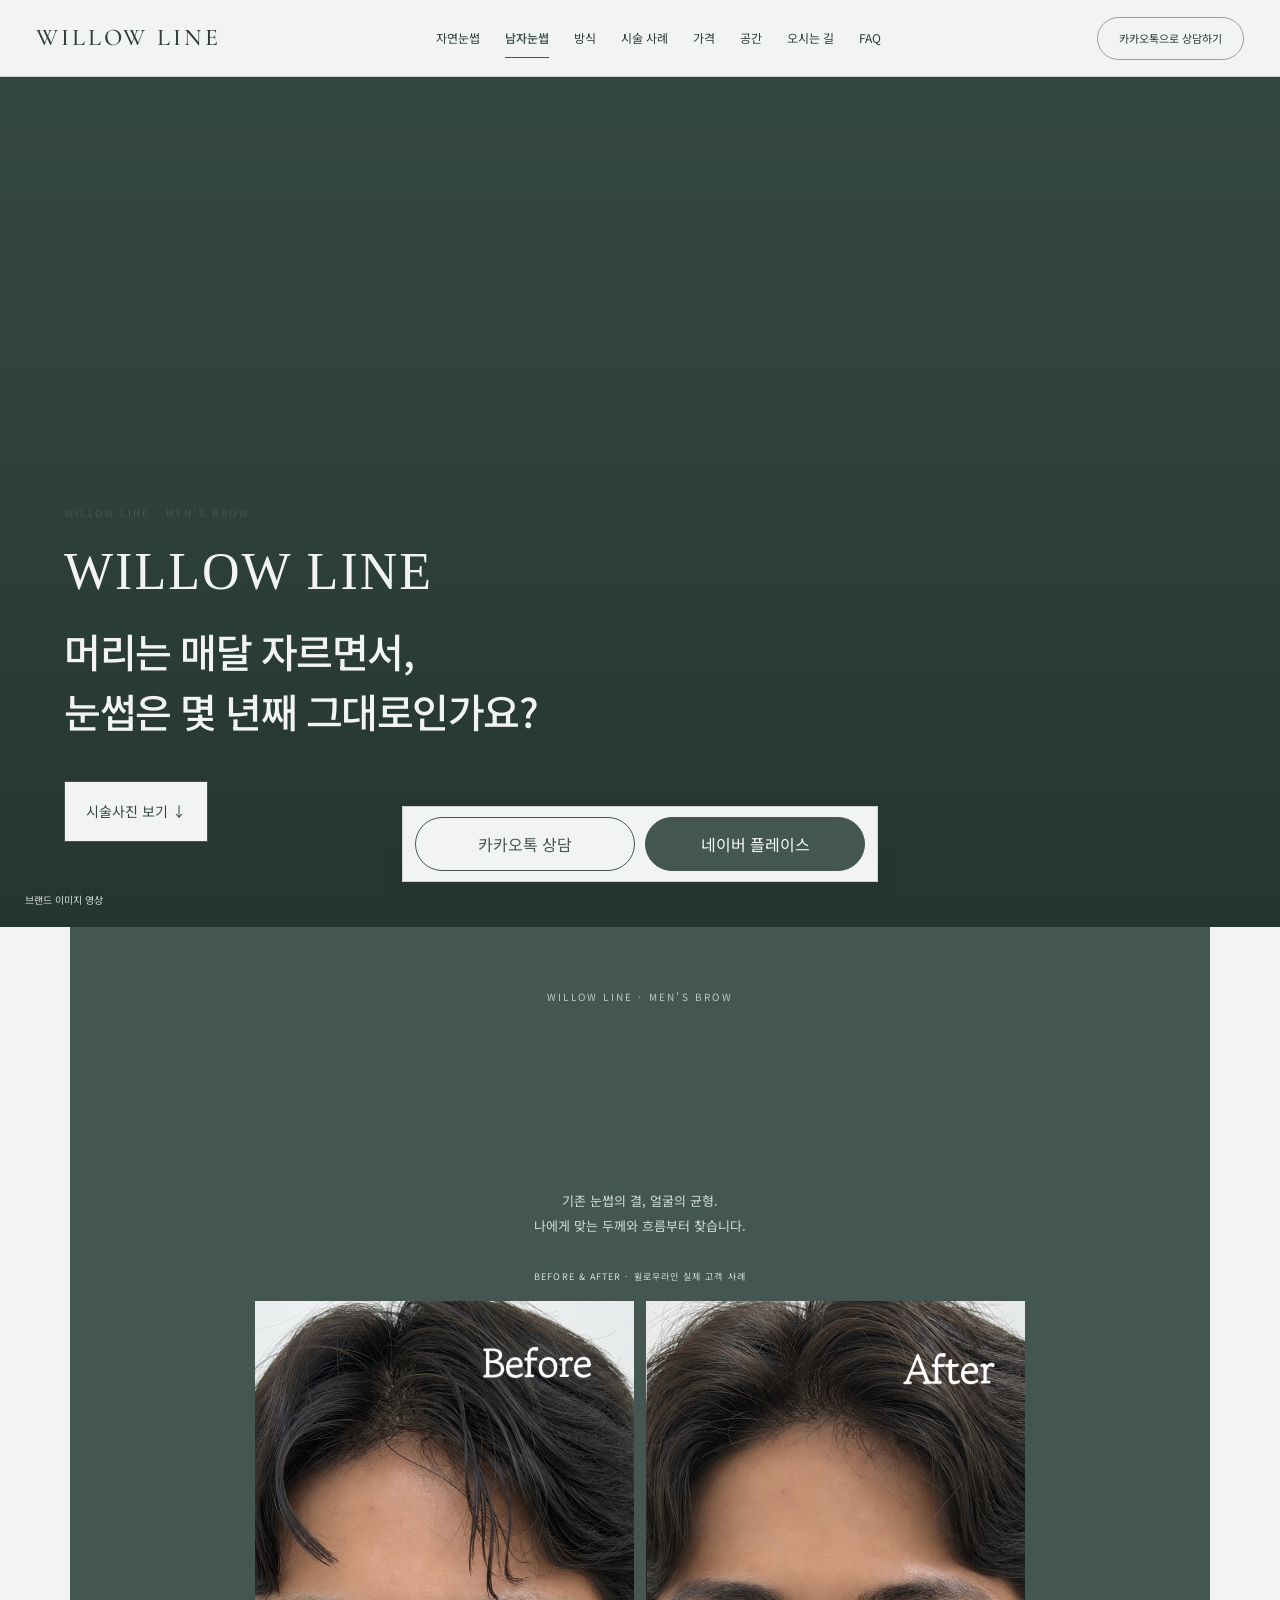
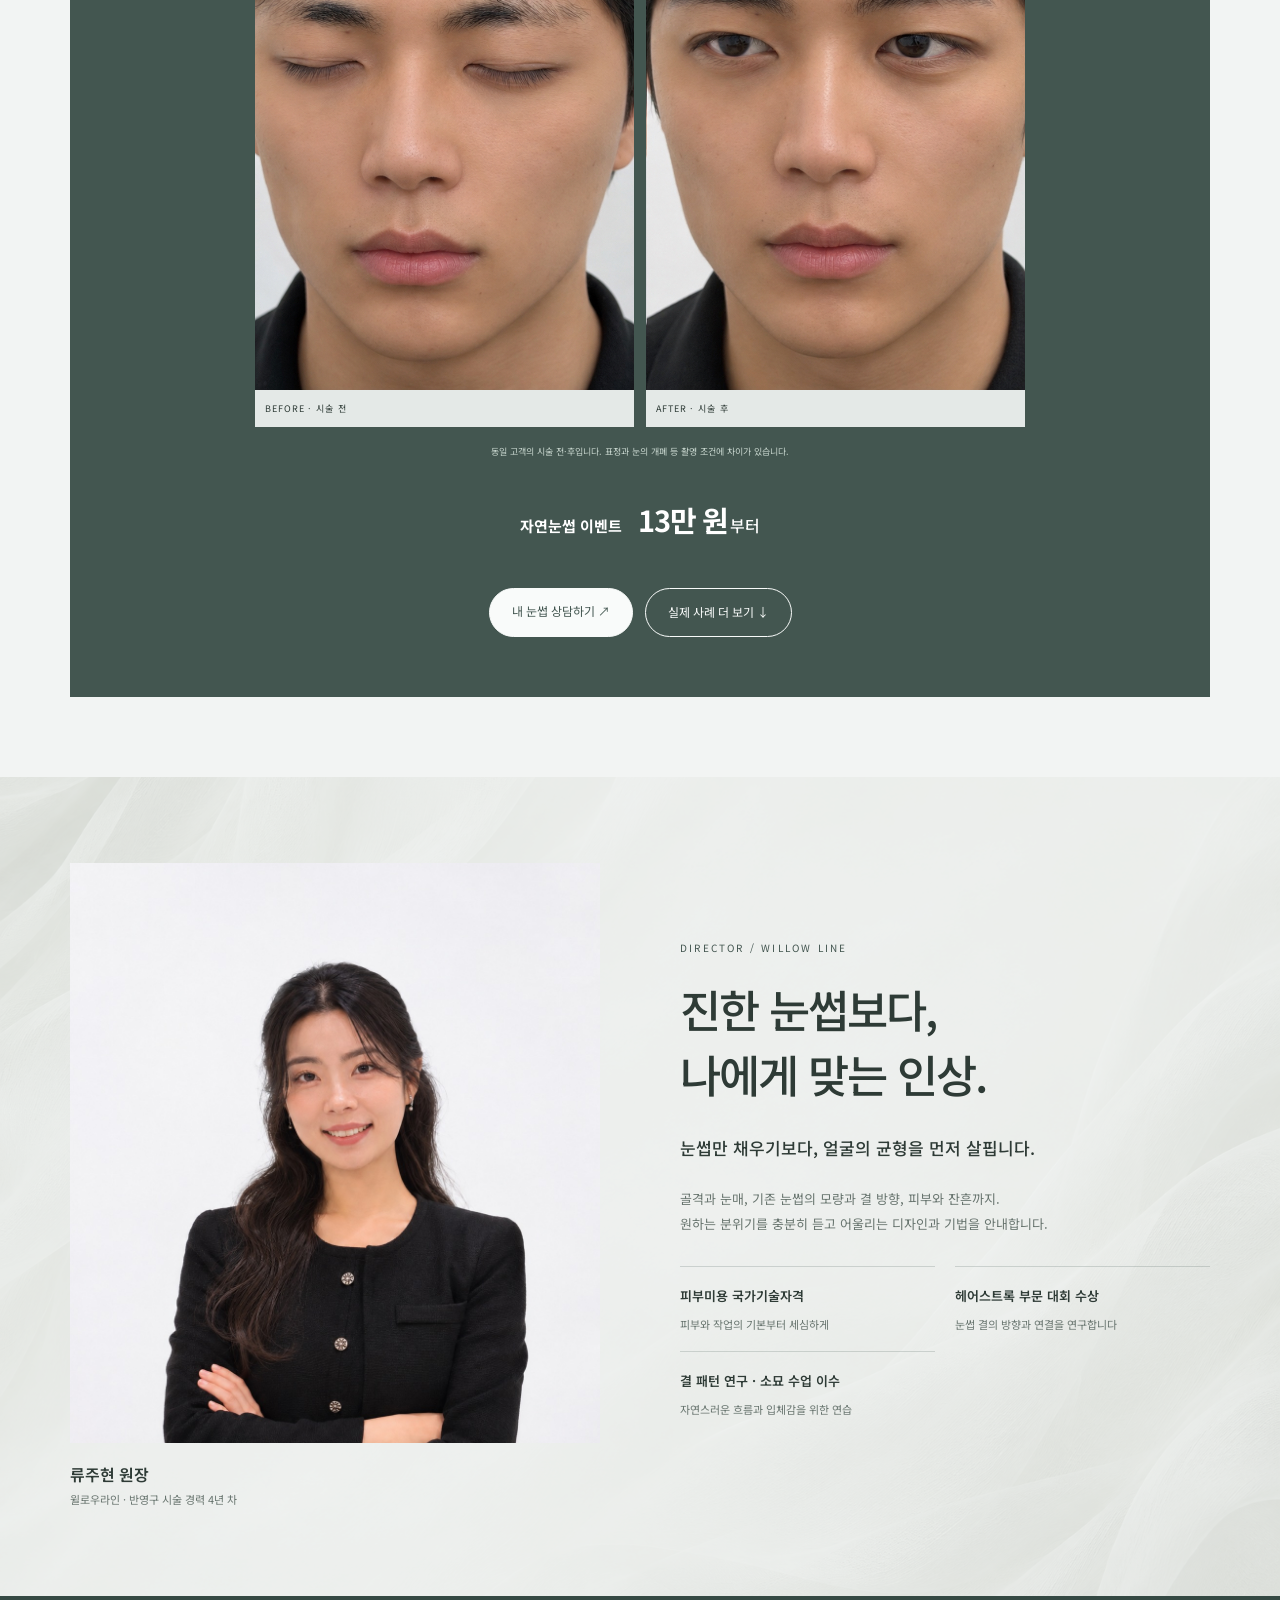
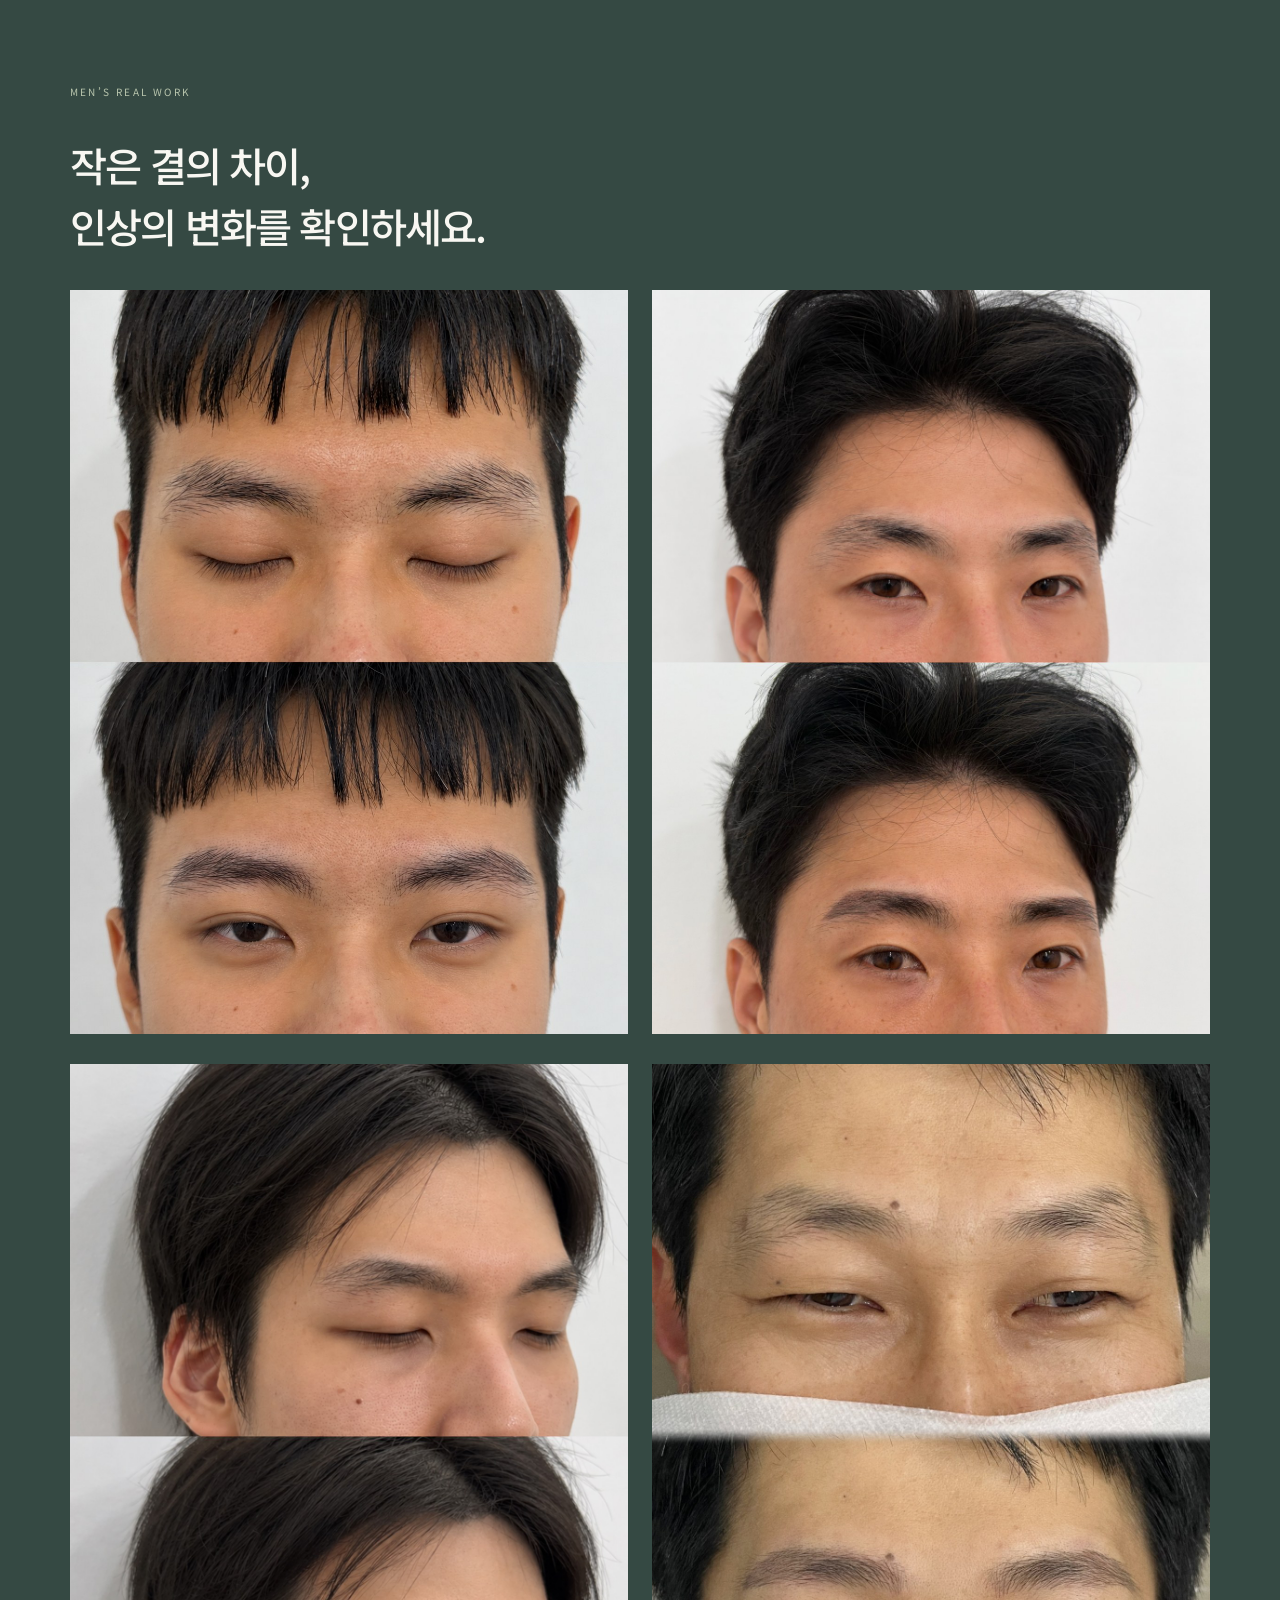
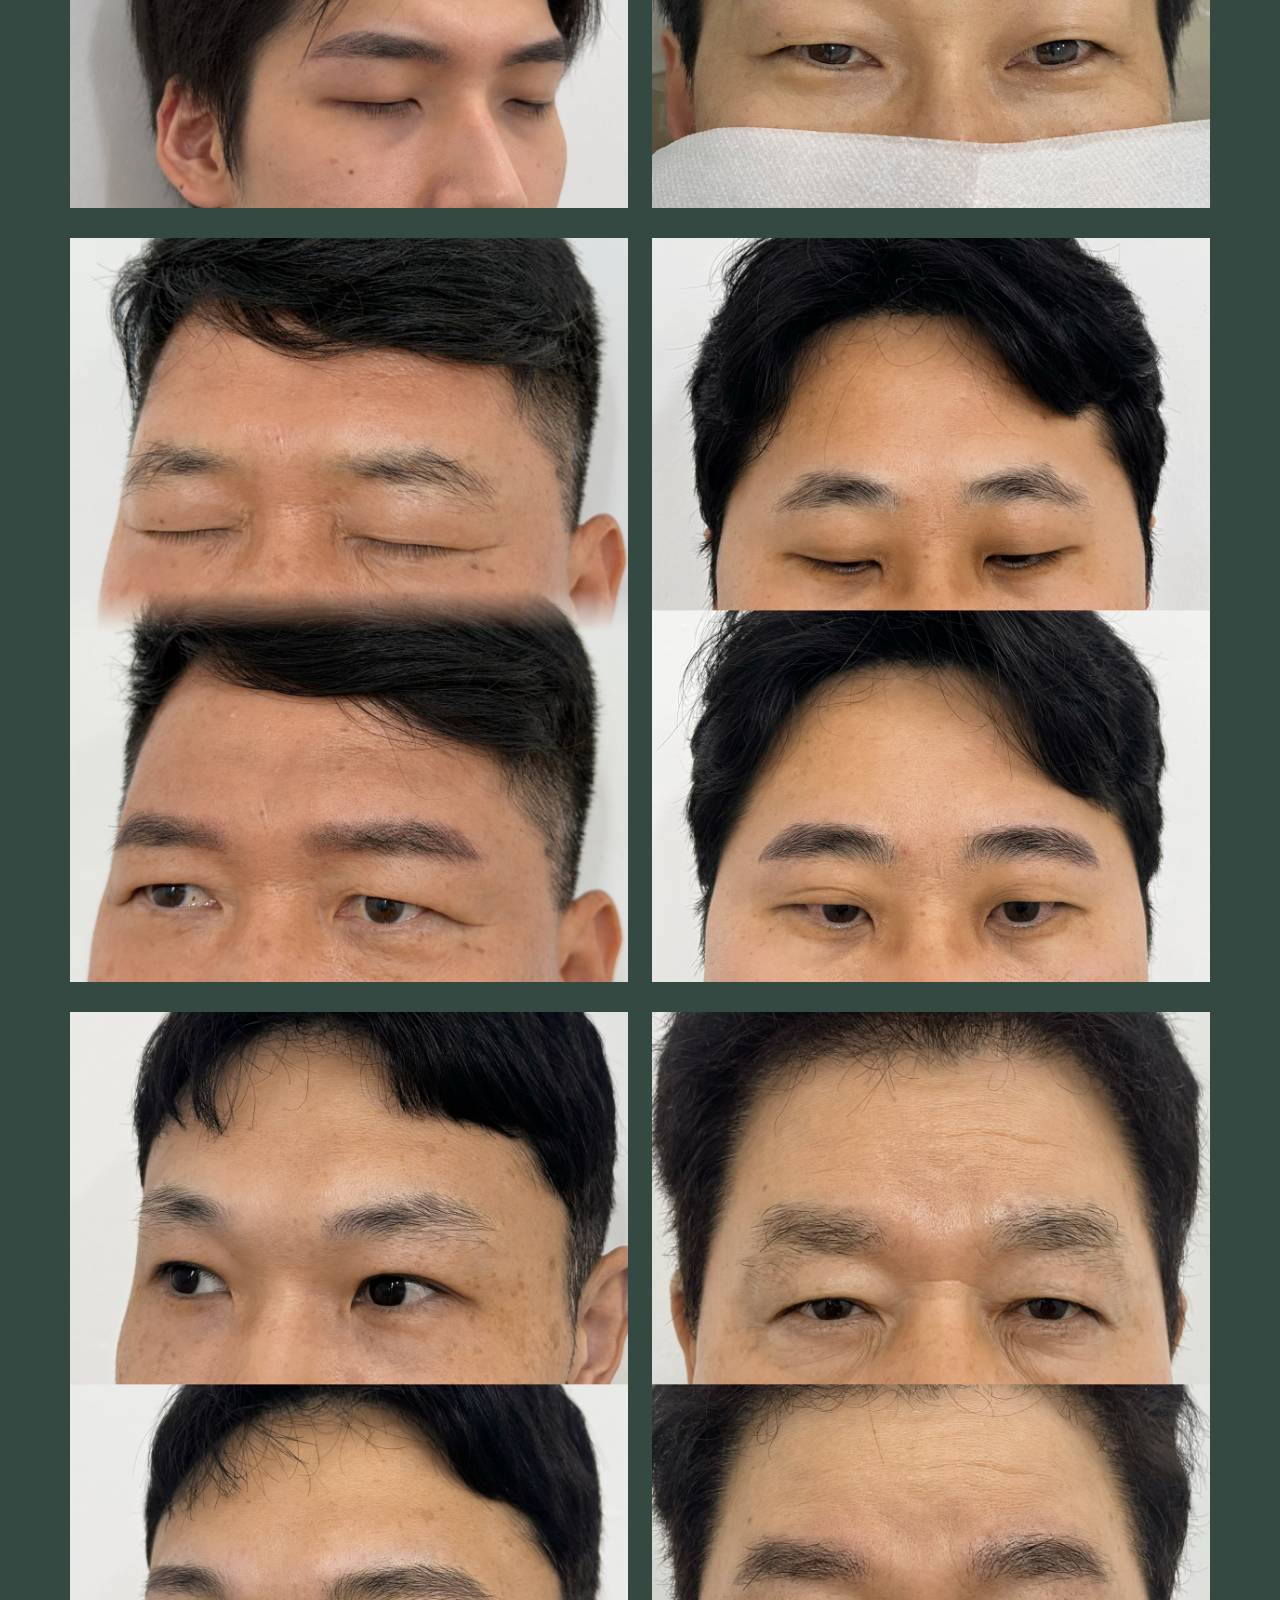
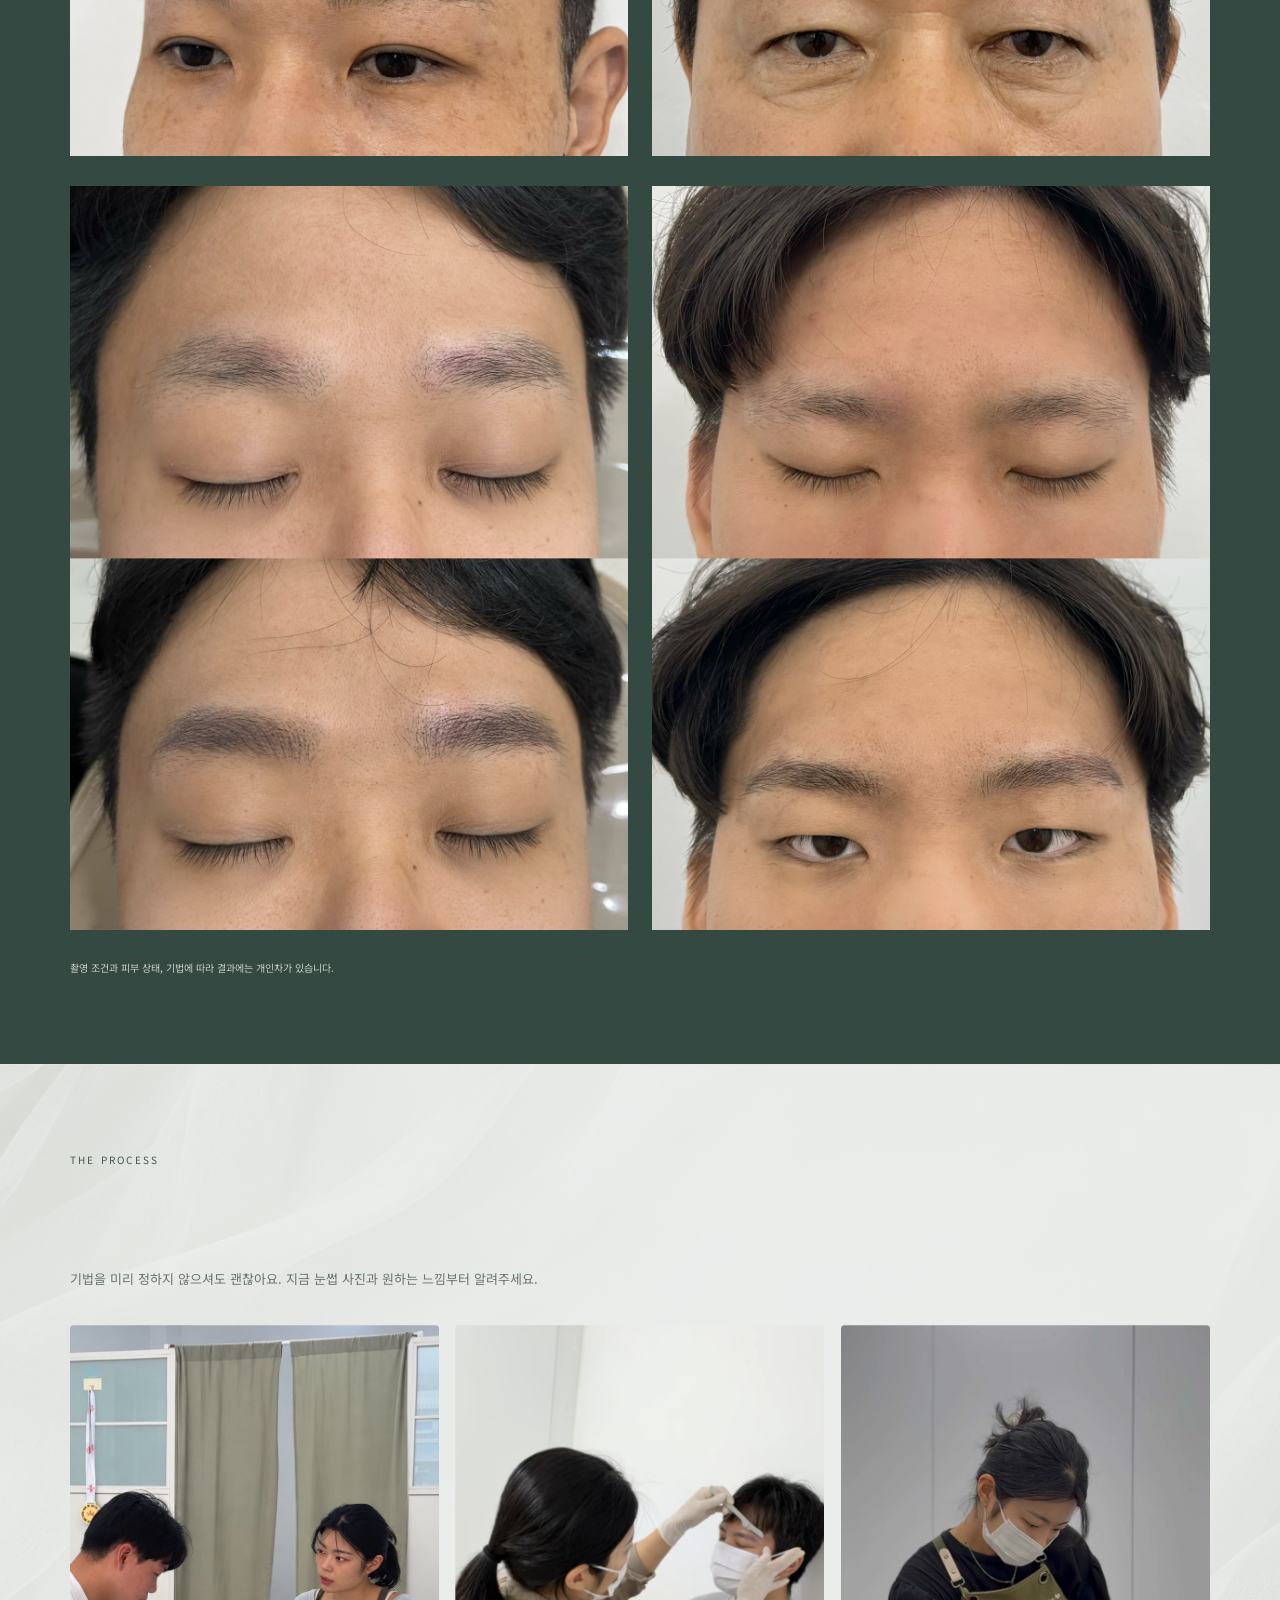
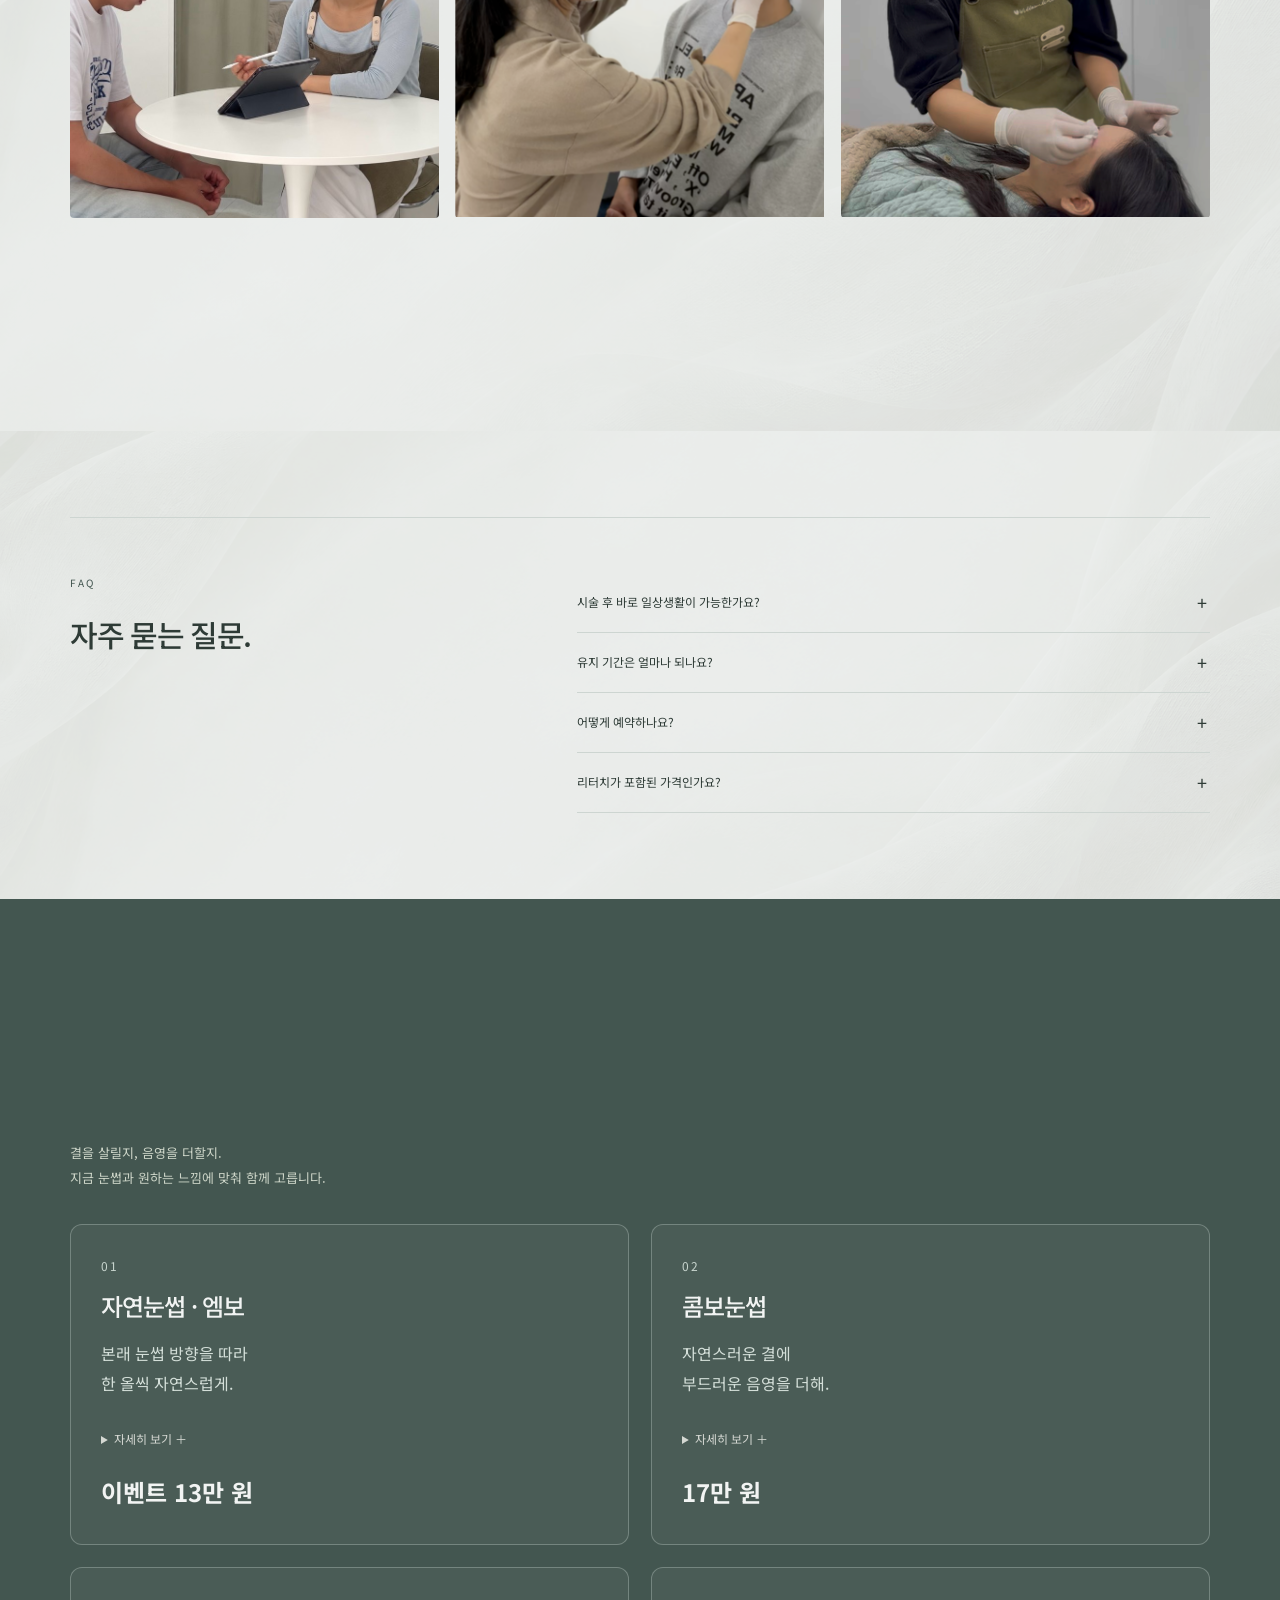
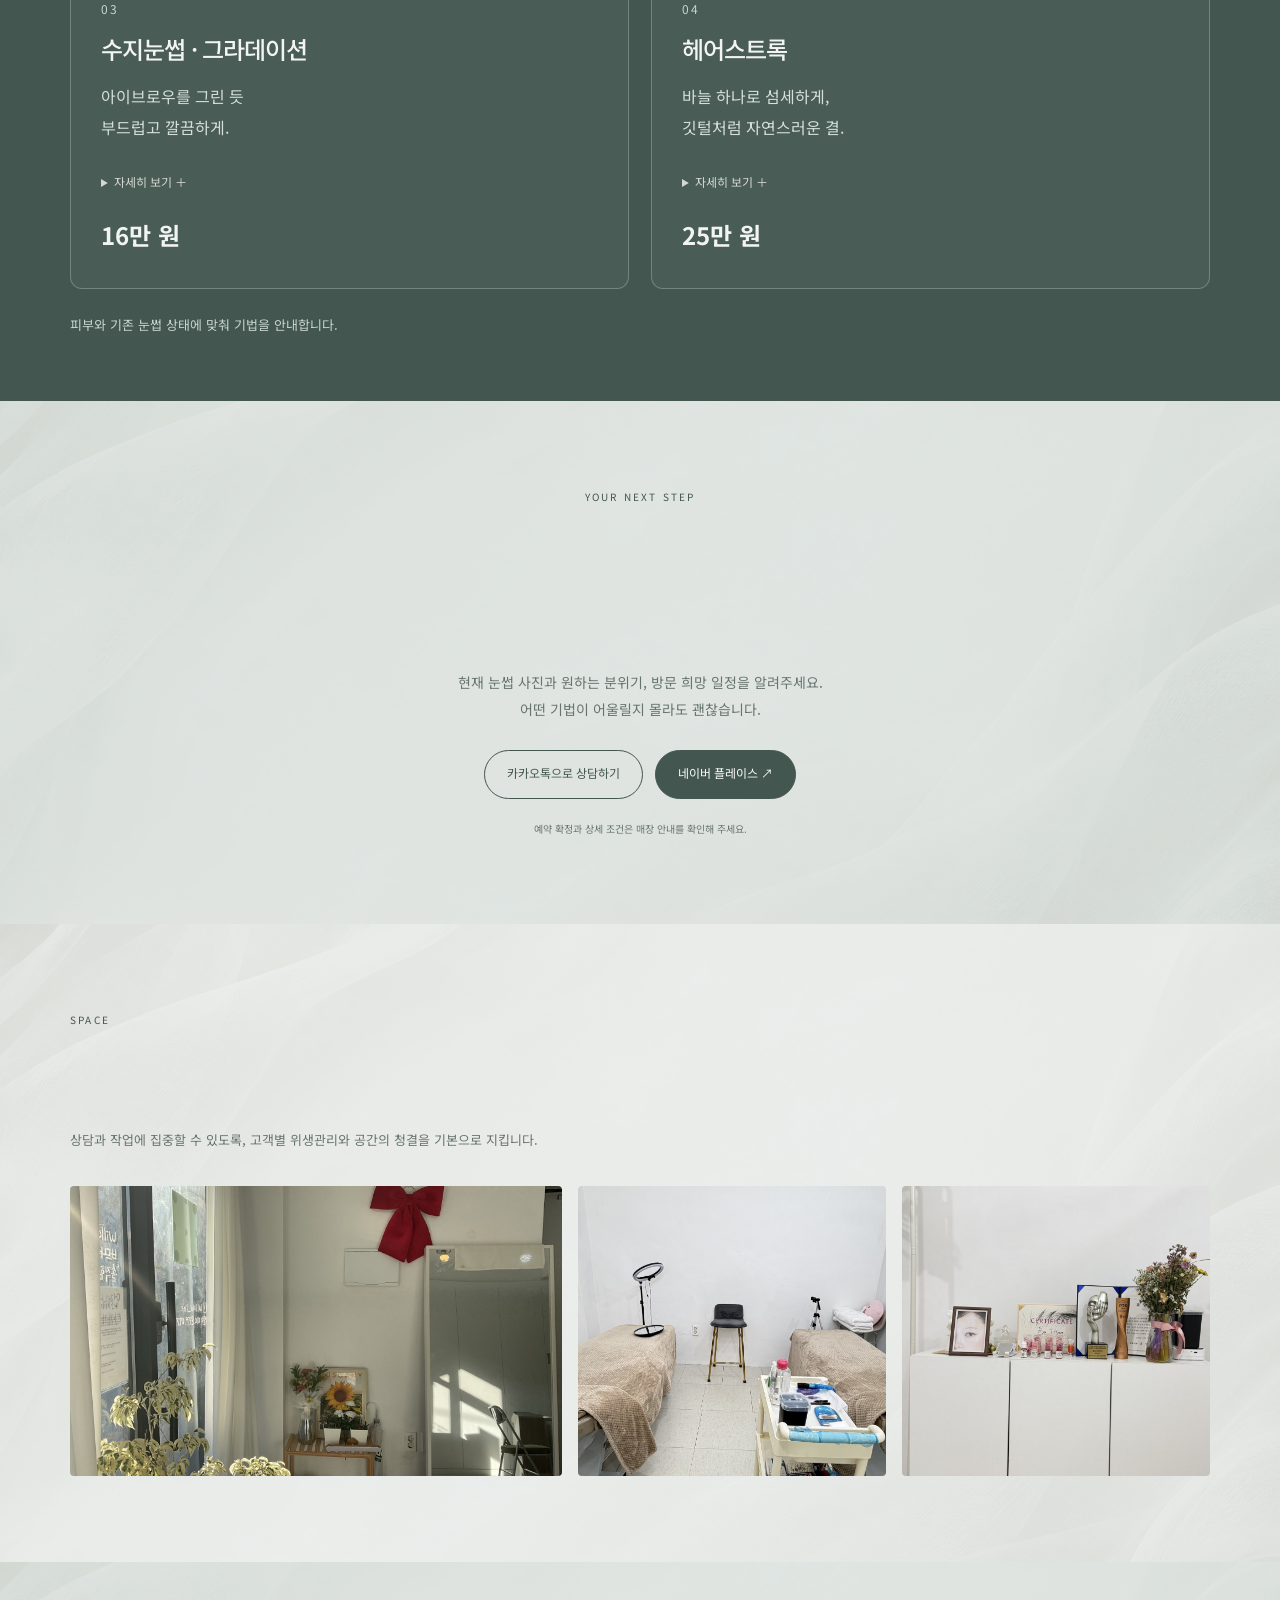
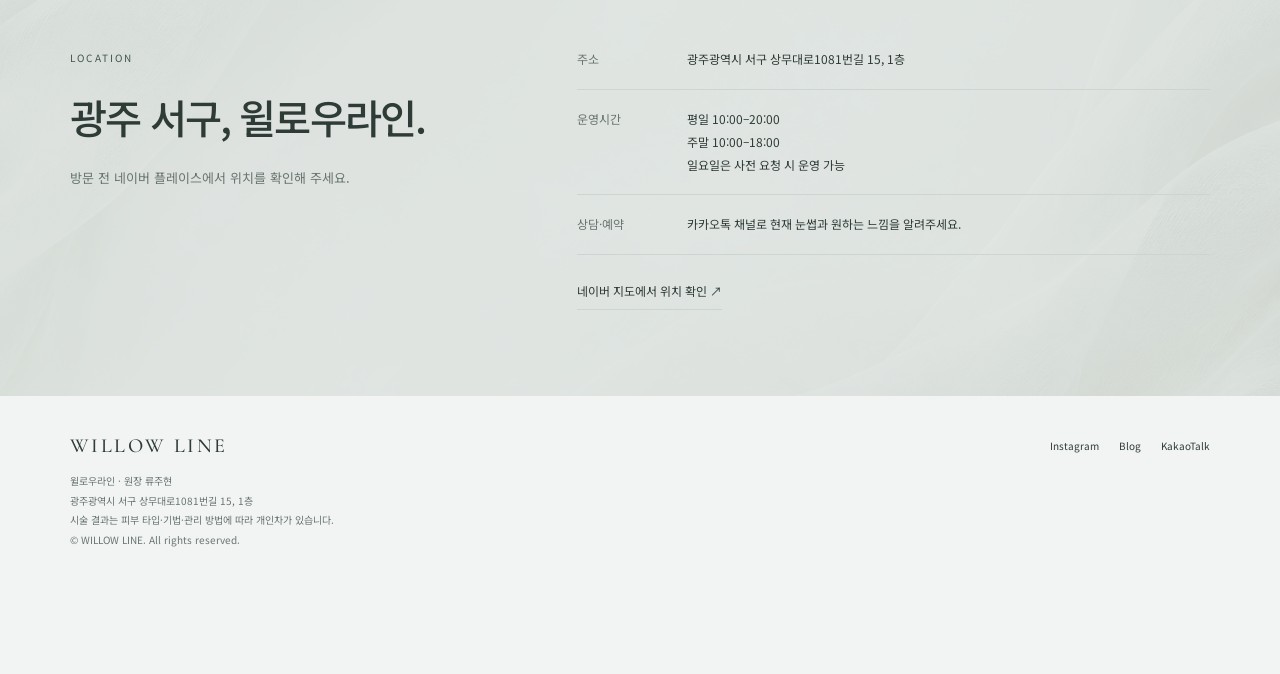
==== men.html @ 6340b177 "Remove four marked descriptions" ====
<!doctype html><html lang="ko"><head><meta charset="utf-8"><meta name="viewport" content="width=device-width,initial-scale=1"><meta name="robots" content="noindex,nofollow"><meta name="theme-color" content="#435650"><title>윌로우라인 | 광주 남자눈썹 · 1:1 맞춤 눈썹 디자인</title><meta name="description" content="광주 서구 윌로우라인 남자눈썹. 실제 시술 사례와 맞춤 상담, 자연눈썹 이벤트 13만 원 안내."><meta property="og:title" content="윌로우라인 · 광주 남자눈썹"><meta property="og:description" content="얼굴과 눈썹의 균형을 살피는 1:1 디자인. 실제 사례와 상담 안내."><meta property="og:type" content="website"><meta property="og:image" content="https://willowline.github.io/director-men.jpg?v=profile67"><meta property="og:url" content="https://willowline.github.io/men.html"><link rel="canonical" href="https://willowline.github.io/men.html"><link rel="icon" href="./favicon.svg"><link rel="preconnect" href="https://fonts.googleapis.com"><link rel="preconnect" href="https://fonts.gstatic.com" crossorigin><link href="https://fonts.googleapis.com/css2?family=Cormorant+Garamond:wght@400;500&family=Noto+Sans+KR:wght@400;500;600;700&display=swap" rel="stylesheet"><link rel="stylesheet" href="./site.css?v=studio-motion49"><script>if('scrollRestoration'in history)history.scrollRestoration='manual';if(performance.getEntriesByType('navigation')[0]?.type==='reload'){if(location.hash)history.replaceState(history.state,'',location.pathname+location.search);addEventListener('pageshow',()=>{scrollTo({top:0,left:0,behavior:'instant'});requestAnimationFrame(()=>scrollTo({top:0,left:0,behavior:'instant'}))})}</script><style>.compare-crop.horizontal{aspect-ratio:658/1195}.compare-crop.horizontal img,.compare-crop.horizontal.after img{top:0;width:200%;height:auto}.compare-crop.horizontal.after img{left:-100%}</style><link rel="stylesheet" href="./studio-layout.css?v=studio-motion49"><style>/* Men gallery55: continuous two-column actual cases, gentle repeat entrances. */
.men.reference-layout #work .gallery-grid{display:grid;grid-template-columns:repeat(2,minmax(0,1fr));gap:30px 24px}
.men.reference-layout #work .case-photo img{width:100%;aspect-ratio:3/4;object-fit:contain}
.men.reference-layout #work .motion-reveal[data-motion]{transform:translateY(18px);clip-path:none;transition:opacity .85s ease var(--motion-delay,0ms),transform 1s cubic-bezier(.2,.65,.3,1) var(--motion-delay,0ms)}
.men.reference-layout #work .motion-reveal.motion-visible,.men.reference-layout #work .motion-reveal:focus-within{transform:none;opacity:1;clip-path:none}
@media(max-width:850px){.men.reference-layout #work .gallery-grid{gap:22px 12px}.men.reference-layout #work .case-meta{padding:10px;font-size:9px}}
@media(prefers-reduced-motion:reduce){.men.reference-layout #work .motion-reveal[data-motion]{transform:none;transition:opacity .8s ease var(--motion-delay,0ms)!important}}
</style><style>/* men61: same price and consultation bounce on desktop and mobile. */
body.men.reference-layout .hero-event strong{display:inline-block;animation:studioPriceBounce 4.6s ease-in-out infinite!important}
body.men.reference-layout #price .offer-price{width:fit-content;transform-origin:left bottom;animation:studioPriceBounce 4.6s .3s ease-in-out infinite!important}
body.men.reference-layout #price .offer-price strong{animation:none!important}
body.men.reference-layout .men-panel .actions a[href*="pf.kakao.com"],body.men.reference-layout #price .actions a[href*="pf.kakao.com"],body.men.reference-layout .reserve .actions a[href*="pf.kakao.com"]{animation:studioLabelBounce 4.8s ease-in-out infinite!important}
body.men.reference-layout .booking .booking-label{animation:studioLabelBounce 5s ease-in-out infinite!important}
body.men.reference-layout .booking .pill:nth-child(2) .booking-label{animation-delay:.4s!important}
</style><style>.men.reference-layout #work .case{border:0;padding:0;background:transparent}.men.reference-layout #work .case-meta{display:none}</style><link rel="stylesheet" href="./light-texture.css?v=light66"><link rel="stylesheet" href="./process-mobile.css?v=process78"><link rel="stylesheet" href="./techniques.css?v=sage85"><link rel="stylesheet" href="./booking-motion.css?v=regular96"><link rel="stylesheet" href="./video-cards.css?v=film-first92"><style>body.men.reference-layout .booking>a.pill,body.men.reference-layout .booking a .booking-label{font-weight:400!important}</style></head><body class="men reference-layout"><a class="skip" href="#main">본문 바로가기</a><header class="top"><div class="wrap top-inner"><a class="brand" href="./index.html" aria-label="윌로우라인 자연눈썹 홈">WILLOW LINE</a><nav class="main-nav" aria-label="주요 메뉴"><div class="category"><a href="./index.html">자연눈썹</a><a href="./men.html" aria-current="page">남자눈썹</a></div><div class="section-nav" id="section-nav"><a href="#method">방식</a><a href="#work">시술 사례</a><a href="#price">가격</a><a href="#space">공간</a><a href="#location">오시는 길</a><a href="#faq">FAQ</a></div></nav><a class="header-cta" href="https://pf.kakao.com/_fxhxkMG" target="_blank" rel="noopener noreferrer">카카오톡으로 상담하기</a><button class="menu-button" type="button" aria-label="페이지 메뉴" aria-controls="section-nav" aria-expanded="false">☰</button></div></header><main id="main"><section class="men-brand91" id="brand-film"><video autoplay muted loop playsinline src="./men-brand.mp4"></video><div class="copy"><span class="eyebrow">WILLOW LINE · MEN’S BROW</span><div class="brand">WILLOW LINE</div><h1>머리는 매달 자르면서,<br>눈썹은 몇 년째 그대로인가요?</h1><a class="pill btn" href="#work">시술사진 보기 ↓</a></div><span class="label">브랜드 이미지 영상</span></section><section class="men-hero" id="top"><div class="wrap"><div class="men-panel"><span class="eyebrow">WILLOW LINE · MEN’S BROW</span><h1>눈썹은 자연스럽게,<br><em>인상은 더 또렷하게.</em></h1><p>기존 눈썹의 결, 얼굴의 균형.<br>나에게 맞는 두께와 흐름부터 찾습니다.</p><div class="compare-label">BEFORE & AFTER · 윌로우라인 실제 고객 사례</div><div class="compare-pair"><figure class="compare-tile"><div class="compare-crop horizontal"><img src="./men-hero-nov06.jpg" alt="남성 눈썹 시술 전" fetchpriority="high"></div><figcaption>BEFORE · 시술 전</figcaption></figure><figure class="compare-tile"><div class="compare-crop horizontal after"><img src="./men-hero-nov06.jpg" alt="남성 눈썹 시술 후"></div><figcaption>AFTER · 시술 후</figcaption></figure></div><p class="note">동일 고객의 시술 전·후입니다. 표정과 눈의 개폐 등 촬영 조건에 차이가 있습니다.</p><div class="hero-event men-event"><span>자연눈썹 이벤트</span><strong>13만 원<small class="price-from">부터</small></strong></div><div class="actions" style="justify-content:center"><a class="pill solid" href="https://pf.kakao.com/_fxhxkMG" target="_blank" rel="noopener noreferrer">내 눈썹 상담하기 ↗</a><a class="pill" href="#work">실제 사례 더 보기 ↓</a></div></div></div></section><section class="section director-section" id="director"><div class="wrap director-grid"><figure class="director-photo"><img src="./director-men.jpg" loading="lazy" alt="윌로우라인 류주현 원장 프로필 사진"><figcaption><strong>류주현 원장</strong><span>윌로우라인 · 반영구 시술 경력 4년 차</span></figcaption></figure><div class="director-content"><span class="eyebrow">DIRECTOR / WILLOW LINE</span><h2 class="statement">진한 눈썹보다,<br>나에게 맞는 인상.</h2><p class="director-lead">눈썹만 채우기보다, 얼굴의 균형을 먼저 살핍니다.</p><p>골격과 눈매, 기존 눈썹의 모량과 결 방향, 피부와 잔흔까지.<br>원하는 분위기를 충분히 듣고 어울리는 디자인과 기법을 안내합니다.</p><dl class="director-facts"><div><dt>피부미용 국가기술자격</dt><dd>피부와 작업의 기본부터 세심하게</dd></div><div><dt>헤어스트록 부문 대회 수상</dt><dd>눈썹 결의 방향과 연결을 연구합니다</dd></div><div><dt>결 패턴 연구 · 소묘 수업 이수</dt><dd>자연스러운 흐름과 입체감을 위한 연습</dd></div></dl></div></div></section><section class="section gallery-section men-gallery" id="work"><div class="wrap"><div class="head"><span class="eyebrow">MEN’S REAL WORK</span><h2 class="title">작은 결의 차이,<br>인상의 변화를 확인하세요.</h2></div><div class="gallery-grid"><button class="case" data-photo="./gallery-men-01.jpg" data-category="men" data-caption="남자눈썹 실제 시술 사례 01 · 촬영 조건과 시술 결과에는 개인차가 있습니다." aria-label="남자눈썹 실제 시술 사례 01 크게 보기"><div class="case-photo"><img src="./gallery-men-01.jpg" loading="lazy" alt="남자눈썹 실제 시술 사례 01"></div></button><button class="case" data-photo="./gallery-men-02.jpg" data-category="men" data-caption="남자눈썹 실제 시술 사례 02 · 촬영 조건과 시술 결과에는 개인차가 있습니다." aria-label="남자눈썹 실제 시술 사례 02 크게 보기"><div class="case-photo"><img src="./gallery-men-02.jpg" loading="lazy" alt="남자눈썹 실제 시술 사례 02"></div></button><button class="case" data-photo="./gallery-men-03.jpg" data-category="men" data-caption="남자눈썹 실제 시술 사례 03 · 촬영 조건과 시술 결과에는 개인차가 있습니다." aria-label="남자눈썹 실제 시술 사례 03 크게 보기"><div class="case-photo"><img src="./gallery-men-03.jpg" loading="lazy" alt="남자눈썹 실제 시술 사례 03"></div></button><button class="case" data-photo="./gallery-men-04.jpg" data-category="men" data-caption="남자눈썹 실제 시술 사례 04 · 촬영 조건과 시술 결과에는 개인차가 있습니다." aria-label="남자눈썹 실제 시술 사례 04 크게 보기"><div class="case-photo"><img src="./gallery-men-04.jpg" loading="lazy" alt="남자눈썹 실제 시술 사례 04"></div></button><button class="case" data-photo="./gallery-men-05.jpg" data-category="men" data-caption="남자눈썹 실제 시술 사례 05 · 촬영 조건과 시술 결과에는 개인차가 있습니다." aria-label="남자눈썹 실제 시술 사례 05 크게 보기"><div class="case-photo"><img src="./gallery-men-05.jpg" loading="lazy" alt="남자눈썹 실제 시술 사례 05"></div></button><button class="case" data-photo="./gallery-men-06.jpg" data-category="men" data-caption="남자눈썹 실제 시술 사례 06 · 촬영 조건과 시술 결과에는 개인차가 있습니다." aria-label="남자눈썹 실제 시술 사례 06 크게 보기"><div class="case-photo"><img src="./gallery-men-06.jpg" loading="lazy" alt="남자눈썹 실제 시술 사례 06"></div></button><button class="case" data-photo="./gallery-men-07.jpg" data-category="men" data-caption="남자눈썹 실제 시술 사례 07 · 촬영 조건과 시술 결과에는 개인차가 있습니다." aria-label="남자눈썹 실제 시술 사례 07 크게 보기"><div class="case-photo"><img src="./gallery-men-07.jpg" loading="lazy" alt="남자눈썹 실제 시술 사례 07"></div></button><button class="case" data-photo="./gallery-men-08.jpg" data-category="men" data-caption="남자눈썹 실제 시술 사례 08 · 촬영 조건과 시술 결과에는 개인차가 있습니다." aria-label="남자눈썹 실제 시술 사례 08 크게 보기"><div class="case-photo"><img src="./gallery-men-08.jpg" loading="lazy" alt="남자눈썹 실제 시술 사례 08"></div></button><button class="case" data-photo="./gallery-men-09.jpg" data-category="men" data-caption="남자눈썹 실제 시술 사례 09 · 촬영 조건과 시술 결과에는 개인차가 있습니다." aria-label="남자눈썹 실제 시술 사례 09 크게 보기"><div class="case-photo"><img src="./gallery-men-09.jpg" loading="lazy" alt="남자눈썹 실제 시술 사례 09"></div></button><button class="case" data-photo="./gallery-men-10.jpg" data-category="men" data-caption="남자눈썹 실제 시술 사례 10 · 촬영 조건과 시술 결과에는 개인차가 있습니다." aria-label="남자눈썹 실제 시술 사례 10 크게 보기"><div class="case-photo"><img src="./gallery-men-10.jpg" loading="lazy" alt="남자눈썹 실제 시술 사례 10"></div></button></div><p class="note">촬영 조건과 피부 상태, 기법에 따라 결과에는 개인차가 있습니다.</p></div></section><section class="section process" id="method"><div class="wrap"><div class="head"><span class="eyebrow">THE PROCESS</span><h2 class="title">상담부터 관리 안내까지.</h2><p class="desc">기법을 미리 정하지 않으셔도 괜찮아요. 지금 눈썹 사진과 원하는 느낌부터 알려주세요.</p></div><div class="process-photos"><figure><img src="./process-talk.jpg" loading="lazy" alt="윌로우라인 실제 01 · 상담 모습"><figcaption><span>01 · 상담</span><p class="process-caption-desc">기존 경험과 원하는 느낌, 걱정되는 부분을 나눕니다.</p></figcaption></figure><figure><video class="process-video" autoplay muted loop playsinline disablepictureinpicture disableremoteplayback preload="metadata" poster="./process-design-poster.png" aria-label="얼굴과 눈썹 디자인 확인 영상"><source src="./process-design.mp4" type="video/mp4"></video><figcaption><span>02 · 디자인 확인</span><p class="process-caption-desc">모량과 결 방향, 골격과 피부·잔흔을 살핍니다.</p></figcaption></figure><figure><video class="process-video" autoplay muted loop playsinline disablepictureinpicture disableremoteplayback preload="metadata" poster="./process-treatment-poster.png" aria-label="섬세한 시술 과정 영상"><source src="./process-treatment.mp4" type="video/mp4"></video><figcaption><span>03 · 디자인 및 섬세한 작업</span><p class="process-caption-desc">어울리는 디자인과 기법을 설명하고 피부 반응을 살피며 진행합니다.</p></figcaption></figure></div></div></section><section class="section faq" id="faq"><div class="wrap faq-grid"><div><div class="head"><span class="eyebrow">FAQ</span><h2 class="title">자주 묻는 질문.</h2></div></div><div><details><summary>시술 후 바로 일상생활이 가능한가요?</summary><p>일상생활이 가능한 경우가 많지만 초기 진한 색감·붉어짐·각질이 있을 수 있습니다. 중요한 일정이 있다면 가능하면 3~4주 여유를 두고 미리 상담해 주세요.</p></details><details><summary>유지 기간은 얼마나 되나요?</summary><p>일반적으로 약 1~2년이나 피부 타입과 생활 습관, 기법에 따라 개인차가 있습니다.</p></details><details><summary>어떻게 예약하나요?</summary><p>카카오톡 채널로 희망 일정과 원하는 느낌을 알려주세요. 기존 반영구 경험이나 잔흔이 있다면 현재 눈썹 사진도 보내주시면 도움이 됩니다.</p></details><details><summary>리터치가 포함된 가격인가요?</summary><p>2차 작업의 포함 여부·일정·비용과 세부 예약 조건은 상담에서 확인해 주세요. 현재 눈썹 상태에 맞는 작업 방향과 함께 안내드립니다.</p></details></div></div></section><section class="section techniques84" id="price"><div class="wrap"><div class="head"><span class="eyebrow">BROW TECHNIQUES</span><h2 class="title">내 눈썹에는<br>어떤 기법이 어울릴까요?</h2><p class="desc">결을 살릴지, 음영을 더할지.<br>지금 눈썹과 원하는 느낌에 맞춰 함께 고릅니다.</p></div><div class="technique-grid84"><article class="technique-card84"><span class="technique-num84">01</span><h3>자연눈썹 · 엠보</h3><p class="technique-short91">본래 눈썹 방향을 따라<br>한 올씩 자연스럽게.</p><details class="technique-more91"><summary>자세히 보기 ＋</summary><p>본래 눈썹의 방향을 따라 한 올씩 결을 표현합니다. 빈 부분을 채우면서 자연스러운 눈썹 모양을 잡아줍니다.</p></details><strong>이벤트 13만 원</strong></article><article class="technique-card84"><span class="technique-num84">02</span><h3>콤보눈썹</h3><p class="technique-short91">자연스러운 결에<br>부드러운 음영을 더해.</p><details class="technique-more91"><summary>자세히 보기 ＋</summary><p>자연스러운 결 표현에 부드러운 음영을 더합니다. 눈썹 뒤쪽이 비어 있거나, 결과 또렷함을 함께 원하는 분께 추천드립니다.</p></details><strong>17만 원</strong></article><article class="technique-card84"><span class="technique-num84">03</span><h3>수지눈썹 · 그라데이션</h3><p class="technique-short91">아이브로우를 그린 듯<br>부드럽고 깔끔하게.</p><details class="technique-more91"><summary>자세히 보기 ＋</summary><p>작은 점을 쌓아 눈썹 전체에 부드러운 음영을 채웁니다. 아이브로우로 정돈한 듯 깔끔한 느낌으로 눈썹을 완성시켜드립니다.</p></details><strong>16만 원</strong></article><article class="technique-card84"><span class="technique-num84">04</span><h3>헤어스트록</h3><p class="technique-short91">바늘 하나로 섬세하게,<br>깃털처럼 자연스러운 결.</p><details class="technique-more91"><summary>자세히 보기 ＋</summary><p>바늘 하나로 결의 굵기와 방향, 간격을 세밀하게 표현합니다. 본연의 눈썹과 같은 털표현으로 가장 자연스럽고 깃털처럼 표현 가능하며, 통증이 매우 적습니다.<br>가장 자연스럽고 잔흔이 심해도 커버 가능합니다.</p></details><strong>25만 원</strong></article></div><p class="technique-note84">피부와 기존 눈썹 상태에 맞춰 기법을 안내합니다.</p></div></section><section class="section reserve" id="reserve"><div class="wrap"><span class="eyebrow">YOUR NEXT STEP</span><h2 class="title">내 눈썹의 고민,<br>상담부터 시작해 보세요.</h2><p class="desc">현재 눈썹 사진과 원하는 분위기, 방문 희망 일정을 알려주세요.<br>어떤 기법이 어울릴지 몰라도 괜찮습니다.</p><div class="actions"><a class="pill" href="https://pf.kakao.com/_fxhxkMG" target="_blank" rel="noopener noreferrer">카카오톡으로 상담하기</a><a class="pill solid" href="https://map.naver.com/p/entry/place/2011356206?placePath=%2Fhome" target="_blank" rel="noopener noreferrer">네이버 플레이스 ↗</a></div><small>예약 확정과 상세 조건은 매장 안내를 확인해 주세요.</small></div></section><section class="section space" id="space"><div class="wrap"><div class="head"><span class="eyebrow">SPACE</span><h2 class="title">윌로우라인의 공간.</h2><p class="desc">상담과 작업에 집중할 수 있도록, 고객별 위생관리와 공간의 청결을 기본으로 지킵니다.</p></div><div class="space-grid"><img src="./studio.jpg" loading="lazy" alt="윌로우라인 매장 전경"><img src="./space-treatment.jpg" loading="lazy" alt="윌로우라인 시술 공간"><img src="./space-detail.jpg" loading="lazy" alt="윌로우라인 매장 내부"></div></div></section><section class="section location" id="location"><div class="wrap location-grid"><div><div class="head"><span class="eyebrow">LOCATION</span><h2 class="title">광주 서구, 윌로우라인.</h2><p class="desc">방문 전 네이버 플레이스에서 위치를 확인해 주세요.</p></div></div><div><dl><div><dt>주소</dt><dd>광주광역시 서구 상무대로1081번길 15, 1층</dd></div><div><dt>운영시간</dt><dd>평일 10:00–20:00<br>주말 10:00–18:00<br>일요일은 사전 요청 시 운영 가능</dd></div><div><dt>상담·예약</dt><dd>카카오톡 채널로 현재 눈썹과 원하는 느낌을 알려주세요.</dd></div></dl><a class="text-link" href="https://map.naver.com/p/entry/place/2011356206?placePath=%2Fhome" target="_blank" rel="noopener noreferrer">네이버 지도에서 위치 확인 ↗</a></div></div></section></main><footer class="footer"><div class="wrap"><div><div class="brand">WILLOW LINE</div><p>윌로우라인 · 원장 류주현<br>광주광역시 서구 상무대로1081번길 15, 1층<br>시술 결과는 피부 타입·기법·관리 방법에 따라 개인차가 있습니다.<br>© WILLOW LINE. All rights reserved.</p></div><div class="social"><a class="" href="https://www.instagram.com/willow__line" target="_blank" rel="noopener noreferrer">Instagram</a><a class="" href="https://blog.naver.com/rjh9609" target="_blank" rel="noopener noreferrer">Blog</a><a class="" href="https://pf.kakao.com/_fxhxkMG" target="_blank" rel="noopener noreferrer">KakaoTalk</a></div></div></footer><div class="booking" aria-label="빠른 상담과 위치 확인"><a class="pill" href="https://pf.kakao.com/_fxhxkMG" target="_blank" rel="noopener noreferrer">카카오톡 상담</a><a class="pill solid" href="https://map.naver.com/p/entry/place/2011356206?placePath=%2Fhome" target="_blank" rel="noopener noreferrer">네이버 플레이스</a></div><dialog aria-label="윌로우라인 실제 시술 사례"><button type="button" aria-label="사진 닫기">×</button><img src="./result-01.jpg" alt=""><p></p></dialog><script src="./site.js?v=studio-motion49" defer></script></body></html>
---- site.css ----
:root{--bg:#f5f2e9;--surface:#ece9df;--ink:#30372d;--muted:#6c6d61;--green:#4d5b46;--line:#d5d5c9;--soft:#dce1d3;--white:#fdfcf8}*{box-sizing:border-box}html{scroll-behavior:smooth;scroll-padding-top:100px}body{margin:0;background:var(--bg);color:var(--ink);font:14px/1.9 'Noto Sans KR',sans-serif;word-break:keep-all}body.men{--bg:#f2f4f3;--surface:#e4e9e7;--ink:#2e3b36;--muted:#68756f;--green:#435650;--line:#cdd5d1;--soft:#d6e1db;--white:#f9fbfa}h1,h2,h3,p,figure{margin:0}h1,h2,h3{font-weight:500;letter-spacing:-.045em;line-height:1.55}p{color:var(--muted)}a{color:inherit;text-decoration:none}img,video{display:block;max-width:100%;height:auto}button{font:inherit;color:inherit;cursor:pointer}button,a,summary{-webkit-tap-highlight-color:transparent}button:focus-visible,a:focus-visible,summary:focus-visible{outline:2px solid var(--green);outline-offset:5px}.wrap{width:min(1140px,calc(100% - 96px));margin:auto}.section{padding:95px 0}.eyebrow{display:block;font-size:10px;letter-spacing:.16em;color:var(--green);margin-bottom:20px}.title{font-size:34px;line-height:1.6}.desc{font-size:13px;line-height:2;max-width:600px;margin-top:17px}.head{margin-bottom:35px}.head.inline{display:flex;justify-content:space-between;align-items:end;gap:35px}.head.inline .desc{max-width:390px;margin:0}.top{position:sticky;top:0;background:var(--bg);z-index:30;border-bottom:1px solid var(--line)}.top-inner{display:flex;align-items:center;justify-content:space-between;gap:28px;min-height:76px}.brand{font:500 22px/1 'Cormorant Garamond',Georgia,serif;letter-spacing:.12em;white-space:nowrap}.main-nav{display:flex;align-items:center;gap:20px;font-size:11px}.category{display:flex;gap:21px;margin-right:8px}.category a{position:relative;padding:24px 0;font-size:12px;white-space:nowrap}.category a[aria-current=page]{font-weight:600;color:var(--green)}.category a[aria-current=page]:after{content:'';position:absolute;bottom:15px;left:0;right:0;height:1px;background:var(--green)}.section-nav{display:flex;gap:17px;white-space:nowrap}.header-cta{font-size:10px;border:1px solid #98a38f;border-radius:30px;padding:9px 17px;white-space:nowrap}.menu-button{display:none;border:0;background:none;width:32px;height:36px;font-size:21px}.pill{display:inline-flex;justify-content:center;align-items:center;gap:15px;min-height:49px;padding:11px 22px;border-radius:40px;font-size:12px;border:1px solid var(--green);background:transparent;color:var(--green);transition:background .2s,color .2s}.pill.solid{background:var(--green);color:var(--white)}.pill:hover{background:var(--soft)}.pill.solid:hover{background:var(--ink)}.actions{display:flex;gap:12px;flex-wrap:wrap;margin-top:27px}.text-link{display:inline-block;font-size:12px;padding-bottom:6px;border-bottom:1px solid var(--line)}.hero{padding:72px 0 85px}.hero-grid{display:grid;grid-template-columns:.85fr 1.15fr;gap:70px;align-items:center}.hero h1{font-size:43px;line-height:1.65;letter-spacing:-.06em}.hero .eyebrow{margin-bottom:27px}.hero p{font-size:14px;line-height:2.15;margin-top:30px}.hero .crosslink{margin-top:24px}.hero .info{font-size:11px;line-height:2;margin-top:24px}.hero-media{position:relative}.hero-media img{width:100%;aspect-ratio:4/3;object-fit:cover;object-position:50% 38%}.hero-media .caption{position:absolute;bottom:18px;left:20px;color:white;text-shadow:0 1px 8px #263125c7;font-size:9px;letter-spacing:.1em}.gallery-section{background:var(--ink);color:var(--white)}.gallery-section .eyebrow{color:#b8c5ad}.gallery-section .desc,.gallery-section .note{color:#c0c9b9}.filters{display:flex;gap:8px;flex-wrap:wrap;margin:0 0 25px}.filter{border:1px solid #9da692;background:none;color:var(--white);border-radius:25px;font-size:10px;padding:7px 17px;min-height:35px}.filter[aria-pressed=true]{background:var(--white);color:var(--green);border-color:var(--white)}.gallery-grid{display:grid;grid-template-columns:repeat(3,minmax(0,1fr));gap:20px}.case{padding:0;background:transparent;border:0;color:inherit;text-align:left}.case[hidden]{display:none}.case-photo{background:var(--surface);position:relative;overflow:hidden}.case img{width:100%;aspect-ratio:3/4;object-fit:contain;transition:transform .4s}.case:hover img{transform:scale(1.025)}.case-meta{display:flex;justify-content:space-between;gap:10px;font-size:10px;padding-top:12px;color:#d4dccd}.case-meta b{font-size:16px;font-weight:400}.more{display:block;width:100%;background:transparent;color:var(--white);border:1px solid #667260;min-height:48px;margin-top:24px;font-size:11px}.more[hidden]{display:none}.note{font-size:10px;line-height:1.9;margin-top:18px;color:var(--muted)}.cta-row{display:flex;justify-content:center;gap:14px;padding:27px 24px;border-bottom:1px solid var(--line)}.director-grid{display:grid;grid-template-columns:.85fr 1.15fr;gap:80px;align-items:center}.director-photo{position:relative}.director-photo img{width:100%;max-height:580px;object-fit:cover}.director-photo figcaption{font-size:11px;padding-top:15px;line-height:1.9;color:var(--muted)}.director-content .statement{font-size:32px;letter-spacing:-.04em;line-height:1.7}.director-content p{font-size:13px;line-height:2.1;margin-top:22px}.credentials{display:flex;gap:10px 18px;flex-wrap:wrap;margin-top:25px;font-size:10px;color:var(--green)}.philosophy{background:var(--surface);text-align:center}.philosophy .wrap{max-width:800px}.philosophy p{font-size:14px;line-height:2.1;margin:24px auto 0;max-width:650px}.concerns-grid{display:grid;grid-template-columns:repeat(4,minmax(0,1fr));gap:28px}.concern{border-top:1px solid var(--line);padding-top:22px}.concern .n{font-size:10px;color:#89977f;letter-spacing:.12em}.concern h3{font-size:16px;margin-top:18px}.concern p{font-size:12px;line-height:2;margin-top:12px}.review{border-top:1px solid var(--line);padding-top:42px;margin-top:50px;display:flex;align-items:center;justify-content:space-between;gap:40px}.review h3{font-size:22px}.review p{font-size:12px;max-width:620px;margin-top:12px}.review .text-link{white-space:nowrap}.process{background:var(--surface)}.process-photos{display:grid;grid-template-columns:repeat(3,minmax(0,1fr));gap:16px;margin-bottom:35px}.process-photos img{width:100%;aspect-ratio:4/3;object-fit:cover}.process-photos figcaption{font-size:10px;margin-top:10px;color:var(--muted)}.steps{display:grid;grid-template-columns:repeat(4,minmax(0,1fr));gap:25px;list-style:none;padding:0;margin:0}.step{border-top:1px solid #b9c4b4;padding-top:18px}.step>span{font-size:10px;letter-spacing:.13em;color:var(--green)}.step h3{font-size:17px;margin:13px 0 10px}.step p{font-size:12px;line-height:1.95}.price-grid{display:grid;grid-template-columns:.8fr 1.2fr;gap:85px}.offer{border:1px solid var(--line);padding:32px}.offer h3{font-size:18px}.offer .offer-type{font-size:11px;margin-top:6px}.offer-label{font-size:10px;margin-top:26px;color:var(--muted)}.offer-price{display:flex;align-items:baseline;gap:16px;margin:7px 0 15px}.offer-price del{font-size:13px;color:var(--muted)}.offer-price strong{font-size:42px;letter-spacing:-.04em;font-weight:500;color:var(--green)}.offer-price strong span{font-size:14px;margin-left:4px}.offer ul{padding:18px 0 0;margin:22px 0 0;border-top:1px solid var(--line);list-style:none;font-size:12px;color:var(--muted)}.offer li{margin:5px 0}.offer .actions{margin-top:25px}.other-prices{margin-top:22px}.other-prices summary{font-size:12px;cursor:pointer;padding:12px 0}.prices{margin:0}.prices div{display:flex;justify-content:space-between;border-top:1px solid var(--line);padding:12px 0;font-size:12px}.prices dd{margin:0}.space-grid{display:grid;grid-template-columns:1.6fr 1fr 1fr;gap:16px;margin-top:30px}.space-grid img{height:290px;object-fit:cover;width:100%}.space{background:var(--surface)}.location-grid{display:grid;grid-template-columns:.8fr 1.2fr;gap:85px}.location dl{margin:0}.location dl div{display:grid;grid-template-columns:90px 1fr;gap:20px;border-bottom:1px solid var(--line);padding:18px 0;font-size:12px}.location dl div:first-child{padding-top:0}.location dt{color:var(--muted)}.location dd{margin:0}.location .text-link{margin-top:25px}.faq{padding-top:0}.faq-grid{display:grid;grid-template-columns:.8fr 1.2fr;gap:85px;border-top:1px solid var(--line);padding-top:55px}.faq details{border-bottom:1px solid var(--line)}.faq summary{position:relative;list-style:none;padding:18px 30px 18px 0;font-size:12px;cursor:pointer}.faq summary::-webkit-details-marker{display:none}.faq summary:after{content:'+';position:absolute;right:3px;font-size:18px;top:12px}.faq details[open] summary:after{content:'−'}.faq details p{padding:0 23px 20px 0;font-size:11px;line-height:2}.reserve{background:var(--surface);text-align:center}.reserve .wrap{max-width:700px}.reserve .desc{margin:22px auto 0}.reserve .actions{justify-content:center}.reserve small{display:block;font-size:10px;color:var(--muted);margin-top:20px}.footer{padding:40px 0 125px}.footer .wrap{display:flex;justify-content:space-between;gap:30px}.footer .brand{font-size:20px}.footer p{font-size:10px;margin-top:15px;line-height:2}.social{display:flex;gap:20px;font-size:10px}.booking{position:fixed;z-index:35;bottom:18px;left:50%;transform:translateX(-50%);display:flex;gap:10px;background:var(--bg);padding:10px 12px;border:1px solid var(--line);box-shadow:0 6px 25px #26312512}.booking .pill{min-width:220px;font-size:11px;min-height:46px}.skip{position:fixed;left:10px;top:-80px;background:var(--green);color:white;padding:10px;z-index:50}.skip:focus{top:10px}dialog{background:var(--bg);border:0;padding:38px 16px 20px;max-width:min(650px,94vw);max-height:93vh;color:var(--ink)}dialog::backdrop{background:#17271ee8}dialog img{max-height:76vh;width:auto;margin:auto;object-fit:contain}dialog p{font-size:10px;text-align:center;margin-top:14px}dialog button{position:absolute;right:7px;top:1px;background:none;border:0;font-size:24px;width:34px;height:32px}.reveal{opacity:0;transform:translateY(16px);transition:opacity .75s,transform .75s}.reveal.visible,.reveal:focus-within{opacity:1;transform:none}.men-hero{padding:0 0 80px}.men-panel{background:var(--green);color:var(--white);padding:60px 65px;text-align:center}.men-panel .eyebrow{color:#b8ccc1}.men-panel h1{font-size:43px;font-weight:600;line-height:1.6;letter-spacing:-.055em}.men-panel h1 em{font-style:normal;color:#c9d8d0}.men-panel>p{color:#d1ddd6;font-size:13px;margin:24px 0 30px;line-height:2}.compare-label{font-size:9px;letter-spacing:.12em;margin-bottom:16px;color:#d5e1da}.compare-pair{display:grid;grid-template-columns:1fr 1fr;gap:12px;max-width:770px;margin:auto}.compare-tile{background:var(--surface);color:var(--ink)}.compare-crop{aspect-ratio:3/2;overflow:hidden;position:relative}.compare-crop img{position:absolute;width:100%;height:200%;max-width:none;object-fit:cover;left:0;top:0}.compare-crop.after img{top:-100%}.compare-tile figcaption{font-size:9px;padding:10px;text-align:left;letter-spacing:.1em}.men-panel .note{color:#cad8d0;font-size:9px;max-width:770px;margin:16px auto 0}.men-panel .event-line{color:#fff;font-size:12px;margin:26px 0 18px}.men-panel .pill{border-color:var(--white);color:var(--white)}.men-panel .pill.solid{background:var(--white);color:var(--green)}.men-gallery .gallery-grid{grid-template-columns:repeat(2,minmax(0,1fr))}.men-gallery .case-photo img{aspect-ratio:3/4}.brand-film{position:relative;margin-top:30px}.brand-film video{width:100%;aspect-ratio:16/9;object-fit:cover;object-position:center 35%}.film-control{position:absolute;right:15px;top:15px;z-index:2;background:#263b307d;color:white;border:1px solid #ffffff7a;min-height:39px;font-size:10px;padding:8px 12px}.brand-film figcaption{font-size:9px;color:var(--muted);padding-top:11px}
@media(max-width:1050px){.wrap{width:calc(100% - 48px)}.section-nav{gap:12px}.main-nav{gap:15px}.category{gap:16px;margin-right:0}.header-cta{padding:8px 13px}.hero-grid{gap:35px}.hero h1{font-size:35px}.director-grid{gap:40px}.title{font-size:30px}.concerns-grid{gap:20px}.price-grid,.location-grid,.faq-grid{gap:45px}.top-inner{gap:20px}}
@media(max-width:850px){.section-nav{display:none}.menu-button{display:block}.top-inner{min-height:68px}.main-nav{margin-left:auto}.header-cta{display:none}.section-nav.open{position:absolute;top:100%;left:0;right:0;background:var(--bg);display:flex;flex-wrap:wrap;gap:15px 24px;padding:20px 24px;border-bottom:1px solid var(--line)}.hero-grid{grid-template-columns:1fr 1fr}.hero h1{font-size:32px}.hero{padding-top:50px}.section{padding:70px 0}.faq{padding-top:0}}
@media(max-width:600px){html{scroll-padding-top:126px}.wrap{width:calc(100% - 44px)}.top-inner{flex-wrap:wrap;gap:0;min-height:0;padding-top:19px}.brand{font-size:21px}.menu-button{margin-left:auto;height:31px}.main-nav{order:3;width:100%;justify-content:center;margin:0}.category{width:100%;justify-content:center;gap:0;margin:0}.category a{width:50%;text-align:center;padding:16px 5px 14px;font-size:12px}.category a[aria-current=page]:after{bottom:7px;left:25%;right:25%}.section-nav.open{top:100%;font-size:11px}.hero{padding:40px 0 50px}.hero-grid{grid-template-columns:1fr;gap:35px}.hero .eyebrow{font-size:9px;letter-spacing:.12em;margin-bottom:25px}.hero h1{font-size:32px;line-height:1.75}.hero p{font-size:12px;line-height:2.15;margin-top:24px}.hero .crosslink{margin-top:23px}.hero .actions{gap:10px;margin-top:25px}.pill{padding:10px 17px;min-height:46px;font-size:10px;gap:10px}.hero .info{font-size:10px;margin-top:22px}.hero-media .caption{font-size:8px;bottom:13px;left:14px}.section{padding:55px 0}.title{font-size:27px;line-height:1.7}.eyebrow{font-size:9px;margin-bottom:15px}.head{margin-bottom:25px}.head.inline{display:block}.head.inline .desc{margin-top:15px}.desc{font-size:12px;line-height:2;margin-top:16px}.gallery-grid{grid-template-columns:repeat(2,minmax(0,1fr));gap:22px 12px}.case-meta{font-size:8px;padding-top:8px}.filter{font-size:9px;padding:6px 13px}.filters{gap:6px;margin-bottom:20px}.more{font-size:10px;min-height:44px}.note{font-size:9px;margin-top:15px}.cta-row{gap:10px;padding:22px}.director-grid{grid-template-columns:1fr;gap:28px}.director-photo img{aspect-ratio:5/4;max-height:340px;object-position:center 36%}.director-photo figcaption{font-size:10px;padding-top:12px}.director-content .statement{font-size:27px}.director-content p{font-size:12px;margin-top:17px}.credentials{font-size:9px;gap:8px 14px;margin-top:20px}.philosophy p{font-size:12px;margin-top:20px}.concerns-grid{grid-template-columns:repeat(2,minmax(0,1fr));gap:27px 20px}.concern{padding-top:16px}.concern h3{font-size:14px;margin-top:12px}.concern p{font-size:11px;margin-top:10px}.concern .n{font-size:9px}.review{display:block;margin-top:35px;padding-top:30px}.review h3{font-size:20px}.review p{font-size:11px}.review .text-link{margin-top:20px;font-size:11px}.process-photos{gap:10px;margin-bottom:28px}.process-photos img{aspect-ratio:3/4}.process-photos figcaption{font-size:8px;margin-top:8px}.steps{grid-template-columns:repeat(2,minmax(0,1fr));gap:25px 20px}.step{padding-top:14px}.step>span{font-size:9px}.step h3{font-size:15px;margin-top:10px}.step p{font-size:11px}.price-grid,.location-grid,.faq-grid{grid-template-columns:1fr;gap:28px}.offer{padding:25px 21px}.offer h3{font-size:17px}.offer-price strong{font-size:39px}.offer .actions{gap:9px}.offer ul{font-size:11px}.space-grid{grid-template-columns:1fr 1fr;gap:10px;margin-top:25px}.space-grid img{height:190px}.space-grid img:first-child{grid-column:1/-1;height:240px}.location dl div{grid-template-columns:62px 1fr;font-size:11px;gap:16px;padding:15px 0}.location .text-link{font-size:11px;margin-top:20px}.faq{padding-top:0}.faq-grid{padding-top:38px;gap:15px}.faq summary{font-size:11px;padding-top:16px;padding-bottom:16px}.faq details p{font-size:10px}.reserve .desc{margin-top:19px}.reserve small{font-size:9px}.footer{padding:30px 0 110px}.footer .wrap{display:block}.footer p{font-size:9px}.social{font-size:10px;margin-top:22px}.booking{left:0;right:0;bottom:0;transform:none;width:100%;gap:8px;padding:10px 14px calc(10px + env(safe-area-inset-bottom));border:0;border-top:1px solid var(--line)}.booking .pill{min-width:0;flex:1;min-height:44px;font-size:10px;padding:9px 11px;gap:8px}.men-hero{padding:0 0 45px}.men-hero>.wrap{width:100%}.men-panel{padding:42px 22px 38px}.men-panel .eyebrow{font-size:9px;margin-bottom:24px}.men-panel h1{font-size:31px;line-height:1.65}.men-panel>p{font-size:12px;margin:23px 0 25px}.compare-label{font-size:8px;line-height:1.8}.compare-pair{gap:8px}.compare-crop{aspect-ratio:3/2}.compare-tile figcaption{font-size:7px;padding:8px}.men-panel .note{font-size:8px;margin-top:13px}.men-panel .event-line{font-size:11px;margin:24px 0 18px}.men-panel .actions{justify-content:center}.men-gallery .gallery-grid{gap:20px 12px}.brand-film video{aspect-ratio:4/3}.film-control{font-size:9px;right:12px;top:12px}.brand-film figcaption{font-size:8px}}
@media(max-width:350px){.hero h1{font-size:28px}.title{font-size:25px}.pill{font-size:9px;padding:9px 13px}.men-panel h1{font-size:28px}}
@media(prefers-reduced-motion:reduce){html{scroll-behavior:auto}.reveal{opacity:1;transform:none;transition:none}}

/* 두 페이지 모두 같은 한 줄 내비게이션 */
.top .top-inner{width:calc(100% - 72px);max-width:none;min-height:76px;padding-top:0;display:flex;flex-wrap:nowrap;gap:28px}.top .brand{flex:0 0 auto;font-size:24px}.main-nav{display:flex;align-items:center;justify-content:center;flex:1;gap:25px;margin:0;white-space:nowrap}.category{display:flex;width:auto;flex:0 0 auto;gap:25px;margin:0;justify-content:initial}.category a{width:auto;padding:24px 0;font-size:12px;text-align:left}.category a[aria-current=page]:after{left:0;right:0;bottom:15px}.section-nav,.section-nav.open{display:flex;position:static;gap:25px;flex-wrap:nowrap;border:0;padding:0;background:none;font-size:12px;white-space:nowrap}.header-cta{display:inline-flex;flex:0 0 auto;font-size:11px;padding:10px 21px;min-height:43px;align-items:center;justify-content:center}.menu-button{display:none!important}
@media(max-width:1150px){.top .top-inner{width:calc(100% - 40px);gap:22px}.main-nav{justify-content:flex-start;overflow-x:auto;scrollbar-width:none;gap:23px;min-width:0}.main-nav::-webkit-scrollbar{display:none}.category,.section-nav,.section-nav.open{gap:23px;flex-shrink:0}.top .brand{font-size:21px}.header-cta{font-size:10px;padding:9px 16px}}
@media(max-width:600px){html{scroll-padding-top:85px}.top .top-inner{width:calc(100% - 28px);min-height:68px;gap:18px}.top .brand{font-size:17px;letter-spacing:.08em}.main-nav{order:initial;width:auto;margin:0;gap:21px;scroll-padding-inline:6px;mask-image:linear-gradient(90deg,#000 0%,#000 91%,transparent 100%)}.category,.section-nav,.section-nav.open{gap:21px;justify-content:initial}.category a{width:auto;text-align:left;font-size:11px;padding:21px 0}.category a[aria-current=page]:after{left:0;right:0;bottom:13px}.section-nav,.section-nav.open{font-size:11px}.header-cta{display:none}.category a,.section-nav a{flex-shrink:0}}

.hero-media video{width:100%;aspect-ratio:4/3;object-fit:cover;object-position:50% 40%}.hero-media .caption{z-index:1;pointer-events:none}.hero-media .film-control{z-index:2}

/* 자연눈썹만의 상담 전환 흐름 */
.natural .natural-problem{background:var(--surface)}.problem-intro{text-align:center}.problem-intro .desc{margin:22px auto 0;max-width:710px}.natural-worries{display:grid;grid-template-columns:repeat(3,minmax(0,1fr));gap:38px;margin-top:45px}.natural-worries article{padding-top:22px;border-top:1px solid #c7cebf}.natural-worries span{font-size:10px;letter-spacing:.1em;color:#86917b}.natural-worries h3{font-size:17px;margin:16px 0 13px}.natural-worries p{font-size:12px;line-height:2}.problem-end{text-align:center;font-size:16px;color:var(--green);margin-top:40px}.solution-points{margin-top:25px}.solution-points>div{display:grid;grid-template-columns:22px 1fr;gap:13px;border-top:1px solid var(--line);padding:15px 0}.solution-points>div>span{font-size:10px;color:#849176}.solution-points p{margin:0;font-size:11px;line-height:1.9}.solution-points strong{display:block;font-size:14px;font-weight:500;color:var(--ink);margin-bottom:5px}.story-more{margin-top:24px;border-top:1px solid var(--line)}.story-more summary{font-size:10px;padding:13px 0;cursor:pointer;list-style:none;color:var(--green)}.story-more p{font-size:11px!important;margin:0!important;line-height:2;padding-bottom:5px}.natural .natural-objections .faq-grid{border:0;padding-top:0}.natural .natural-objections details{border-bottom:1px solid var(--line)}.natural .natural-objections summary{position:relative;list-style:none;padding:18px 30px 18px 0;cursor:pointer;font-size:12px}.natural .natural-objections summary:after{content:'+';position:absolute;right:3px;top:12px;font-size:18px}.natural .natural-objections details[open] summary:after{content:'−'}.natural .natural-objections details p{font-size:11px;line-height:2;padding:0 20px 22px 0}.natural-review{display:flex;align-items:center;justify-content:space-between;gap:35px;border-top:1px solid var(--line);padding-top:32px;margin-top:45px}.natural-review h3{font-size:20px}.natural-review p{font-size:12px;margin-top:12px}.natural-review .text-link{white-space:nowrap}.natural .natural-proof .case img{aspect-ratio:3/4}.natural .natural-solution .director-photo img{aspect-ratio:4/5;object-fit:cover;object-position:center 35%}
@media(max-width:600px){.natural-worries{grid-template-columns:1fr;gap:23px;margin-top:30px}.natural-worries article{padding-top:16px}.natural-worries h3{font-size:15px;margin:10px 0 8px}.natural-worries p{font-size:11px}.problem-intro{text-align:left}.problem-intro .desc{margin-top:19px}.problem-end{text-align:left;font-size:14px;margin-top:28px}.solution-points{margin-top:22px}.solution-points>div{padding:12px 0}.solution-points strong{font-size:13px}.solution-points p{font-size:10px}.story-more{margin-top:20px}.story-more summary{font-size:10px}.natural .natural-objections summary{font-size:11px;padding-top:16px;padding-bottom:16px}.natural .natural-objections details p{font-size:10px}.natural-review{display:block;margin-top:30px;padding-top:25px}.natural-review h3{font-size:18px}.natural-review p{font-size:11px}.natural-review .text-link{font-size:11px;margin-top:18px}.natural .natural-solution .director-photo img{aspect-ratio:5/4}}

/* Updated hero comparison and event emphasis */
.compare-crop.horizontal img{width:200%;height:auto;top:0;left:0;object-fit:initial}.compare-crop.horizontal.after img{top:0;left:-100%}.hero-event{display:flex;flex-wrap:wrap;align-items:baseline;gap:10px 16px;margin:26px 0 20px;padding:20px 0;border-top:1px solid var(--line);border-bottom:1px solid var(--line)}.hero-event>span{font-size:clamp(17px,2vw,22px);font-weight:700}.hero-event>strong{font-size:clamp(38px,4.5vw,58px);font-weight:700;letter-spacing:-.04em;line-height:1.1}.hero-event>del{font-size:13px;opacity:.65}.men-panel .hero-event{justify-content:center;border-color:#ffffff38;color:#fff}.men-panel .hero-event>strong{color:#fff}.offer-label{font-size:20px;font-weight:700}

/* Keep eyebrow and eye area visible in the horizontal comparison. */
.compare-crop.horizontal img,.compare-crop.horizontal.after img{top:-55%}

.natural .hero .hero-experience strong{display:inline-block;font-size:clamp(20px,2.1vw,28px);line-height:1.55;font-weight:700;color:var(--ink);margin-bottom:8px}

/* Main copy slightly larger than the experience subtitle. */
.natural .hero h1{font-size:clamp(23px,2.4vw,32px);line-height:1.55;letter-spacing:-.045em}

/* Preserve the requested sentence-by-sentence line layout. */
.natural .hero-copy-lines span,.natural .hero-experience>span,.natural .hero-experience>strong{display:block;white-space:nowrap}.natural .hero .hero-copy-lines{font-size:clamp(13px,3.65vw,25px);line-height:1.6;letter-spacing:-.045em}.natural .hero .hero-experience{font-size:clamp(12px,3.3vw,19px);line-height:1.7;letter-spacing:-.05em}.natural .hero .hero-experience strong{font-size:clamp(12.5px,3.4vw,20px);line-height:1.7;margin-bottom:0}.natural .hero .hero-experience>span{font-size:inherit}@media(min-width:851px){.natural .hero .hero-copy-lines{font-size:clamp(15px,1.65vw,25px)}.natural .hero .hero-experience{font-size:clamp(13px,1.4vw,19px)}.natural .hero .hero-experience strong{font-size:clamp(14px,1.45vw,20px)}}

.natural .hero .hero-copy-lines{font-weight:700}.natural .hero .hero-experience strong{font-weight:500}

@media(max-width:850px){.natural .hero .hero-copy-lines{font-size:clamp(14px,4.65vw,30px)}.natural .hero .hero-experience{font-size:clamp(12px,3.85vw,24px)}.natural .hero .hero-experience strong{font-size:clamp(13px,4vw,25px)}}

@media(max-width:850px){.natural .hero .hero-copy-lines{font-size:clamp(15px,5.1vw,34px)}}@media(min-width:851px){.natural .hero .hero-copy-lines{font-size:clamp(17px,1.9vw,29px)}}

.hero-event,.men-panel .hero-event{border-top:0;border-bottom:0}
---- studio-layout.css ----
/* Reference-led section rhythm using Willow Line's own assets and content. */
.reference-layout{--studio-dark:#30382e;--studio-soft:#eeece4;--studio-line:rgba(77,91,70,.2)}
.reference-layout.men{--studio-dark:#354943;--studio-soft:#e7ecea;--studio-line:rgba(67,86,80,.2)}
.reference-layout .section{padding:86px 0}
.reference-layout .head{margin-bottom:34px}
.reference-layout .eyebrow{font-size:10px;letter-spacing:.22em}
.reference-layout .title{font-size:clamp(26px,3.15vw,42px);line-height:1.5;font-weight:500;letter-spacing:-.045em}
.reference-layout .statement{font-size:clamp(28px,3.5vw,46px);line-height:1.45;font-weight:500;letter-spacing:-.045em}
.reference-layout .desc,.reference-layout p{line-height:1.95}
.reference-layout .gallery-section{background:var(--studio-dark);color:#f8f7f2}
.reference-layout .gallery-section .head{display:grid;grid-template-columns:1.2fr 1fr;align-items:end;gap:14px 48px}
.reference-layout .gallery-section .head>.eyebrow{grid-column:1/-1}
.reference-layout .gallery-section .desc{color:#d4dbd0;font-size:13px}
.reference-layout .gallery-section .filters{margin:30px 0}
.reference-layout .gallery-section .case{background:transparent;border:1px solid #ffffff26}
.reference-layout .gallery-section .case-meta{padding:13px 14px;color:#e4e9df;font-size:10px}
.reference-layout .gallery-section .case-photo img{aspect-ratio:3/4;object-fit:contain;background:#e5e4de}
.reference-layout .gallery-section .note{color:#c9d1c4;margin-top:28px;font-size:10px}
.reference-layout .more{margin:30px auto 0;display:block}
.reference-layout .director-grid{display:grid;grid-template-columns:minmax(0,.83fr) minmax(0,1.17fr);gap:64px;align-items:center}
.reference-layout .director-photo{margin:0}
.reference-layout .director-photo img{width:100%;height:auto;aspect-ratio:4/5;object-fit:cover;object-position:center 34%;display:block}
.reference-layout .director-photo figcaption{padding-top:16px;font-size:11px;color:var(--muted);line-height:1.9}
.reference-layout .director-photo figcaption strong{display:block;font-size:16px;color:var(--ink);font-weight:600}
.reference-layout .director-photo figcaption span{display:block}
.reference-layout .director-content .eyebrow{display:block;margin-bottom:20px}
.reference-layout .director-content .statement{margin:0 0 24px}
.reference-layout .director-content p{font-size:13px;color:var(--muted)}
.reference-layout .director-content .director-lead{font-size:17px;color:var(--ink);font-weight:500}
.reference-layout .director-facts{margin:30px 0 0;display:grid;grid-template-columns:1fr 1fr;gap:0 20px}
.reference-layout .director-facts>div{padding:17px 0;border-top:1px solid var(--studio-line)}
.reference-layout .director-facts dt{font-size:13px;font-weight:600}
.reference-layout .director-facts dd{font-size:11px;color:var(--muted);margin:6px 0 0;line-height:1.7}
.reference-layout .story-more{margin-top:12px;font-size:12px;border-top:1px solid var(--studio-line);padding-top:14px}
.reference-layout .story-more summary{cursor:pointer;font-size:12px}
.reference-layout .philosophy{background:var(--studio-dark);color:#f8f7f2}
.reference-layout .philosophy-layout{display:grid;grid-template-columns:1fr 1.85fr;gap:45px}
.reference-layout .philosophy-layout p{font-size:14px;color:#d7ded2;max-width:620px}
.reference-layout .philosophy .statement{margin:0 0 30px}
.reference-layout .concerns-grid{display:grid;grid-template-columns:1fr 1fr;gap:0 30px}
.reference-layout .concern{border-top:1px solid var(--studio-line);padding:24px 0 26px}
.reference-layout .concern>span{font-size:10px;color:var(--muted)}
.reference-layout .concern h3{font-size:18px;font-weight:500;margin:12px 0}
.reference-layout .concern p{font-size:12px;color:var(--muted);margin:0}
.reference-layout .reviews{background:var(--studio-soft);padding:58px 0}
.reference-layout .review-layout{display:grid;grid-template-columns:1fr 1fr;gap:50px;align-items:center}
.reference-layout .review-layout p{font-size:13px;color:var(--muted)}
.reference-layout .process{background:var(--bg)}
.reference-layout .process-photos{display:grid;grid-template-columns:repeat(3,minmax(0,1fr));gap:16px;margin:0 0 32px}
.reference-layout .process-photos figure{margin:0;min-width:0}
.reference-layout .process-photos figure>img,.reference-layout .process-photos figure>video.process-video{display:block;width:100%;height:auto;aspect-ratio:3/4;object-fit:cover;border-radius:4px}
.reference-layout .process-photos figcaption{margin-top:10px;font-size:10px;color:var(--muted)}
.reference-layout .steps{gap:24px}
.reference-layout .step h3{font-size:16px;font-weight:500}
.reference-layout .step p{font-size:12px}
.reference-layout #price{background:var(--studio-dark);color:#f8f7f2}
.reference-layout #price .price-grid{gap:48px;align-items:start}
.reference-layout #price .desc,.reference-layout #price .note{color:#cdd5c8}
.reference-layout #price .offer{padding:30px;border:1px solid #ffffff4a;border-radius:12px;background:#ffffff06;color:#f8f7f2}
.reference-layout #price .offer h3{font-size:22px;font-weight:500}
.reference-layout #price .offer-type,.reference-layout #price .offer-label{color:#d1d8cc;font-size:12px}
.reference-layout #price .offer-price strong{font-size:40px;color:#fff}
.reference-layout #price .pill{color:#f8f7f2;border-color:#c7cfc0}
.reference-layout #price .prices,.reference-layout #price summary{color:#f8f7f2}
.reference-layout .space{background:var(--bg)}
.reference-layout .space-grid{gap:16px}
.reference-layout .space-grid img{aspect-ratio:4/3;object-fit:cover;border-radius:4px}
.reference-layout .location{background:var(--studio-soft)}
.reference-layout .faq,.reference-layout .natural-objections{background:var(--bg)}
.reference-layout .faq .title,.reference-layout .natural-objections .title{font-size:30px}
.reference-layout .reserve{background:var(--studio-soft)}
.reference-layout .reserve .title{font-weight:500}
.reference-layout .reserve .desc{font-size:14px}
.reference-layout .natural-objections .review-panel{display:none}
.reference-layout .mobile-only{display:none}
.reference-layout.men .director-section .director-grid{grid-template-columns:1fr 1fr;gap:80px}
.reference-layout.men .men-event{margin:24px 0;font-size:15px}
.reference-layout.men .men-event>span{font-size:15px}
.reference-layout.men .men-event>strong{font-size:29px}
@media(min-width:851px){.reference-layout.natural .hero{padding:55px 0 65px}.reference-layout.natural .hero-grid{align-items:center}.reference-layout.natural .hero-media{aspect-ratio:4/3}.reference-layout.natural .hero-media video{width:100%;height:100%;object-fit:cover}.reference-layout.natural .hero-copy-lines{letter-spacing:-.055em}}
@media(max-width:850px){.reference-layout .section{padding:52px 0}.reference-layout .head{margin-bottom:25px}.reference-layout .gallery-section .head{display:block}.reference-layout .gallery-section .head .title{margin:15px 0}.reference-layout .gallery-section .desc{font-size:12px}.reference-layout .director-grid,.reference-layout.men .director-section .director-grid{grid-template-columns:1fr;gap:30px}.reference-layout .director-photo{max-width:440px;width:100%;margin:auto}.reference-layout .director-content .statement{font-size:30px}.reference-layout .director-facts{margin-top:24px}.reference-layout .philosophy-layout,.reference-layout .review-layout{grid-template-columns:1fr;gap:22px}.reference-layout .philosophy .statement{font-size:29px}.reference-layout .concerns-grid{gap:0 20px}.reference-layout .concern h3{font-size:16px}.reference-layout .concern p{font-size:11px}.reference-layout .reviews{padding:38px 0}.reference-layout .process-photos{gap:10px}.reference-layout .process-photos figcaption{font-size:9px;line-height:1.7}.reference-layout #price .price-grid{gap:24px}.reference-layout #price .offer{padding:24px}.reference-layout .space-grid{gap:10px}.reference-layout .mobile-only{display:block}}
@media(max-width:420px){.reference-layout .concerns-grid{grid-template-columns:1fr}.reference-layout .director-facts{grid-template-columns:1fr}.reference-layout .gallery-grid{gap:12px}.reference-layout .process-photos{gap:8px}}
.reference-layout .gallery-section .more{width:fit-content;min-width:180px;border-radius:999px;padding:13px 25px;border:1px solid #ffffff55;color:#f7f7f0;background:transparent}
.reference-layout #price .eyebrow,.reference-layout #price .offer ul,.reference-layout #price .offer ul li{color:#d8dfd2}

.reference-layout .hero-event strong .price-from{font-size:.55em;font-weight:500;letter-spacing:0;margin-left:.12em;display:inline;white-space:nowrap}.reference-layout .motion-reveal{opacity:0;transform:translateY(22px);transition:opacity .75s ease var(--motion-delay,0ms),transform .75s cubic-bezier(.2,.7,.3,1) var(--motion-delay,0ms)}.reference-layout .motion-reveal.motion-visible,.reference-layout .motion-reveal:focus-within{opacity:1;transform:none}.reference-layout .process-photos figure:nth-child(3) video{filter:brightness(.82)}@media(prefers-reduced-motion:reduce){.reference-layout .motion-reveal{transform:none;transition:opacity .35s ease}.reference-layout .hero-copy-lines,.reference-layout .hero-experience,.reference-layout .hero .actions,.reference-layout .hero .crosslink{animation:none!important}}

/* Unified studio motion. No blanket transition cancellation. */
.reference-layout .motion-reveal{transition:opacity .9s ease var(--motion-delay,0ms),transform .9s cubic-bezier(.2,.65,.3,1) var(--motion-delay,0ms);transform:translateY(28px)}
.reference-layout .motion-reveal.motion-visible,.reference-layout .motion-reveal:focus-within{opacity:1;transform:translateY(0)}
.reference-layout .hero-copy-lines,.reference-layout .hero-experience,.reference-layout .hero .crosslink,.reference-layout .hero .actions{animation:none!important}
.reference-layout .pill{transition:background-color .3s ease,color .3s ease,box-shadow .3s ease,translate .3s ease}
@media(hover:hover) and (prefers-reduced-motion:no-preference){.reference-layout .pill:hover{translate:0 -2px;box-shadow:0 6px 18px #24342812}.reference-layout .case-photo img,.reference-layout .space-grid img,.reference-layout .director-photo img{transition:scale 1.1s cubic-bezier(.2,.65,.3,1)}.reference-layout .case:hover .case-photo img{scale:1.025}.reference-layout .director-photo,.reference-layout .case-photo{overflow:hidden}}
@media(prefers-reduced-motion:reduce){.reference-layout .motion-reveal{transform:none;transition:opacity .65s ease var(--motion-delay,0ms)!important}.reference-layout .motion-reveal.motion-visible{transform:none}.reference-layout .pill{transition:background-color .25s ease,color .25s ease}}

/* Varied, repeatable studio entrances. */
.reference-layout .motion-reveal{transform:translateY(42px);transition:opacity .85s ease var(--motion-delay,0ms),transform 1.05s cubic-bezier(.16,1,.3,1) var(--motion-delay,0ms)}
.reference-layout .motion-reveal[data-motion="left"]{transform:translateX(-42px)}
.reference-layout .motion-reveal[data-motion="right"]{transform:translateX(42px)}
.reference-layout .motion-reveal[data-motion="zoom"]{transform:translateY(24px) scale(.94);transform-origin:center}
.reference-layout .motion-reveal.motion-visible,.reference-layout .motion-reveal:focus-within{opacity:1;transform:translate(0,0) scale(1)}
.reference-layout main{overflow-x:clip}
@media(prefers-reduced-motion:reduce){.reference-layout .motion-reveal[data-motion]{transform:none;transition:opacity .8s ease var(--motion-delay,0ms)!important}.reference-layout .motion-reveal.motion-visible{transform:none}}

/* motion49: distinct editorial entrances and gentle attention cues. */
.reference-layout .motion-reveal[data-motion="picture"]{transform:translateY(28px) rotate(-1deg) scale(.96);clip-path:inset(0 0 14% 0);transition:opacity .8s ease var(--motion-delay),transform 1s cubic-bezier(.16,1,.3,1) var(--motion-delay),clip-path 1.1s cubic-bezier(.16,1,.3,1) var(--motion-delay)}
.reference-layout .motion-reveal[data-motion="title"]{transform:translateY(32px);clip-path:inset(0 0 100% 0);transition:opacity .6s ease var(--motion-delay),transform 1s ease var(--motion-delay),clip-path 1s cubic-bezier(.16,1,.3,1) var(--motion-delay)}
.reference-layout .motion-reveal[data-motion="lift"]{transform:translateY(38px) scale(.97)}
.reference-layout .motion-reveal[data-motion="soft"]{transform:translateY(12px);transition-duration:1.2s}
.reference-layout .motion-reveal.motion-visible,.reference-layout .motion-reveal:focus-within{transform:none;clip-path:inset(0)}
@keyframes studioPriceBounce{0%,68%,100%{translate:0 0;scale:1}74%{translate:0 -8px;scale:1.035}80%{translate:0 0;scale:1}85%{translate:0 -3px;scale:1.015}90%{translate:0 0;scale:1}}
@keyframes studioLabelBounce{0%,72%,100%{translate:0 0}78%{translate:0 -4px}84%{translate:0 0}89%{translate:0 -2px}94%{translate:0 0}}
.reference-layout .event-bounce{display:inline-block;animation:studioPriceBounce 4.6s ease-in-out infinite!important;transform-origin:center bottom}
.reference-layout .booking-label{display:inline-block;animation:studioLabelBounce 5s ease-in-out infinite}
.reference-layout .booking .pill:nth-child(2) .booking-label{animation-delay:.4s}
.reference-layout .booking .pill:hover .booking-label,.reference-layout .booking .pill:focus-visible .booking-label{animation-play-state:paused}
@media(prefers-reduced-motion:reduce){.reference-layout .motion-reveal[data-motion]{transform:none;clip-path:none;transition:opacity .8s ease var(--motion-delay)!important}.reference-layout .event-bounce,.reference-layout .booking-label{animation:none!important}}
---- light-texture.css ----
.men .director-section,.men .process,.men .faq,.men .reserve,.men .space,.men .location,.natural .director-section,.natural .concerns,.natural .reviews,.natural .process,.natural .space,.natural .natural-objections{position:relative;isolation:isolate}
.men .director-section::before,.men .process::before,.men .faq::before,.men .reserve::before,.men .space::before,.men .location::before,.natural .director-section::before,.natural .concerns::before,.natural .reviews::before,.natural .process::before,.natural .space::before,.natural .natural-objections::before{content:"";position:absolute;inset:0;z-index:-1;background-image:url("./chiffon-texture.png");background-size:cover;background-position:center;opacity:.28;mix-blend-mode:multiply;pointer-events:none}
---- process-mobile.css ----
/* Mobile process rows; desktop layout is unchanged. */
@media(max-width:850px){
body.reference-layout .process-photos{display:grid!important;grid-template-columns:minmax(0,1fr)!important;gap:24px!important}
body.reference-layout .process-photos figure{display:grid!important;grid-template-columns:minmax(0,1fr) minmax(0,1fr);align-items:start;gap:18px;margin:0;min-width:0}
body.reference-layout .process-photos figure>img,body.reference-layout .process-photos figure>video{width:100%!important;height:auto!important;aspect-ratio:3/4!important;object-fit:cover;display:block;border-radius:3px}
body.reference-layout .process-photos figcaption{margin:12px 0 0!important;padding:20px 0 0!important;border-top:1px solid #82907c55;font-size:16px!important;line-height:1.6!important;font-weight:600;color:inherit}
}

.process-caption-desc{font-weight:400;font-size:14px;line-height:1.8;margin:12px 0 0;color:inherit;opacity:.78}
---- techniques.css ----
body.natural.reference-layout #price.techniques84{position:relative;isolation:isolate;background:#f5f2e9;color:#30372d;padding:64px 0}body.natural.reference-layout #price.techniques84:before{content:"";position:absolute;inset:0;z-index:-1;background:url('./techniques-beige.jpg') center/cover;opacity:.25;pointer-events:none}.technique-grid84{display:grid;grid-template-columns:repeat(2,minmax(0,1fr));gap:22px}.technique-card84{display:flex;flex-direction:column;padding:30px;border:1px solid #4d5b4633;border-radius:12px;background:#fff9}.technique-num84{font-size:12px;letter-spacing:2px;color:#6c795f}.technique-card84 h3{font-size:24px;line-height:1.5;margin:10px 0 14px}.technique-card84 p{font-size:16px;line-height:1.9;color:#606958;margin:0 0 22px;word-break:keep-all}.technique-card84 strong{margin-top:auto;font-size:24px;color:#4d5b46}.technique-note84{font-size:13px;color:#6c7563;margin-top:23px}@media(max-width:850px){body.natural.reference-layout #price.techniques84{padding:44px 0}.technique-grid84{gap:10px}.technique-card84{padding:17px 13px}.technique-card84 h3{font-size:17px;margin:8px 0 12px;letter-spacing:-.7px}.technique-card84 p{font-size:13px;line-height:1.85;word-break:normal;margin-bottom:18px}.technique-card84 strong{font-size:18px}.technique-num84{font-size:10px}.technique-note84{font-size:11px}}
/* Sage tint on the natural texture; men's existing palette retained. */
body.natural.reference-layout #price.techniques84{background:#dce0d2}
body.natural.reference-layout #price.techniques84:before{background-image:linear-gradient(#b7bda76b,#b7bda76b),url('./techniques-beige.jpg');opacity:.35;mix-blend-mode:multiply}
body.men.reference-layout #price.techniques84{background:#435650;color:#f2f4f3;padding:64px 0}
body.men.reference-layout .technique-card84{background:#f2f4f30a;border-color:#c8d5ce55}
body.men.reference-layout .technique-num84,body.men.reference-layout .technique-note84{color:#c8d5ce}
body.men.reference-layout .technique-card84 p{color:#d4dfd9}
body.men.reference-layout .technique-card84 strong{color:#f2f4f3}
@media(max-width:850px){body.men.reference-layout #price.techniques84{padding:44px 0}}
---- booking-motion.css ----
@keyframes willowQuickBounce86{0%,42%,100%{transform:translateY(0)}54%{transform:translateY(-7px)}65%{transform:translateY(0)}75%{transform:translateY(-3px)}86%{transform:translateY(0)}}
body.reference-layout a.pill[href*="pf.kakao.com"],body.reference-layout a.pill[href*="naver.com"],body.reference-layout .technique-card84 strong,body.reference-layout .hero-event strong{display:inline-block;animation:willowQuickBounce86 2.2s ease-in-out infinite!important}
body.reference-layout .technique-card84:nth-child(2) strong{animation-delay:.18s!important}body.reference-layout .technique-card84:nth-child(3) strong{animation-delay:.36s!important}body.reference-layout .technique-card84:nth-child(4) strong{animation-delay:.54s!important}
body.reference-layout .booking>a.pill{animation:none!important;transform:none!important}
body.reference-layout .booking .booking-label{display:inline-block;animation:willowQuickBounce86 1.6s ease-in-out infinite!important}
body.reference-layout .booking>a:nth-child(2) .booking-label{animation-delay:.2s!important}
body.natural.reference-layout .booking a .booking-label,body.men.reference-layout .booking a .booking-label{animation:willowQuickBounce86 1.6s ease-in-out infinite!important}
body.natural.reference-layout .booking a:nth-child(2) .booking-label,body.men.reference-layout .booking a:nth-child(2) .booking-label{animation-delay:.2s!important}
body.natural.reference-layout .hero .actions a.pill,body.men.reference-layout .men-panel .actions a.pill,body.natural.reference-layout .reserve .actions a.pill,body.men.reference-layout .reserve .actions a.pill{animation:willowQuickBounce86 2.2s ease-in-out infinite!important}

body.natural.reference-layout .booking>a.pill,body.men.reference-layout .booking>a.pill{display:flex!important;align-items:center;justify-content:center;text-align:center;font-size:16px!important;font-weight:700!important;padding-left:8px;padding-right:8px}body.reference-layout .booking .booking-label{width:auto;text-align:center;font-weight:700}

body.natural.reference-layout .booking>a.pill,body.men.reference-layout .booking>a.pill,body.natural.reference-layout .booking .booking-label,body.men.reference-layout .booking .booking-label{font-weight:400!important}
---- video-cards.css ----
.men-brand91{position:relative;isolation:isolate;min-height:850px;display:flex;align-items:flex-end;background:#354943;overflow:hidden;color:#f2f4f3}.men-brand91 video{position:absolute;inset:0;width:100%;height:100%;object-fit:cover;object-position:50% 35%;z-index:-2}.men-brand91:before{content:'';position:absolute;inset:0;background:linear-gradient(180deg,#17241e12,#17241e38 45%,#17241e8c);z-index:-1}.men-brand91 .copy{padding:380px 5vw 85px;max-width:800px}.men-brand91 .brand{font:52px Georgia;letter-spacing:2px;margin:14px 0 20px}.men-brand91 h1{font-size:40px;line-height:1.5;letter-spacing:-1.5px;margin:16px 0}.men-brand91 h2{font-size:20px;line-height:1.8;margin:20px 0}.men-brand91 .btn{display:inline-block;margin-top:24px;background:#f2f4f3;color:#354943;padding:16px 21px;font-size:14px;text-decoration:none;border-radius:0}.men-brand91 .label{position:absolute;bottom:18px;left:25px;font-size:10px;color:#d4dfd9}.technique-more91{margin:0 0 18px}.technique-more91 summary{font-size:12px;cursor:pointer;opacity:.8}.technique-more91 p{margin-top:12px!important}.technique-short91{min-height:68px}.technique-card84 strong{margin-top:auto}@media(max-width:850px){.men-brand91{min-height:1000px}.men-brand91 .copy{padding:420px 25px 80px}.men-brand91 .brand{font-size:39px}.men-brand91 h1{font-size:30px}.men-brand91 h2{font-size:16px}.men-brand91 .eyebrow{font-size:10px;letter-spacing:3px}.technique-more91 summary{font-size:11px}}

/* Keep the face wider in frame on phones, with copy below the eyes. */
@media(max-width:850px){body.men .men-brand91{min-height:800px}body.men .men-brand91 video{height:75%;object-fit:cover;object-position:50% 30%}body.men .men-brand91{background:#354943}body.men .men-brand91:before{background:linear-gradient(180deg,#17241e08,#17241e18 40%,#354943 76%)}body.men .men-brand91 .copy{padding:380px 25px 65px}body.men .men-brand91 .brand{font-size:34px}body.men .men-brand91 h1{font-size:28px}}
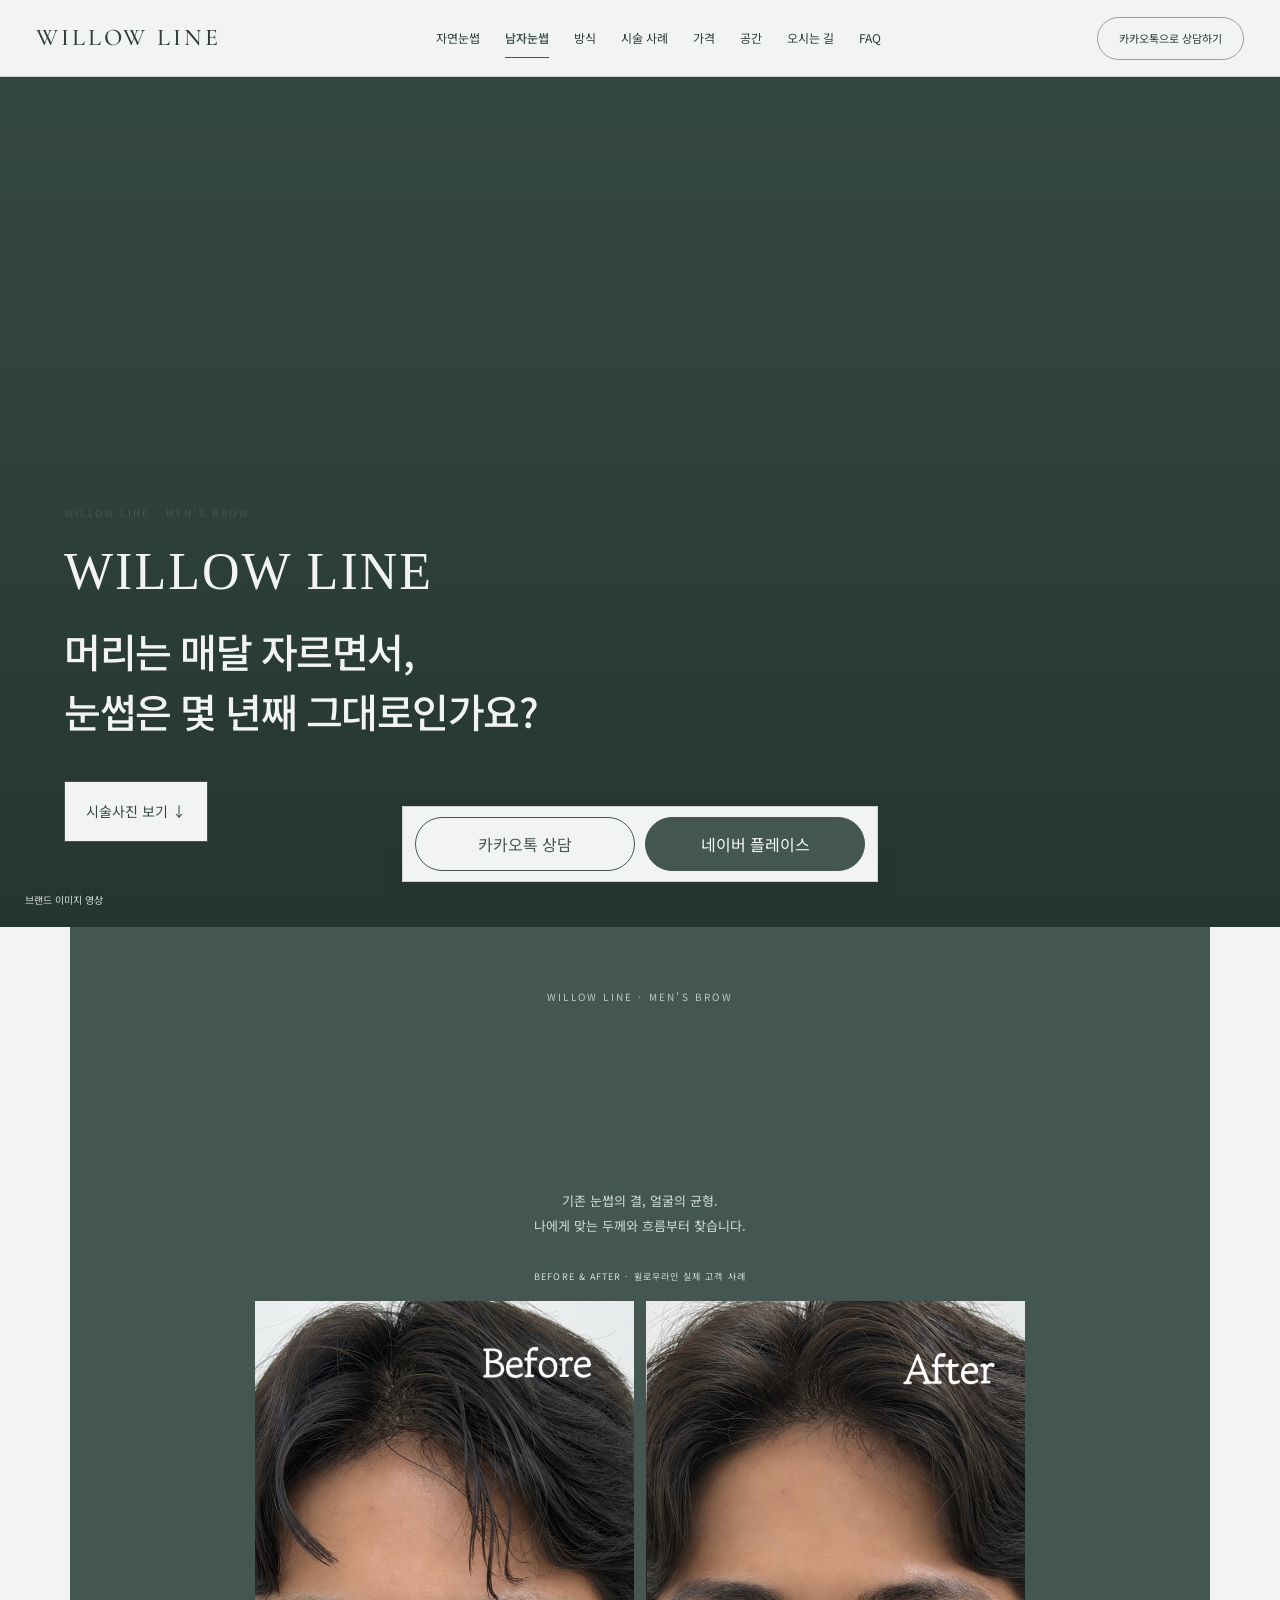
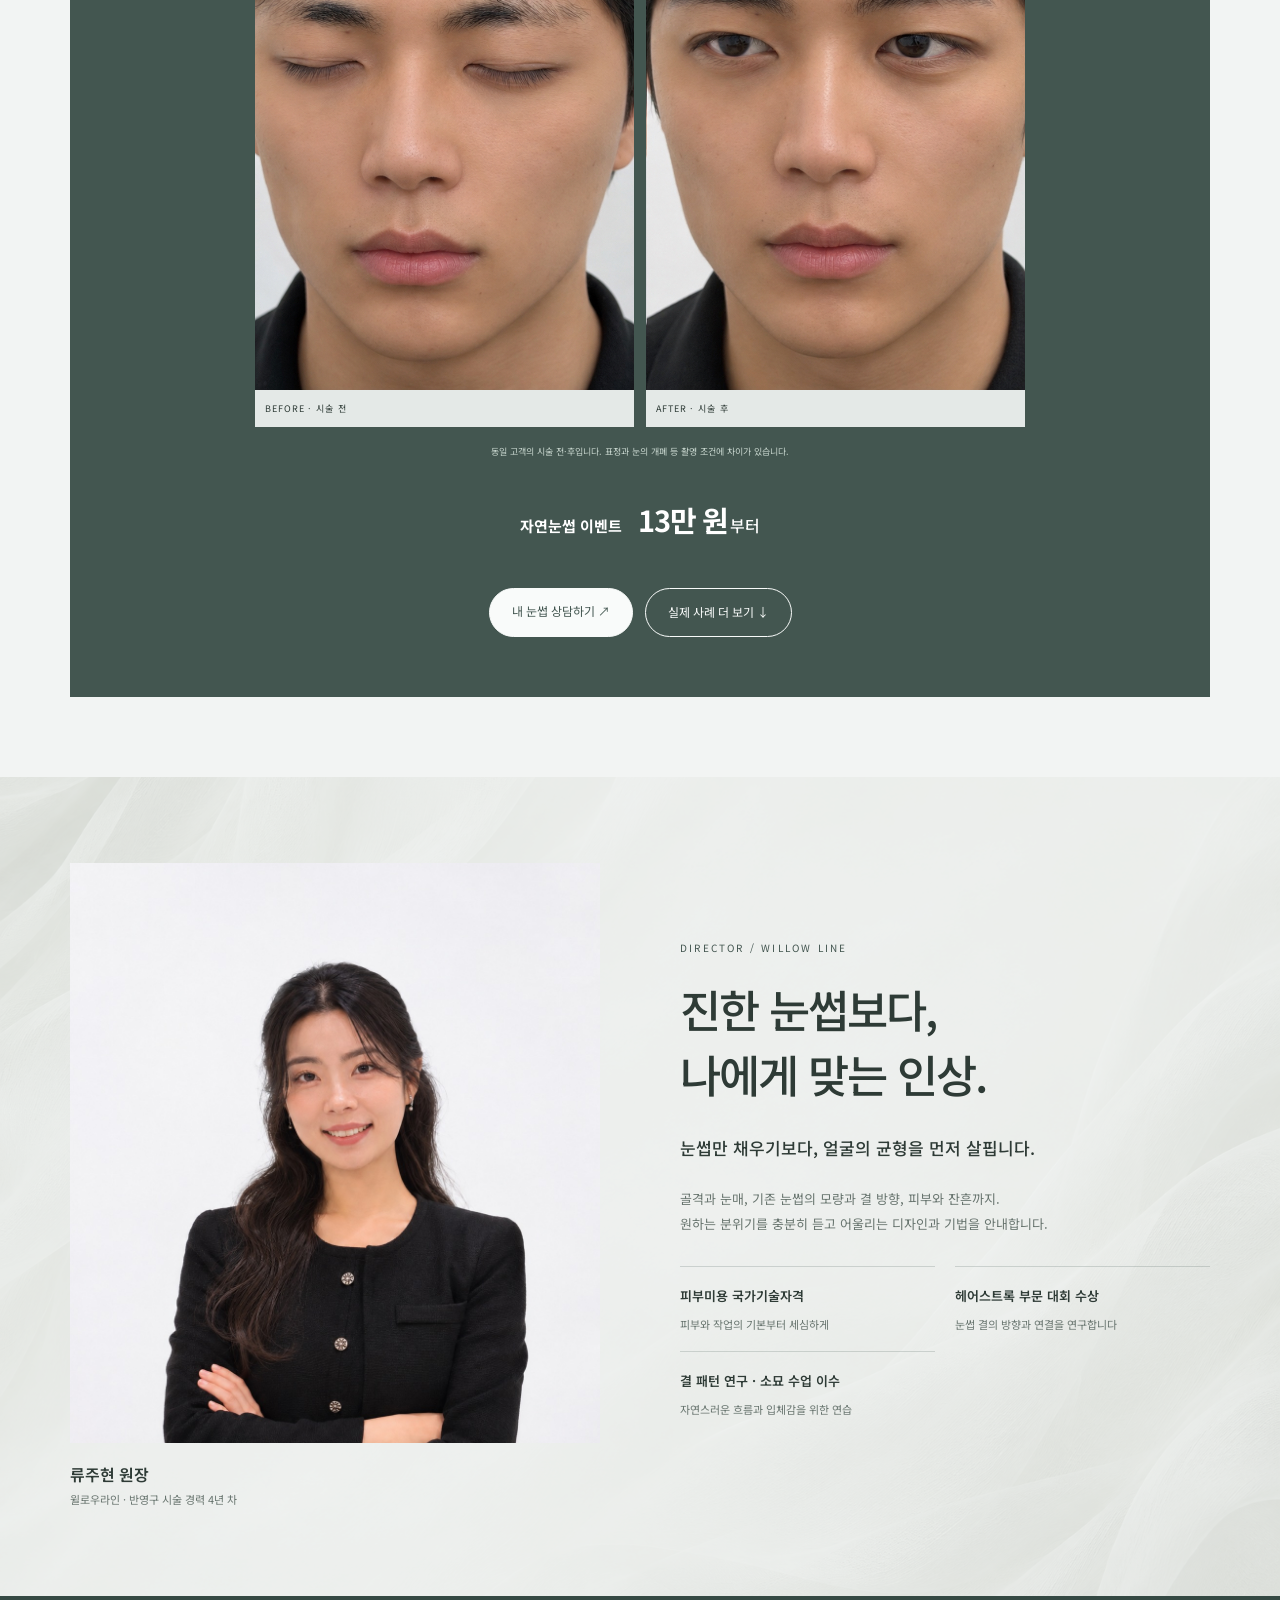
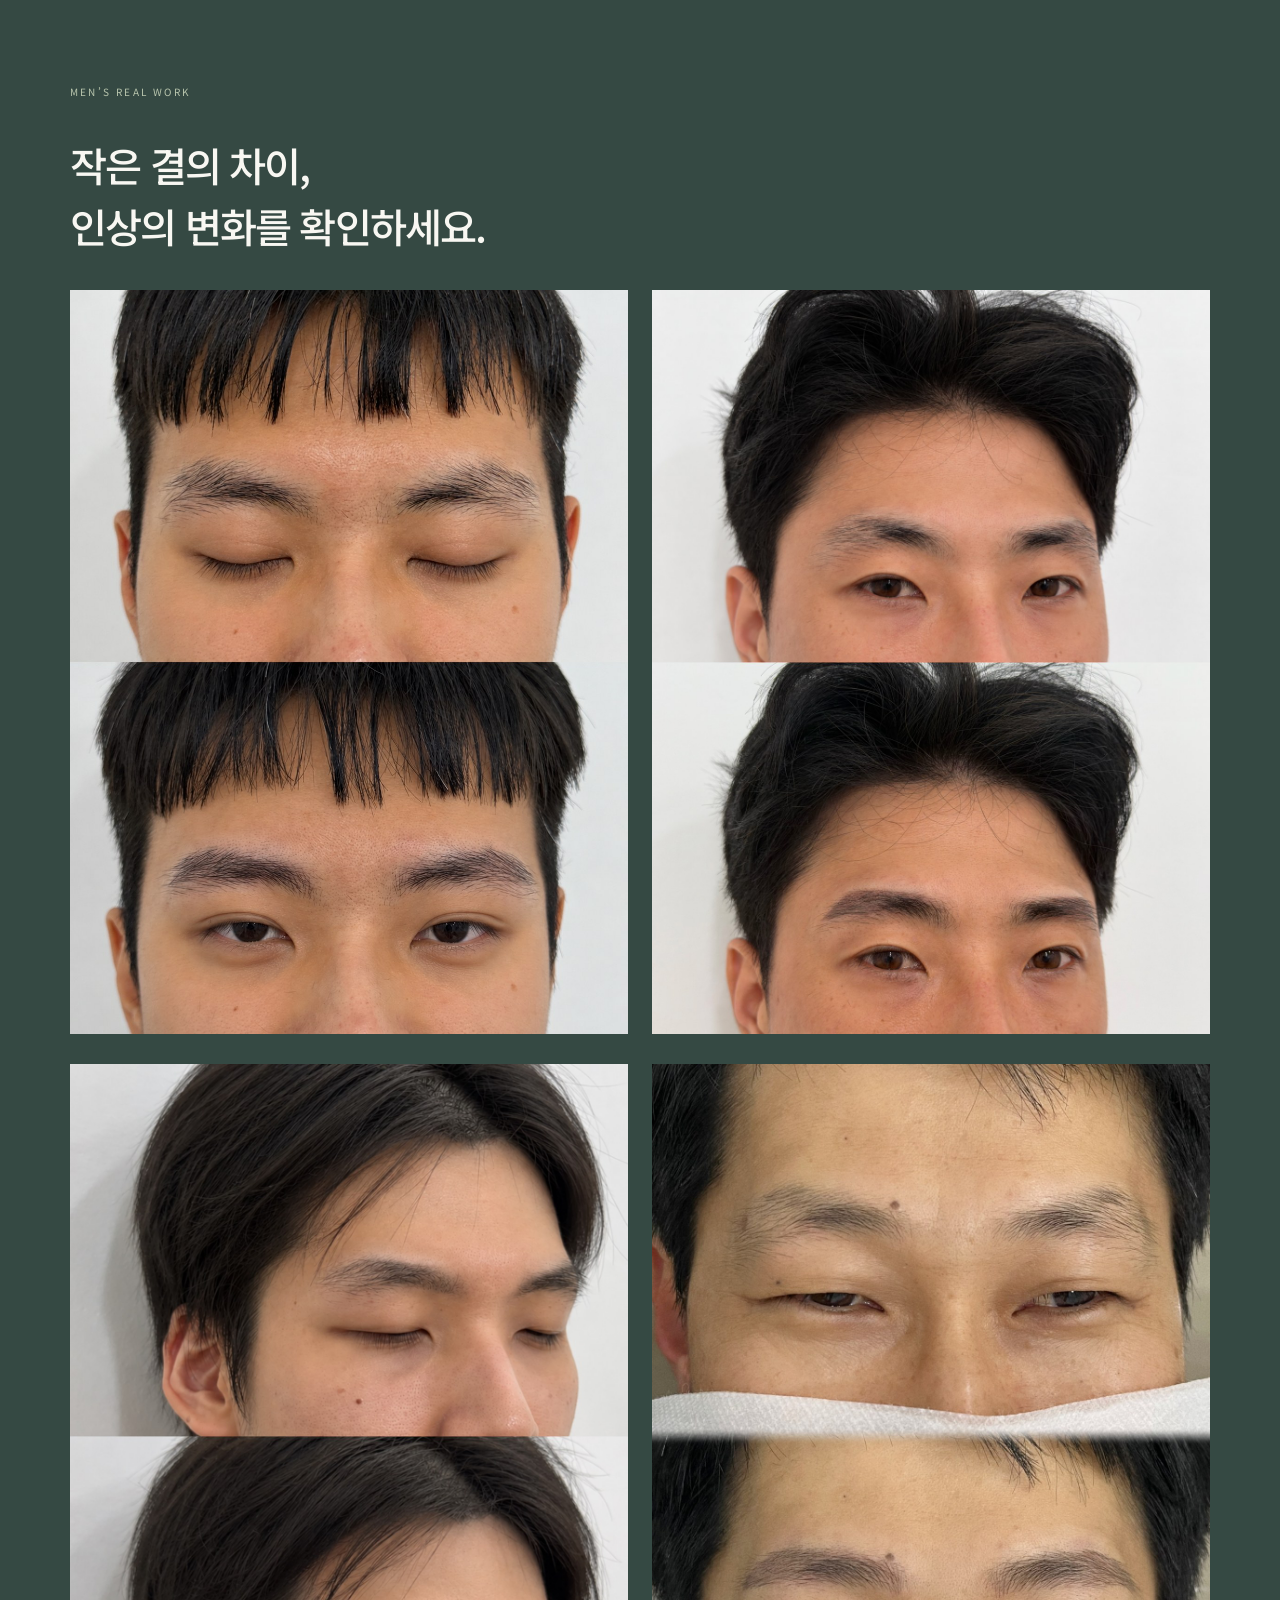
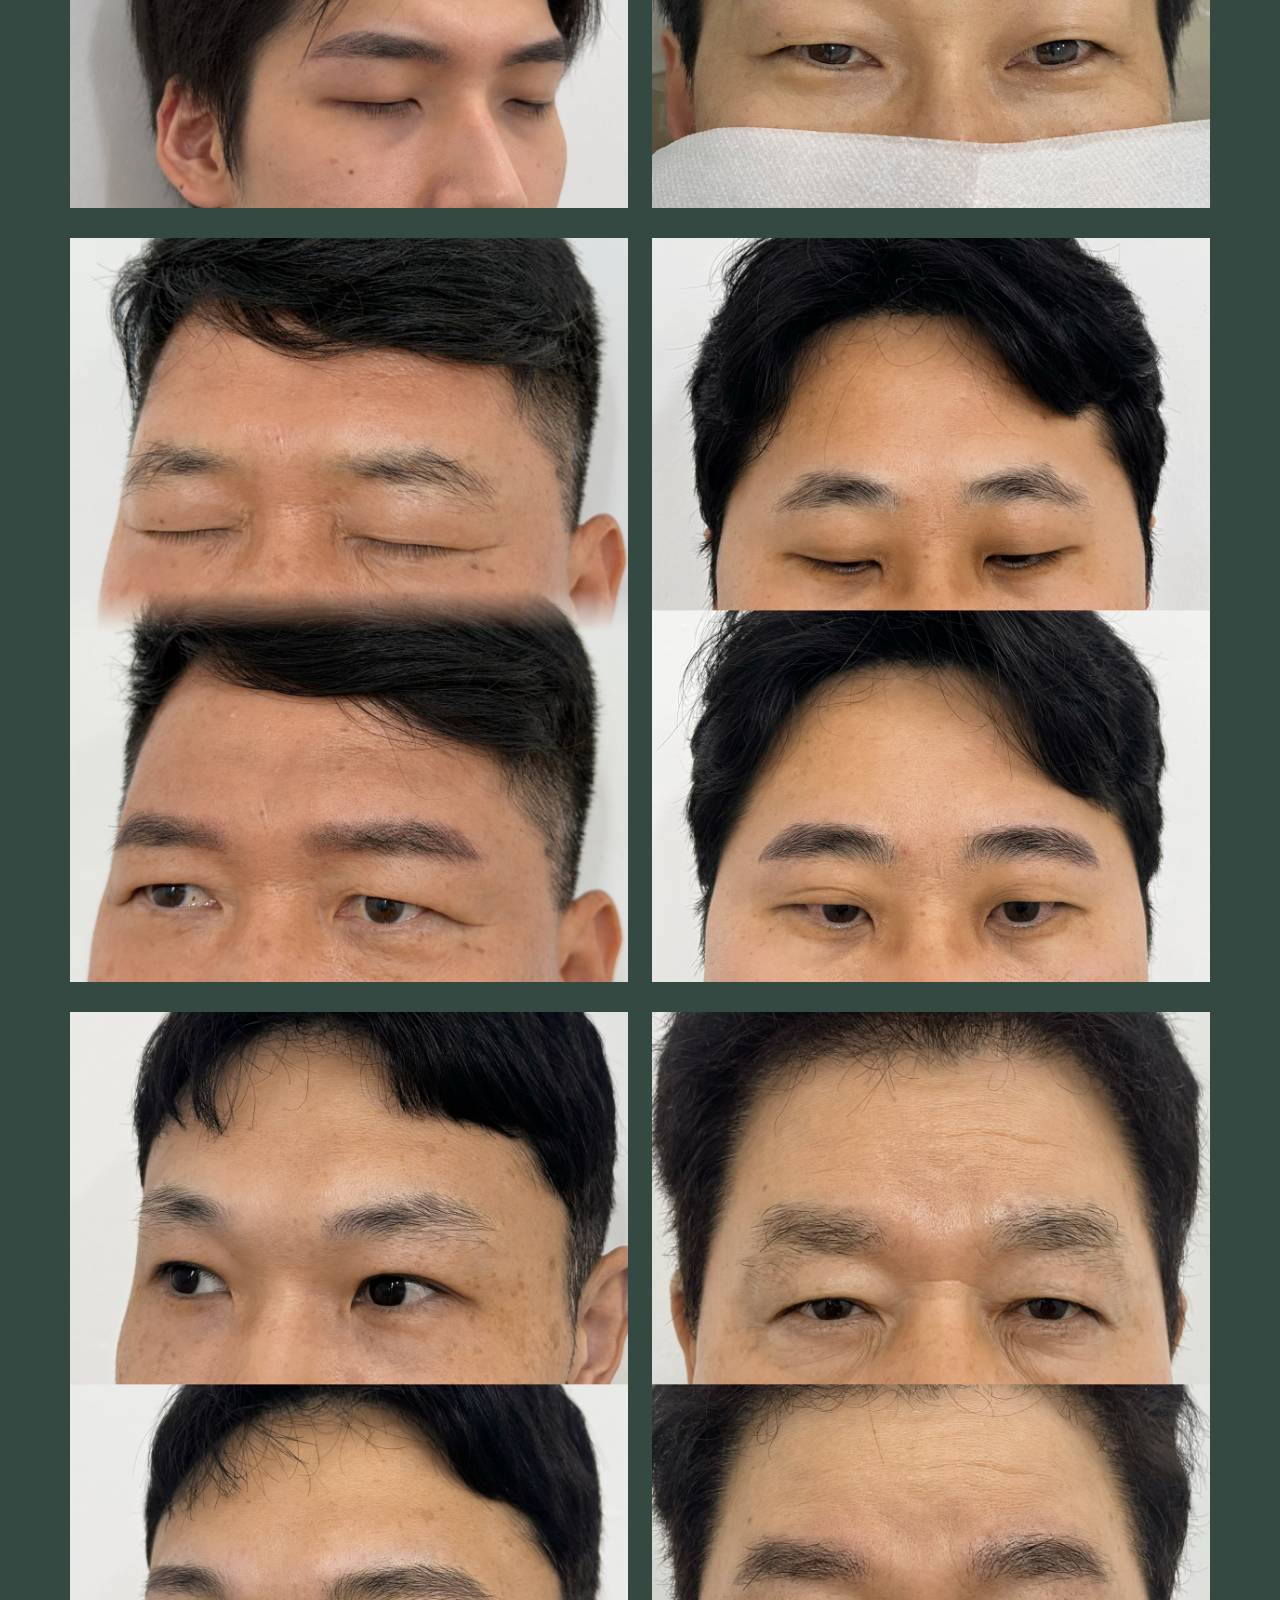
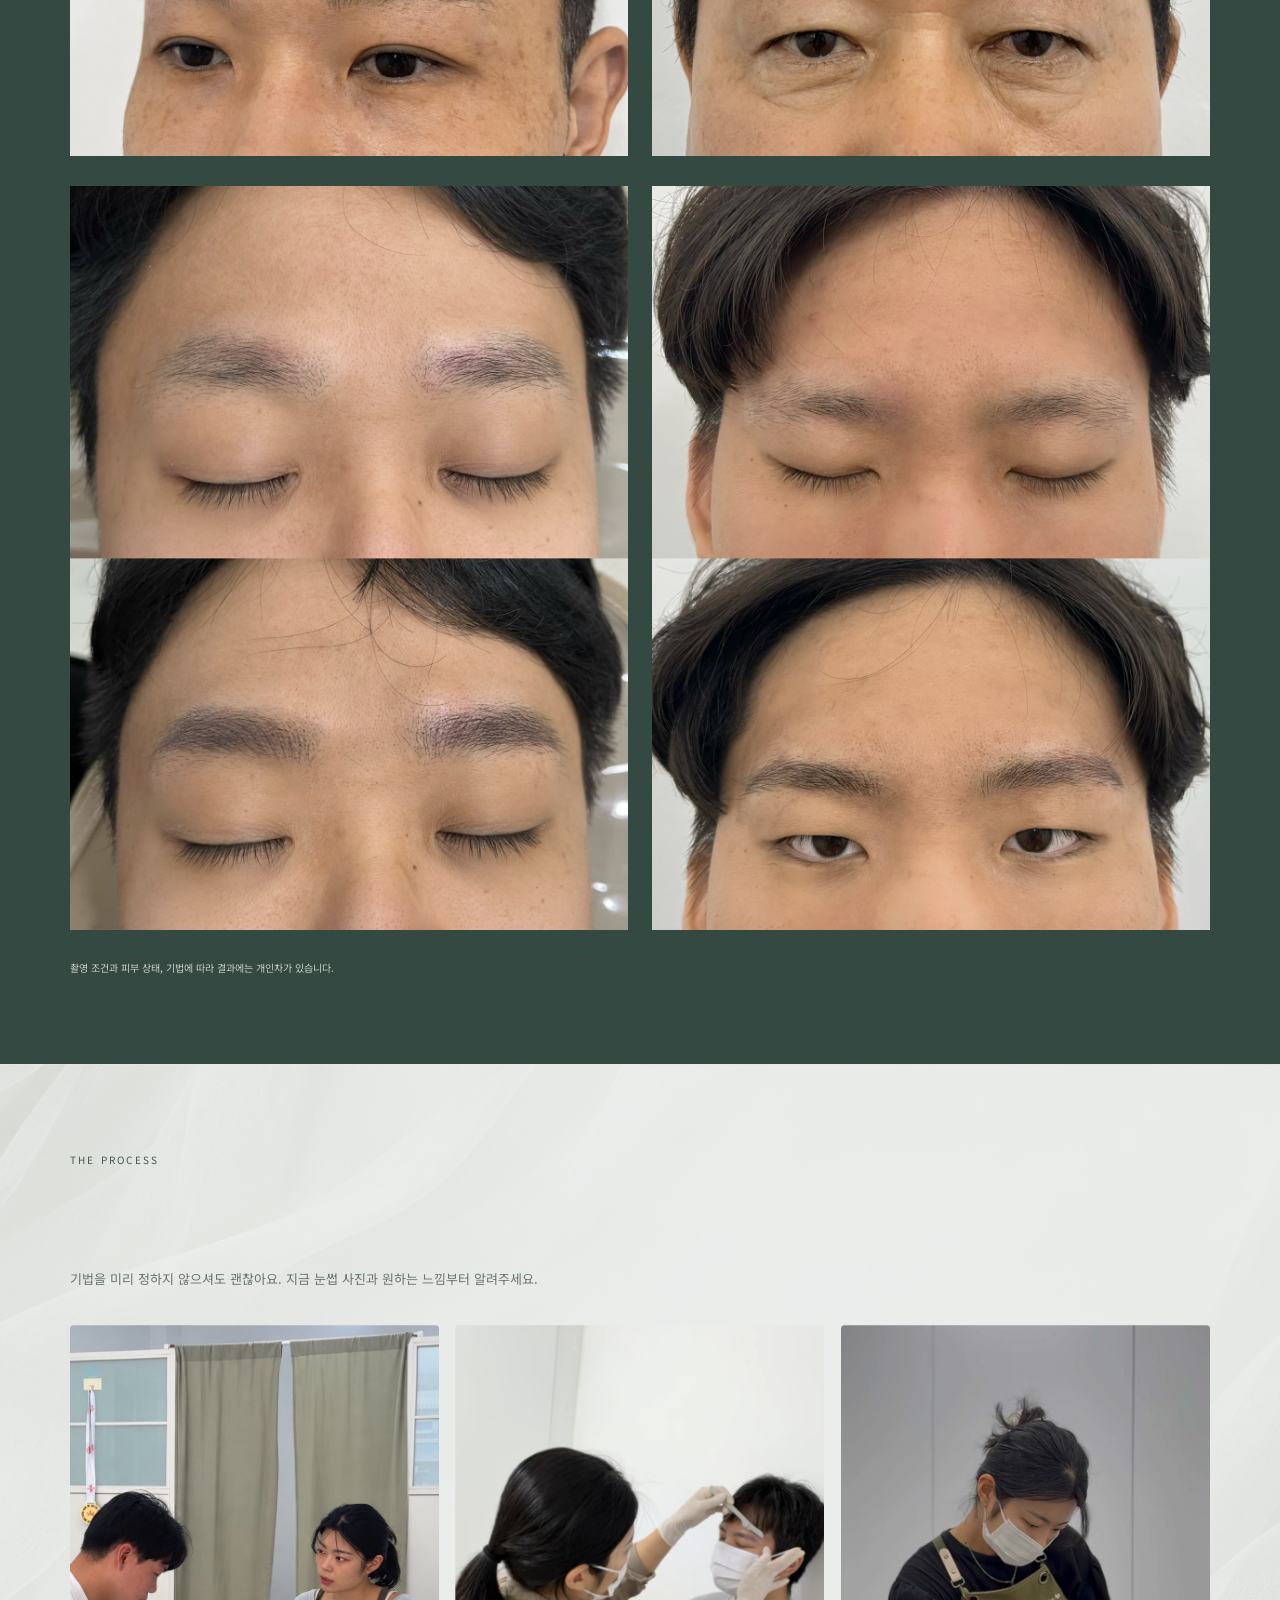
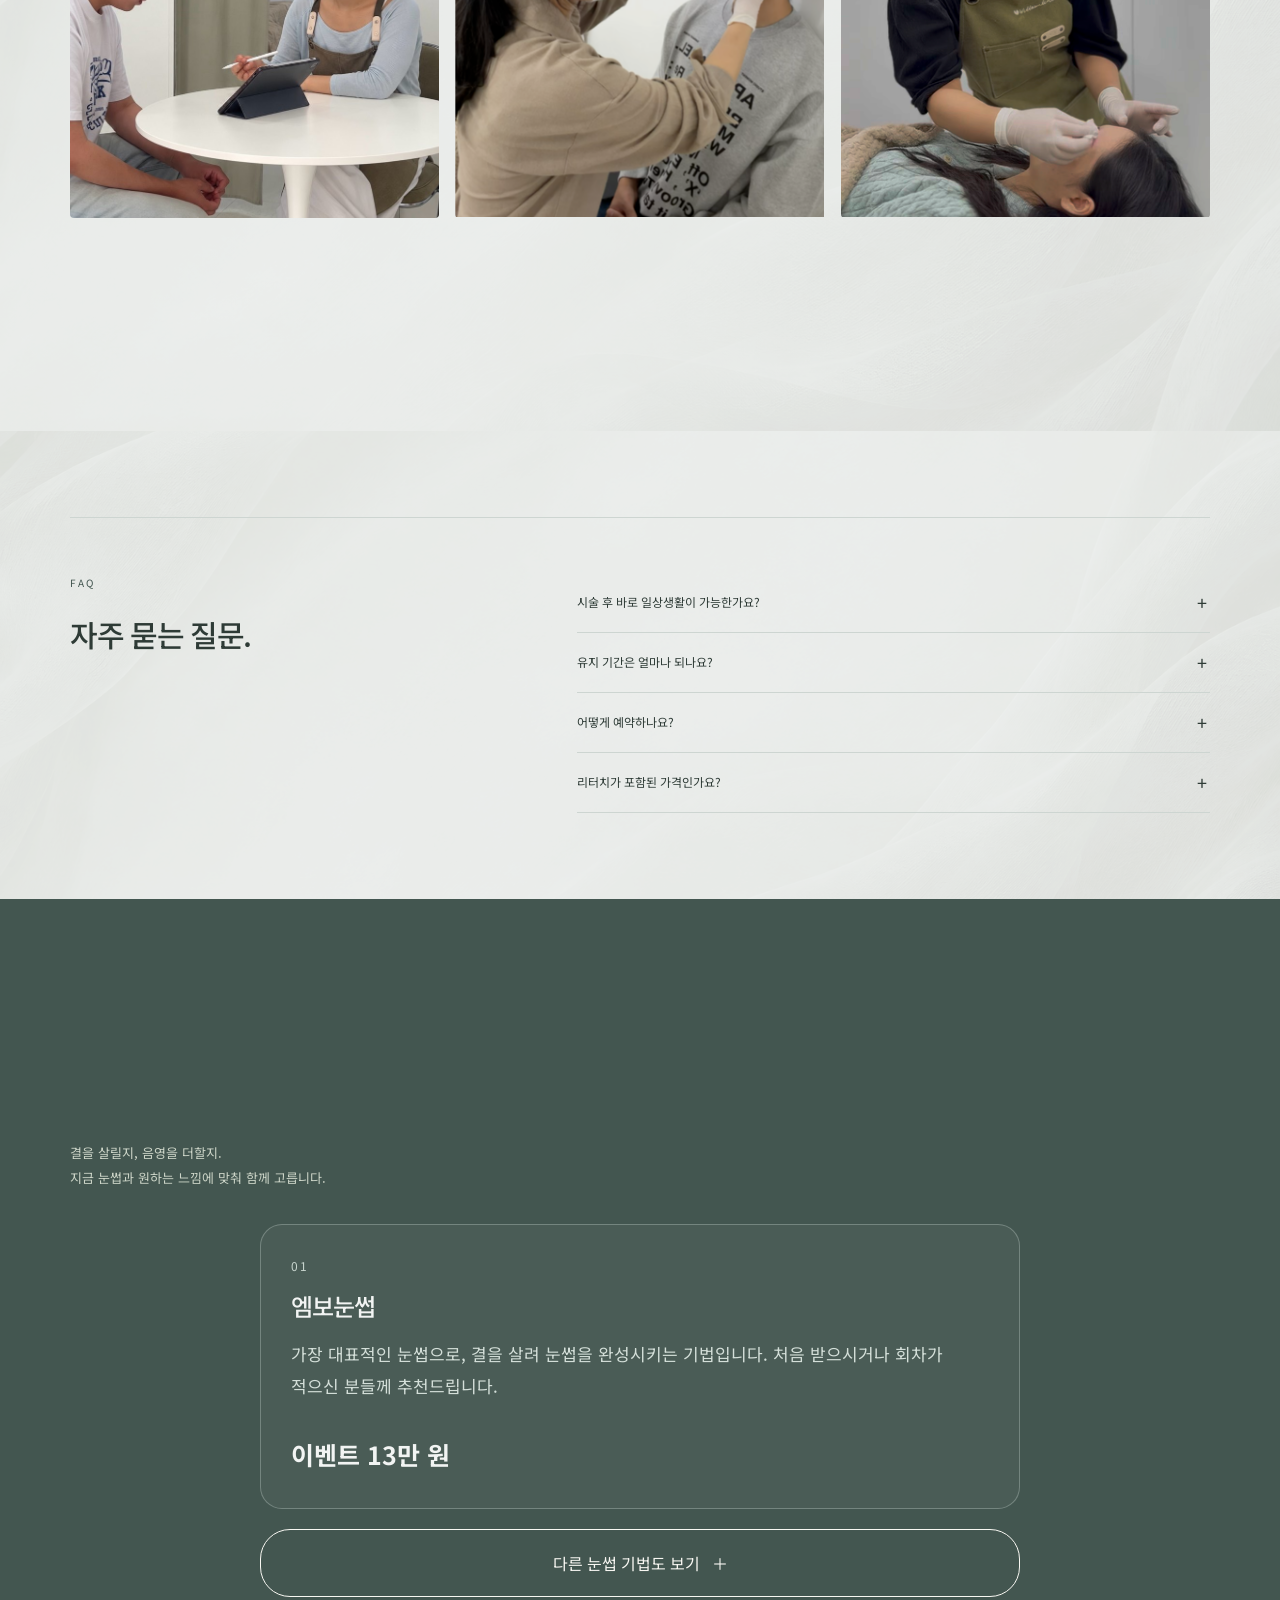
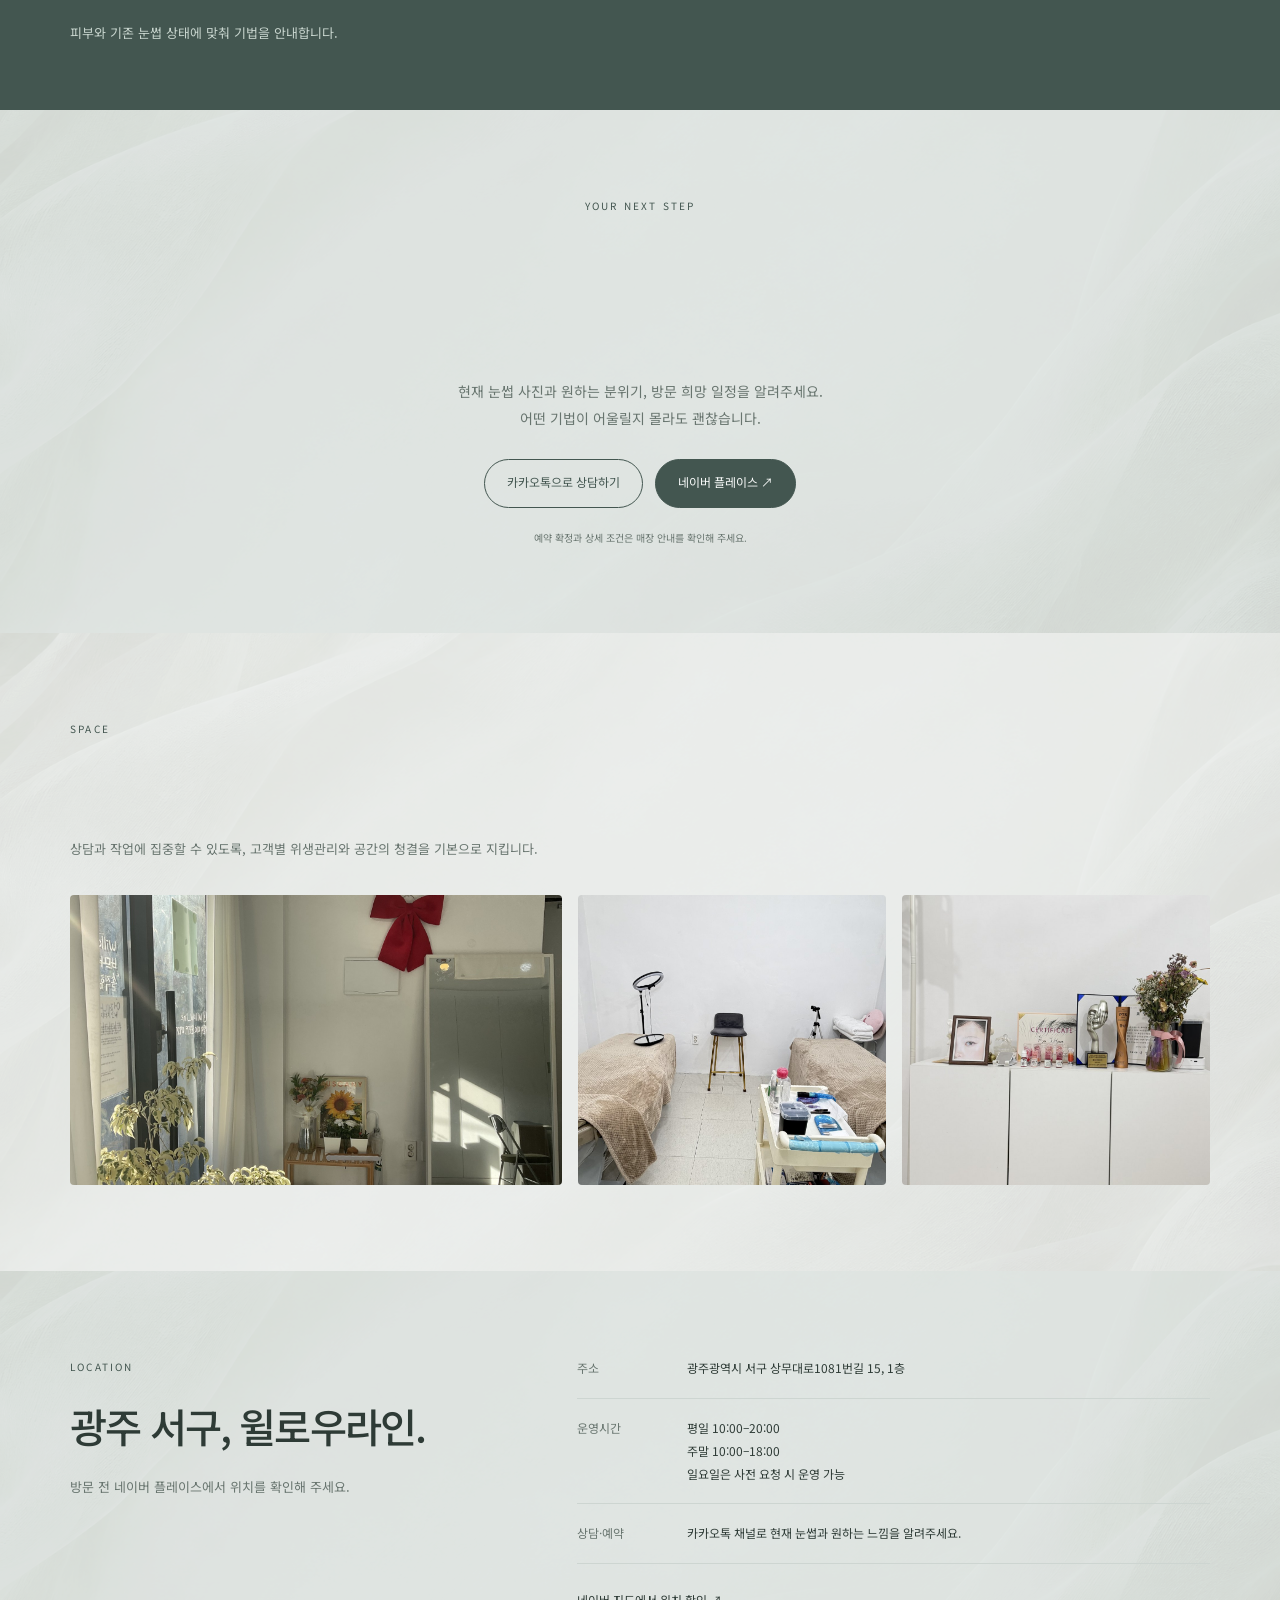
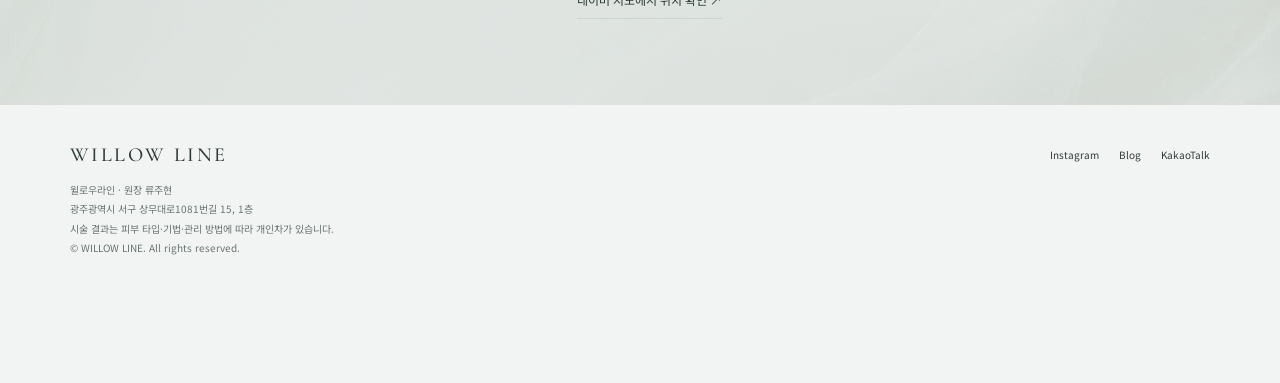
==== commit 0519644c: "Update techniques and expand other cards below embo" ====
--- a/men.html
+++ b/men.html
@@ -12,4 +12,4 @@
 body.men.reference-layout .men-panel .actions a[href*="pf.kakao.com"],body.men.reference-layout #price .actions a[href*="pf.kakao.com"],body.men.reference-layout .reserve .actions a[href*="pf.kakao.com"]{animation:studioLabelBounce 4.8s ease-in-out infinite!important}
 body.men.reference-layout .booking .booking-label{animation:studioLabelBounce 5s ease-in-out infinite!important}
 body.men.reference-layout .booking .pill:nth-child(2) .booking-label{animation-delay:.4s!important}
-</style><style>.men.reference-layout #work .case{border:0;padding:0;background:transparent}.men.reference-layout #work .case-meta{display:none}</style><link rel="stylesheet" href="./light-texture.css?v=light66"><link rel="stylesheet" href="./process-mobile.css?v=process78"><link rel="stylesheet" href="./techniques.css?v=sage85"><link rel="stylesheet" href="./booking-motion.css?v=regular96"><link rel="stylesheet" href="./video-cards.css?v=film-first92"><style>body.men.reference-layout .booking>a.pill,body.men.reference-layout .booking a .booking-label{font-weight:400!important}</style></head><body class="men reference-layout"><a class="skip" href="#main">본문 바로가기</a><header class="top"><div class="wrap top-inner"><a class="brand" href="./index.html" aria-label="윌로우라인 자연눈썹 홈">WILLOW LINE</a><nav class="main-nav" aria-label="주요 메뉴"><div class="category"><a href="./index.html">자연눈썹</a><a href="./men.html" aria-current="page">남자눈썹</a></div><div class="section-nav" id="section-nav"><a href="#method">방식</a><a href="#work">시술 사례</a><a href="#price">가격</a><a href="#space">공간</a><a href="#location">오시는 길</a><a href="#faq">FAQ</a></div></nav><a class="header-cta" href="https://pf.kakao.com/_fxhxkMG" target="_blank" rel="noopener noreferrer">카카오톡으로 상담하기</a><button class="menu-button" type="button" aria-label="페이지 메뉴" aria-controls="section-nav" aria-expanded="false">☰</button></div></header><main id="main"><section class="men-brand91" id="brand-film"><video autoplay muted loop playsinline src="./men-brand.mp4"></video><div class="copy"><span class="eyebrow">WILLOW LINE · MEN’S BROW</span><div class="brand">WILLOW LINE</div><h1>머리는 매달 자르면서,<br>눈썹은 몇 년째 그대로인가요?</h1><a class="pill btn" href="#work">시술사진 보기 ↓</a></div><span class="label">브랜드 이미지 영상</span></section><section class="men-hero" id="top"><div class="wrap"><div class="men-panel"><span class="eyebrow">WILLOW LINE · MEN’S BROW</span><h1>눈썹은 자연스럽게,<br><em>인상은 더 또렷하게.</em></h1><p>기존 눈썹의 결, 얼굴의 균형.<br>나에게 맞는 두께와 흐름부터 찾습니다.</p><div class="compare-label">BEFORE & AFTER · 윌로우라인 실제 고객 사례</div><div class="compare-pair"><figure class="compare-tile"><div class="compare-crop horizontal"><img src="./men-hero-nov06.jpg" alt="남성 눈썹 시술 전" fetchpriority="high"></div><figcaption>BEFORE · 시술 전</figcaption></figure><figure class="compare-tile"><div class="compare-crop horizontal after"><img src="./men-hero-nov06.jpg" alt="남성 눈썹 시술 후"></div><figcaption>AFTER · 시술 후</figcaption></figure></div><p class="note">동일 고객의 시술 전·후입니다. 표정과 눈의 개폐 등 촬영 조건에 차이가 있습니다.</p><div class="hero-event men-event"><span>자연눈썹 이벤트</span><strong>13만 원<small class="price-from">부터</small></strong></div><div class="actions" style="justify-content:center"><a class="pill solid" href="https://pf.kakao.com/_fxhxkMG" target="_blank" rel="noopener noreferrer">내 눈썹 상담하기 ↗</a><a class="pill" href="#work">실제 사례 더 보기 ↓</a></div></div></div></section><section class="section director-section" id="director"><div class="wrap director-grid"><figure class="director-photo"><img src="./director-men.jpg" loading="lazy" alt="윌로우라인 류주현 원장 프로필 사진"><figcaption><strong>류주현 원장</strong><span>윌로우라인 · 반영구 시술 경력 4년 차</span></figcaption></figure><div class="director-content"><span class="eyebrow">DIRECTOR / WILLOW LINE</span><h2 class="statement">진한 눈썹보다,<br>나에게 맞는 인상.</h2><p class="director-lead">눈썹만 채우기보다, 얼굴의 균형을 먼저 살핍니다.</p><p>골격과 눈매, 기존 눈썹의 모량과 결 방향, 피부와 잔흔까지.<br>원하는 분위기를 충분히 듣고 어울리는 디자인과 기법을 안내합니다.</p><dl class="director-facts"><div><dt>피부미용 국가기술자격</dt><dd>피부와 작업의 기본부터 세심하게</dd></div><div><dt>헤어스트록 부문 대회 수상</dt><dd>눈썹 결의 방향과 연결을 연구합니다</dd></div><div><dt>결 패턴 연구 · 소묘 수업 이수</dt><dd>자연스러운 흐름과 입체감을 위한 연습</dd></div></dl></div></div></section><section class="section gallery-section men-gallery" id="work"><div class="wrap"><div class="head"><span class="eyebrow">MEN’S REAL WORK</span><h2 class="title">작은 결의 차이,<br>인상의 변화를 확인하세요.</h2></div><div class="gallery-grid"><button class="case" data-photo="./gallery-men-01.jpg" data-category="men" data-caption="남자눈썹 실제 시술 사례 01 · 촬영 조건과 시술 결과에는 개인차가 있습니다." aria-label="남자눈썹 실제 시술 사례 01 크게 보기"><div class="case-photo"><img src="./gallery-men-01.jpg" loading="lazy" alt="남자눈썹 실제 시술 사례 01"></div></button><button class="case" data-photo="./gallery-men-02.jpg" data-category="men" data-caption="남자눈썹 실제 시술 사례 02 · 촬영 조건과 시술 결과에는 개인차가 있습니다." aria-label="남자눈썹 실제 시술 사례 02 크게 보기"><div class="case-photo"><img src="./gallery-men-02.jpg" loading="lazy" alt="남자눈썹 실제 시술 사례 02"></div></button><button class="case" data-photo="./gallery-men-03.jpg" data-category="men" data-caption="남자눈썹 실제 시술 사례 03 · 촬영 조건과 시술 결과에는 개인차가 있습니다." aria-label="남자눈썹 실제 시술 사례 03 크게 보기"><div class="case-photo"><img src="./gallery-men-03.jpg" loading="lazy" alt="남자눈썹 실제 시술 사례 03"></div></button><button class="case" data-photo="./gallery-men-04.jpg" data-category="men" data-caption="남자눈썹 실제 시술 사례 04 · 촬영 조건과 시술 결과에는 개인차가 있습니다." aria-label="남자눈썹 실제 시술 사례 04 크게 보기"><div class="case-photo"><img src="./gallery-men-04.jpg" loading="lazy" alt="남자눈썹 실제 시술 사례 04"></div></button><button class="case" data-photo="./gallery-men-05.jpg" data-category="men" data-caption="남자눈썹 실제 시술 사례 05 · 촬영 조건과 시술 결과에는 개인차가 있습니다." aria-label="남자눈썹 실제 시술 사례 05 크게 보기"><div class="case-photo"><img src="./gallery-men-05.jpg" loading="lazy" alt="남자눈썹 실제 시술 사례 05"></div></button><button class="case" data-photo="./gallery-men-06.jpg" data-category="men" data-caption="남자눈썹 실제 시술 사례 06 · 촬영 조건과 시술 결과에는 개인차가 있습니다." aria-label="남자눈썹 실제 시술 사례 06 크게 보기"><div class="case-photo"><img src="./gallery-men-06.jpg" loading="lazy" alt="남자눈썹 실제 시술 사례 06"></div></button><button class="case" data-photo="./gallery-men-07.jpg" data-category="men" data-caption="남자눈썹 실제 시술 사례 07 · 촬영 조건과 시술 결과에는 개인차가 있습니다." aria-label="남자눈썹 실제 시술 사례 07 크게 보기"><div class="case-photo"><img src="./gallery-men-07.jpg" loading="lazy" alt="남자눈썹 실제 시술 사례 07"></div></button><button class="case" data-photo="./gallery-men-08.jpg" data-category="men" data-caption="남자눈썹 실제 시술 사례 08 · 촬영 조건과 시술 결과에는 개인차가 있습니다." aria-label="남자눈썹 실제 시술 사례 08 크게 보기"><div class="case-photo"><img src="./gallery-men-08.jpg" loading="lazy" alt="남자눈썹 실제 시술 사례 08"></div></button><button class="case" data-photo="./gallery-men-09.jpg" data-category="men" data-caption="남자눈썹 실제 시술 사례 09 · 촬영 조건과 시술 결과에는 개인차가 있습니다." aria-label="남자눈썹 실제 시술 사례 09 크게 보기"><div class="case-photo"><img src="./gallery-men-09.jpg" loading="lazy" alt="남자눈썹 실제 시술 사례 09"></div></button><button class="case" data-photo="./gallery-men-10.jpg" data-category="men" data-caption="남자눈썹 실제 시술 사례 10 · 촬영 조건과 시술 결과에는 개인차가 있습니다." aria-label="남자눈썹 실제 시술 사례 10 크게 보기"><div class="case-photo"><img src="./gallery-men-10.jpg" loading="lazy" alt="남자눈썹 실제 시술 사례 10"></div></button></div><p class="note">촬영 조건과 피부 상태, 기법에 따라 결과에는 개인차가 있습니다.</p></div></section><section class="section process" id="method"><div class="wrap"><div class="head"><span class="eyebrow">THE PROCESS</span><h2 class="title">상담부터 관리 안내까지.</h2><p class="desc">기법을 미리 정하지 않으셔도 괜찮아요. 지금 눈썹 사진과 원하는 느낌부터 알려주세요.</p></div><div class="process-photos"><figure><img src="./process-talk.jpg" loading="lazy" alt="윌로우라인 실제 01 · 상담 모습"><figcaption><span>01 · 상담</span><p class="process-caption-desc">기존 경험과 원하는 느낌, 걱정되는 부분을 나눕니다.</p></figcaption></figure><figure><video class="process-video" autoplay muted loop playsinline disablepictureinpicture disableremoteplayback preload="metadata" poster="./process-design-poster.png" aria-label="얼굴과 눈썹 디자인 확인 영상"><source src="./process-design.mp4" type="video/mp4"></video><figcaption><span>02 · 디자인 확인</span><p class="process-caption-desc">모량과 결 방향, 골격과 피부·잔흔을 살핍니다.</p></figcaption></figure><figure><video class="process-video" autoplay muted loop playsinline disablepictureinpicture disableremoteplayback preload="metadata" poster="./process-treatment-poster.png" aria-label="섬세한 시술 과정 영상"><source src="./process-treatment.mp4" type="video/mp4"></video><figcaption><span>03 · 디자인 및 섬세한 작업</span><p class="process-caption-desc">어울리는 디자인과 기법을 설명하고 피부 반응을 살피며 진행합니다.</p></figcaption></figure></div></div></section><section class="section faq" id="faq"><div class="wrap faq-grid"><div><div class="head"><span class="eyebrow">FAQ</span><h2 class="title">자주 묻는 질문.</h2></div></div><div><details><summary>시술 후 바로 일상생활이 가능한가요?</summary><p>일상생활이 가능한 경우가 많지만 초기 진한 색감·붉어짐·각질이 있을 수 있습니다. 중요한 일정이 있다면 가능하면 3~4주 여유를 두고 미리 상담해 주세요.</p></details><details><summary>유지 기간은 얼마나 되나요?</summary><p>일반적으로 약 1~2년이나 피부 타입과 생활 습관, 기법에 따라 개인차가 있습니다.</p></details><details><summary>어떻게 예약하나요?</summary><p>카카오톡 채널로 희망 일정과 원하는 느낌을 알려주세요. 기존 반영구 경험이나 잔흔이 있다면 현재 눈썹 사진도 보내주시면 도움이 됩니다.</p></details><details><summary>리터치가 포함된 가격인가요?</summary><p>2차 작업의 포함 여부·일정·비용과 세부 예약 조건은 상담에서 확인해 주세요. 현재 눈썹 상태에 맞는 작업 방향과 함께 안내드립니다.</p></details></div></div></section><section class="section techniques84" id="price"><div class="wrap"><div class="head"><span class="eyebrow">BROW TECHNIQUES</span><h2 class="title">내 눈썹에는<br>어떤 기법이 어울릴까요?</h2><p class="desc">결을 살릴지, 음영을 더할지.<br>지금 눈썹과 원하는 느낌에 맞춰 함께 고릅니다.</p></div><div class="technique-grid84"><article class="technique-card84"><span class="technique-num84">01</span><h3>자연눈썹 · 엠보</h3><p class="technique-short91">본래 눈썹 방향을 따라<br>한 올씩 자연스럽게.</p><details class="technique-more91"><summary>자세히 보기 ＋</summary><p>본래 눈썹의 방향을 따라 한 올씩 결을 표현합니다. 빈 부분을 채우면서 자연스러운 눈썹 모양을 잡아줍니다.</p></details><strong>이벤트 13만 원</strong></article><article class="technique-card84"><span class="technique-num84">02</span><h3>콤보눈썹</h3><p class="technique-short91">자연스러운 결에<br>부드러운 음영을 더해.</p><details class="technique-more91"><summary>자세히 보기 ＋</summary><p>자연스러운 결 표현에 부드러운 음영을 더합니다. 눈썹 뒤쪽이 비어 있거나, 결과 또렷함을 함께 원하는 분께 추천드립니다.</p></details><strong>17만 원</strong></article><article class="technique-card84"><span class="technique-num84">03</span><h3>수지눈썹 · 그라데이션</h3><p class="technique-short91">아이브로우를 그린 듯<br>부드럽고 깔끔하게.</p><details class="technique-more91"><summary>자세히 보기 ＋</summary><p>작은 점을 쌓아 눈썹 전체에 부드러운 음영을 채웁니다. 아이브로우로 정돈한 듯 깔끔한 느낌으로 눈썹을 완성시켜드립니다.</p></details><strong>16만 원</strong></article><article class="technique-card84"><span class="technique-num84">04</span><h3>헤어스트록</h3><p class="technique-short91">바늘 하나로 섬세하게,<br>깃털처럼 자연스러운 결.</p><details class="technique-more91"><summary>자세히 보기 ＋</summary><p>바늘 하나로 결의 굵기와 방향, 간격을 세밀하게 표현합니다. 본연의 눈썹과 같은 털표현으로 가장 자연스럽고 깃털처럼 표현 가능하며, 통증이 매우 적습니다.<br>가장 자연스럽고 잔흔이 심해도 커버 가능합니다.</p></details><strong>25만 원</strong></article></div><p class="technique-note84">피부와 기존 눈썹 상태에 맞춰 기법을 안내합니다.</p></div></section><section class="section reserve" id="reserve"><div class="wrap"><span class="eyebrow">YOUR NEXT STEP</span><h2 class="title">내 눈썹의 고민,<br>상담부터 시작해 보세요.</h2><p class="desc">현재 눈썹 사진과 원하는 분위기, 방문 희망 일정을 알려주세요.<br>어떤 기법이 어울릴지 몰라도 괜찮습니다.</p><div class="actions"><a class="pill" href="https://pf.kakao.com/_fxhxkMG" target="_blank" rel="noopener noreferrer">카카오톡으로 상담하기</a><a class="pill solid" href="https://map.naver.com/p/entry/place/2011356206?placePath=%2Fhome" target="_blank" rel="noopener noreferrer">네이버 플레이스 ↗</a></div><small>예약 확정과 상세 조건은 매장 안내를 확인해 주세요.</small></div></section><section class="section space" id="space"><div class="wrap"><div class="head"><span class="eyebrow">SPACE</span><h2 class="title">윌로우라인의 공간.</h2><p class="desc">상담과 작업에 집중할 수 있도록, 고객별 위생관리와 공간의 청결을 기본으로 지킵니다.</p></div><div class="space-grid"><img src="./studio.jpg" loading="lazy" alt="윌로우라인 매장 전경"><img src="./space-treatment.jpg" loading="lazy" alt="윌로우라인 시술 공간"><img src="./space-detail.jpg" loading="lazy" alt="윌로우라인 매장 내부"></div></div></section><section class="section location" id="location"><div class="wrap location-grid"><div><div class="head"><span class="eyebrow">LOCATION</span><h2 class="title">광주 서구, 윌로우라인.</h2><p class="desc">방문 전 네이버 플레이스에서 위치를 확인해 주세요.</p></div></div><div><dl><div><dt>주소</dt><dd>광주광역시 서구 상무대로1081번길 15, 1층</dd></div><div><dt>운영시간</dt><dd>평일 10:00–20:00<br>주말 10:00–18:00<br>일요일은 사전 요청 시 운영 가능</dd></div><div><dt>상담·예약</dt><dd>카카오톡 채널로 현재 눈썹과 원하는 느낌을 알려주세요.</dd></div></dl><a class="text-link" href="https://map.naver.com/p/entry/place/2011356206?placePath=%2Fhome" target="_blank" rel="noopener noreferrer">네이버 지도에서 위치 확인 ↗</a></div></div></section></main><footer class="footer"><div class="wrap"><div><div class="brand">WILLOW LINE</div><p>윌로우라인 · 원장 류주현<br>광주광역시 서구 상무대로1081번길 15, 1층<br>시술 결과는 피부 타입·기법·관리 방법에 따라 개인차가 있습니다.<br>© WILLOW LINE. All rights reserved.</p></div><div class="social"><a class="" href="https://www.instagram.com/willow__line" target="_blank" rel="noopener noreferrer">Instagram</a><a class="" href="https://blog.naver.com/rjh9609" target="_blank" rel="noopener noreferrer">Blog</a><a class="" href="https://pf.kakao.com/_fxhxkMG" target="_blank" rel="noopener noreferrer">KakaoTalk</a></div></div></footer><div class="booking" aria-label="빠른 상담과 위치 확인"><a class="pill" href="https://pf.kakao.com/_fxhxkMG" target="_blank" rel="noopener noreferrer">카카오톡 상담</a><a class="pill solid" href="https://map.naver.com/p/entry/place/2011356206?placePath=%2Fhome" target="_blank" rel="noopener noreferrer">네이버 플레이스</a></div><dialog aria-label="윌로우라인 실제 시술 사례"><button type="button" aria-label="사진 닫기">×</button><img src="./result-01.jpg" alt=""><p></p></dialog><script src="./site.js?v=studio-motion49" defer></script></body></html>+</style><style>.men.reference-layout #work .case{border:0;padding:0;background:transparent}.men.reference-layout #work .case-meta{display:none}</style><link rel="stylesheet" href="./light-texture.css?v=light66"><link rel="stylesheet" href="./process-mobile.css?v=process78"><link rel="stylesheet" href="./techniques.css?v=sage85"><link rel="stylesheet" href="./booking-motion.css?v=regular96"><link rel="stylesheet" href="./video-cards.css?v=film-first92"><style>body.men.reference-layout .booking>a.pill,body.men.reference-layout .booking a .booking-label{font-weight:400!important}</style><link rel="stylesheet" href="./technique-expand.css?v=103"></head><body class="men reference-layout"><a class="skip" href="#main">본문 바로가기</a><header class="top"><div class="wrap top-inner"><a class="brand" href="./index.html" aria-label="윌로우라인 자연눈썹 홈">WILLOW LINE</a><nav class="main-nav" aria-label="주요 메뉴"><div class="category"><a href="./index.html">자연눈썹</a><a href="./men.html" aria-current="page">남자눈썹</a></div><div class="section-nav" id="section-nav"><a href="#method">방식</a><a href="#work">시술 사례</a><a href="#price">가격</a><a href="#space">공간</a><a href="#location">오시는 길</a><a href="#faq">FAQ</a></div></nav><a class="header-cta" href="https://pf.kakao.com/_fxhxkMG" target="_blank" rel="noopener noreferrer">카카오톡으로 상담하기</a><button class="menu-button" type="button" aria-label="페이지 메뉴" aria-controls="section-nav" aria-expanded="false">☰</button></div></header><main id="main"><section class="men-brand91" id="brand-film"><video autoplay muted loop playsinline src="./men-brand.mp4"></video><div class="copy"><span class="eyebrow">WILLOW LINE · MEN’S BROW</span><div class="brand">WILLOW LINE</div><h1>머리는 매달 자르면서,<br>눈썹은 몇 년째 그대로인가요?</h1><a class="pill btn" href="#work">시술사진 보기 ↓</a></div><span class="label">브랜드 이미지 영상</span></section><section class="men-hero" id="top"><div class="wrap"><div class="men-panel"><span class="eyebrow">WILLOW LINE · MEN’S BROW</span><h1>눈썹은 자연스럽게,<br><em>인상은 더 또렷하게.</em></h1><p>기존 눈썹의 결, 얼굴의 균형.<br>나에게 맞는 두께와 흐름부터 찾습니다.</p><div class="compare-label">BEFORE & AFTER · 윌로우라인 실제 고객 사례</div><div class="compare-pair"><figure class="compare-tile"><div class="compare-crop horizontal"><img src="./men-hero-nov06.jpg" alt="남성 눈썹 시술 전" fetchpriority="high"></div><figcaption>BEFORE · 시술 전</figcaption></figure><figure class="compare-tile"><div class="compare-crop horizontal after"><img src="./men-hero-nov06.jpg" alt="남성 눈썹 시술 후"></div><figcaption>AFTER · 시술 후</figcaption></figure></div><p class="note">동일 고객의 시술 전·후입니다. 표정과 눈의 개폐 등 촬영 조건에 차이가 있습니다.</p><div class="hero-event men-event"><span>자연눈썹 이벤트</span><strong>13만 원<small class="price-from">부터</small></strong></div><div class="actions" style="justify-content:center"><a class="pill solid" href="https://pf.kakao.com/_fxhxkMG" target="_blank" rel="noopener noreferrer">내 눈썹 상담하기 ↗</a><a class="pill" href="#work">실제 사례 더 보기 ↓</a></div></div></div></section><section class="section director-section" id="director"><div class="wrap director-grid"><figure class="director-photo"><img src="./director-men.jpg" loading="lazy" alt="윌로우라인 류주현 원장 프로필 사진"><figcaption><strong>류주현 원장</strong><span>윌로우라인 · 반영구 시술 경력 4년 차</span></figcaption></figure><div class="director-content"><span class="eyebrow">DIRECTOR / WILLOW LINE</span><h2 class="statement">진한 눈썹보다,<br>나에게 맞는 인상.</h2><p class="director-lead">눈썹만 채우기보다, 얼굴의 균형을 먼저 살핍니다.</p><p>골격과 눈매, 기존 눈썹의 모량과 결 방향, 피부와 잔흔까지.<br>원하는 분위기를 충분히 듣고 어울리는 디자인과 기법을 안내합니다.</p><dl class="director-facts"><div><dt>피부미용 국가기술자격</dt><dd>피부와 작업의 기본부터 세심하게</dd></div><div><dt>헤어스트록 부문 대회 수상</dt><dd>눈썹 결의 방향과 연결을 연구합니다</dd></div><div><dt>결 패턴 연구 · 소묘 수업 이수</dt><dd>자연스러운 흐름과 입체감을 위한 연습</dd></div></dl></div></div></section><section class="section gallery-section men-gallery" id="work"><div class="wrap"><div class="head"><span class="eyebrow">MEN’S REAL WORK</span><h2 class="title">작은 결의 차이,<br>인상의 변화를 확인하세요.</h2></div><div class="gallery-grid"><button class="case" data-photo="./gallery-men-01.jpg" data-category="men" data-caption="남자눈썹 실제 시술 사례 01 · 촬영 조건과 시술 결과에는 개인차가 있습니다." aria-label="남자눈썹 실제 시술 사례 01 크게 보기"><div class="case-photo"><img src="./gallery-men-01.jpg" loading="lazy" alt="남자눈썹 실제 시술 사례 01"></div></button><button class="case" data-photo="./gallery-men-02.jpg" data-category="men" data-caption="남자눈썹 실제 시술 사례 02 · 촬영 조건과 시술 결과에는 개인차가 있습니다." aria-label="남자눈썹 실제 시술 사례 02 크게 보기"><div class="case-photo"><img src="./gallery-men-02.jpg" loading="lazy" alt="남자눈썹 실제 시술 사례 02"></div></button><button class="case" data-photo="./gallery-men-03.jpg" data-category="men" data-caption="남자눈썹 실제 시술 사례 03 · 촬영 조건과 시술 결과에는 개인차가 있습니다." aria-label="남자눈썹 실제 시술 사례 03 크게 보기"><div class="case-photo"><img src="./gallery-men-03.jpg" loading="lazy" alt="남자눈썹 실제 시술 사례 03"></div></button><button class="case" data-photo="./gallery-men-04.jpg" data-category="men" data-caption="남자눈썹 실제 시술 사례 04 · 촬영 조건과 시술 결과에는 개인차가 있습니다." aria-label="남자눈썹 실제 시술 사례 04 크게 보기"><div class="case-photo"><img src="./gallery-men-04.jpg" loading="lazy" alt="남자눈썹 실제 시술 사례 04"></div></button><button class="case" data-photo="./gallery-men-05.jpg" data-category="men" data-caption="남자눈썹 실제 시술 사례 05 · 촬영 조건과 시술 결과에는 개인차가 있습니다." aria-label="남자눈썹 실제 시술 사례 05 크게 보기"><div class="case-photo"><img src="./gallery-men-05.jpg" loading="lazy" alt="남자눈썹 실제 시술 사례 05"></div></button><button class="case" data-photo="./gallery-men-06.jpg" data-category="men" data-caption="남자눈썹 실제 시술 사례 06 · 촬영 조건과 시술 결과에는 개인차가 있습니다." aria-label="남자눈썹 실제 시술 사례 06 크게 보기"><div class="case-photo"><img src="./gallery-men-06.jpg" loading="lazy" alt="남자눈썹 실제 시술 사례 06"></div></button><button class="case" data-photo="./gallery-men-07.jpg" data-category="men" data-caption="남자눈썹 실제 시술 사례 07 · 촬영 조건과 시술 결과에는 개인차가 있습니다." aria-label="남자눈썹 실제 시술 사례 07 크게 보기"><div class="case-photo"><img src="./gallery-men-07.jpg" loading="lazy" alt="남자눈썹 실제 시술 사례 07"></div></button><button class="case" data-photo="./gallery-men-08.jpg" data-category="men" data-caption="남자눈썹 실제 시술 사례 08 · 촬영 조건과 시술 결과에는 개인차가 있습니다." aria-label="남자눈썹 실제 시술 사례 08 크게 보기"><div class="case-photo"><img src="./gallery-men-08.jpg" loading="lazy" alt="남자눈썹 실제 시술 사례 08"></div></button><button class="case" data-photo="./gallery-men-09.jpg" data-category="men" data-caption="남자눈썹 실제 시술 사례 09 · 촬영 조건과 시술 결과에는 개인차가 있습니다." aria-label="남자눈썹 실제 시술 사례 09 크게 보기"><div class="case-photo"><img src="./gallery-men-09.jpg" loading="lazy" alt="남자눈썹 실제 시술 사례 09"></div></button><button class="case" data-photo="./gallery-men-10.jpg" data-category="men" data-caption="남자눈썹 실제 시술 사례 10 · 촬영 조건과 시술 결과에는 개인차가 있습니다." aria-label="남자눈썹 실제 시술 사례 10 크게 보기"><div class="case-photo"><img src="./gallery-men-10.jpg" loading="lazy" alt="남자눈썹 실제 시술 사례 10"></div></button></div><p class="note">촬영 조건과 피부 상태, 기법에 따라 결과에는 개인차가 있습니다.</p></div></section><section class="section process" id="method"><div class="wrap"><div class="head"><span class="eyebrow">THE PROCESS</span><h2 class="title">상담부터 관리 안내까지.</h2><p class="desc">기법을 미리 정하지 않으셔도 괜찮아요. 지금 눈썹 사진과 원하는 느낌부터 알려주세요.</p></div><div class="process-photos"><figure><img src="./process-talk.jpg" loading="lazy" alt="윌로우라인 실제 01 · 상담 모습"><figcaption><span>01 · 상담</span><p class="process-caption-desc">기존 경험과 원하는 느낌, 걱정되는 부분을 나눕니다.</p></figcaption></figure><figure><video class="process-video" autoplay muted loop playsinline disablepictureinpicture disableremoteplayback preload="metadata" poster="./process-design-poster.png" aria-label="얼굴과 눈썹 디자인 확인 영상"><source src="./process-design.mp4" type="video/mp4"></video><figcaption><span>02 · 디자인 확인</span><p class="process-caption-desc">모량과 결 방향, 골격과 피부·잔흔을 살핍니다.</p></figcaption></figure><figure><video class="process-video" autoplay muted loop playsinline disablepictureinpicture disableremoteplayback preload="metadata" poster="./process-treatment-poster.png" aria-label="섬세한 시술 과정 영상"><source src="./process-treatment.mp4" type="video/mp4"></video><figcaption><span>03 · 디자인 및 섬세한 작업</span><p class="process-caption-desc">어울리는 디자인과 기법을 설명하고 피부 반응을 살피며 진행합니다.</p></figcaption></figure></div></div></section><section class="section faq" id="faq"><div class="wrap faq-grid"><div><div class="head"><span class="eyebrow">FAQ</span><h2 class="title">자주 묻는 질문.</h2></div></div><div><details><summary>시술 후 바로 일상생활이 가능한가요?</summary><p>일상생활이 가능한 경우가 많지만 초기 진한 색감·붉어짐·각질이 있을 수 있습니다. 중요한 일정이 있다면 가능하면 3~4주 여유를 두고 미리 상담해 주세요.</p></details><details><summary>유지 기간은 얼마나 되나요?</summary><p>일반적으로 약 1~2년이나 피부 타입과 생활 습관, 기법에 따라 개인차가 있습니다.</p></details><details><summary>어떻게 예약하나요?</summary><p>카카오톡 채널로 희망 일정과 원하는 느낌을 알려주세요. 기존 반영구 경험이나 잔흔이 있다면 현재 눈썹 사진도 보내주시면 도움이 됩니다.</p></details><details><summary>리터치가 포함된 가격인가요?</summary><p>2차 작업의 포함 여부·일정·비용과 세부 예약 조건은 상담에서 확인해 주세요. 현재 눈썹 상태에 맞는 작업 방향과 함께 안내드립니다.</p></details></div></div></section><section class="section techniques84" id="price"><div class="wrap"><div class="head"><span class="eyebrow">BROW TECHNIQUES</span><h2 class="title">내 눈썹에는<br>어떤 기법이 어울릴까요?</h2><p class="desc">결을 살릴지, 음영을 더할지.<br>지금 눈썹과 원하는 느낌에 맞춰 함께 고릅니다.</p></div><div class="technique-stack103"><article class="technique-card84"><span class="technique-num84">01</span><h3>엠보눈썹</h3><p>가장 대표적인 눈썹으로, 결을 살려 눈썹을 완성시키는 기법입니다. 처음 받으시거나 회차가 적으신 분들께 추천드립니다.</p><strong>이벤트 13만 원</strong></article><details class="technique-expand103"><summary>다른 눈썹 기법도 보기 <span class="plus103">＋</span></summary><div class="technique-rest103"><article class="technique-card84"><span class="technique-num84">02</span><h3>섀도우눈썹</h3><p>점으로 채우는 기법으로 아이브로우로 그린 듯 부드럽지만 자연눈썹(엠보)보다 또렷한 눈썹으로 완성됩니다. 모량이 많으신 분들께 추천드립니다.</p><strong>16만 원</strong></article><article class="technique-card84"><span class="technique-num84">03</span><h3>콤보눈썹</h3><p>결표현과 점이 동시에 들어가는 기법으로, 뒷쪽 모량이 적으신 분들께 추천드립니다.</p><strong>17만 원</strong></article><article class="technique-card84"><span class="technique-num84">04</span><h3>헤어스트록눈썹</h3><p>바늘 하나로 눈썹결을 그리는 방식으로, 깃털처럼 표현하여 가장 자연스러운 눈썹을 연출해드립니다. 통증에 예민하시거나 회차가 많으신 분들께는 필수입니다.</p><strong>25만 원</strong></article></div></details></div><p class="technique-note84">피부와 기존 눈썹 상태에 맞춰 기법을 안내합니다.</p></div></section><section class="section reserve" id="reserve"><div class="wrap"><span class="eyebrow">YOUR NEXT STEP</span><h2 class="title">내 눈썹의 고민,<br>상담부터 시작해 보세요.</h2><p class="desc">현재 눈썹 사진과 원하는 분위기, 방문 희망 일정을 알려주세요.<br>어떤 기법이 어울릴지 몰라도 괜찮습니다.</p><div class="actions"><a class="pill" href="https://pf.kakao.com/_fxhxkMG" target="_blank" rel="noopener noreferrer">카카오톡으로 상담하기</a><a class="pill solid" href="https://map.naver.com/p/entry/place/2011356206?placePath=%2Fhome" target="_blank" rel="noopener noreferrer">네이버 플레이스 ↗</a></div><small>예약 확정과 상세 조건은 매장 안내를 확인해 주세요.</small></div></section><section class="section space" id="space"><div class="wrap"><div class="head"><span class="eyebrow">SPACE</span><h2 class="title">윌로우라인의 공간.</h2><p class="desc">상담과 작업에 집중할 수 있도록, 고객별 위생관리와 공간의 청결을 기본으로 지킵니다.</p></div><div class="space-grid"><img src="./studio.jpg" loading="lazy" alt="윌로우라인 매장 전경"><img src="./space-treatment.jpg" loading="lazy" alt="윌로우라인 시술 공간"><img src="./space-detail.jpg" loading="lazy" alt="윌로우라인 매장 내부"></div></div></section><section class="section location" id="location"><div class="wrap location-grid"><div><div class="head"><span class="eyebrow">LOCATION</span><h2 class="title">광주 서구, 윌로우라인.</h2><p class="desc">방문 전 네이버 플레이스에서 위치를 확인해 주세요.</p></div></div><div><dl><div><dt>주소</dt><dd>광주광역시 서구 상무대로1081번길 15, 1층</dd></div><div><dt>운영시간</dt><dd>평일 10:00–20:00<br>주말 10:00–18:00<br>일요일은 사전 요청 시 운영 가능</dd></div><div><dt>상담·예약</dt><dd>카카오톡 채널로 현재 눈썹과 원하는 느낌을 알려주세요.</dd></div></dl><a class="text-link" href="https://map.naver.com/p/entry/place/2011356206?placePath=%2Fhome" target="_blank" rel="noopener noreferrer">네이버 지도에서 위치 확인 ↗</a></div></div></section></main><footer class="footer"><div class="wrap"><div><div class="brand">WILLOW LINE</div><p>윌로우라인 · 원장 류주현<br>광주광역시 서구 상무대로1081번길 15, 1층<br>시술 결과는 피부 타입·기법·관리 방법에 따라 개인차가 있습니다.<br>© WILLOW LINE. All rights reserved.</p></div><div class="social"><a class="" href="https://www.instagram.com/willow__line" target="_blank" rel="noopener noreferrer">Instagram</a><a class="" href="https://blog.naver.com/rjh9609" target="_blank" rel="noopener noreferrer">Blog</a><a class="" href="https://pf.kakao.com/_fxhxkMG" target="_blank" rel="noopener noreferrer">KakaoTalk</a></div></div></footer><div class="booking" aria-label="빠른 상담과 위치 확인"><a class="pill" href="https://pf.kakao.com/_fxhxkMG" target="_blank" rel="noopener noreferrer">카카오톡 상담</a><a class="pill solid" href="https://map.naver.com/p/entry/place/2011356206?placePath=%2Fhome" target="_blank" rel="noopener noreferrer">네이버 플레이스</a></div><dialog aria-label="윌로우라인 실제 시술 사례"><button type="button" aria-label="사진 닫기">×</button><img src="./result-01.jpg" alt=""><p></p></dialog><script src="./site.js?v=studio-motion49" defer></script></body></html>
--- a/technique-expand.css
+++ b/technique-expand.css
@@ -0,0 +1 @@
+.technique-stack103{max-width:760px;margin:0 auto}.technique-stack103 .technique-card84{padding:30px;border-radius:22px}.technique-stack103 .technique-card84 h3{font-size:24px}.technique-stack103 .technique-card84 p{font-size:17px;line-height:1.9;margin-bottom:28px}.technique-stack103 .technique-card84 strong{font-size:25px}.technique-expand103{margin-top:20px}.technique-expand103>summary{list-style:none;cursor:pointer;padding:18px 24px;border:1px solid currentColor;border-radius:30px;text-align:center;font-size:16px}.technique-expand103>summary::-webkit-details-marker{display:none}.plus103{display:inline-block;margin-left:8px}.technique-expand103[open] .plus103{transform:rotate(45deg)}.technique-rest103{display:grid;gap:18px;margin-top:20px}@media(max-width:850px){.technique-stack103 .technique-card84{padding:25px 22px}.technique-stack103 .technique-card84 h3{font-size:23px}.technique-stack103 .technique-card84 p{font-size:16px}}
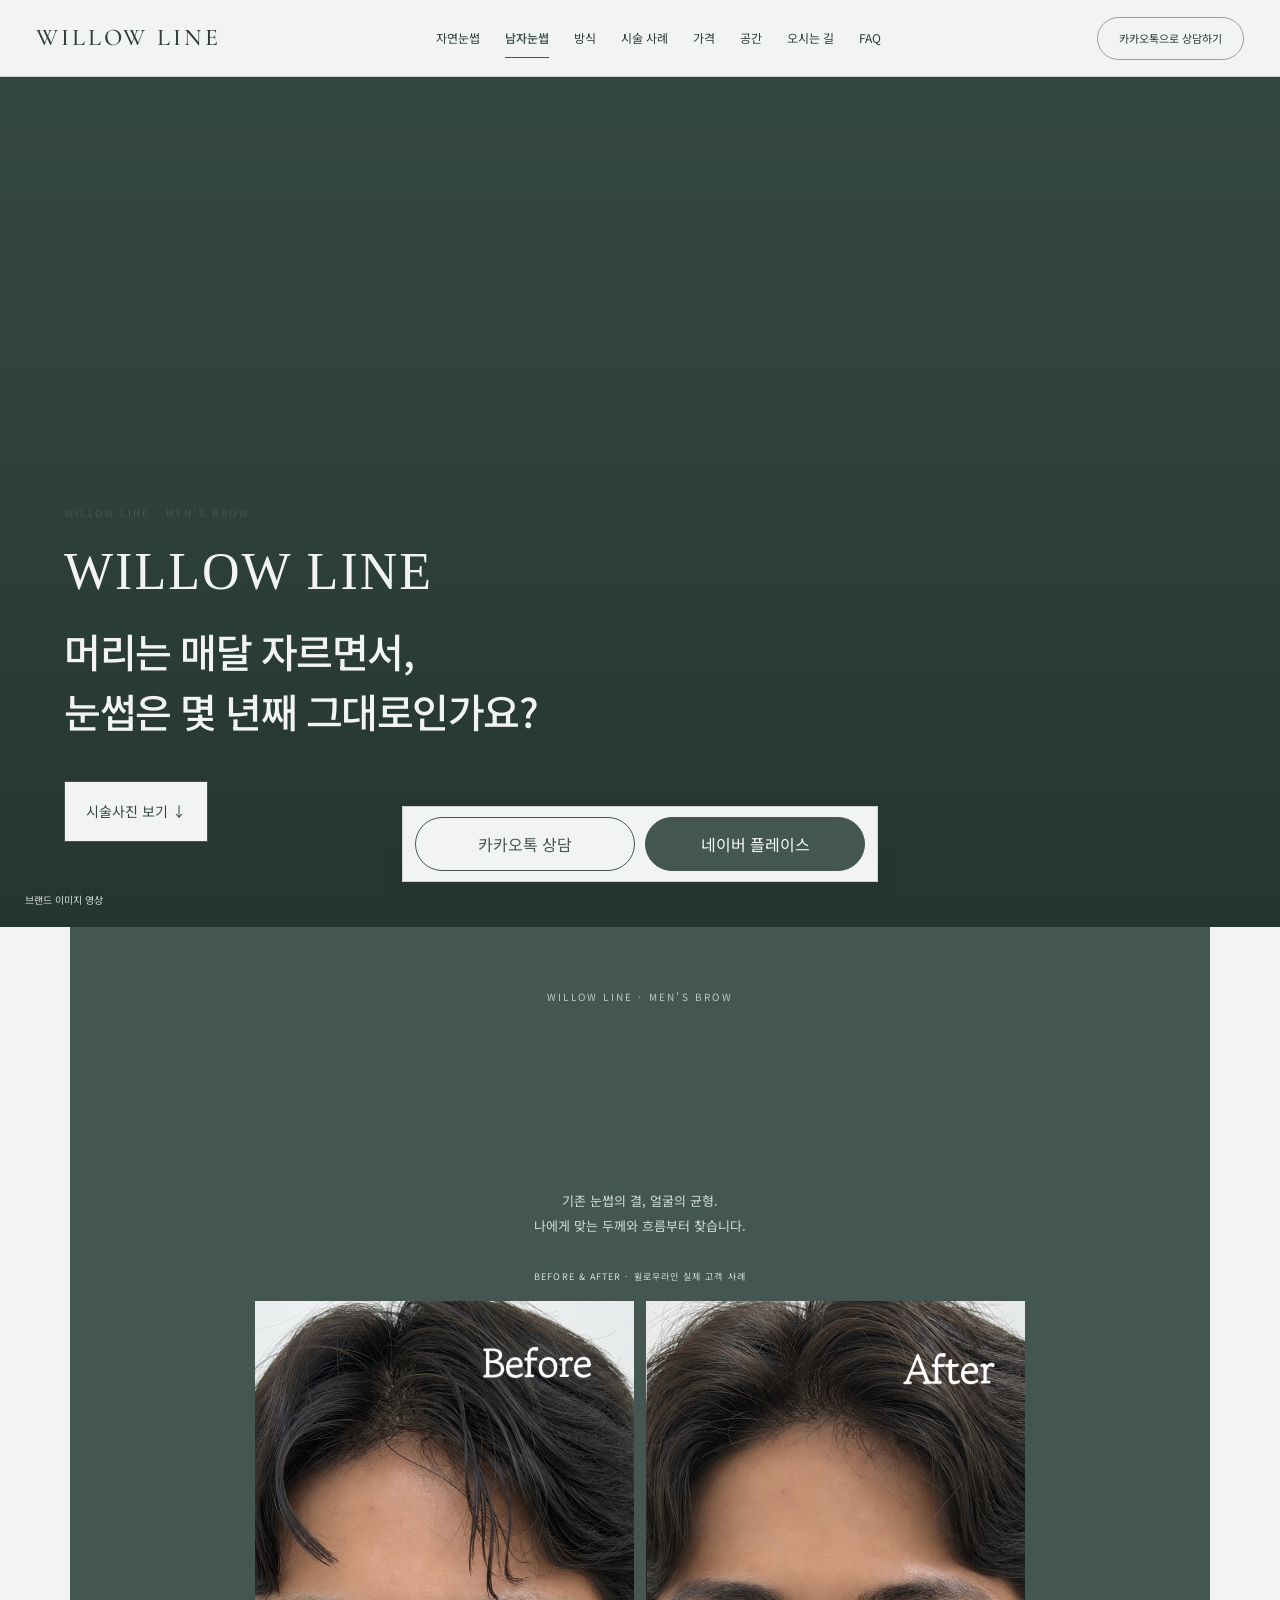
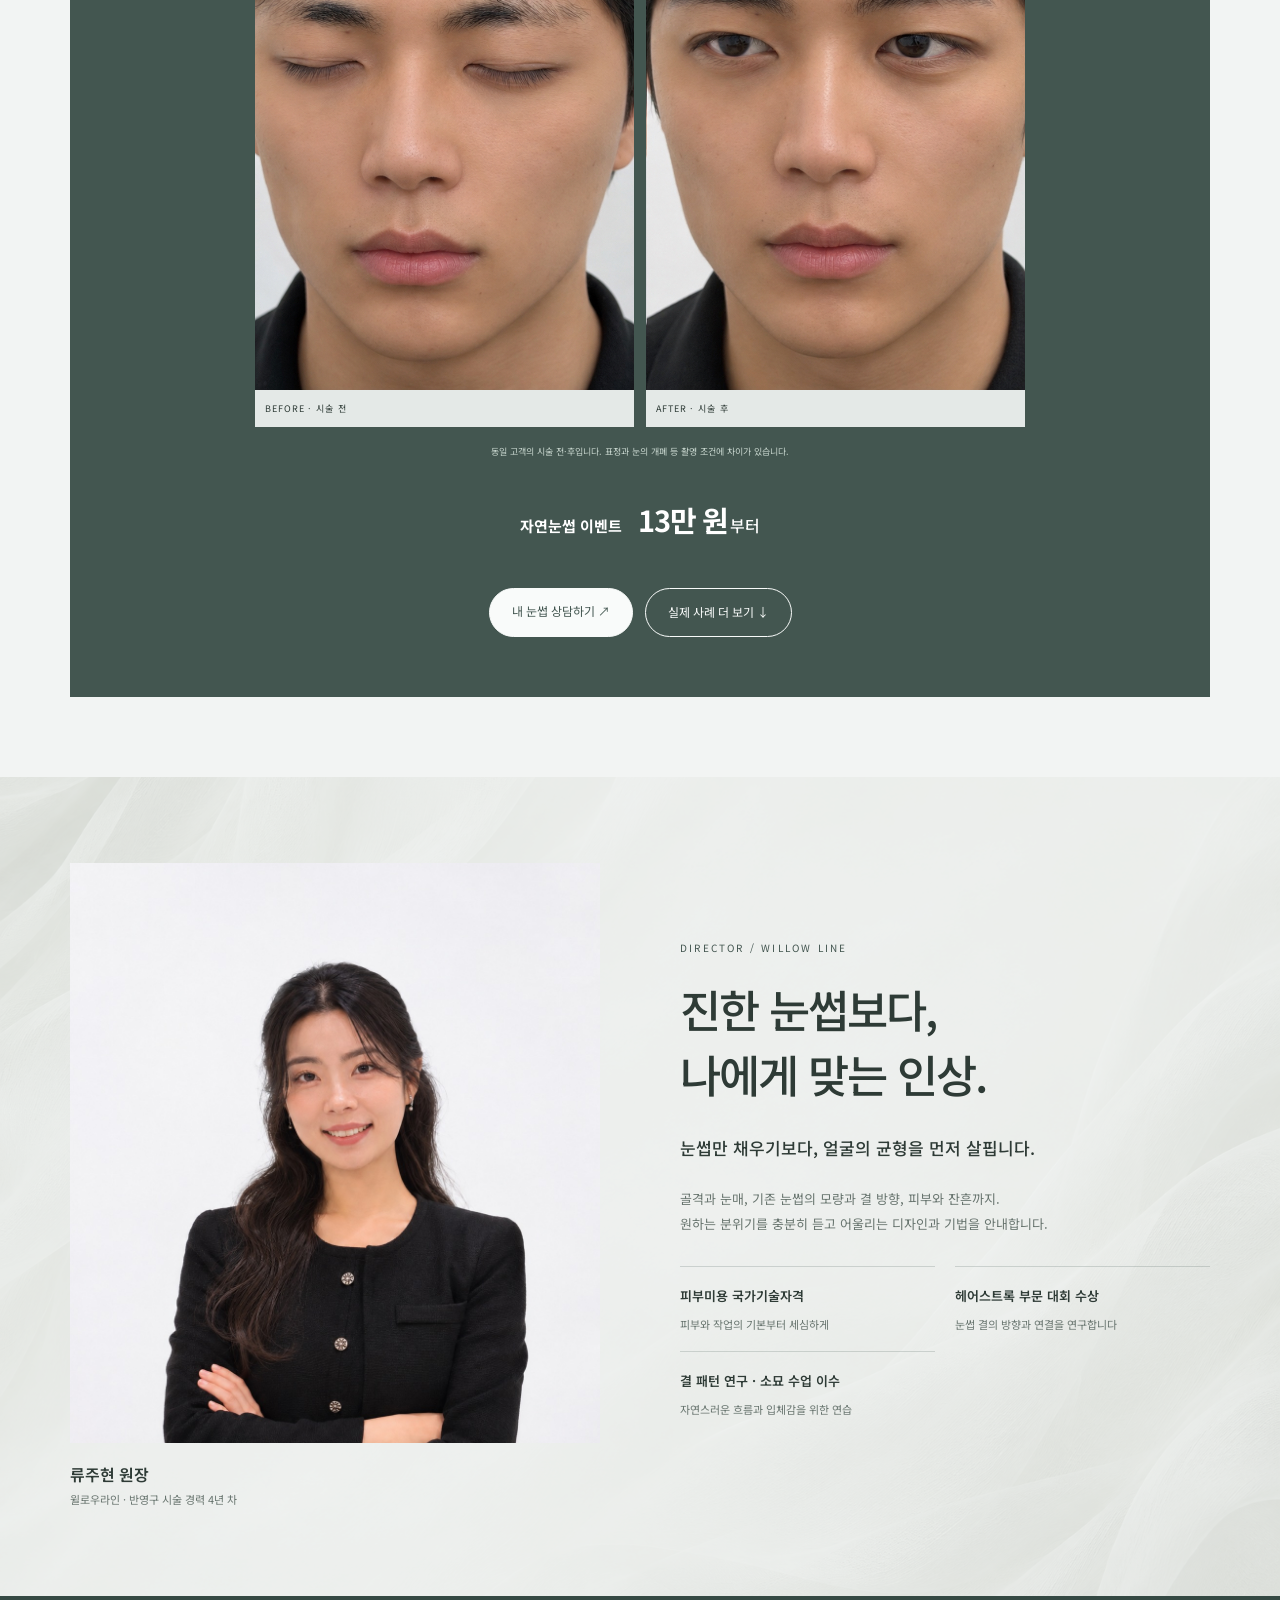
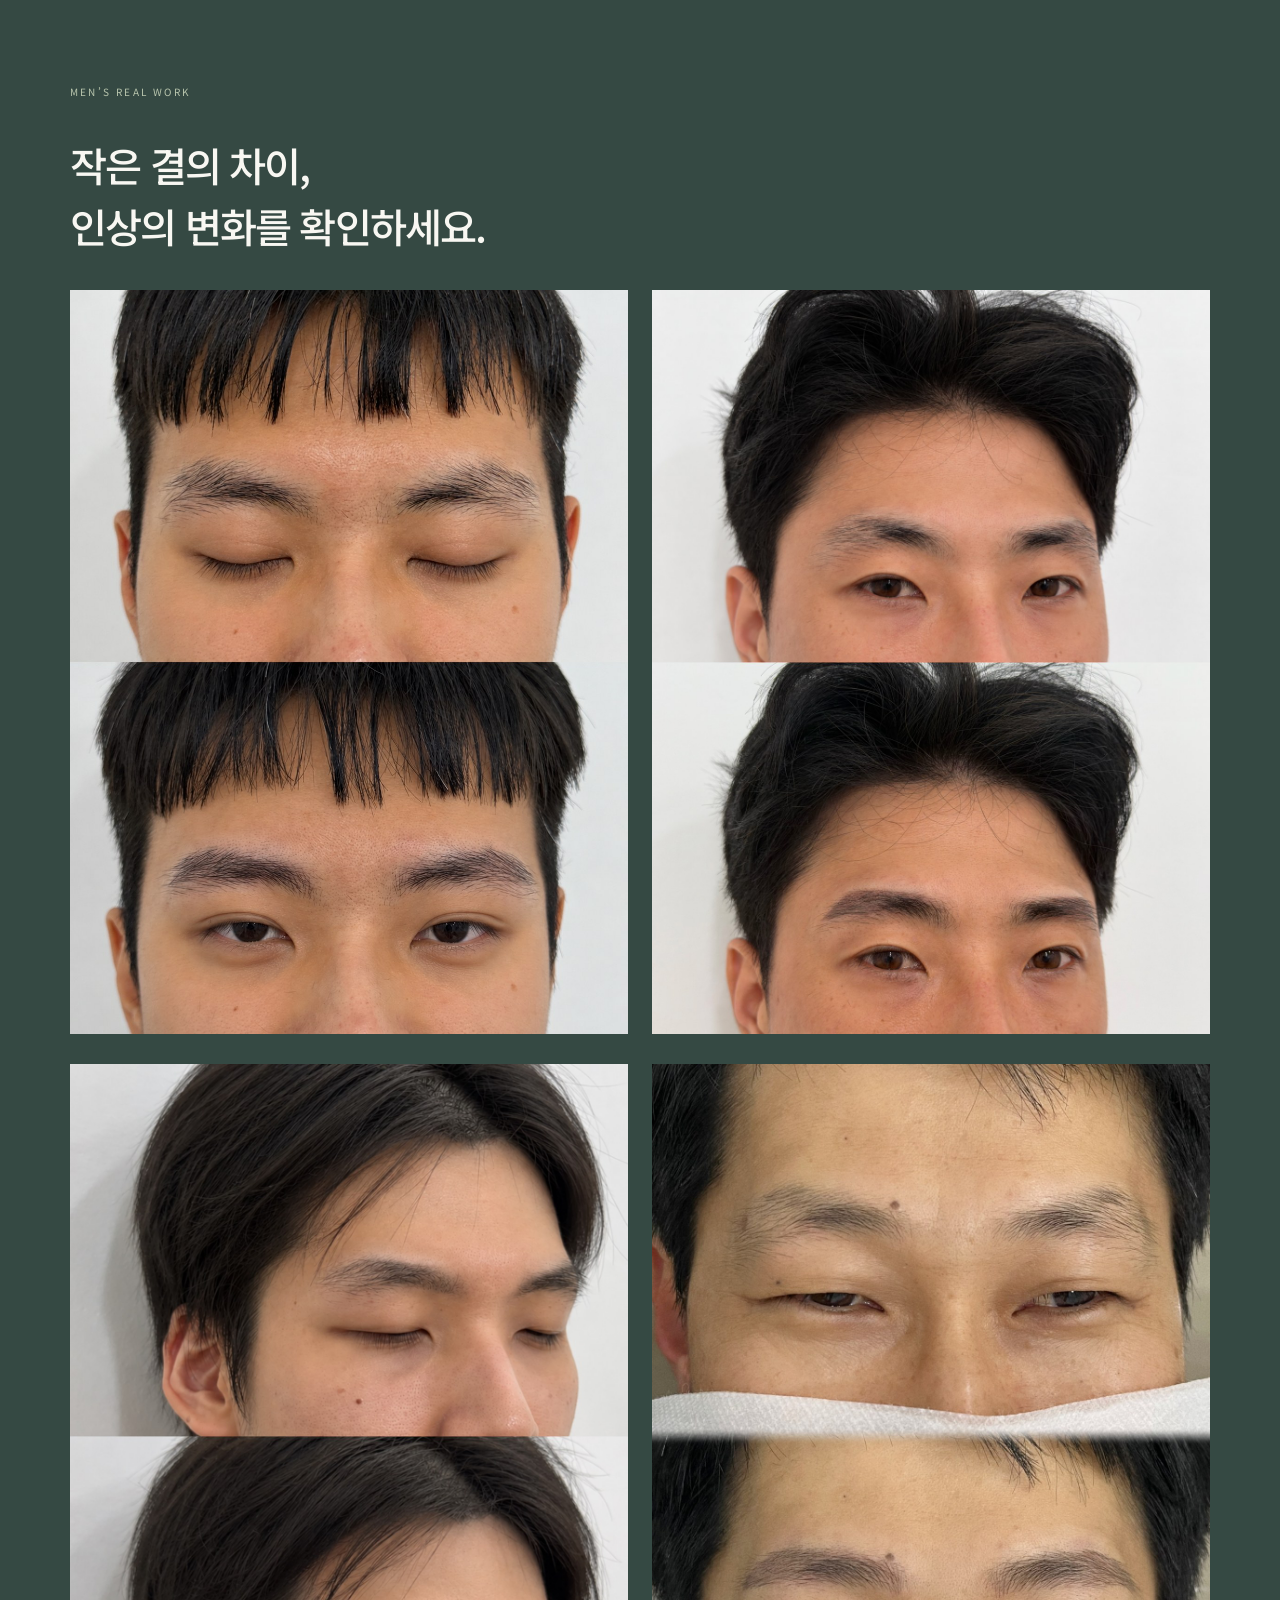
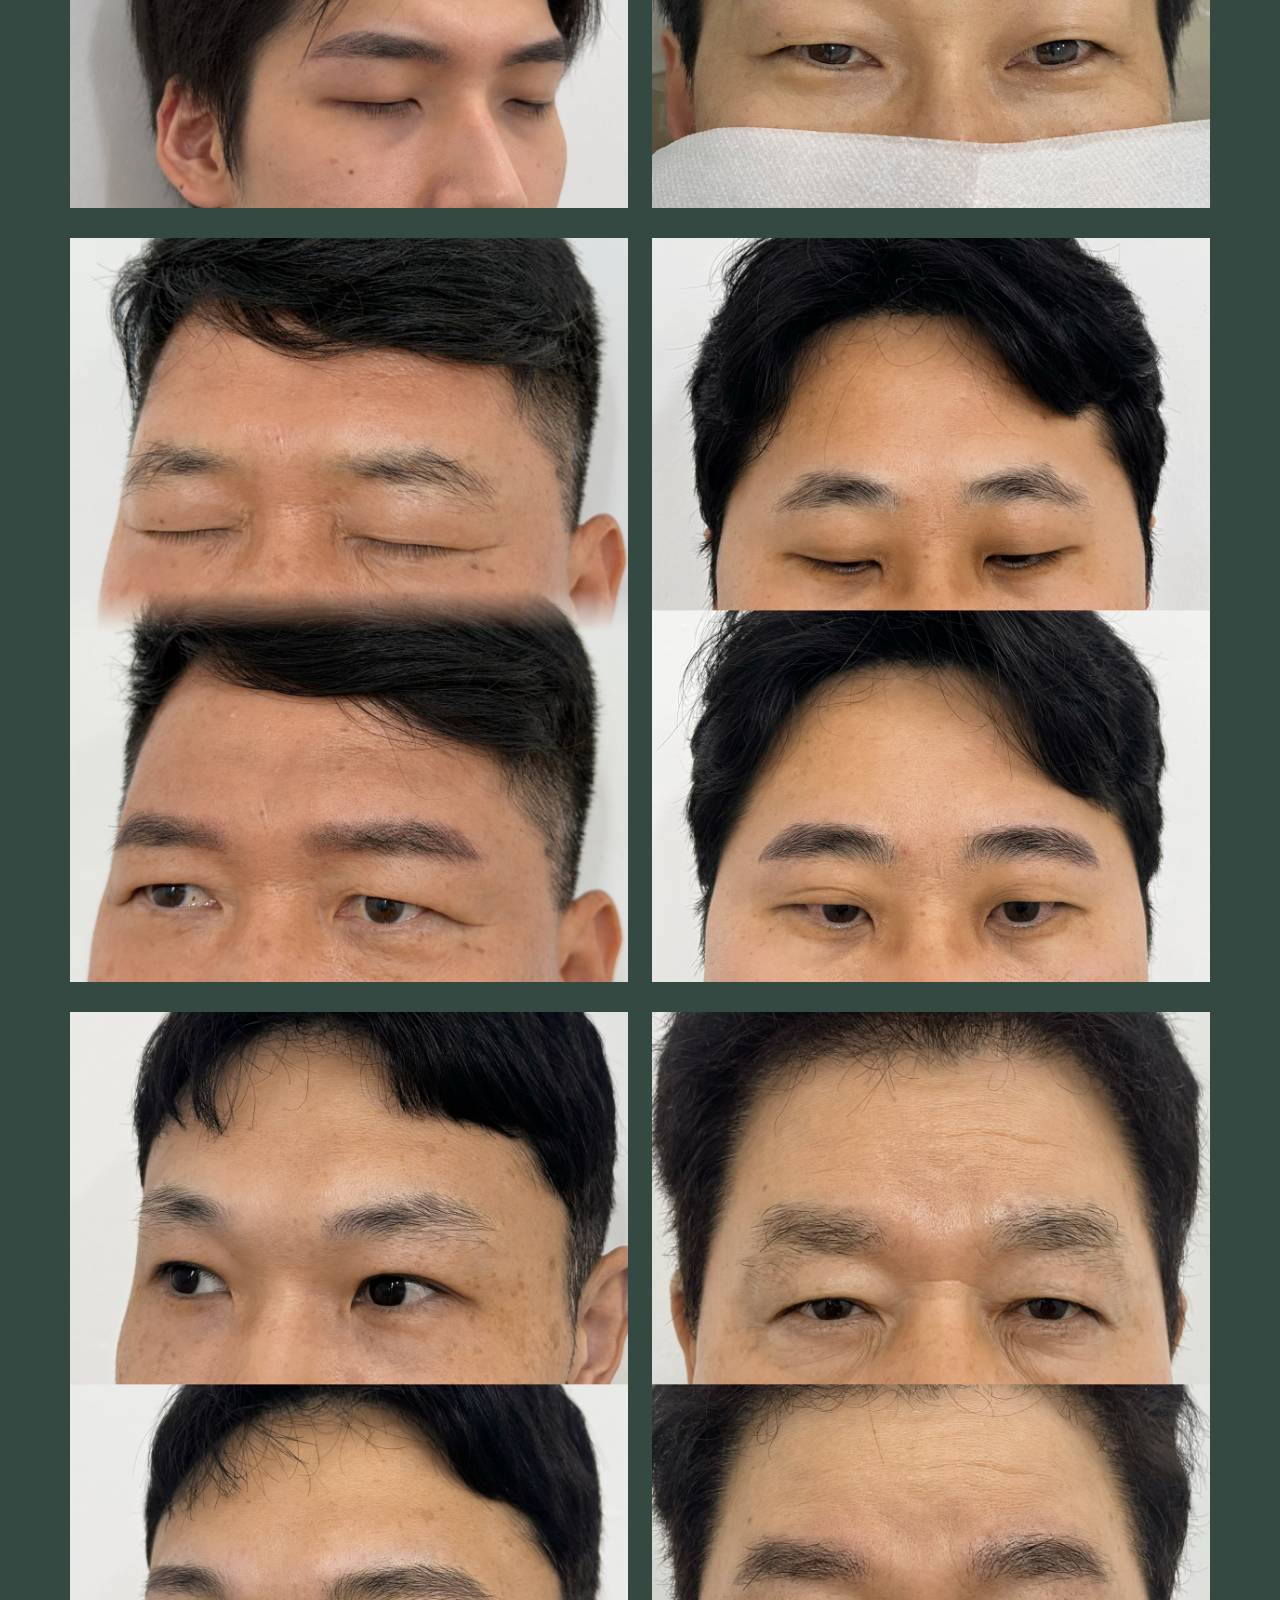
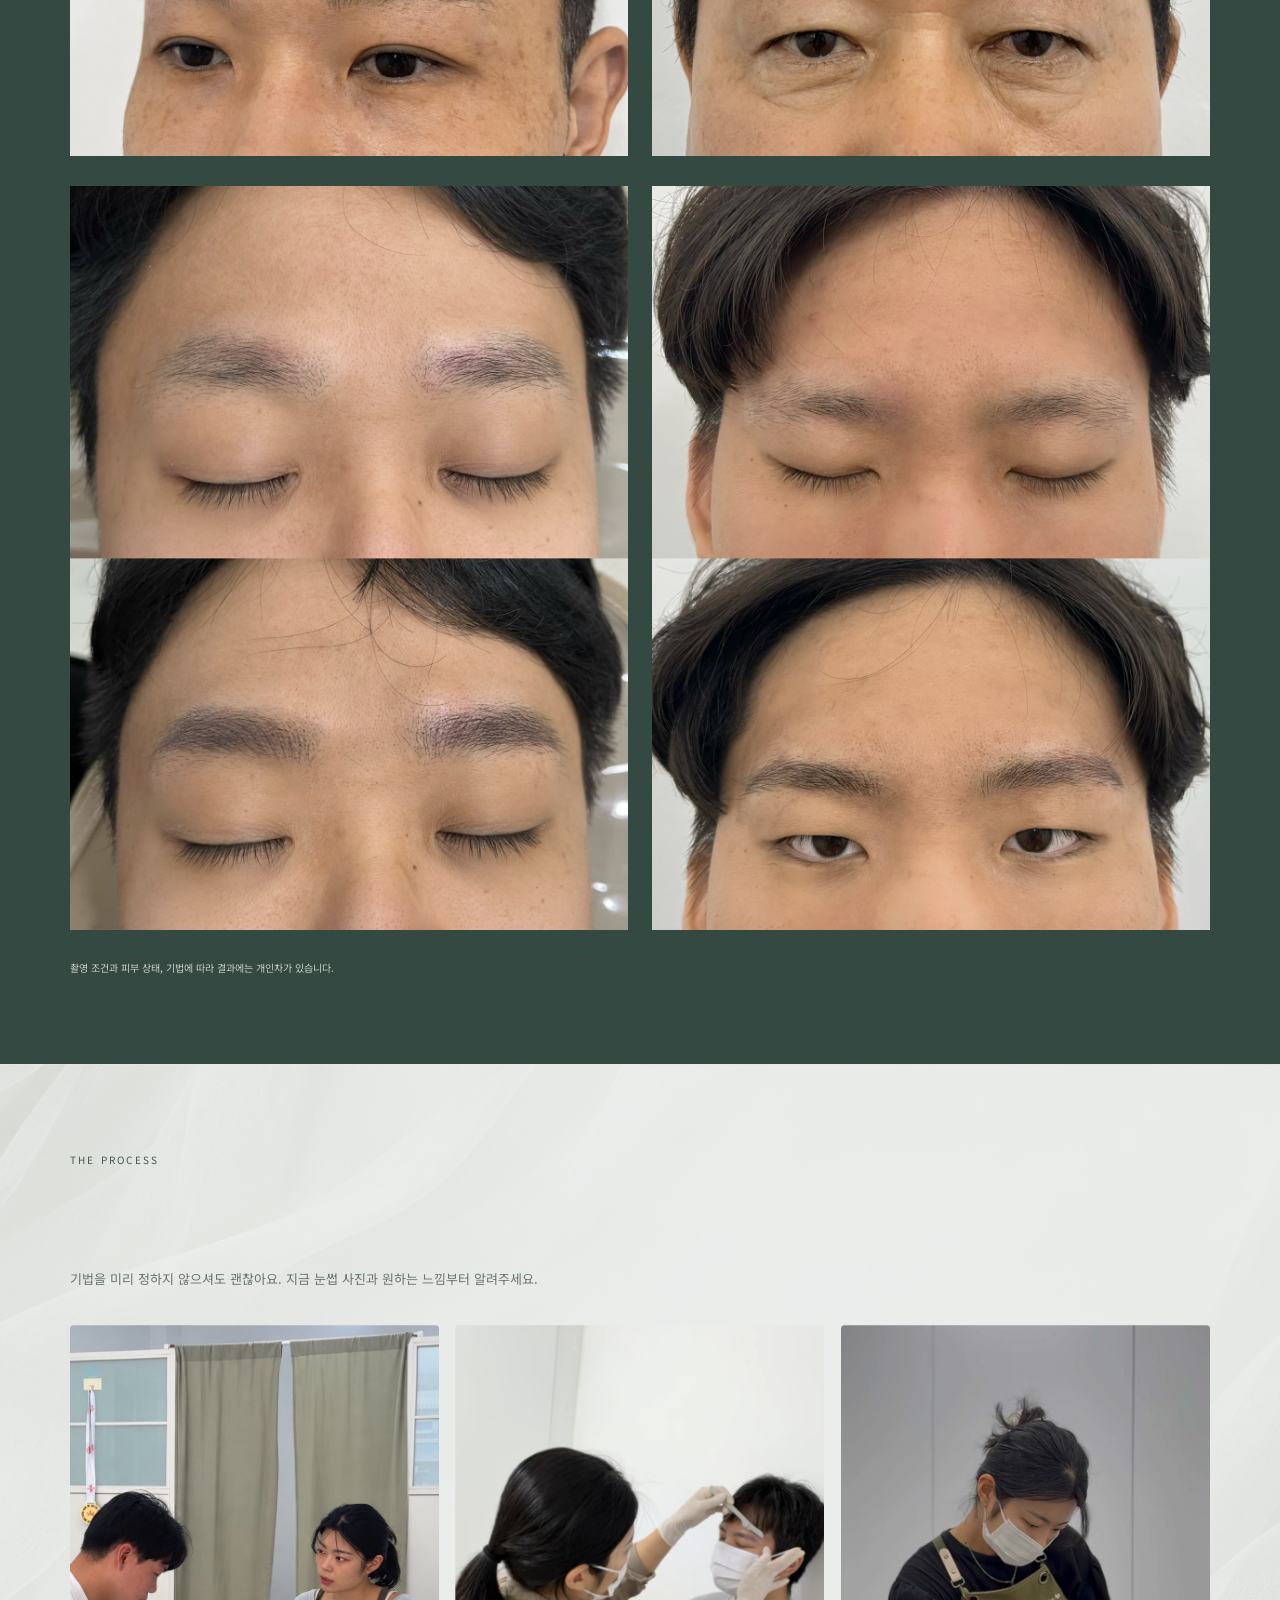
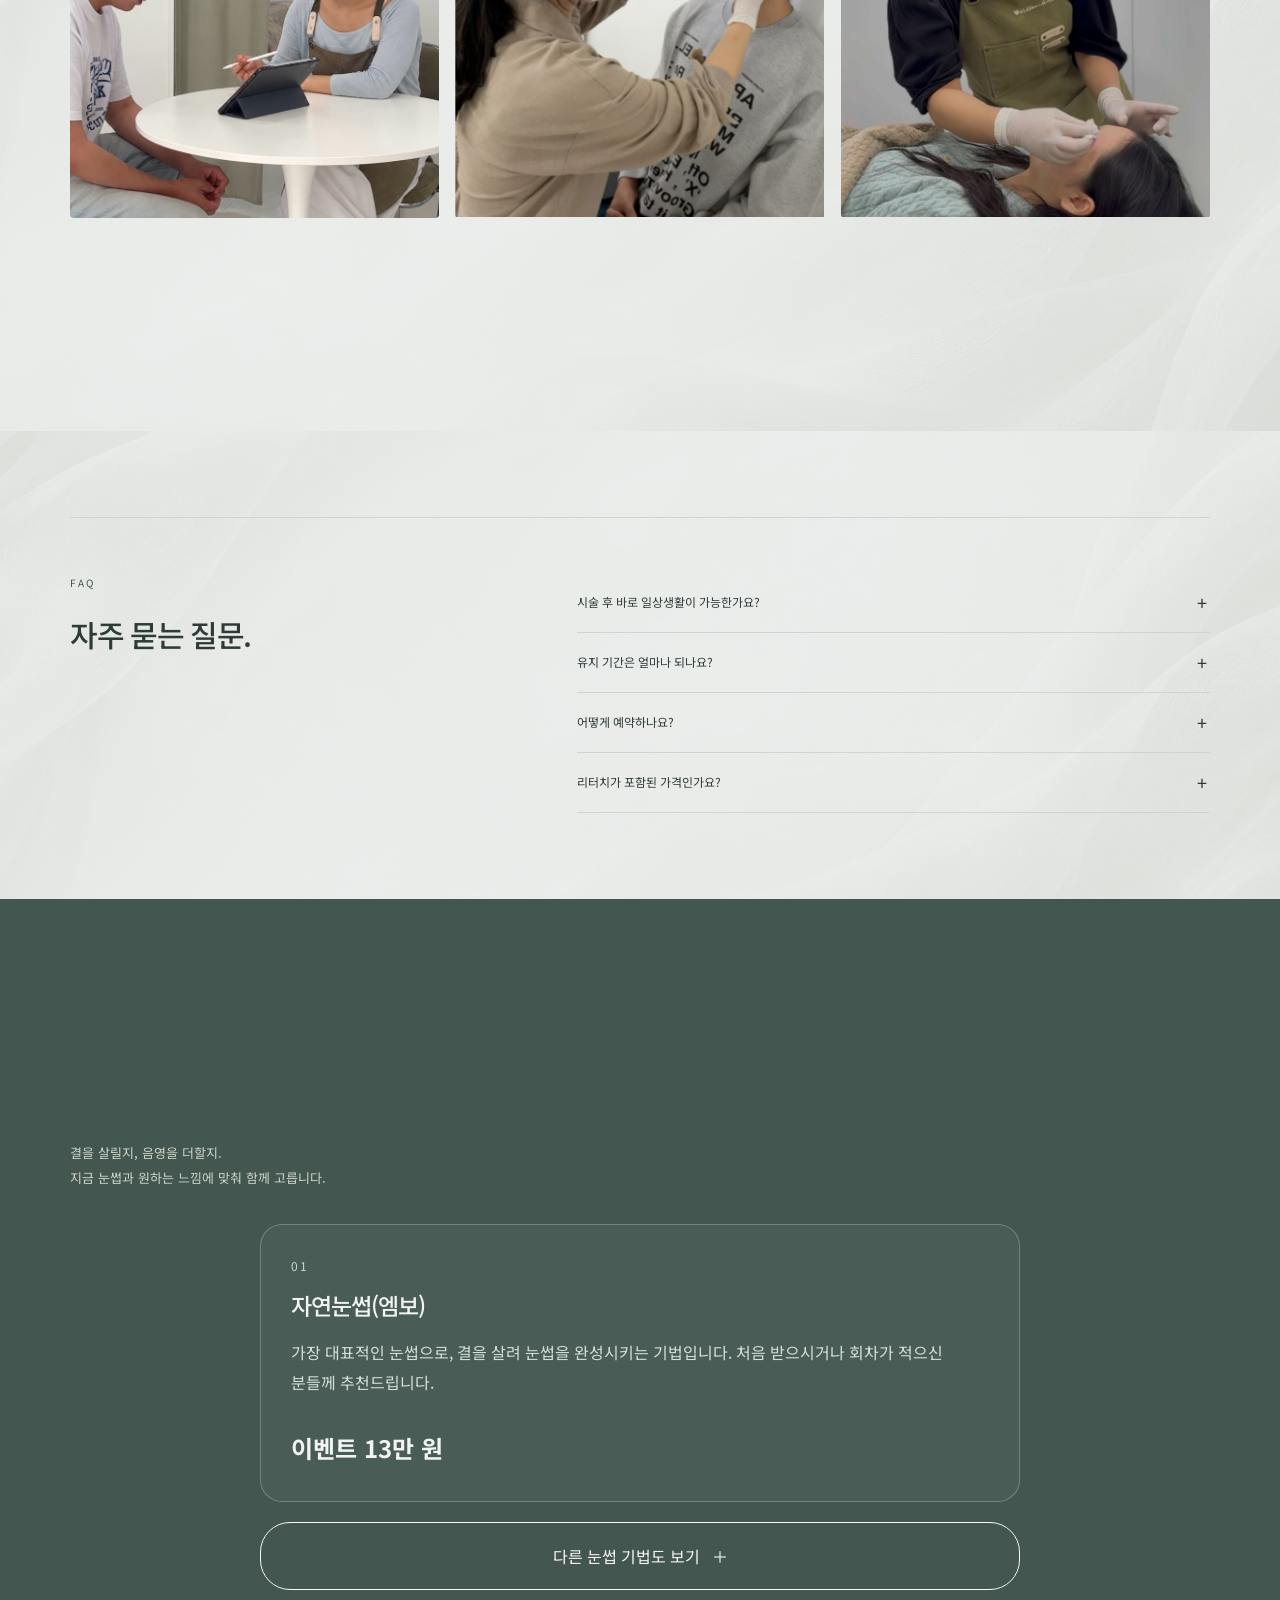
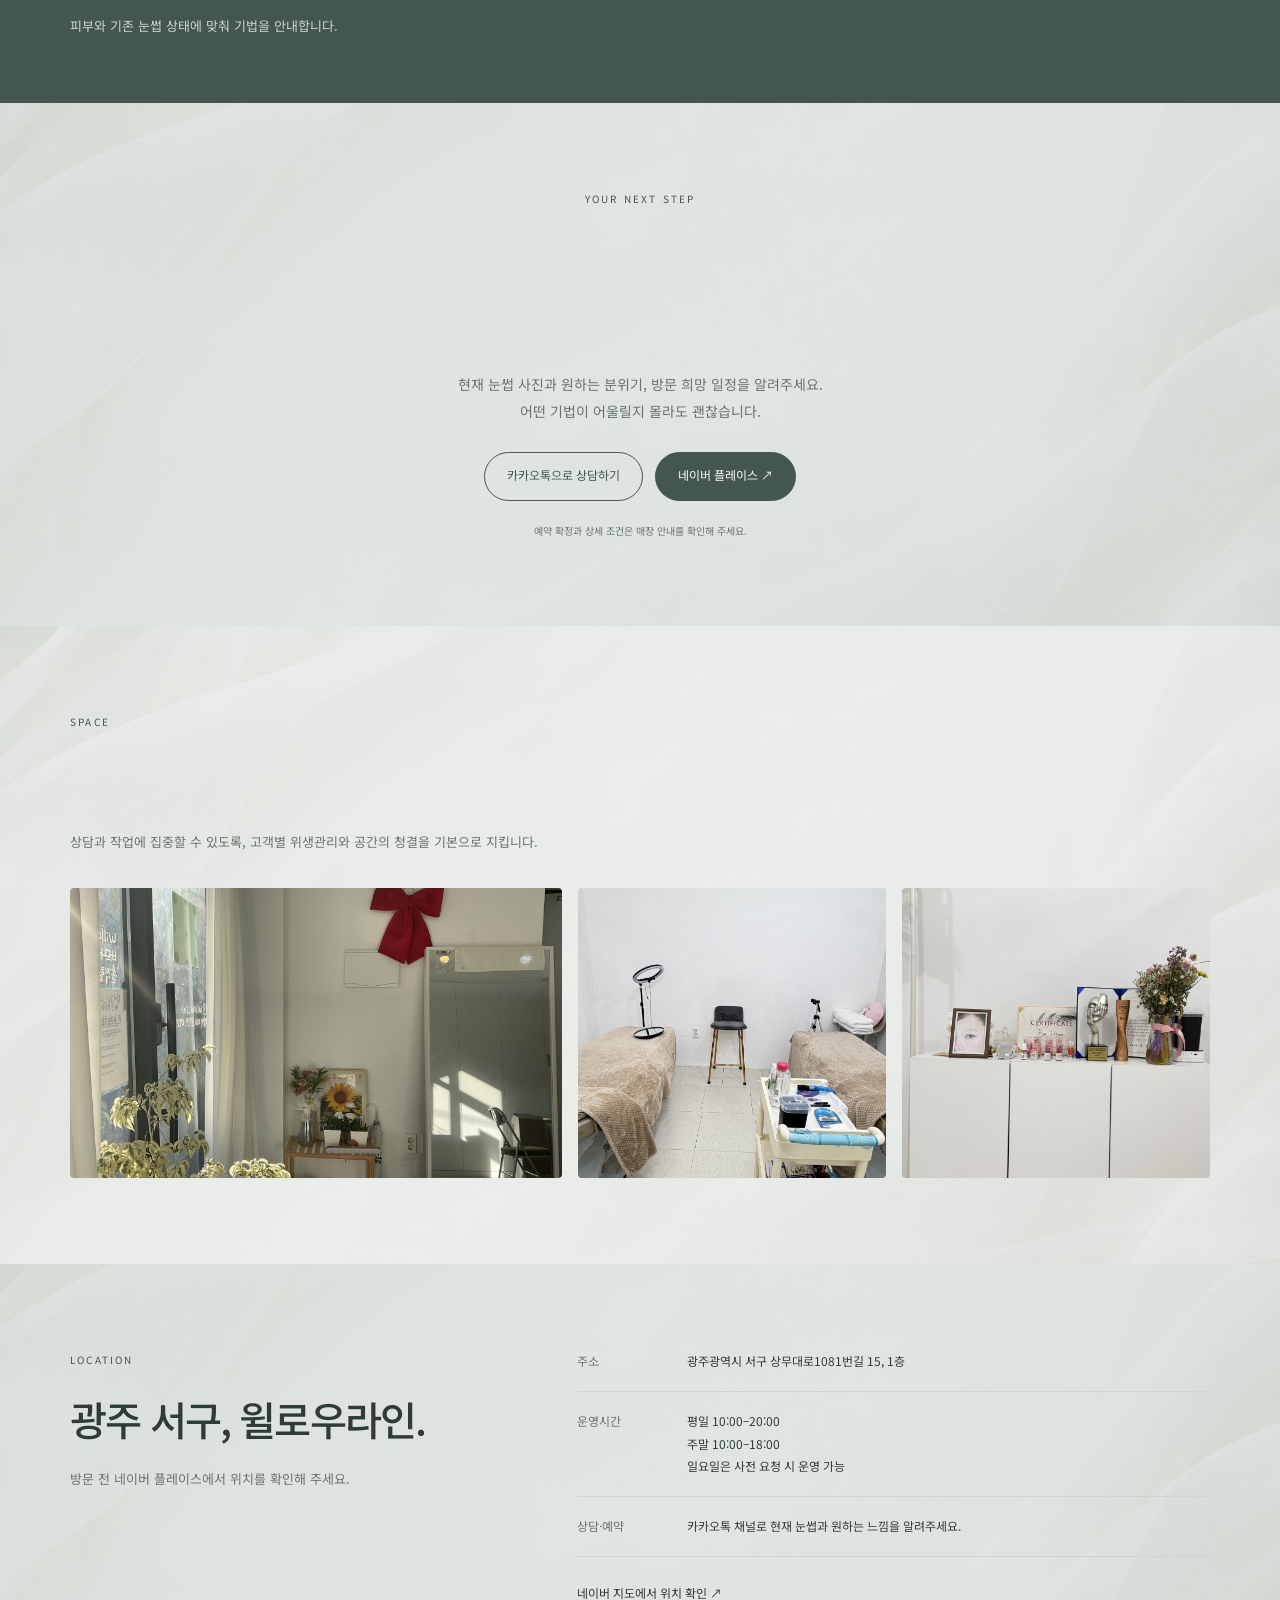
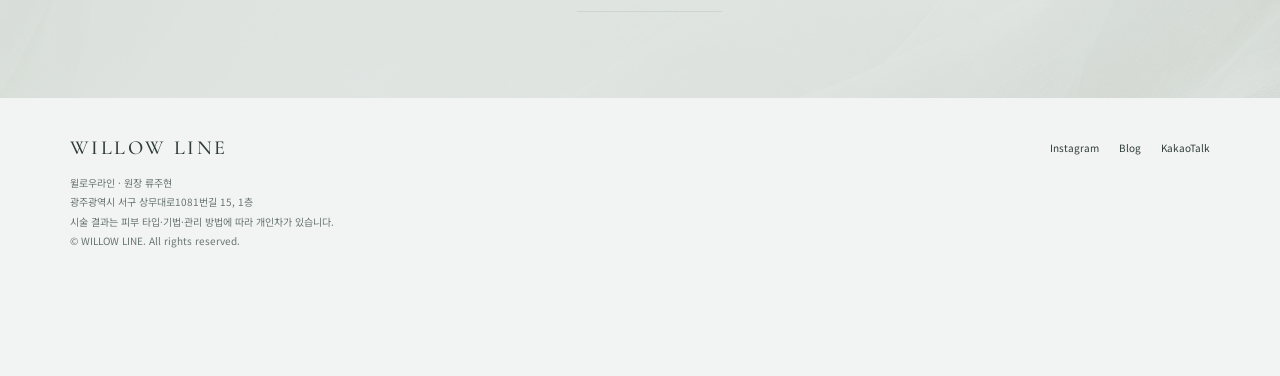
==== commit 600981e8: "Rename embo card and reduce technique typography" ====
--- a/men.html
+++ b/men.html
@@ -12,4 +12,4 @@
 body.men.reference-layout .men-panel .actions a[href*="pf.kakao.com"],body.men.reference-layout #price .actions a[href*="pf.kakao.com"],body.men.reference-layout .reserve .actions a[href*="pf.kakao.com"]{animation:studioLabelBounce 4.8s ease-in-out infinite!important}
 body.men.reference-layout .booking .booking-label{animation:studioLabelBounce 5s ease-in-out infinite!important}
 body.men.reference-layout .booking .pill:nth-child(2) .booking-label{animation-delay:.4s!important}
-</style><style>.men.reference-layout #work .case{border:0;padding:0;background:transparent}.men.reference-layout #work .case-meta{display:none}</style><link rel="stylesheet" href="./light-texture.css?v=light66"><link rel="stylesheet" href="./process-mobile.css?v=process78"><link rel="stylesheet" href="./techniques.css?v=sage85"><link rel="stylesheet" href="./booking-motion.css?v=regular96"><link rel="stylesheet" href="./video-cards.css?v=film-first92"><style>body.men.reference-layout .booking>a.pill,body.men.reference-layout .booking a .booking-label{font-weight:400!important}</style><link rel="stylesheet" href="./technique-expand.css?v=103"></head><body class="men reference-layout"><a class="skip" href="#main">본문 바로가기</a><header class="top"><div class="wrap top-inner"><a class="brand" href="./index.html" aria-label="윌로우라인 자연눈썹 홈">WILLOW LINE</a><nav class="main-nav" aria-label="주요 메뉴"><div class="category"><a href="./index.html">자연눈썹</a><a href="./men.html" aria-current="page">남자눈썹</a></div><div class="section-nav" id="section-nav"><a href="#method">방식</a><a href="#work">시술 사례</a><a href="#price">가격</a><a href="#space">공간</a><a href="#location">오시는 길</a><a href="#faq">FAQ</a></div></nav><a class="header-cta" href="https://pf.kakao.com/_fxhxkMG" target="_blank" rel="noopener noreferrer">카카오톡으로 상담하기</a><button class="menu-button" type="button" aria-label="페이지 메뉴" aria-controls="section-nav" aria-expanded="false">☰</button></div></header><main id="main"><section class="men-brand91" id="brand-film"><video autoplay muted loop playsinline src="./men-brand.mp4"></video><div class="copy"><span class="eyebrow">WILLOW LINE · MEN’S BROW</span><div class="brand">WILLOW LINE</div><h1>머리는 매달 자르면서,<br>눈썹은 몇 년째 그대로인가요?</h1><a class="pill btn" href="#work">시술사진 보기 ↓</a></div><span class="label">브랜드 이미지 영상</span></section><section class="men-hero" id="top"><div class="wrap"><div class="men-panel"><span class="eyebrow">WILLOW LINE · MEN’S BROW</span><h1>눈썹은 자연스럽게,<br><em>인상은 더 또렷하게.</em></h1><p>기존 눈썹의 결, 얼굴의 균형.<br>나에게 맞는 두께와 흐름부터 찾습니다.</p><div class="compare-label">BEFORE & AFTER · 윌로우라인 실제 고객 사례</div><div class="compare-pair"><figure class="compare-tile"><div class="compare-crop horizontal"><img src="./men-hero-nov06.jpg" alt="남성 눈썹 시술 전" fetchpriority="high"></div><figcaption>BEFORE · 시술 전</figcaption></figure><figure class="compare-tile"><div class="compare-crop horizontal after"><img src="./men-hero-nov06.jpg" alt="남성 눈썹 시술 후"></div><figcaption>AFTER · 시술 후</figcaption></figure></div><p class="note">동일 고객의 시술 전·후입니다. 표정과 눈의 개폐 등 촬영 조건에 차이가 있습니다.</p><div class="hero-event men-event"><span>자연눈썹 이벤트</span><strong>13만 원<small class="price-from">부터</small></strong></div><div class="actions" style="justify-content:center"><a class="pill solid" href="https://pf.kakao.com/_fxhxkMG" target="_blank" rel="noopener noreferrer">내 눈썹 상담하기 ↗</a><a class="pill" href="#work">실제 사례 더 보기 ↓</a></div></div></div></section><section class="section director-section" id="director"><div class="wrap director-grid"><figure class="director-photo"><img src="./director-men.jpg" loading="lazy" alt="윌로우라인 류주현 원장 프로필 사진"><figcaption><strong>류주현 원장</strong><span>윌로우라인 · 반영구 시술 경력 4년 차</span></figcaption></figure><div class="director-content"><span class="eyebrow">DIRECTOR / WILLOW LINE</span><h2 class="statement">진한 눈썹보다,<br>나에게 맞는 인상.</h2><p class="director-lead">눈썹만 채우기보다, 얼굴의 균형을 먼저 살핍니다.</p><p>골격과 눈매, 기존 눈썹의 모량과 결 방향, 피부와 잔흔까지.<br>원하는 분위기를 충분히 듣고 어울리는 디자인과 기법을 안내합니다.</p><dl class="director-facts"><div><dt>피부미용 국가기술자격</dt><dd>피부와 작업의 기본부터 세심하게</dd></div><div><dt>헤어스트록 부문 대회 수상</dt><dd>눈썹 결의 방향과 연결을 연구합니다</dd></div><div><dt>결 패턴 연구 · 소묘 수업 이수</dt><dd>자연스러운 흐름과 입체감을 위한 연습</dd></div></dl></div></div></section><section class="section gallery-section men-gallery" id="work"><div class="wrap"><div class="head"><span class="eyebrow">MEN’S REAL WORK</span><h2 class="title">작은 결의 차이,<br>인상의 변화를 확인하세요.</h2></div><div class="gallery-grid"><button class="case" data-photo="./gallery-men-01.jpg" data-category="men" data-caption="남자눈썹 실제 시술 사례 01 · 촬영 조건과 시술 결과에는 개인차가 있습니다." aria-label="남자눈썹 실제 시술 사례 01 크게 보기"><div class="case-photo"><img src="./gallery-men-01.jpg" loading="lazy" alt="남자눈썹 실제 시술 사례 01"></div></button><button class="case" data-photo="./gallery-men-02.jpg" data-category="men" data-caption="남자눈썹 실제 시술 사례 02 · 촬영 조건과 시술 결과에는 개인차가 있습니다." aria-label="남자눈썹 실제 시술 사례 02 크게 보기"><div class="case-photo"><img src="./gallery-men-02.jpg" loading="lazy" alt="남자눈썹 실제 시술 사례 02"></div></button><button class="case" data-photo="./gallery-men-03.jpg" data-category="men" data-caption="남자눈썹 실제 시술 사례 03 · 촬영 조건과 시술 결과에는 개인차가 있습니다." aria-label="남자눈썹 실제 시술 사례 03 크게 보기"><div class="case-photo"><img src="./gallery-men-03.jpg" loading="lazy" alt="남자눈썹 실제 시술 사례 03"></div></button><button class="case" data-photo="./gallery-men-04.jpg" data-category="men" data-caption="남자눈썹 실제 시술 사례 04 · 촬영 조건과 시술 결과에는 개인차가 있습니다." aria-label="남자눈썹 실제 시술 사례 04 크게 보기"><div class="case-photo"><img src="./gallery-men-04.jpg" loading="lazy" alt="남자눈썹 실제 시술 사례 04"></div></button><button class="case" data-photo="./gallery-men-05.jpg" data-category="men" data-caption="남자눈썹 실제 시술 사례 05 · 촬영 조건과 시술 결과에는 개인차가 있습니다." aria-label="남자눈썹 실제 시술 사례 05 크게 보기"><div class="case-photo"><img src="./gallery-men-05.jpg" loading="lazy" alt="남자눈썹 실제 시술 사례 05"></div></button><button class="case" data-photo="./gallery-men-06.jpg" data-category="men" data-caption="남자눈썹 실제 시술 사례 06 · 촬영 조건과 시술 결과에는 개인차가 있습니다." aria-label="남자눈썹 실제 시술 사례 06 크게 보기"><div class="case-photo"><img src="./gallery-men-06.jpg" loading="lazy" alt="남자눈썹 실제 시술 사례 06"></div></button><button class="case" data-photo="./gallery-men-07.jpg" data-category="men" data-caption="남자눈썹 실제 시술 사례 07 · 촬영 조건과 시술 결과에는 개인차가 있습니다." aria-label="남자눈썹 실제 시술 사례 07 크게 보기"><div class="case-photo"><img src="./gallery-men-07.jpg" loading="lazy" alt="남자눈썹 실제 시술 사례 07"></div></button><button class="case" data-photo="./gallery-men-08.jpg" data-category="men" data-caption="남자눈썹 실제 시술 사례 08 · 촬영 조건과 시술 결과에는 개인차가 있습니다." aria-label="남자눈썹 실제 시술 사례 08 크게 보기"><div class="case-photo"><img src="./gallery-men-08.jpg" loading="lazy" alt="남자눈썹 실제 시술 사례 08"></div></button><button class="case" data-photo="./gallery-men-09.jpg" data-category="men" data-caption="남자눈썹 실제 시술 사례 09 · 촬영 조건과 시술 결과에는 개인차가 있습니다." aria-label="남자눈썹 실제 시술 사례 09 크게 보기"><div class="case-photo"><img src="./gallery-men-09.jpg" loading="lazy" alt="남자눈썹 실제 시술 사례 09"></div></button><button class="case" data-photo="./gallery-men-10.jpg" data-category="men" data-caption="남자눈썹 실제 시술 사례 10 · 촬영 조건과 시술 결과에는 개인차가 있습니다." aria-label="남자눈썹 실제 시술 사례 10 크게 보기"><div class="case-photo"><img src="./gallery-men-10.jpg" loading="lazy" alt="남자눈썹 실제 시술 사례 10"></div></button></div><p class="note">촬영 조건과 피부 상태, 기법에 따라 결과에는 개인차가 있습니다.</p></div></section><section class="section process" id="method"><div class="wrap"><div class="head"><span class="eyebrow">THE PROCESS</span><h2 class="title">상담부터 관리 안내까지.</h2><p class="desc">기법을 미리 정하지 않으셔도 괜찮아요. 지금 눈썹 사진과 원하는 느낌부터 알려주세요.</p></div><div class="process-photos"><figure><img src="./process-talk.jpg" loading="lazy" alt="윌로우라인 실제 01 · 상담 모습"><figcaption><span>01 · 상담</span><p class="process-caption-desc">기존 경험과 원하는 느낌, 걱정되는 부분을 나눕니다.</p></figcaption></figure><figure><video class="process-video" autoplay muted loop playsinline disablepictureinpicture disableremoteplayback preload="metadata" poster="./process-design-poster.png" aria-label="얼굴과 눈썹 디자인 확인 영상"><source src="./process-design.mp4" type="video/mp4"></video><figcaption><span>02 · 디자인 확인</span><p class="process-caption-desc">모량과 결 방향, 골격과 피부·잔흔을 살핍니다.</p></figcaption></figure><figure><video class="process-video" autoplay muted loop playsinline disablepictureinpicture disableremoteplayback preload="metadata" poster="./process-treatment-poster.png" aria-label="섬세한 시술 과정 영상"><source src="./process-treatment.mp4" type="video/mp4"></video><figcaption><span>03 · 디자인 및 섬세한 작업</span><p class="process-caption-desc">어울리는 디자인과 기법을 설명하고 피부 반응을 살피며 진행합니다.</p></figcaption></figure></div></div></section><section class="section faq" id="faq"><div class="wrap faq-grid"><div><div class="head"><span class="eyebrow">FAQ</span><h2 class="title">자주 묻는 질문.</h2></div></div><div><details><summary>시술 후 바로 일상생활이 가능한가요?</summary><p>일상생활이 가능한 경우가 많지만 초기 진한 색감·붉어짐·각질이 있을 수 있습니다. 중요한 일정이 있다면 가능하면 3~4주 여유를 두고 미리 상담해 주세요.</p></details><details><summary>유지 기간은 얼마나 되나요?</summary><p>일반적으로 약 1~2년이나 피부 타입과 생활 습관, 기법에 따라 개인차가 있습니다.</p></details><details><summary>어떻게 예약하나요?</summary><p>카카오톡 채널로 희망 일정과 원하는 느낌을 알려주세요. 기존 반영구 경험이나 잔흔이 있다면 현재 눈썹 사진도 보내주시면 도움이 됩니다.</p></details><details><summary>리터치가 포함된 가격인가요?</summary><p>2차 작업의 포함 여부·일정·비용과 세부 예약 조건은 상담에서 확인해 주세요. 현재 눈썹 상태에 맞는 작업 방향과 함께 안내드립니다.</p></details></div></div></section><section class="section techniques84" id="price"><div class="wrap"><div class="head"><span class="eyebrow">BROW TECHNIQUES</span><h2 class="title">내 눈썹에는<br>어떤 기법이 어울릴까요?</h2><p class="desc">결을 살릴지, 음영을 더할지.<br>지금 눈썹과 원하는 느낌에 맞춰 함께 고릅니다.</p></div><div class="technique-stack103"><article class="technique-card84"><span class="technique-num84">01</span><h3>엠보눈썹</h3><p>가장 대표적인 눈썹으로, 결을 살려 눈썹을 완성시키는 기법입니다. 처음 받으시거나 회차가 적으신 분들께 추천드립니다.</p><strong>이벤트 13만 원</strong></article><details class="technique-expand103"><summary>다른 눈썹 기법도 보기 <span class="plus103">＋</span></summary><div class="technique-rest103"><article class="technique-card84"><span class="technique-num84">02</span><h3>섀도우눈썹</h3><p>점으로 채우는 기법으로 아이브로우로 그린 듯 부드럽지만 자연눈썹(엠보)보다 또렷한 눈썹으로 완성됩니다. 모량이 많으신 분들께 추천드립니다.</p><strong>16만 원</strong></article><article class="technique-card84"><span class="technique-num84">03</span><h3>콤보눈썹</h3><p>결표현과 점이 동시에 들어가는 기법으로, 뒷쪽 모량이 적으신 분들께 추천드립니다.</p><strong>17만 원</strong></article><article class="technique-card84"><span class="technique-num84">04</span><h3>헤어스트록눈썹</h3><p>바늘 하나로 눈썹결을 그리는 방식으로, 깃털처럼 표현하여 가장 자연스러운 눈썹을 연출해드립니다. 통증에 예민하시거나 회차가 많으신 분들께는 필수입니다.</p><strong>25만 원</strong></article></div></details></div><p class="technique-note84">피부와 기존 눈썹 상태에 맞춰 기법을 안내합니다.</p></div></section><section class="section reserve" id="reserve"><div class="wrap"><span class="eyebrow">YOUR NEXT STEP</span><h2 class="title">내 눈썹의 고민,<br>상담부터 시작해 보세요.</h2><p class="desc">현재 눈썹 사진과 원하는 분위기, 방문 희망 일정을 알려주세요.<br>어떤 기법이 어울릴지 몰라도 괜찮습니다.</p><div class="actions"><a class="pill" href="https://pf.kakao.com/_fxhxkMG" target="_blank" rel="noopener noreferrer">카카오톡으로 상담하기</a><a class="pill solid" href="https://map.naver.com/p/entry/place/2011356206?placePath=%2Fhome" target="_blank" rel="noopener noreferrer">네이버 플레이스 ↗</a></div><small>예약 확정과 상세 조건은 매장 안내를 확인해 주세요.</small></div></section><section class="section space" id="space"><div class="wrap"><div class="head"><span class="eyebrow">SPACE</span><h2 class="title">윌로우라인의 공간.</h2><p class="desc">상담과 작업에 집중할 수 있도록, 고객별 위생관리와 공간의 청결을 기본으로 지킵니다.</p></div><div class="space-grid"><img src="./studio.jpg" loading="lazy" alt="윌로우라인 매장 전경"><img src="./space-treatment.jpg" loading="lazy" alt="윌로우라인 시술 공간"><img src="./space-detail.jpg" loading="lazy" alt="윌로우라인 매장 내부"></div></div></section><section class="section location" id="location"><div class="wrap location-grid"><div><div class="head"><span class="eyebrow">LOCATION</span><h2 class="title">광주 서구, 윌로우라인.</h2><p class="desc">방문 전 네이버 플레이스에서 위치를 확인해 주세요.</p></div></div><div><dl><div><dt>주소</dt><dd>광주광역시 서구 상무대로1081번길 15, 1층</dd></div><div><dt>운영시간</dt><dd>평일 10:00–20:00<br>주말 10:00–18:00<br>일요일은 사전 요청 시 운영 가능</dd></div><div><dt>상담·예약</dt><dd>카카오톡 채널로 현재 눈썹과 원하는 느낌을 알려주세요.</dd></div></dl><a class="text-link" href="https://map.naver.com/p/entry/place/2011356206?placePath=%2Fhome" target="_blank" rel="noopener noreferrer">네이버 지도에서 위치 확인 ↗</a></div></div></section></main><footer class="footer"><div class="wrap"><div><div class="brand">WILLOW LINE</div><p>윌로우라인 · 원장 류주현<br>광주광역시 서구 상무대로1081번길 15, 1층<br>시술 결과는 피부 타입·기법·관리 방법에 따라 개인차가 있습니다.<br>© WILLOW LINE. All rights reserved.</p></div><div class="social"><a class="" href="https://www.instagram.com/willow__line" target="_blank" rel="noopener noreferrer">Instagram</a><a class="" href="https://blog.naver.com/rjh9609" target="_blank" rel="noopener noreferrer">Blog</a><a class="" href="https://pf.kakao.com/_fxhxkMG" target="_blank" rel="noopener noreferrer">KakaoTalk</a></div></div></footer><div class="booking" aria-label="빠른 상담과 위치 확인"><a class="pill" href="https://pf.kakao.com/_fxhxkMG" target="_blank" rel="noopener noreferrer">카카오톡 상담</a><a class="pill solid" href="https://map.naver.com/p/entry/place/2011356206?placePath=%2Fhome" target="_blank" rel="noopener noreferrer">네이버 플레이스</a></div><dialog aria-label="윌로우라인 실제 시술 사례"><button type="button" aria-label="사진 닫기">×</button><img src="./result-01.jpg" alt=""><p></p></dialog><script src="./site.js?v=studio-motion49" defer></script></body></html>+</style><style>.men.reference-layout #work .case{border:0;padding:0;background:transparent}.men.reference-layout #work .case-meta{display:none}</style><link rel="stylesheet" href="./light-texture.css?v=light66"><link rel="stylesheet" href="./process-mobile.css?v=process78"><link rel="stylesheet" href="./techniques.css?v=sage85"><link rel="stylesheet" href="./booking-motion.css?v=regular96"><link rel="stylesheet" href="./video-cards.css?v=film-first92"><style>body.men.reference-layout .booking>a.pill,body.men.reference-layout .booking a .booking-label{font-weight:400!important}</style><link rel="stylesheet" href="./technique-expand.css?v=104"></head><body class="men reference-layout"><a class="skip" href="#main">본문 바로가기</a><header class="top"><div class="wrap top-inner"><a class="brand" href="./index.html" aria-label="윌로우라인 자연눈썹 홈">WILLOW LINE</a><nav class="main-nav" aria-label="주요 메뉴"><div class="category"><a href="./index.html">자연눈썹</a><a href="./men.html" aria-current="page">남자눈썹</a></div><div class="section-nav" id="section-nav"><a href="#method">방식</a><a href="#work">시술 사례</a><a href="#price">가격</a><a href="#space">공간</a><a href="#location">오시는 길</a><a href="#faq">FAQ</a></div></nav><a class="header-cta" href="https://pf.kakao.com/_fxhxkMG" target="_blank" rel="noopener noreferrer">카카오톡으로 상담하기</a><button class="menu-button" type="button" aria-label="페이지 메뉴" aria-controls="section-nav" aria-expanded="false">☰</button></div></header><main id="main"><section class="men-brand91" id="brand-film"><video autoplay muted loop playsinline src="./men-brand.mp4"></video><div class="copy"><span class="eyebrow">WILLOW LINE · MEN’S BROW</span><div class="brand">WILLOW LINE</div><h1>머리는 매달 자르면서,<br>눈썹은 몇 년째 그대로인가요?</h1><a class="pill btn" href="#work">시술사진 보기 ↓</a></div><span class="label">브랜드 이미지 영상</span></section><section class="men-hero" id="top"><div class="wrap"><div class="men-panel"><span class="eyebrow">WILLOW LINE · MEN’S BROW</span><h1>눈썹은 자연스럽게,<br><em>인상은 더 또렷하게.</em></h1><p>기존 눈썹의 결, 얼굴의 균형.<br>나에게 맞는 두께와 흐름부터 찾습니다.</p><div class="compare-label">BEFORE & AFTER · 윌로우라인 실제 고객 사례</div><div class="compare-pair"><figure class="compare-tile"><div class="compare-crop horizontal"><img src="./men-hero-nov06.jpg" alt="남성 눈썹 시술 전" fetchpriority="high"></div><figcaption>BEFORE · 시술 전</figcaption></figure><figure class="compare-tile"><div class="compare-crop horizontal after"><img src="./men-hero-nov06.jpg" alt="남성 눈썹 시술 후"></div><figcaption>AFTER · 시술 후</figcaption></figure></div><p class="note">동일 고객의 시술 전·후입니다. 표정과 눈의 개폐 등 촬영 조건에 차이가 있습니다.</p><div class="hero-event men-event"><span>자연눈썹 이벤트</span><strong>13만 원<small class="price-from">부터</small></strong></div><div class="actions" style="justify-content:center"><a class="pill solid" href="https://pf.kakao.com/_fxhxkMG" target="_blank" rel="noopener noreferrer">내 눈썹 상담하기 ↗</a><a class="pill" href="#work">실제 사례 더 보기 ↓</a></div></div></div></section><section class="section director-section" id="director"><div class="wrap director-grid"><figure class="director-photo"><img src="./director-men.jpg" loading="lazy" alt="윌로우라인 류주현 원장 프로필 사진"><figcaption><strong>류주현 원장</strong><span>윌로우라인 · 반영구 시술 경력 4년 차</span></figcaption></figure><div class="director-content"><span class="eyebrow">DIRECTOR / WILLOW LINE</span><h2 class="statement">진한 눈썹보다,<br>나에게 맞는 인상.</h2><p class="director-lead">눈썹만 채우기보다, 얼굴의 균형을 먼저 살핍니다.</p><p>골격과 눈매, 기존 눈썹의 모량과 결 방향, 피부와 잔흔까지.<br>원하는 분위기를 충분히 듣고 어울리는 디자인과 기법을 안내합니다.</p><dl class="director-facts"><div><dt>피부미용 국가기술자격</dt><dd>피부와 작업의 기본부터 세심하게</dd></div><div><dt>헤어스트록 부문 대회 수상</dt><dd>눈썹 결의 방향과 연결을 연구합니다</dd></div><div><dt>결 패턴 연구 · 소묘 수업 이수</dt><dd>자연스러운 흐름과 입체감을 위한 연습</dd></div></dl></div></div></section><section class="section gallery-section men-gallery" id="work"><div class="wrap"><div class="head"><span class="eyebrow">MEN’S REAL WORK</span><h2 class="title">작은 결의 차이,<br>인상의 변화를 확인하세요.</h2></div><div class="gallery-grid"><button class="case" data-photo="./gallery-men-01.jpg" data-category="men" data-caption="남자눈썹 실제 시술 사례 01 · 촬영 조건과 시술 결과에는 개인차가 있습니다." aria-label="남자눈썹 실제 시술 사례 01 크게 보기"><div class="case-photo"><img src="./gallery-men-01.jpg" loading="lazy" alt="남자눈썹 실제 시술 사례 01"></div></button><button class="case" data-photo="./gallery-men-02.jpg" data-category="men" data-caption="남자눈썹 실제 시술 사례 02 · 촬영 조건과 시술 결과에는 개인차가 있습니다." aria-label="남자눈썹 실제 시술 사례 02 크게 보기"><div class="case-photo"><img src="./gallery-men-02.jpg" loading="lazy" alt="남자눈썹 실제 시술 사례 02"></div></button><button class="case" data-photo="./gallery-men-03.jpg" data-category="men" data-caption="남자눈썹 실제 시술 사례 03 · 촬영 조건과 시술 결과에는 개인차가 있습니다." aria-label="남자눈썹 실제 시술 사례 03 크게 보기"><div class="case-photo"><img src="./gallery-men-03.jpg" loading="lazy" alt="남자눈썹 실제 시술 사례 03"></div></button><button class="case" data-photo="./gallery-men-04.jpg" data-category="men" data-caption="남자눈썹 실제 시술 사례 04 · 촬영 조건과 시술 결과에는 개인차가 있습니다." aria-label="남자눈썹 실제 시술 사례 04 크게 보기"><div class="case-photo"><img src="./gallery-men-04.jpg" loading="lazy" alt="남자눈썹 실제 시술 사례 04"></div></button><button class="case" data-photo="./gallery-men-05.jpg" data-category="men" data-caption="남자눈썹 실제 시술 사례 05 · 촬영 조건과 시술 결과에는 개인차가 있습니다." aria-label="남자눈썹 실제 시술 사례 05 크게 보기"><div class="case-photo"><img src="./gallery-men-05.jpg" loading="lazy" alt="남자눈썹 실제 시술 사례 05"></div></button><button class="case" data-photo="./gallery-men-06.jpg" data-category="men" data-caption="남자눈썹 실제 시술 사례 06 · 촬영 조건과 시술 결과에는 개인차가 있습니다." aria-label="남자눈썹 실제 시술 사례 06 크게 보기"><div class="case-photo"><img src="./gallery-men-06.jpg" loading="lazy" alt="남자눈썹 실제 시술 사례 06"></div></button><button class="case" data-photo="./gallery-men-07.jpg" data-category="men" data-caption="남자눈썹 실제 시술 사례 07 · 촬영 조건과 시술 결과에는 개인차가 있습니다." aria-label="남자눈썹 실제 시술 사례 07 크게 보기"><div class="case-photo"><img src="./gallery-men-07.jpg" loading="lazy" alt="남자눈썹 실제 시술 사례 07"></div></button><button class="case" data-photo="./gallery-men-08.jpg" data-category="men" data-caption="남자눈썹 실제 시술 사례 08 · 촬영 조건과 시술 결과에는 개인차가 있습니다." aria-label="남자눈썹 실제 시술 사례 08 크게 보기"><div class="case-photo"><img src="./gallery-men-08.jpg" loading="lazy" alt="남자눈썹 실제 시술 사례 08"></div></button><button class="case" data-photo="./gallery-men-09.jpg" data-category="men" data-caption="남자눈썹 실제 시술 사례 09 · 촬영 조건과 시술 결과에는 개인차가 있습니다." aria-label="남자눈썹 실제 시술 사례 09 크게 보기"><div class="case-photo"><img src="./gallery-men-09.jpg" loading="lazy" alt="남자눈썹 실제 시술 사례 09"></div></button><button class="case" data-photo="./gallery-men-10.jpg" data-category="men" data-caption="남자눈썹 실제 시술 사례 10 · 촬영 조건과 시술 결과에는 개인차가 있습니다." aria-label="남자눈썹 실제 시술 사례 10 크게 보기"><div class="case-photo"><img src="./gallery-men-10.jpg" loading="lazy" alt="남자눈썹 실제 시술 사례 10"></div></button></div><p class="note">촬영 조건과 피부 상태, 기법에 따라 결과에는 개인차가 있습니다.</p></div></section><section class="section process" id="method"><div class="wrap"><div class="head"><span class="eyebrow">THE PROCESS</span><h2 class="title">상담부터 관리 안내까지.</h2><p class="desc">기법을 미리 정하지 않으셔도 괜찮아요. 지금 눈썹 사진과 원하는 느낌부터 알려주세요.</p></div><div class="process-photos"><figure><img src="./process-talk.jpg" loading="lazy" alt="윌로우라인 실제 01 · 상담 모습"><figcaption><span>01 · 상담</span><p class="process-caption-desc">기존 경험과 원하는 느낌, 걱정되는 부분을 나눕니다.</p></figcaption></figure><figure><video class="process-video" autoplay muted loop playsinline disablepictureinpicture disableremoteplayback preload="metadata" poster="./process-design-poster.png" aria-label="얼굴과 눈썹 디자인 확인 영상"><source src="./process-design.mp4" type="video/mp4"></video><figcaption><span>02 · 디자인 확인</span><p class="process-caption-desc">모량과 결 방향, 골격과 피부·잔흔을 살핍니다.</p></figcaption></figure><figure><video class="process-video" autoplay muted loop playsinline disablepictureinpicture disableremoteplayback preload="metadata" poster="./process-treatment-poster.png" aria-label="섬세한 시술 과정 영상"><source src="./process-treatment.mp4" type="video/mp4"></video><figcaption><span>03 · 디자인 및 섬세한 작업</span><p class="process-caption-desc">어울리는 디자인과 기법을 설명하고 피부 반응을 살피며 진행합니다.</p></figcaption></figure></div></div></section><section class="section faq" id="faq"><div class="wrap faq-grid"><div><div class="head"><span class="eyebrow">FAQ</span><h2 class="title">자주 묻는 질문.</h2></div></div><div><details><summary>시술 후 바로 일상생활이 가능한가요?</summary><p>일상생활이 가능한 경우가 많지만 초기 진한 색감·붉어짐·각질이 있을 수 있습니다. 중요한 일정이 있다면 가능하면 3~4주 여유를 두고 미리 상담해 주세요.</p></details><details><summary>유지 기간은 얼마나 되나요?</summary><p>일반적으로 약 1~2년이나 피부 타입과 생활 습관, 기법에 따라 개인차가 있습니다.</p></details><details><summary>어떻게 예약하나요?</summary><p>카카오톡 채널로 희망 일정과 원하는 느낌을 알려주세요. 기존 반영구 경험이나 잔흔이 있다면 현재 눈썹 사진도 보내주시면 도움이 됩니다.</p></details><details><summary>리터치가 포함된 가격인가요?</summary><p>2차 작업의 포함 여부·일정·비용과 세부 예약 조건은 상담에서 확인해 주세요. 현재 눈썹 상태에 맞는 작업 방향과 함께 안내드립니다.</p></details></div></div></section><section class="section techniques84" id="price"><div class="wrap"><div class="head"><span class="eyebrow">BROW TECHNIQUES</span><h2 class="title">내 눈썹에는<br>어떤 기법이 어울릴까요?</h2><p class="desc">결을 살릴지, 음영을 더할지.<br>지금 눈썹과 원하는 느낌에 맞춰 함께 고릅니다.</p></div><div class="technique-stack103"><article class="technique-card84"><span class="technique-num84">01</span><h3>자연눈썹(엠보)</h3><p>가장 대표적인 눈썹으로, 결을 살려 눈썹을 완성시키는 기법입니다. 처음 받으시거나 회차가 적으신 분들께 추천드립니다.</p><strong>이벤트 13만 원</strong></article><details class="technique-expand103"><summary>다른 눈썹 기법도 보기 <span class="plus103">＋</span></summary><div class="technique-rest103"><article class="technique-card84"><span class="technique-num84">02</span><h3>섀도우눈썹</h3><p>점으로 채우는 기법으로 아이브로우로 그린 듯 부드럽지만 자연눈썹(엠보)보다 또렷한 눈썹으로 완성됩니다. 모량이 많으신 분들께 추천드립니다.</p><strong>16만 원</strong></article><article class="technique-card84"><span class="technique-num84">03</span><h3>콤보눈썹</h3><p>결표현과 점이 동시에 들어가는 기법으로, 뒷쪽 모량이 적으신 분들께 추천드립니다.</p><strong>17만 원</strong></article><article class="technique-card84"><span class="technique-num84">04</span><h3>헤어스트록눈썹</h3><p>바늘 하나로 눈썹결을 그리는 방식으로, 깃털처럼 표현하여 가장 자연스러운 눈썹을 연출해드립니다. 통증에 예민하시거나 회차가 많으신 분들께는 필수입니다.</p><strong>25만 원</strong></article></div></details></div><p class="technique-note84">피부와 기존 눈썹 상태에 맞춰 기법을 안내합니다.</p></div></section><section class="section reserve" id="reserve"><div class="wrap"><span class="eyebrow">YOUR NEXT STEP</span><h2 class="title">내 눈썹의 고민,<br>상담부터 시작해 보세요.</h2><p class="desc">현재 눈썹 사진과 원하는 분위기, 방문 희망 일정을 알려주세요.<br>어떤 기법이 어울릴지 몰라도 괜찮습니다.</p><div class="actions"><a class="pill" href="https://pf.kakao.com/_fxhxkMG" target="_blank" rel="noopener noreferrer">카카오톡으로 상담하기</a><a class="pill solid" href="https://map.naver.com/p/entry/place/2011356206?placePath=%2Fhome" target="_blank" rel="noopener noreferrer">네이버 플레이스 ↗</a></div><small>예약 확정과 상세 조건은 매장 안내를 확인해 주세요.</small></div></section><section class="section space" id="space"><div class="wrap"><div class="head"><span class="eyebrow">SPACE</span><h2 class="title">윌로우라인의 공간.</h2><p class="desc">상담과 작업에 집중할 수 있도록, 고객별 위생관리와 공간의 청결을 기본으로 지킵니다.</p></div><div class="space-grid"><img src="./studio.jpg" loading="lazy" alt="윌로우라인 매장 전경"><img src="./space-treatment.jpg" loading="lazy" alt="윌로우라인 시술 공간"><img src="./space-detail.jpg" loading="lazy" alt="윌로우라인 매장 내부"></div></div></section><section class="section location" id="location"><div class="wrap location-grid"><div><div class="head"><span class="eyebrow">LOCATION</span><h2 class="title">광주 서구, 윌로우라인.</h2><p class="desc">방문 전 네이버 플레이스에서 위치를 확인해 주세요.</p></div></div><div><dl><div><dt>주소</dt><dd>광주광역시 서구 상무대로1081번길 15, 1층</dd></div><div><dt>운영시간</dt><dd>평일 10:00–20:00<br>주말 10:00–18:00<br>일요일은 사전 요청 시 운영 가능</dd></div><div><dt>상담·예약</dt><dd>카카오톡 채널로 현재 눈썹과 원하는 느낌을 알려주세요.</dd></div></dl><a class="text-link" href="https://map.naver.com/p/entry/place/2011356206?placePath=%2Fhome" target="_blank" rel="noopener noreferrer">네이버 지도에서 위치 확인 ↗</a></div></div></section></main><footer class="footer"><div class="wrap"><div><div class="brand">WILLOW LINE</div><p>윌로우라인 · 원장 류주현<br>광주광역시 서구 상무대로1081번길 15, 1층<br>시술 결과는 피부 타입·기법·관리 방법에 따라 개인차가 있습니다.<br>© WILLOW LINE. All rights reserved.</p></div><div class="social"><a class="" href="https://www.instagram.com/willow__line" target="_blank" rel="noopener noreferrer">Instagram</a><a class="" href="https://blog.naver.com/rjh9609" target="_blank" rel="noopener noreferrer">Blog</a><a class="" href="https://pf.kakao.com/_fxhxkMG" target="_blank" rel="noopener noreferrer">KakaoTalk</a></div></div></footer><div class="booking" aria-label="빠른 상담과 위치 확인"><a class="pill" href="https://pf.kakao.com/_fxhxkMG" target="_blank" rel="noopener noreferrer">카카오톡 상담</a><a class="pill solid" href="https://map.naver.com/p/entry/place/2011356206?placePath=%2Fhome" target="_blank" rel="noopener noreferrer">네이버 플레이스</a></div><dialog aria-label="윌로우라인 실제 시술 사례"><button type="button" aria-label="사진 닫기">×</button><img src="./result-01.jpg" alt=""><p></p></dialog><script src="./site.js?v=studio-motion49" defer></script></body></html>
--- a/technique-expand.css
+++ b/technique-expand.css
@@ -1 +1,2 @@
-.technique-stack103{max-width:760px;margin:0 auto}.technique-stack103 .technique-card84{padding:30px;border-radius:22px}.technique-stack103 .technique-card84 h3{font-size:24px}.technique-stack103 .technique-card84 p{font-size:17px;line-height:1.9;margin-bottom:28px}.technique-stack103 .technique-card84 strong{font-size:25px}.technique-expand103{margin-top:20px}.technique-expand103>summary{list-style:none;cursor:pointer;padding:18px 24px;border:1px solid currentColor;border-radius:30px;text-align:center;font-size:16px}.technique-expand103>summary::-webkit-details-marker{display:none}.plus103{display:inline-block;margin-left:8px}.technique-expand103[open] .plus103{transform:rotate(45deg)}.technique-rest103{display:grid;gap:18px;margin-top:20px}@media(max-width:850px){.technique-stack103 .technique-card84{padding:25px 22px}.technique-stack103 .technique-card84 h3{font-size:23px}.technique-stack103 .technique-card84 p{font-size:16px}}+.technique-stack103{max-width:760px;margin:0 auto}.technique-stack103 .technique-card84{padding:30px;border-radius:22px}.technique-stack103 .technique-card84 h3{font-size:23px}.technique-stack103 .technique-card84 p{font-size:16px;line-height:1.9;margin-bottom:28px}.technique-stack103 .technique-card84 strong{font-size:24px}.technique-expand103{margin-top:20px}.technique-expand103>summary{list-style:none;cursor:pointer;padding:18px 24px;border:1px solid currentColor;border-radius:30px;text-align:center;font-size:16px}.technique-expand103>summary::-webkit-details-marker{display:none}.plus103{display:inline-block;margin-left:8px}.technique-expand103[open] .plus103{transform:rotate(45deg)}.technique-rest103{display:grid;gap:18px;margin-top:20px}@media(max-width:850px){.technique-stack103 .technique-card84{padding:25px 22px}.technique-stack103 .technique-card84 h3{font-size:23px}.technique-stack103 .technique-card84 p{font-size:16px}}
+@media(max-width:850px){.technique-stack103 .technique-card84 h3{font-size:22px}.technique-stack103 .technique-card84 p{font-size:15px}}
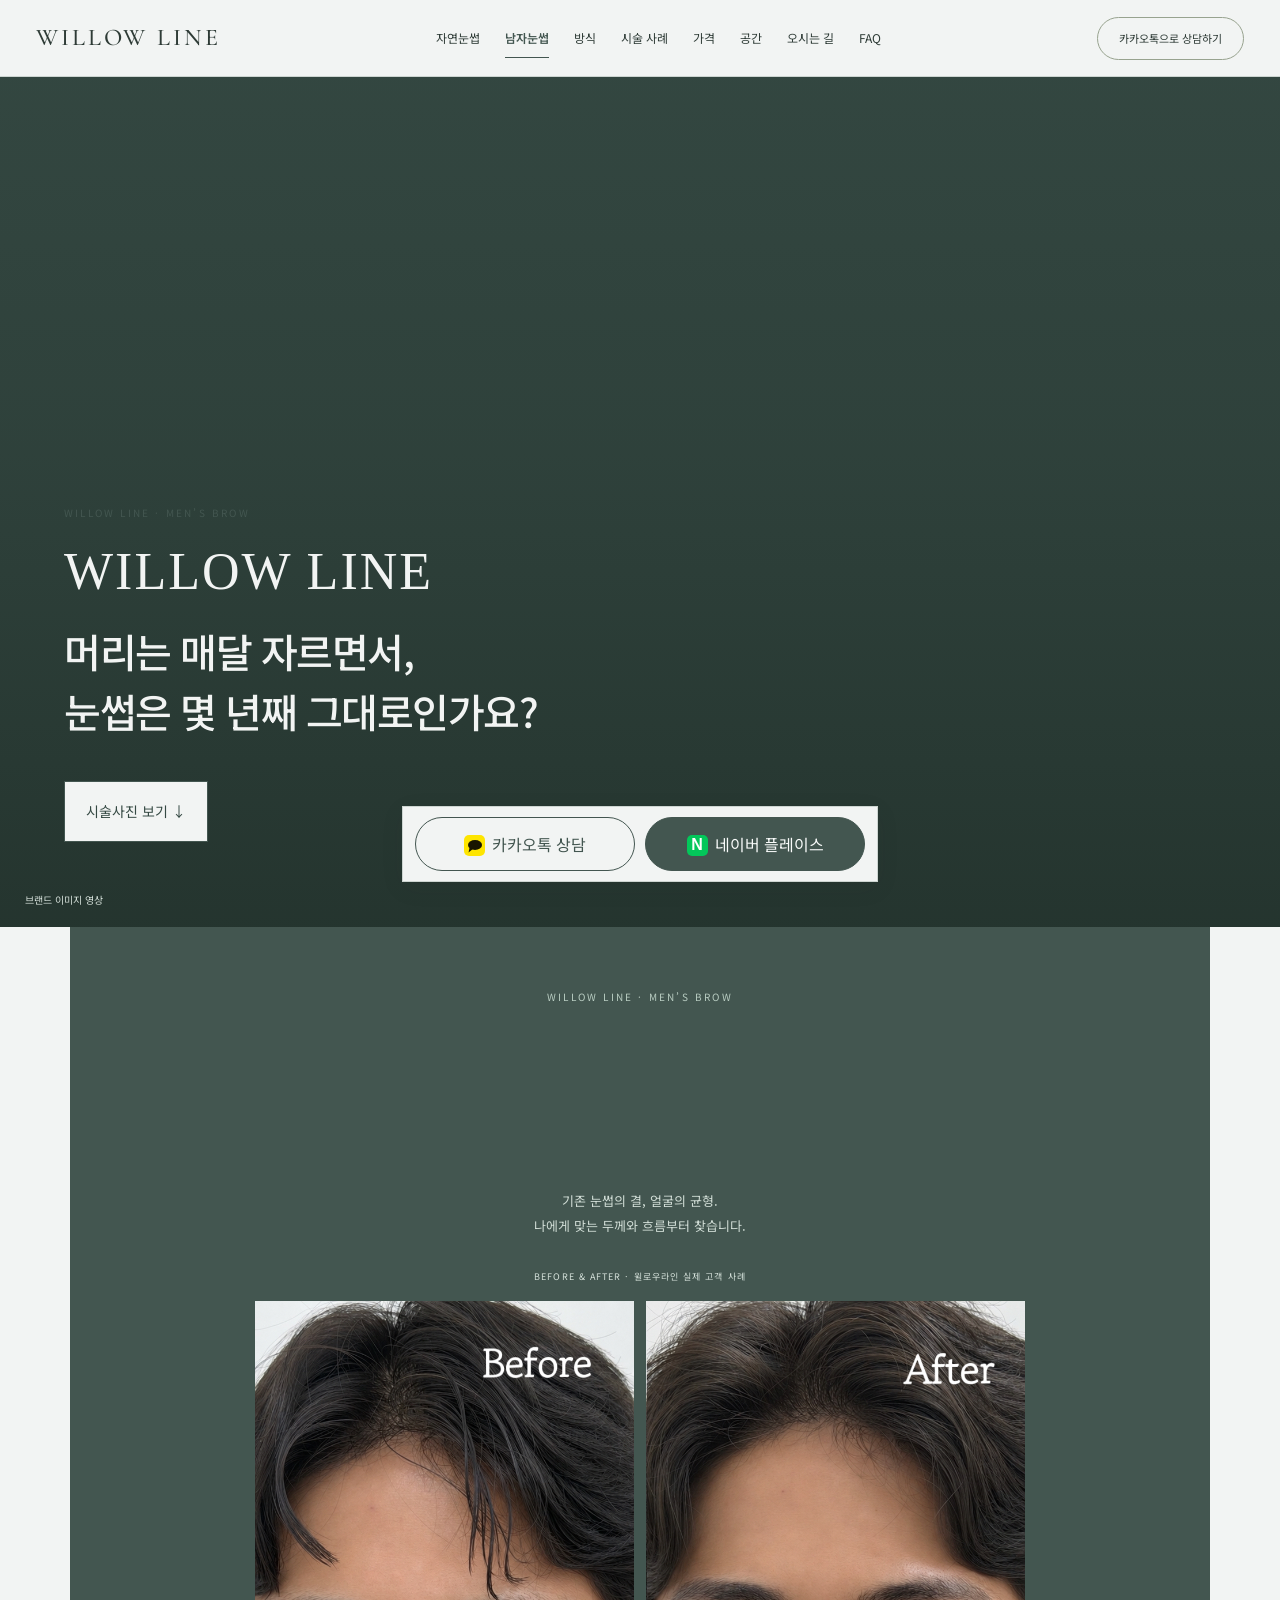
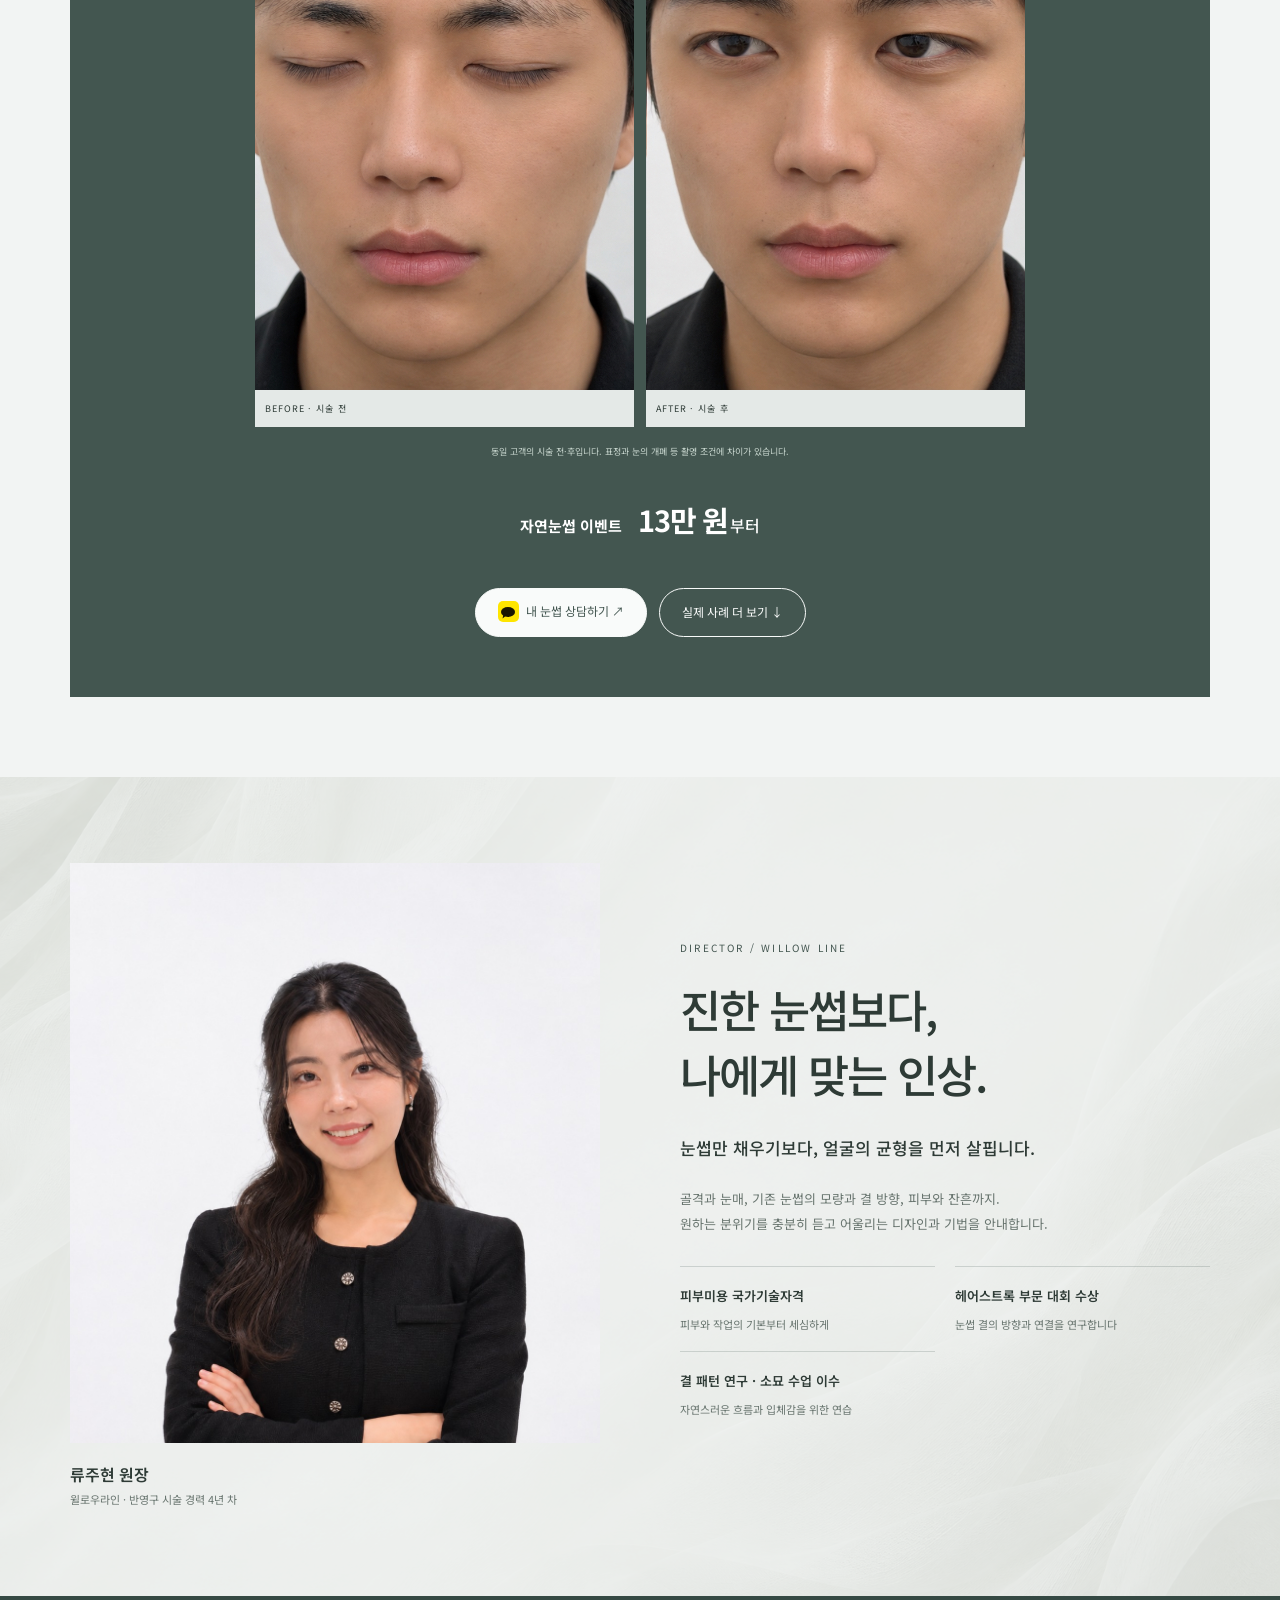
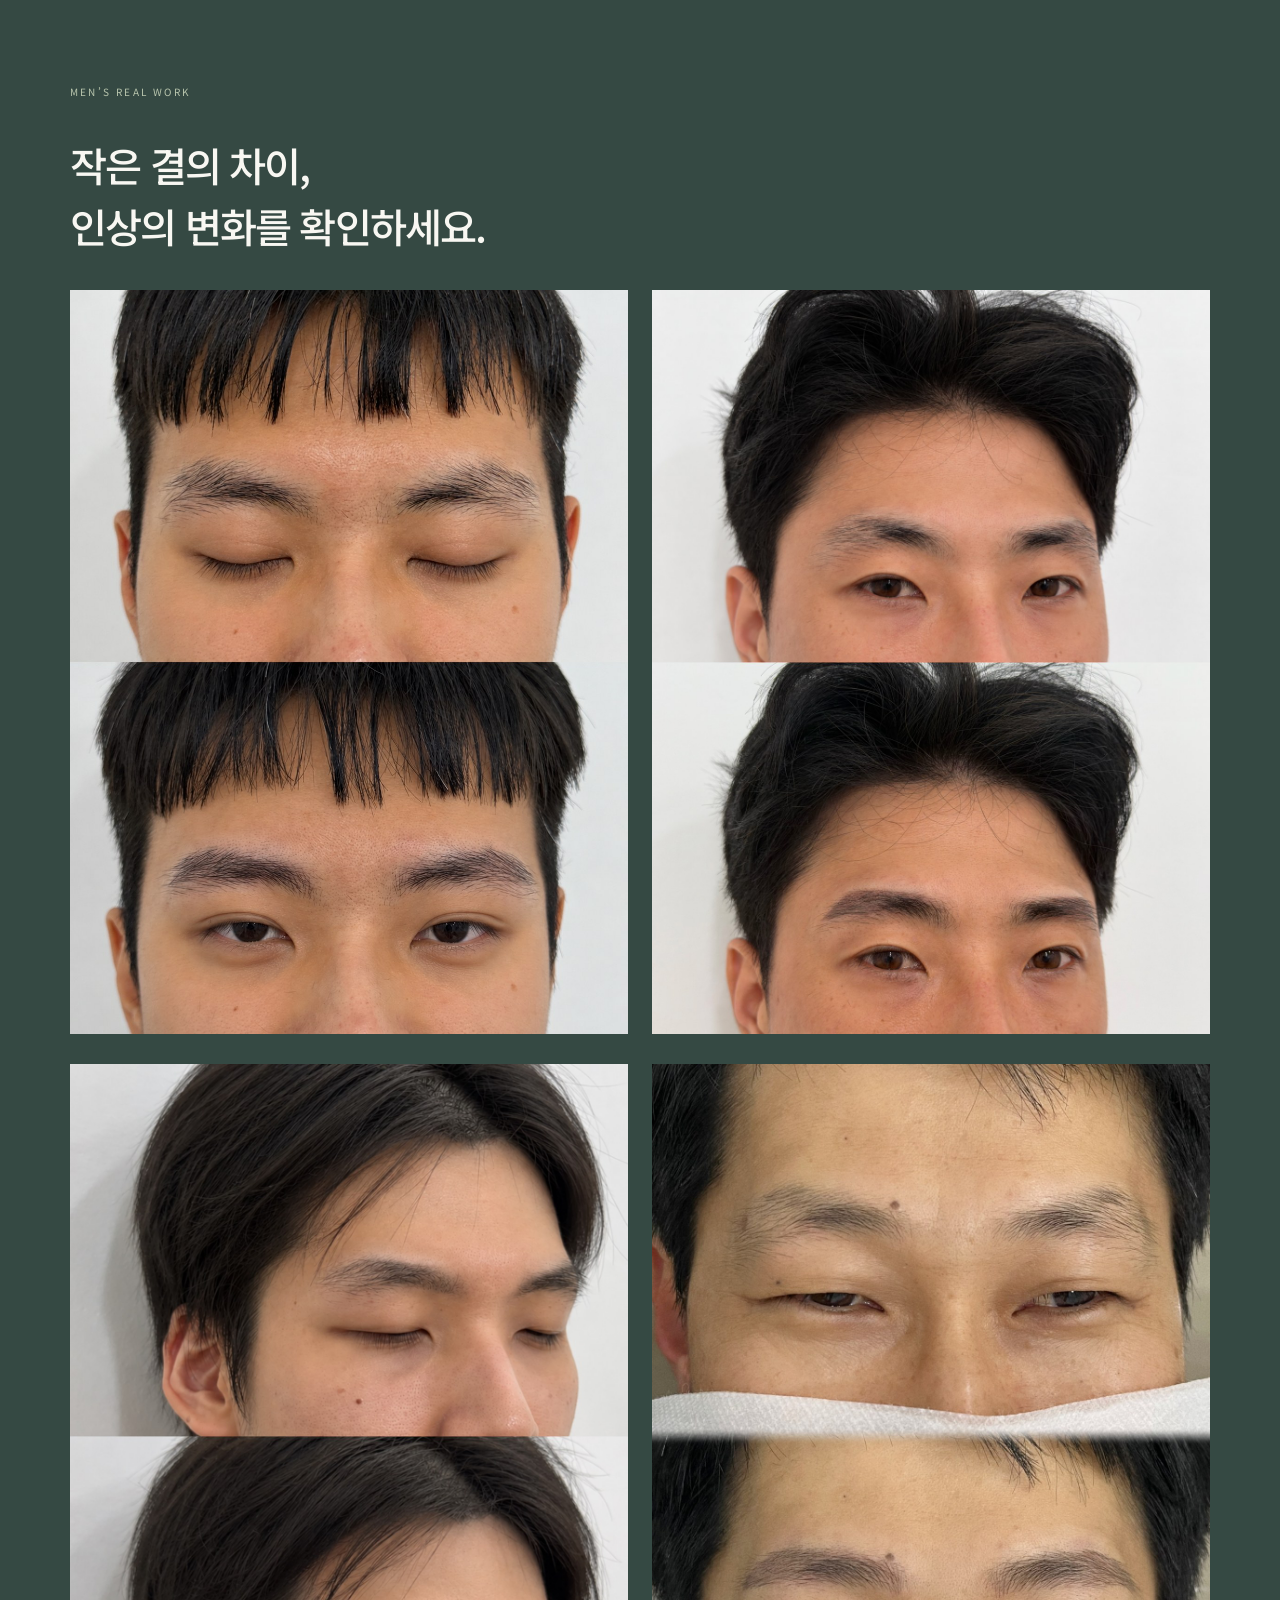
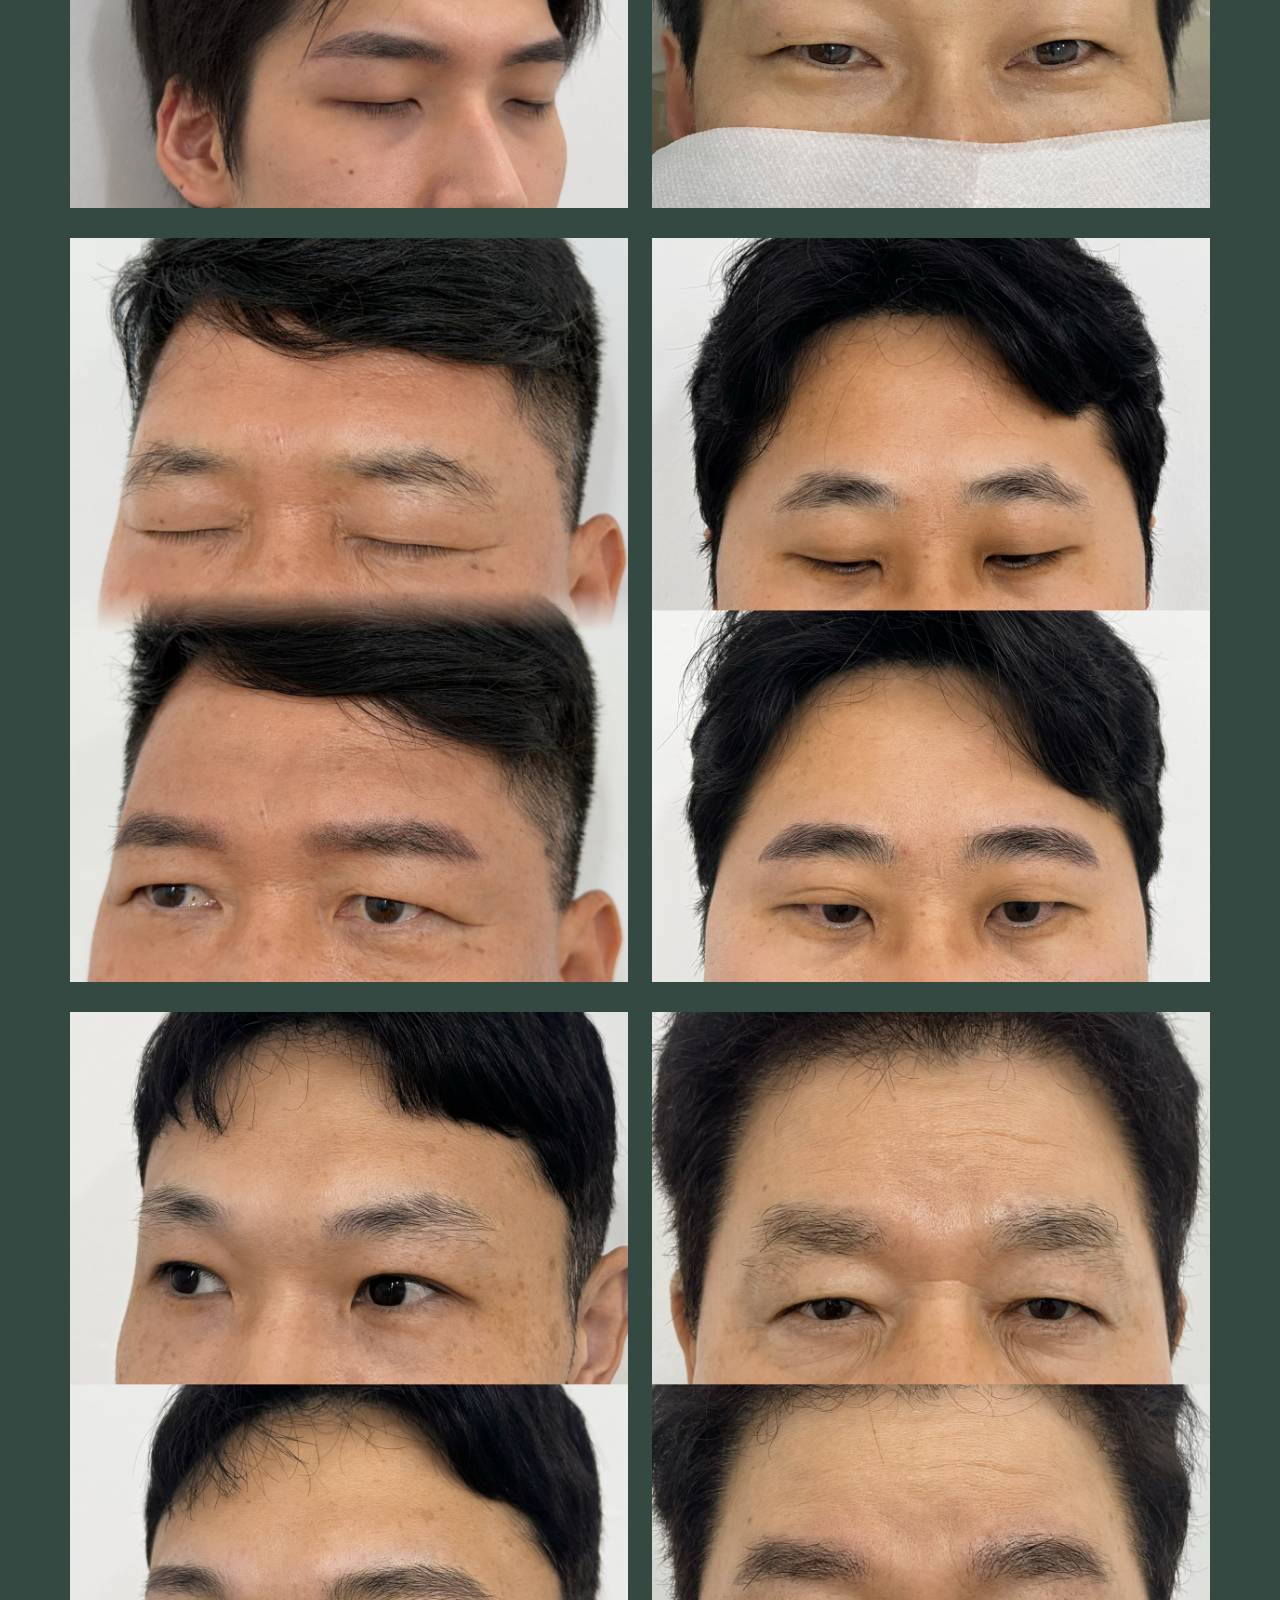
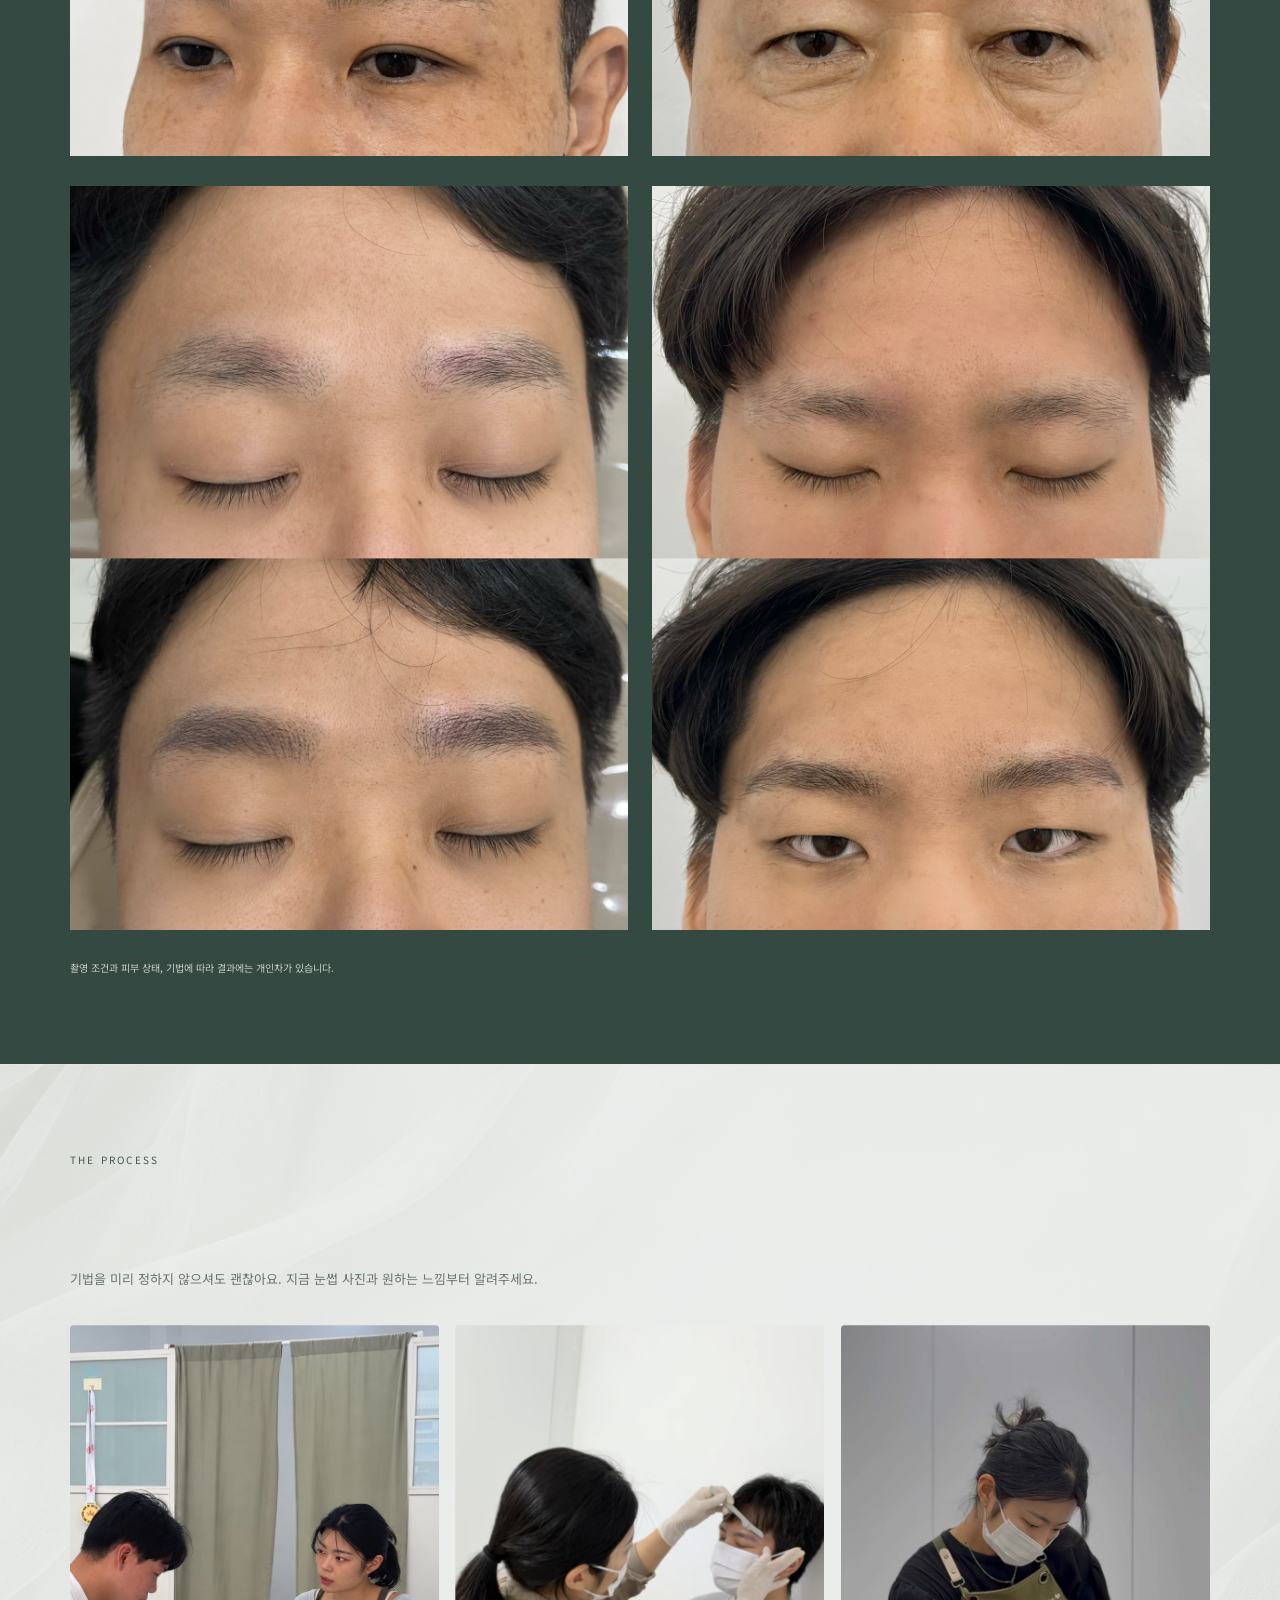
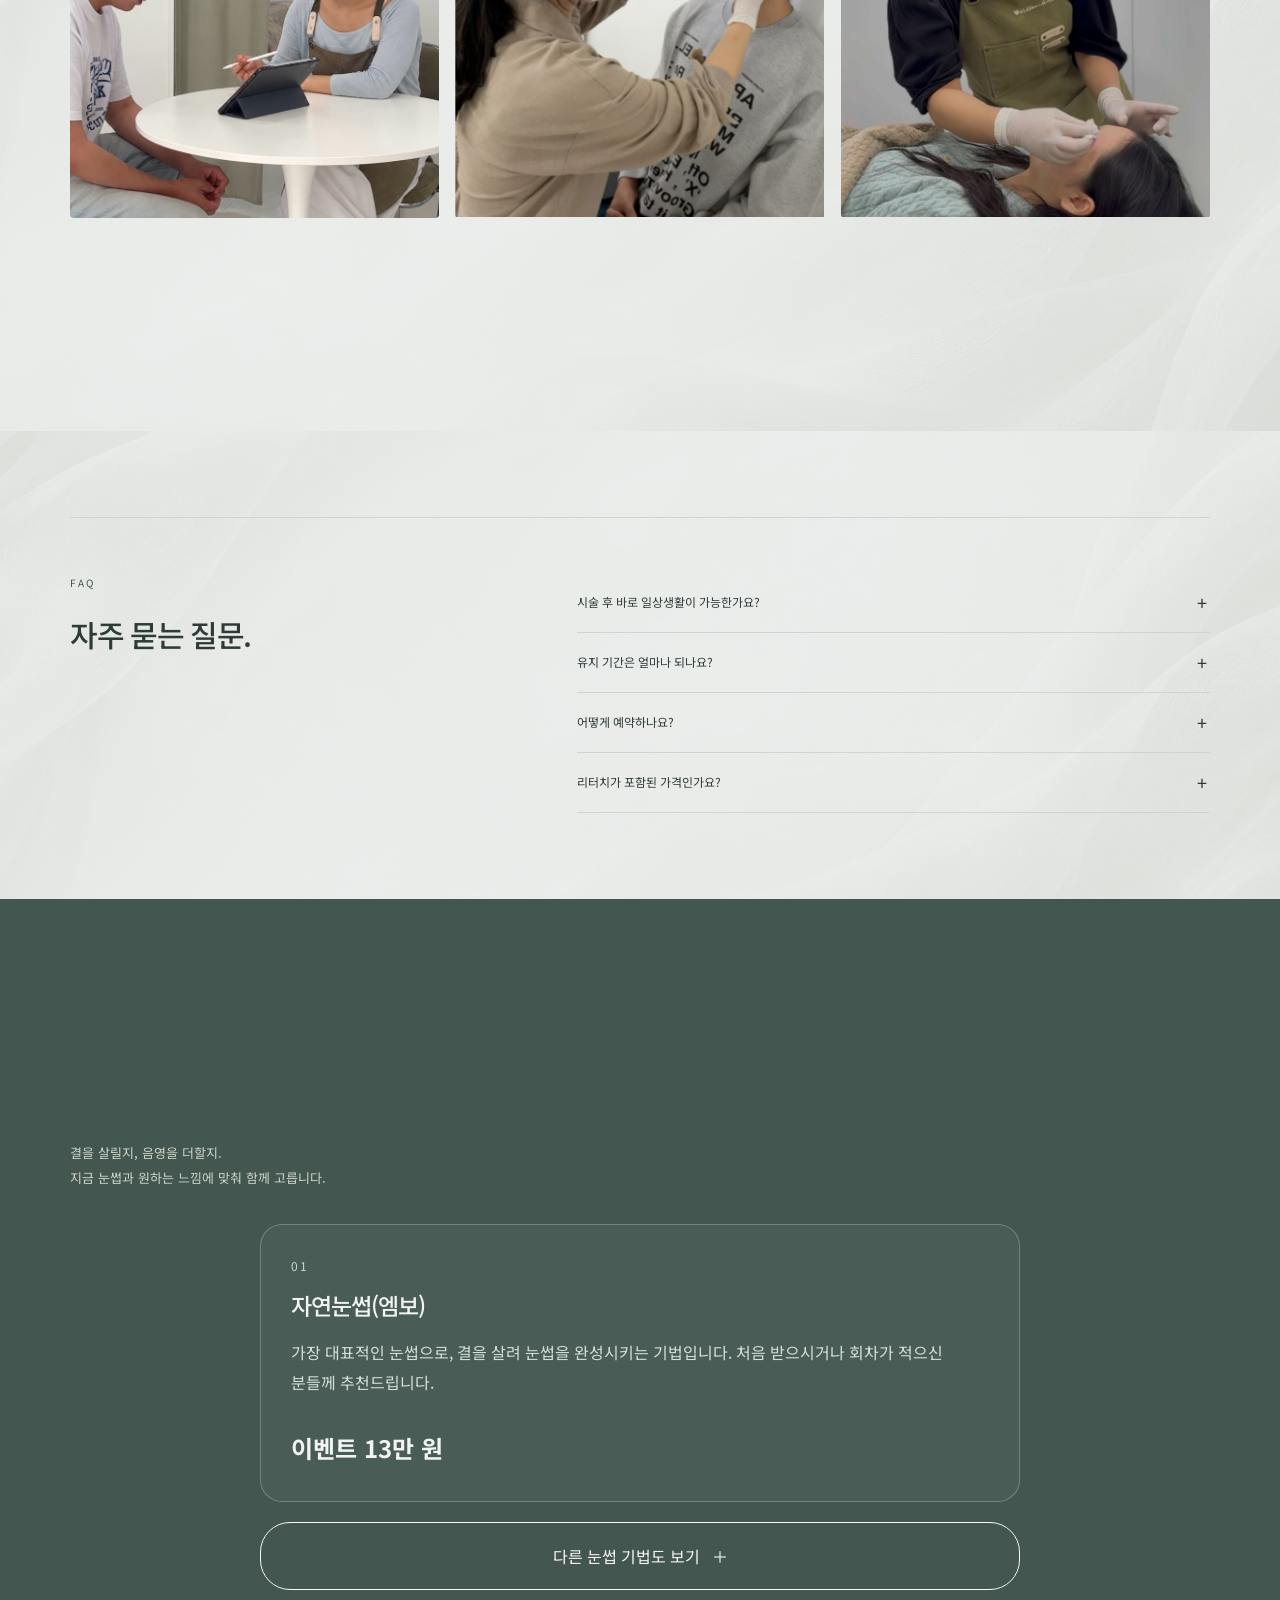
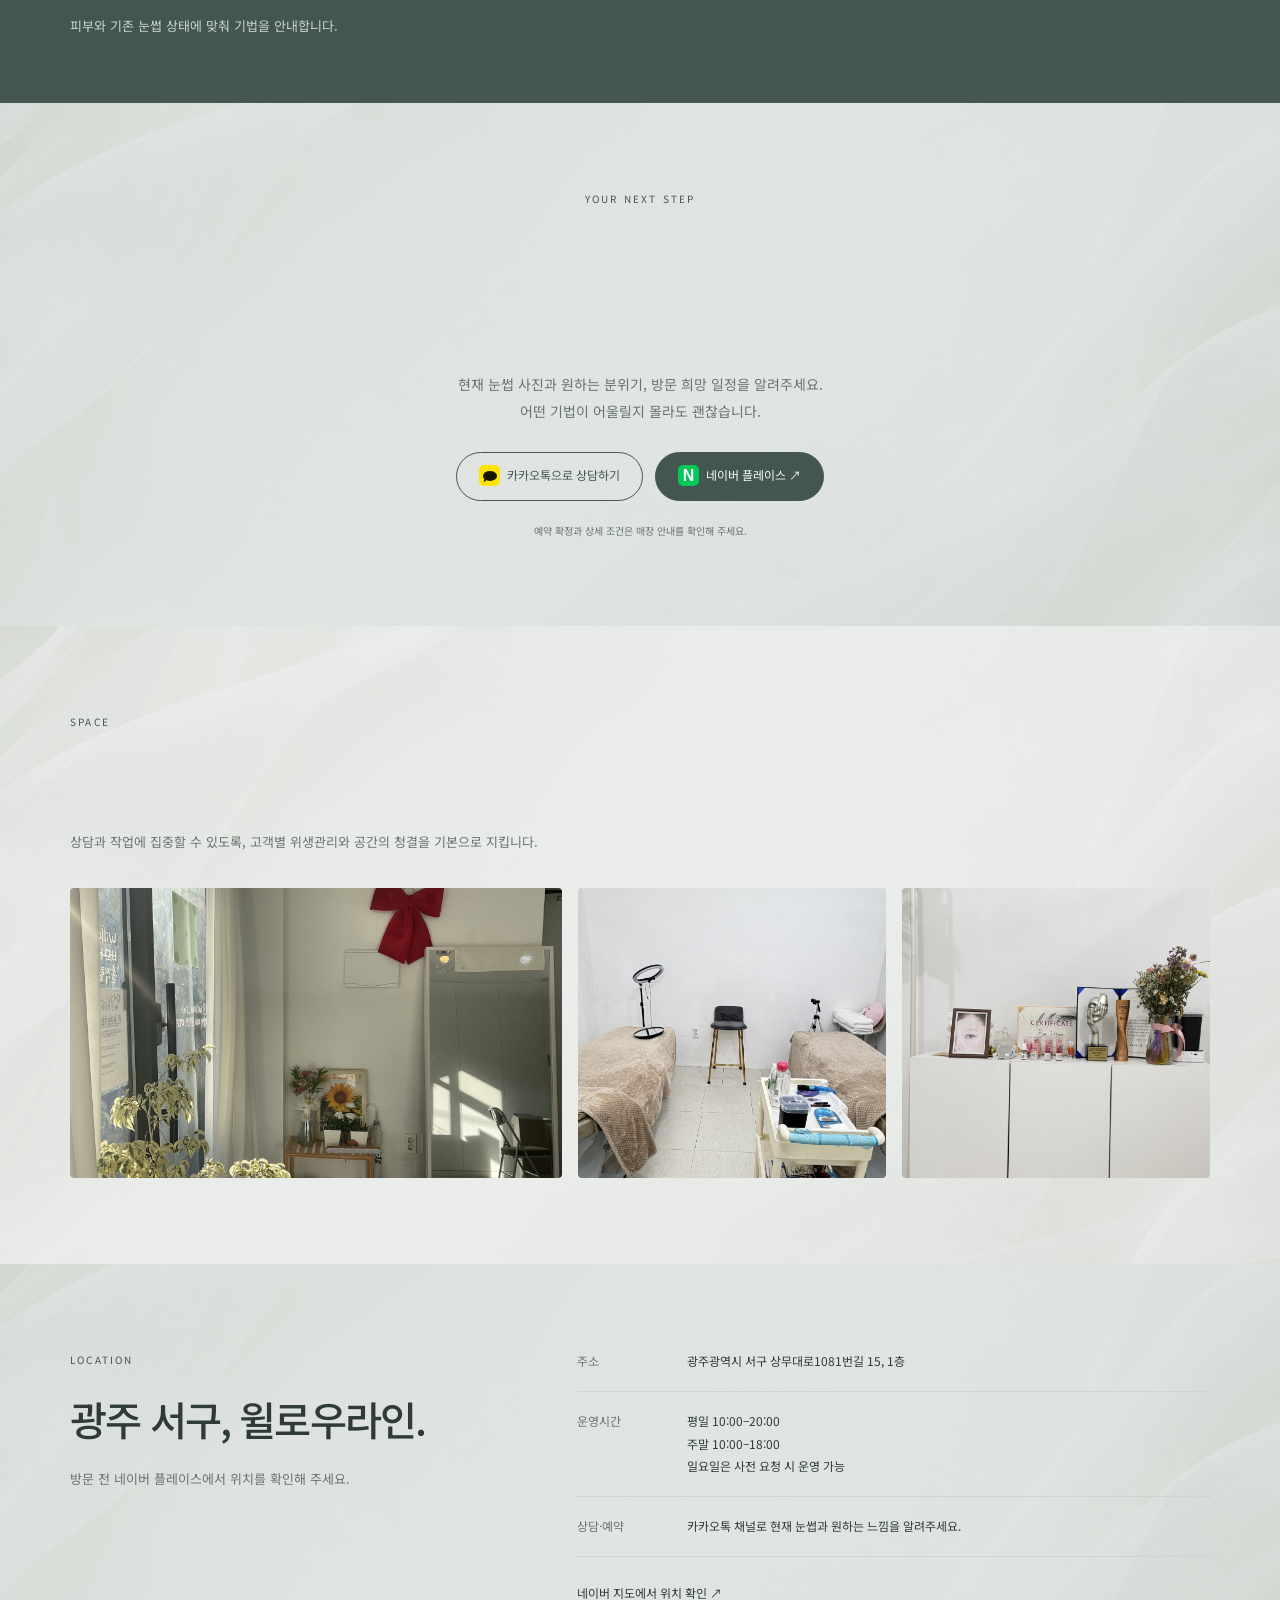
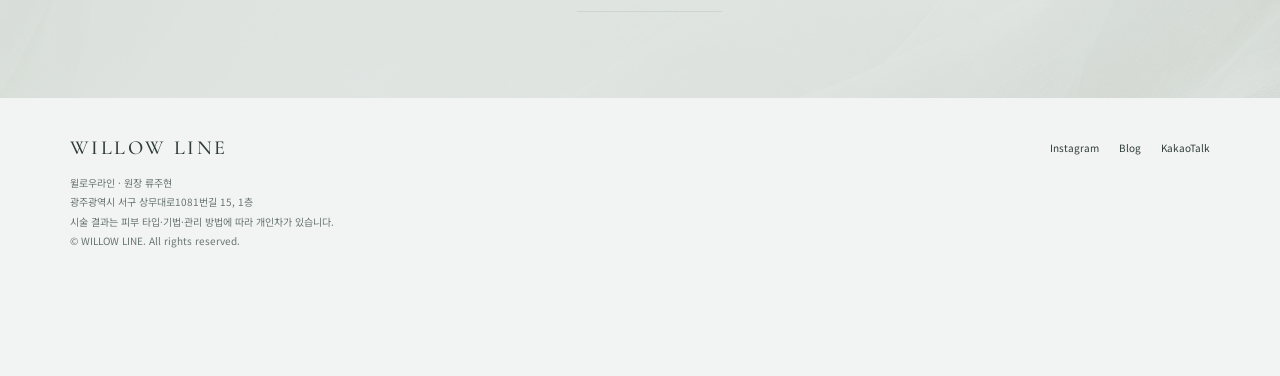
==== commit 1ed9796a: "Add Naver and Kakao icons to booking buttons" ====
--- a/men.html
+++ b/men.html
@@ -12,4 +12,4 @@
 body.men.reference-layout .men-panel .actions a[href*="pf.kakao.com"],body.men.reference-layout #price .actions a[href*="pf.kakao.com"],body.men.reference-layout .reserve .actions a[href*="pf.kakao.com"]{animation:studioLabelBounce 4.8s ease-in-out infinite!important}
 body.men.reference-layout .booking .booking-label{animation:studioLabelBounce 5s ease-in-out infinite!important}
 body.men.reference-layout .booking .pill:nth-child(2) .booking-label{animation-delay:.4s!important}
-</style><style>.men.reference-layout #work .case{border:0;padding:0;background:transparent}.men.reference-layout #work .case-meta{display:none}</style><link rel="stylesheet" href="./light-texture.css?v=light66"><link rel="stylesheet" href="./process-mobile.css?v=process78"><link rel="stylesheet" href="./techniques.css?v=sage85"><link rel="stylesheet" href="./booking-motion.css?v=regular96"><link rel="stylesheet" href="./video-cards.css?v=film-first92"><style>body.men.reference-layout .booking>a.pill,body.men.reference-layout .booking a .booking-label{font-weight:400!important}</style><link rel="stylesheet" href="./technique-expand.css?v=104"></head><body class="men reference-layout"><a class="skip" href="#main">본문 바로가기</a><header class="top"><div class="wrap top-inner"><a class="brand" href="./index.html" aria-label="윌로우라인 자연눈썹 홈">WILLOW LINE</a><nav class="main-nav" aria-label="주요 메뉴"><div class="category"><a href="./index.html">자연눈썹</a><a href="./men.html" aria-current="page">남자눈썹</a></div><div class="section-nav" id="section-nav"><a href="#method">방식</a><a href="#work">시술 사례</a><a href="#price">가격</a><a href="#space">공간</a><a href="#location">오시는 길</a><a href="#faq">FAQ</a></div></nav><a class="header-cta" href="https://pf.kakao.com/_fxhxkMG" target="_blank" rel="noopener noreferrer">카카오톡으로 상담하기</a><button class="menu-button" type="button" aria-label="페이지 메뉴" aria-controls="section-nav" aria-expanded="false">☰</button></div></header><main id="main"><section class="men-brand91" id="brand-film"><video autoplay muted loop playsinline src="./men-brand.mp4"></video><div class="copy"><span class="eyebrow">WILLOW LINE · MEN’S BROW</span><div class="brand">WILLOW LINE</div><h1>머리는 매달 자르면서,<br>눈썹은 몇 년째 그대로인가요?</h1><a class="pill btn" href="#work">시술사진 보기 ↓</a></div><span class="label">브랜드 이미지 영상</span></section><section class="men-hero" id="top"><div class="wrap"><div class="men-panel"><span class="eyebrow">WILLOW LINE · MEN’S BROW</span><h1>눈썹은 자연스럽게,<br><em>인상은 더 또렷하게.</em></h1><p>기존 눈썹의 결, 얼굴의 균형.<br>나에게 맞는 두께와 흐름부터 찾습니다.</p><div class="compare-label">BEFORE & AFTER · 윌로우라인 실제 고객 사례</div><div class="compare-pair"><figure class="compare-tile"><div class="compare-crop horizontal"><img src="./men-hero-nov06.jpg" alt="남성 눈썹 시술 전" fetchpriority="high"></div><figcaption>BEFORE · 시술 전</figcaption></figure><figure class="compare-tile"><div class="compare-crop horizontal after"><img src="./men-hero-nov06.jpg" alt="남성 눈썹 시술 후"></div><figcaption>AFTER · 시술 후</figcaption></figure></div><p class="note">동일 고객의 시술 전·후입니다. 표정과 눈의 개폐 등 촬영 조건에 차이가 있습니다.</p><div class="hero-event men-event"><span>자연눈썹 이벤트</span><strong>13만 원<small class="price-from">부터</small></strong></div><div class="actions" style="justify-content:center"><a class="pill solid" href="https://pf.kakao.com/_fxhxkMG" target="_blank" rel="noopener noreferrer">내 눈썹 상담하기 ↗</a><a class="pill" href="#work">실제 사례 더 보기 ↓</a></div></div></div></section><section class="section director-section" id="director"><div class="wrap director-grid"><figure class="director-photo"><img src="./director-men.jpg" loading="lazy" alt="윌로우라인 류주현 원장 프로필 사진"><figcaption><strong>류주현 원장</strong><span>윌로우라인 · 반영구 시술 경력 4년 차</span></figcaption></figure><div class="director-content"><span class="eyebrow">DIRECTOR / WILLOW LINE</span><h2 class="statement">진한 눈썹보다,<br>나에게 맞는 인상.</h2><p class="director-lead">눈썹만 채우기보다, 얼굴의 균형을 먼저 살핍니다.</p><p>골격과 눈매, 기존 눈썹의 모량과 결 방향, 피부와 잔흔까지.<br>원하는 분위기를 충분히 듣고 어울리는 디자인과 기법을 안내합니다.</p><dl class="director-facts"><div><dt>피부미용 국가기술자격</dt><dd>피부와 작업의 기본부터 세심하게</dd></div><div><dt>헤어스트록 부문 대회 수상</dt><dd>눈썹 결의 방향과 연결을 연구합니다</dd></div><div><dt>결 패턴 연구 · 소묘 수업 이수</dt><dd>자연스러운 흐름과 입체감을 위한 연습</dd></div></dl></div></div></section><section class="section gallery-section men-gallery" id="work"><div class="wrap"><div class="head"><span class="eyebrow">MEN’S REAL WORK</span><h2 class="title">작은 결의 차이,<br>인상의 변화를 확인하세요.</h2></div><div class="gallery-grid"><button class="case" data-photo="./gallery-men-01.jpg" data-category="men" data-caption="남자눈썹 실제 시술 사례 01 · 촬영 조건과 시술 결과에는 개인차가 있습니다." aria-label="남자눈썹 실제 시술 사례 01 크게 보기"><div class="case-photo"><img src="./gallery-men-01.jpg" loading="lazy" alt="남자눈썹 실제 시술 사례 01"></div></button><button class="case" data-photo="./gallery-men-02.jpg" data-category="men" data-caption="남자눈썹 실제 시술 사례 02 · 촬영 조건과 시술 결과에는 개인차가 있습니다." aria-label="남자눈썹 실제 시술 사례 02 크게 보기"><div class="case-photo"><img src="./gallery-men-02.jpg" loading="lazy" alt="남자눈썹 실제 시술 사례 02"></div></button><button class="case" data-photo="./gallery-men-03.jpg" data-category="men" data-caption="남자눈썹 실제 시술 사례 03 · 촬영 조건과 시술 결과에는 개인차가 있습니다." aria-label="남자눈썹 실제 시술 사례 03 크게 보기"><div class="case-photo"><img src="./gallery-men-03.jpg" loading="lazy" alt="남자눈썹 실제 시술 사례 03"></div></button><button class="case" data-photo="./gallery-men-04.jpg" data-category="men" data-caption="남자눈썹 실제 시술 사례 04 · 촬영 조건과 시술 결과에는 개인차가 있습니다." aria-label="남자눈썹 실제 시술 사례 04 크게 보기"><div class="case-photo"><img src="./gallery-men-04.jpg" loading="lazy" alt="남자눈썹 실제 시술 사례 04"></div></button><button class="case" data-photo="./gallery-men-05.jpg" data-category="men" data-caption="남자눈썹 실제 시술 사례 05 · 촬영 조건과 시술 결과에는 개인차가 있습니다." aria-label="남자눈썹 실제 시술 사례 05 크게 보기"><div class="case-photo"><img src="./gallery-men-05.jpg" loading="lazy" alt="남자눈썹 실제 시술 사례 05"></div></button><button class="case" data-photo="./gallery-men-06.jpg" data-category="men" data-caption="남자눈썹 실제 시술 사례 06 · 촬영 조건과 시술 결과에는 개인차가 있습니다." aria-label="남자눈썹 실제 시술 사례 06 크게 보기"><div class="case-photo"><img src="./gallery-men-06.jpg" loading="lazy" alt="남자눈썹 실제 시술 사례 06"></div></button><button class="case" data-photo="./gallery-men-07.jpg" data-category="men" data-caption="남자눈썹 실제 시술 사례 07 · 촬영 조건과 시술 결과에는 개인차가 있습니다." aria-label="남자눈썹 실제 시술 사례 07 크게 보기"><div class="case-photo"><img src="./gallery-men-07.jpg" loading="lazy" alt="남자눈썹 실제 시술 사례 07"></div></button><button class="case" data-photo="./gallery-men-08.jpg" data-category="men" data-caption="남자눈썹 실제 시술 사례 08 · 촬영 조건과 시술 결과에는 개인차가 있습니다." aria-label="남자눈썹 실제 시술 사례 08 크게 보기"><div class="case-photo"><img src="./gallery-men-08.jpg" loading="lazy" alt="남자눈썹 실제 시술 사례 08"></div></button><button class="case" data-photo="./gallery-men-09.jpg" data-category="men" data-caption="남자눈썹 실제 시술 사례 09 · 촬영 조건과 시술 결과에는 개인차가 있습니다." aria-label="남자눈썹 실제 시술 사례 09 크게 보기"><div class="case-photo"><img src="./gallery-men-09.jpg" loading="lazy" alt="남자눈썹 실제 시술 사례 09"></div></button><button class="case" data-photo="./gallery-men-10.jpg" data-category="men" data-caption="남자눈썹 실제 시술 사례 10 · 촬영 조건과 시술 결과에는 개인차가 있습니다." aria-label="남자눈썹 실제 시술 사례 10 크게 보기"><div class="case-photo"><img src="./gallery-men-10.jpg" loading="lazy" alt="남자눈썹 실제 시술 사례 10"></div></button></div><p class="note">촬영 조건과 피부 상태, 기법에 따라 결과에는 개인차가 있습니다.</p></div></section><section class="section process" id="method"><div class="wrap"><div class="head"><span class="eyebrow">THE PROCESS</span><h2 class="title">상담부터 관리 안내까지.</h2><p class="desc">기법을 미리 정하지 않으셔도 괜찮아요. 지금 눈썹 사진과 원하는 느낌부터 알려주세요.</p></div><div class="process-photos"><figure><img src="./process-talk.jpg" loading="lazy" alt="윌로우라인 실제 01 · 상담 모습"><figcaption><span>01 · 상담</span><p class="process-caption-desc">기존 경험과 원하는 느낌, 걱정되는 부분을 나눕니다.</p></figcaption></figure><figure><video class="process-video" autoplay muted loop playsinline disablepictureinpicture disableremoteplayback preload="metadata" poster="./process-design-poster.png" aria-label="얼굴과 눈썹 디자인 확인 영상"><source src="./process-design.mp4" type="video/mp4"></video><figcaption><span>02 · 디자인 확인</span><p class="process-caption-desc">모량과 결 방향, 골격과 피부·잔흔을 살핍니다.</p></figcaption></figure><figure><video class="process-video" autoplay muted loop playsinline disablepictureinpicture disableremoteplayback preload="metadata" poster="./process-treatment-poster.png" aria-label="섬세한 시술 과정 영상"><source src="./process-treatment.mp4" type="video/mp4"></video><figcaption><span>03 · 디자인 및 섬세한 작업</span><p class="process-caption-desc">어울리는 디자인과 기법을 설명하고 피부 반응을 살피며 진행합니다.</p></figcaption></figure></div></div></section><section class="section faq" id="faq"><div class="wrap faq-grid"><div><div class="head"><span class="eyebrow">FAQ</span><h2 class="title">자주 묻는 질문.</h2></div></div><div><details><summary>시술 후 바로 일상생활이 가능한가요?</summary><p>일상생활이 가능한 경우가 많지만 초기 진한 색감·붉어짐·각질이 있을 수 있습니다. 중요한 일정이 있다면 가능하면 3~4주 여유를 두고 미리 상담해 주세요.</p></details><details><summary>유지 기간은 얼마나 되나요?</summary><p>일반적으로 약 1~2년이나 피부 타입과 생활 습관, 기법에 따라 개인차가 있습니다.</p></details><details><summary>어떻게 예약하나요?</summary><p>카카오톡 채널로 희망 일정과 원하는 느낌을 알려주세요. 기존 반영구 경험이나 잔흔이 있다면 현재 눈썹 사진도 보내주시면 도움이 됩니다.</p></details><details><summary>리터치가 포함된 가격인가요?</summary><p>2차 작업의 포함 여부·일정·비용과 세부 예약 조건은 상담에서 확인해 주세요. 현재 눈썹 상태에 맞는 작업 방향과 함께 안내드립니다.</p></details></div></div></section><section class="section techniques84" id="price"><div class="wrap"><div class="head"><span class="eyebrow">BROW TECHNIQUES</span><h2 class="title">내 눈썹에는<br>어떤 기법이 어울릴까요?</h2><p class="desc">결을 살릴지, 음영을 더할지.<br>지금 눈썹과 원하는 느낌에 맞춰 함께 고릅니다.</p></div><div class="technique-stack103"><article class="technique-card84"><span class="technique-num84">01</span><h3>자연눈썹(엠보)</h3><p>가장 대표적인 눈썹으로, 결을 살려 눈썹을 완성시키는 기법입니다. 처음 받으시거나 회차가 적으신 분들께 추천드립니다.</p><strong>이벤트 13만 원</strong></article><details class="technique-expand103"><summary>다른 눈썹 기법도 보기 <span class="plus103">＋</span></summary><div class="technique-rest103"><article class="technique-card84"><span class="technique-num84">02</span><h3>섀도우눈썹</h3><p>점으로 채우는 기법으로 아이브로우로 그린 듯 부드럽지만 자연눈썹(엠보)보다 또렷한 눈썹으로 완성됩니다. 모량이 많으신 분들께 추천드립니다.</p><strong>16만 원</strong></article><article class="technique-card84"><span class="technique-num84">03</span><h3>콤보눈썹</h3><p>결표현과 점이 동시에 들어가는 기법으로, 뒷쪽 모량이 적으신 분들께 추천드립니다.</p><strong>17만 원</strong></article><article class="technique-card84"><span class="technique-num84">04</span><h3>헤어스트록눈썹</h3><p>바늘 하나로 눈썹결을 그리는 방식으로, 깃털처럼 표현하여 가장 자연스러운 눈썹을 연출해드립니다. 통증에 예민하시거나 회차가 많으신 분들께는 필수입니다.</p><strong>25만 원</strong></article></div></details></div><p class="technique-note84">피부와 기존 눈썹 상태에 맞춰 기법을 안내합니다.</p></div></section><section class="section reserve" id="reserve"><div class="wrap"><span class="eyebrow">YOUR NEXT STEP</span><h2 class="title">내 눈썹의 고민,<br>상담부터 시작해 보세요.</h2><p class="desc">현재 눈썹 사진과 원하는 분위기, 방문 희망 일정을 알려주세요.<br>어떤 기법이 어울릴지 몰라도 괜찮습니다.</p><div class="actions"><a class="pill" href="https://pf.kakao.com/_fxhxkMG" target="_blank" rel="noopener noreferrer">카카오톡으로 상담하기</a><a class="pill solid" href="https://map.naver.com/p/entry/place/2011356206?placePath=%2Fhome" target="_blank" rel="noopener noreferrer">네이버 플레이스 ↗</a></div><small>예약 확정과 상세 조건은 매장 안내를 확인해 주세요.</small></div></section><section class="section space" id="space"><div class="wrap"><div class="head"><span class="eyebrow">SPACE</span><h2 class="title">윌로우라인의 공간.</h2><p class="desc">상담과 작업에 집중할 수 있도록, 고객별 위생관리와 공간의 청결을 기본으로 지킵니다.</p></div><div class="space-grid"><img src="./studio.jpg" loading="lazy" alt="윌로우라인 매장 전경"><img src="./space-treatment.jpg" loading="lazy" alt="윌로우라인 시술 공간"><img src="./space-detail.jpg" loading="lazy" alt="윌로우라인 매장 내부"></div></div></section><section class="section location" id="location"><div class="wrap location-grid"><div><div class="head"><span class="eyebrow">LOCATION</span><h2 class="title">광주 서구, 윌로우라인.</h2><p class="desc">방문 전 네이버 플레이스에서 위치를 확인해 주세요.</p></div></div><div><dl><div><dt>주소</dt><dd>광주광역시 서구 상무대로1081번길 15, 1층</dd></div><div><dt>운영시간</dt><dd>평일 10:00–20:00<br>주말 10:00–18:00<br>일요일은 사전 요청 시 운영 가능</dd></div><div><dt>상담·예약</dt><dd>카카오톡 채널로 현재 눈썹과 원하는 느낌을 알려주세요.</dd></div></dl><a class="text-link" href="https://map.naver.com/p/entry/place/2011356206?placePath=%2Fhome" target="_blank" rel="noopener noreferrer">네이버 지도에서 위치 확인 ↗</a></div></div></section></main><footer class="footer"><div class="wrap"><div><div class="brand">WILLOW LINE</div><p>윌로우라인 · 원장 류주현<br>광주광역시 서구 상무대로1081번길 15, 1층<br>시술 결과는 피부 타입·기법·관리 방법에 따라 개인차가 있습니다.<br>© WILLOW LINE. All rights reserved.</p></div><div class="social"><a class="" href="https://www.instagram.com/willow__line" target="_blank" rel="noopener noreferrer">Instagram</a><a class="" href="https://blog.naver.com/rjh9609" target="_blank" rel="noopener noreferrer">Blog</a><a class="" href="https://pf.kakao.com/_fxhxkMG" target="_blank" rel="noopener noreferrer">KakaoTalk</a></div></div></footer><div class="booking" aria-label="빠른 상담과 위치 확인"><a class="pill" href="https://pf.kakao.com/_fxhxkMG" target="_blank" rel="noopener noreferrer">카카오톡 상담</a><a class="pill solid" href="https://map.naver.com/p/entry/place/2011356206?placePath=%2Fhome" target="_blank" rel="noopener noreferrer">네이버 플레이스</a></div><dialog aria-label="윌로우라인 실제 시술 사례"><button type="button" aria-label="사진 닫기">×</button><img src="./result-01.jpg" alt=""><p></p></dialog><script src="./site.js?v=studio-motion49" defer></script></body></html>+</style><style>.men.reference-layout #work .case{border:0;padding:0;background:transparent}.men.reference-layout #work .case-meta{display:none}</style><link rel="stylesheet" href="./light-texture.css?v=light66"><link rel="stylesheet" href="./process-mobile.css?v=process78"><link rel="stylesheet" href="./techniques.css?v=sage85"><link rel="stylesheet" href="./booking-motion.css?v=regular96"><link rel="stylesheet" href="./video-cards.css?v=film-first92"><style>body.men.reference-layout .booking>a.pill,body.men.reference-layout .booking a .booking-label{font-weight:400!important}</style><link rel="stylesheet" href="./technique-expand.css?v=104"><link rel="stylesheet" href="./service-icons.css?v=106"></head><body class="men reference-layout"><a class="skip" href="#main">본문 바로가기</a><header class="top"><div class="wrap top-inner"><a class="brand" href="./index.html" aria-label="윌로우라인 자연눈썹 홈">WILLOW LINE</a><nav class="main-nav" aria-label="주요 메뉴"><div class="category"><a href="./index.html">자연눈썹</a><a href="./men.html" aria-current="page">남자눈썹</a></div><div class="section-nav" id="section-nav"><a href="#method">방식</a><a href="#work">시술 사례</a><a href="#price">가격</a><a href="#space">공간</a><a href="#location">오시는 길</a><a href="#faq">FAQ</a></div></nav><a class="header-cta" href="https://pf.kakao.com/_fxhxkMG" target="_blank" rel="noopener noreferrer">카카오톡으로 상담하기</a><button class="menu-button" type="button" aria-label="페이지 메뉴" aria-controls="section-nav" aria-expanded="false">☰</button></div></header><main id="main"><section class="men-brand91" id="brand-film"><video autoplay muted loop playsinline src="./men-brand.mp4"></video><div class="copy"><span class="eyebrow">WILLOW LINE · MEN’S BROW</span><div class="brand">WILLOW LINE</div><h1>머리는 매달 자르면서,<br>눈썹은 몇 년째 그대로인가요?</h1><a class="pill btn" href="#work">시술사진 보기 ↓</a></div><span class="label">브랜드 이미지 영상</span></section><section class="men-hero" id="top"><div class="wrap"><div class="men-panel"><span class="eyebrow">WILLOW LINE · MEN’S BROW</span><h1>눈썹은 자연스럽게,<br><em>인상은 더 또렷하게.</em></h1><p>기존 눈썹의 결, 얼굴의 균형.<br>나에게 맞는 두께와 흐름부터 찾습니다.</p><div class="compare-label">BEFORE & AFTER · 윌로우라인 실제 고객 사례</div><div class="compare-pair"><figure class="compare-tile"><div class="compare-crop horizontal"><img src="./men-hero-nov06.jpg" alt="남성 눈썹 시술 전" fetchpriority="high"></div><figcaption>BEFORE · 시술 전</figcaption></figure><figure class="compare-tile"><div class="compare-crop horizontal after"><img src="./men-hero-nov06.jpg" alt="남성 눈썹 시술 후"></div><figcaption>AFTER · 시술 후</figcaption></figure></div><p class="note">동일 고객의 시술 전·후입니다. 표정과 눈의 개폐 등 촬영 조건에 차이가 있습니다.</p><div class="hero-event men-event"><span>자연눈썹 이벤트</span><strong>13만 원<small class="price-from">부터</small></strong></div><div class="actions" style="justify-content:center"><a class="pill solid" href="https://pf.kakao.com/_fxhxkMG" target="_blank" rel="noopener noreferrer"><span class="service-icon106 kakao" aria-hidden="true"></span>내 눈썹 상담하기 ↗</a><a class="pill" href="#work">실제 사례 더 보기 ↓</a></div></div></div></section><section class="section director-section" id="director"><div class="wrap director-grid"><figure class="director-photo"><img src="./director-men.jpg" loading="lazy" alt="윌로우라인 류주현 원장 프로필 사진"><figcaption><strong>류주현 원장</strong><span>윌로우라인 · 반영구 시술 경력 4년 차</span></figcaption></figure><div class="director-content"><span class="eyebrow">DIRECTOR / WILLOW LINE</span><h2 class="statement">진한 눈썹보다,<br>나에게 맞는 인상.</h2><p class="director-lead">눈썹만 채우기보다, 얼굴의 균형을 먼저 살핍니다.</p><p>골격과 눈매, 기존 눈썹의 모량과 결 방향, 피부와 잔흔까지.<br>원하는 분위기를 충분히 듣고 어울리는 디자인과 기법을 안내합니다.</p><dl class="director-facts"><div><dt>피부미용 국가기술자격</dt><dd>피부와 작업의 기본부터 세심하게</dd></div><div><dt>헤어스트록 부문 대회 수상</dt><dd>눈썹 결의 방향과 연결을 연구합니다</dd></div><div><dt>결 패턴 연구 · 소묘 수업 이수</dt><dd>자연스러운 흐름과 입체감을 위한 연습</dd></div></dl></div></div></section><section class="section gallery-section men-gallery" id="work"><div class="wrap"><div class="head"><span class="eyebrow">MEN’S REAL WORK</span><h2 class="title">작은 결의 차이,<br>인상의 변화를 확인하세요.</h2></div><div class="gallery-grid"><button class="case" data-photo="./gallery-men-01.jpg" data-category="men" data-caption="남자눈썹 실제 시술 사례 01 · 촬영 조건과 시술 결과에는 개인차가 있습니다." aria-label="남자눈썹 실제 시술 사례 01 크게 보기"><div class="case-photo"><img src="./gallery-men-01.jpg" loading="lazy" alt="남자눈썹 실제 시술 사례 01"></div></button><button class="case" data-photo="./gallery-men-02.jpg" data-category="men" data-caption="남자눈썹 실제 시술 사례 02 · 촬영 조건과 시술 결과에는 개인차가 있습니다." aria-label="남자눈썹 실제 시술 사례 02 크게 보기"><div class="case-photo"><img src="./gallery-men-02.jpg" loading="lazy" alt="남자눈썹 실제 시술 사례 02"></div></button><button class="case" data-photo="./gallery-men-03.jpg" data-category="men" data-caption="남자눈썹 실제 시술 사례 03 · 촬영 조건과 시술 결과에는 개인차가 있습니다." aria-label="남자눈썹 실제 시술 사례 03 크게 보기"><div class="case-photo"><img src="./gallery-men-03.jpg" loading="lazy" alt="남자눈썹 실제 시술 사례 03"></div></button><button class="case" data-photo="./gallery-men-04.jpg" data-category="men" data-caption="남자눈썹 실제 시술 사례 04 · 촬영 조건과 시술 결과에는 개인차가 있습니다." aria-label="남자눈썹 실제 시술 사례 04 크게 보기"><div class="case-photo"><img src="./gallery-men-04.jpg" loading="lazy" alt="남자눈썹 실제 시술 사례 04"></div></button><button class="case" data-photo="./gallery-men-05.jpg" data-category="men" data-caption="남자눈썹 실제 시술 사례 05 · 촬영 조건과 시술 결과에는 개인차가 있습니다." aria-label="남자눈썹 실제 시술 사례 05 크게 보기"><div class="case-photo"><img src="./gallery-men-05.jpg" loading="lazy" alt="남자눈썹 실제 시술 사례 05"></div></button><button class="case" data-photo="./gallery-men-06.jpg" data-category="men" data-caption="남자눈썹 실제 시술 사례 06 · 촬영 조건과 시술 결과에는 개인차가 있습니다." aria-label="남자눈썹 실제 시술 사례 06 크게 보기"><div class="case-photo"><img src="./gallery-men-06.jpg" loading="lazy" alt="남자눈썹 실제 시술 사례 06"></div></button><button class="case" data-photo="./gallery-men-07.jpg" data-category="men" data-caption="남자눈썹 실제 시술 사례 07 · 촬영 조건과 시술 결과에는 개인차가 있습니다." aria-label="남자눈썹 실제 시술 사례 07 크게 보기"><div class="case-photo"><img src="./gallery-men-07.jpg" loading="lazy" alt="남자눈썹 실제 시술 사례 07"></div></button><button class="case" data-photo="./gallery-men-08.jpg" data-category="men" data-caption="남자눈썹 실제 시술 사례 08 · 촬영 조건과 시술 결과에는 개인차가 있습니다." aria-label="남자눈썹 실제 시술 사례 08 크게 보기"><div class="case-photo"><img src="./gallery-men-08.jpg" loading="lazy" alt="남자눈썹 실제 시술 사례 08"></div></button><button class="case" data-photo="./gallery-men-09.jpg" data-category="men" data-caption="남자눈썹 실제 시술 사례 09 · 촬영 조건과 시술 결과에는 개인차가 있습니다." aria-label="남자눈썹 실제 시술 사례 09 크게 보기"><div class="case-photo"><img src="./gallery-men-09.jpg" loading="lazy" alt="남자눈썹 실제 시술 사례 09"></div></button><button class="case" data-photo="./gallery-men-10.jpg" data-category="men" data-caption="남자눈썹 실제 시술 사례 10 · 촬영 조건과 시술 결과에는 개인차가 있습니다." aria-label="남자눈썹 실제 시술 사례 10 크게 보기"><div class="case-photo"><img src="./gallery-men-10.jpg" loading="lazy" alt="남자눈썹 실제 시술 사례 10"></div></button></div><p class="note">촬영 조건과 피부 상태, 기법에 따라 결과에는 개인차가 있습니다.</p></div></section><section class="section process" id="method"><div class="wrap"><div class="head"><span class="eyebrow">THE PROCESS</span><h2 class="title">상담부터 관리 안내까지.</h2><p class="desc">기법을 미리 정하지 않으셔도 괜찮아요. 지금 눈썹 사진과 원하는 느낌부터 알려주세요.</p></div><div class="process-photos"><figure><img src="./process-talk.jpg" loading="lazy" alt="윌로우라인 실제 01 · 상담 모습"><figcaption><span>01 · 상담</span><p class="process-caption-desc">기존 경험과 원하는 느낌, 걱정되는 부분을 나눕니다.</p></figcaption></figure><figure><video class="process-video" autoplay muted loop playsinline disablepictureinpicture disableremoteplayback preload="metadata" poster="./process-design-poster.png" aria-label="얼굴과 눈썹 디자인 확인 영상"><source src="./process-design.mp4" type="video/mp4"></video><figcaption><span>02 · 디자인 확인</span><p class="process-caption-desc">모량과 결 방향, 골격과 피부·잔흔을 살핍니다.</p></figcaption></figure><figure><video class="process-video" autoplay muted loop playsinline disablepictureinpicture disableremoteplayback preload="metadata" poster="./process-treatment-poster.png" aria-label="섬세한 시술 과정 영상"><source src="./process-treatment.mp4" type="video/mp4"></video><figcaption><span>03 · 디자인 및 섬세한 작업</span><p class="process-caption-desc">어울리는 디자인과 기법을 설명하고 피부 반응을 살피며 진행합니다.</p></figcaption></figure></div></div></section><section class="section faq" id="faq"><div class="wrap faq-grid"><div><div class="head"><span class="eyebrow">FAQ</span><h2 class="title">자주 묻는 질문.</h2></div></div><div><details><summary>시술 후 바로 일상생활이 가능한가요?</summary><p>일상생활이 가능한 경우가 많지만 초기 진한 색감·붉어짐·각질이 있을 수 있습니다. 중요한 일정이 있다면 가능하면 3~4주 여유를 두고 미리 상담해 주세요.</p></details><details><summary>유지 기간은 얼마나 되나요?</summary><p>일반적으로 약 1~2년이나 피부 타입과 생활 습관, 기법에 따라 개인차가 있습니다.</p></details><details><summary>어떻게 예약하나요?</summary><p>카카오톡 채널로 희망 일정과 원하는 느낌을 알려주세요. 기존 반영구 경험이나 잔흔이 있다면 현재 눈썹 사진도 보내주시면 도움이 됩니다.</p></details><details><summary>리터치가 포함된 가격인가요?</summary><p>2차 작업의 포함 여부·일정·비용과 세부 예약 조건은 상담에서 확인해 주세요. 현재 눈썹 상태에 맞는 작업 방향과 함께 안내드립니다.</p></details></div></div></section><section class="section techniques84" id="price"><div class="wrap"><div class="head"><span class="eyebrow">BROW TECHNIQUES</span><h2 class="title">내 눈썹에는<br>어떤 기법이 어울릴까요?</h2><p class="desc">결을 살릴지, 음영을 더할지.<br>지금 눈썹과 원하는 느낌에 맞춰 함께 고릅니다.</p></div><div class="technique-stack103"><article class="technique-card84"><span class="technique-num84">01</span><h3>자연눈썹(엠보)</h3><p>가장 대표적인 눈썹으로, 결을 살려 눈썹을 완성시키는 기법입니다. 처음 받으시거나 회차가 적으신 분들께 추천드립니다.</p><strong>이벤트 13만 원</strong></article><details class="technique-expand103"><summary>다른 눈썹 기법도 보기 <span class="plus103">＋</span></summary><div class="technique-rest103"><article class="technique-card84"><span class="technique-num84">02</span><h3>섀도우눈썹</h3><p>점으로 채우는 기법으로 아이브로우로 그린 듯 부드럽지만 자연눈썹(엠보)보다 또렷한 눈썹으로 완성됩니다. 모량이 많으신 분들께 추천드립니다.</p><strong>16만 원</strong></article><article class="technique-card84"><span class="technique-num84">03</span><h3>콤보눈썹</h3><p>결표현과 점이 동시에 들어가는 기법으로, 뒷쪽 모량이 적으신 분들께 추천드립니다.</p><strong>17만 원</strong></article><article class="technique-card84"><span class="technique-num84">04</span><h3>헤어스트록눈썹</h3><p>바늘 하나로 눈썹결을 그리는 방식으로, 깃털처럼 표현하여 가장 자연스러운 눈썹을 연출해드립니다. 통증에 예민하시거나 회차가 많으신 분들께는 필수입니다.</p><strong>25만 원</strong></article></div></details></div><p class="technique-note84">피부와 기존 눈썹 상태에 맞춰 기법을 안내합니다.</p></div></section><section class="section reserve" id="reserve"><div class="wrap"><span class="eyebrow">YOUR NEXT STEP</span><h2 class="title">내 눈썹의 고민,<br>상담부터 시작해 보세요.</h2><p class="desc">현재 눈썹 사진과 원하는 분위기, 방문 희망 일정을 알려주세요.<br>어떤 기법이 어울릴지 몰라도 괜찮습니다.</p><div class="actions"><a class="pill" href="https://pf.kakao.com/_fxhxkMG" target="_blank" rel="noopener noreferrer"><span class="service-icon106 kakao" aria-hidden="true"></span>카카오톡으로 상담하기</a><a class="pill solid" href="https://map.naver.com/p/entry/place/2011356206?placePath=%2Fhome" target="_blank" rel="noopener noreferrer"><span class="service-icon106 naver" aria-hidden="true">N</span>네이버 플레이스 ↗</a></div><small>예약 확정과 상세 조건은 매장 안내를 확인해 주세요.</small></div></section><section class="section space" id="space"><div class="wrap"><div class="head"><span class="eyebrow">SPACE</span><h2 class="title">윌로우라인의 공간.</h2><p class="desc">상담과 작업에 집중할 수 있도록, 고객별 위생관리와 공간의 청결을 기본으로 지킵니다.</p></div><div class="space-grid"><img src="./studio.jpg" loading="lazy" alt="윌로우라인 매장 전경"><img src="./space-treatment.jpg" loading="lazy" alt="윌로우라인 시술 공간"><img src="./space-detail.jpg" loading="lazy" alt="윌로우라인 매장 내부"></div></div></section><section class="section location" id="location"><div class="wrap location-grid"><div><div class="head"><span class="eyebrow">LOCATION</span><h2 class="title">광주 서구, 윌로우라인.</h2><p class="desc">방문 전 네이버 플레이스에서 위치를 확인해 주세요.</p></div></div><div><dl><div><dt>주소</dt><dd>광주광역시 서구 상무대로1081번길 15, 1층</dd></div><div><dt>운영시간</dt><dd>평일 10:00–20:00<br>주말 10:00–18:00<br>일요일은 사전 요청 시 운영 가능</dd></div><div><dt>상담·예약</dt><dd>카카오톡 채널로 현재 눈썹과 원하는 느낌을 알려주세요.</dd></div></dl><a class="text-link" href="https://map.naver.com/p/entry/place/2011356206?placePath=%2Fhome" target="_blank" rel="noopener noreferrer">네이버 지도에서 위치 확인 ↗</a></div></div></section></main><footer class="footer"><div class="wrap"><div><div class="brand">WILLOW LINE</div><p>윌로우라인 · 원장 류주현<br>광주광역시 서구 상무대로1081번길 15, 1층<br>시술 결과는 피부 타입·기법·관리 방법에 따라 개인차가 있습니다.<br>© WILLOW LINE. All rights reserved.</p></div><div class="social"><a class="" href="https://www.instagram.com/willow__line" target="_blank" rel="noopener noreferrer">Instagram</a><a class="" href="https://blog.naver.com/rjh9609" target="_blank" rel="noopener noreferrer">Blog</a><a class="" href="https://pf.kakao.com/_fxhxkMG" target="_blank" rel="noopener noreferrer">KakaoTalk</a></div></div></footer><div class="booking" aria-label="빠른 상담과 위치 확인"><a class="pill" href="https://pf.kakao.com/_fxhxkMG" target="_blank" rel="noopener noreferrer"><span class="service-icon106 kakao" aria-hidden="true"></span>카카오톡 상담</a><a class="pill solid" href="https://map.naver.com/p/entry/place/2011356206?placePath=%2Fhome" target="_blank" rel="noopener noreferrer"><span class="service-icon106 naver" aria-hidden="true">N</span>네이버 플레이스</a></div><dialog aria-label="윌로우라인 실제 시술 사례"><button type="button" aria-label="사진 닫기">×</button><img src="./result-01.jpg" alt=""><p></p></dialog><script src="./site.js?v=studio-motion49" defer></script></body></html>
--- a/service-icons.css
+++ b/service-icons.css
@@ -0,0 +1 @@
+.service-icon106{display:inline-flex;vertical-align:middle;align-items:center;justify-content:center;width:21px;height:21px;margin-right:7px;flex-shrink:0;position:relative;top:-1px}.service-icon106.naver{background:#03c75a;color:#fff;border-radius:5px;font:bold 16px Arial,sans-serif}.service-icon106.kakao{background:#fee500;border-radius:5px}.service-icon106.kakao:before{content:'';width:14px;height:10px;background:#191600;border-radius:50%}.service-icon106.kakao:after{content:'';position:absolute;left:5px;bottom:3px;border-top:5px solid #191600;border-right:4px solid transparent;transform:rotate(12deg)}
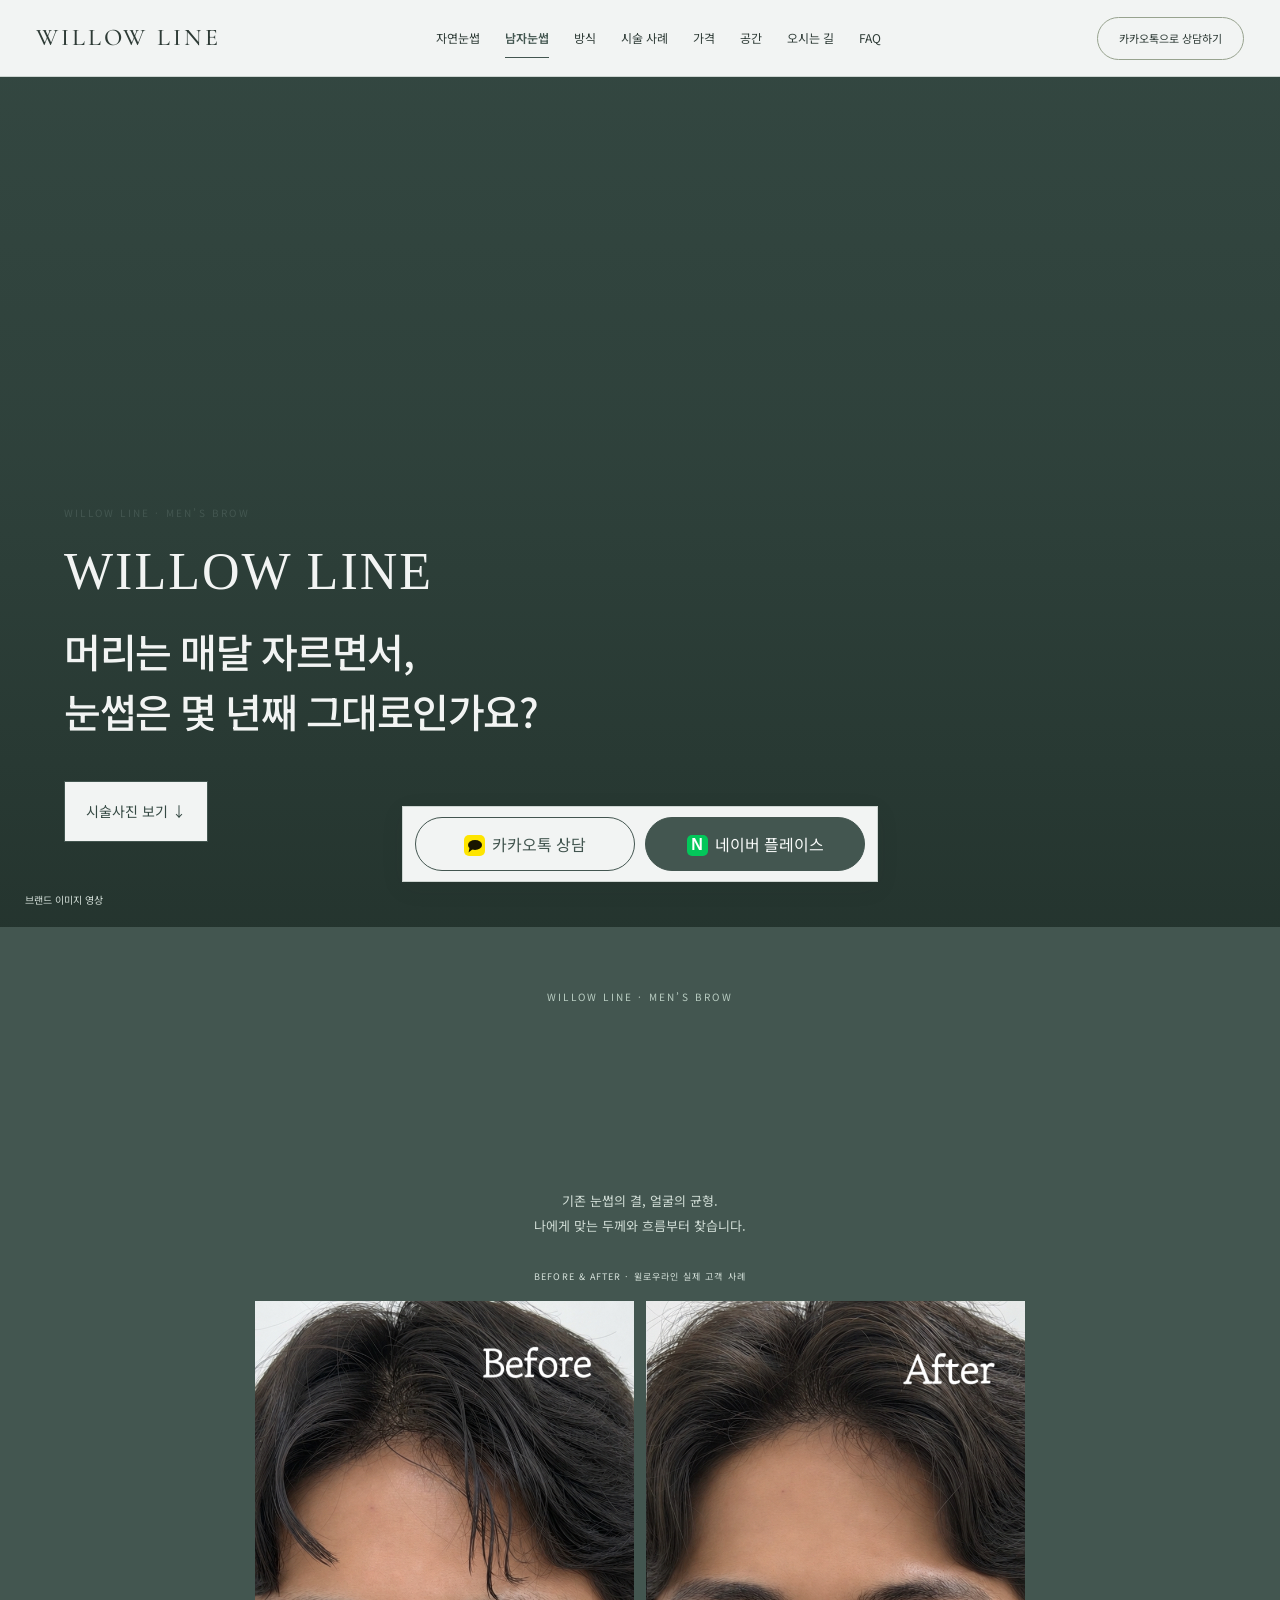
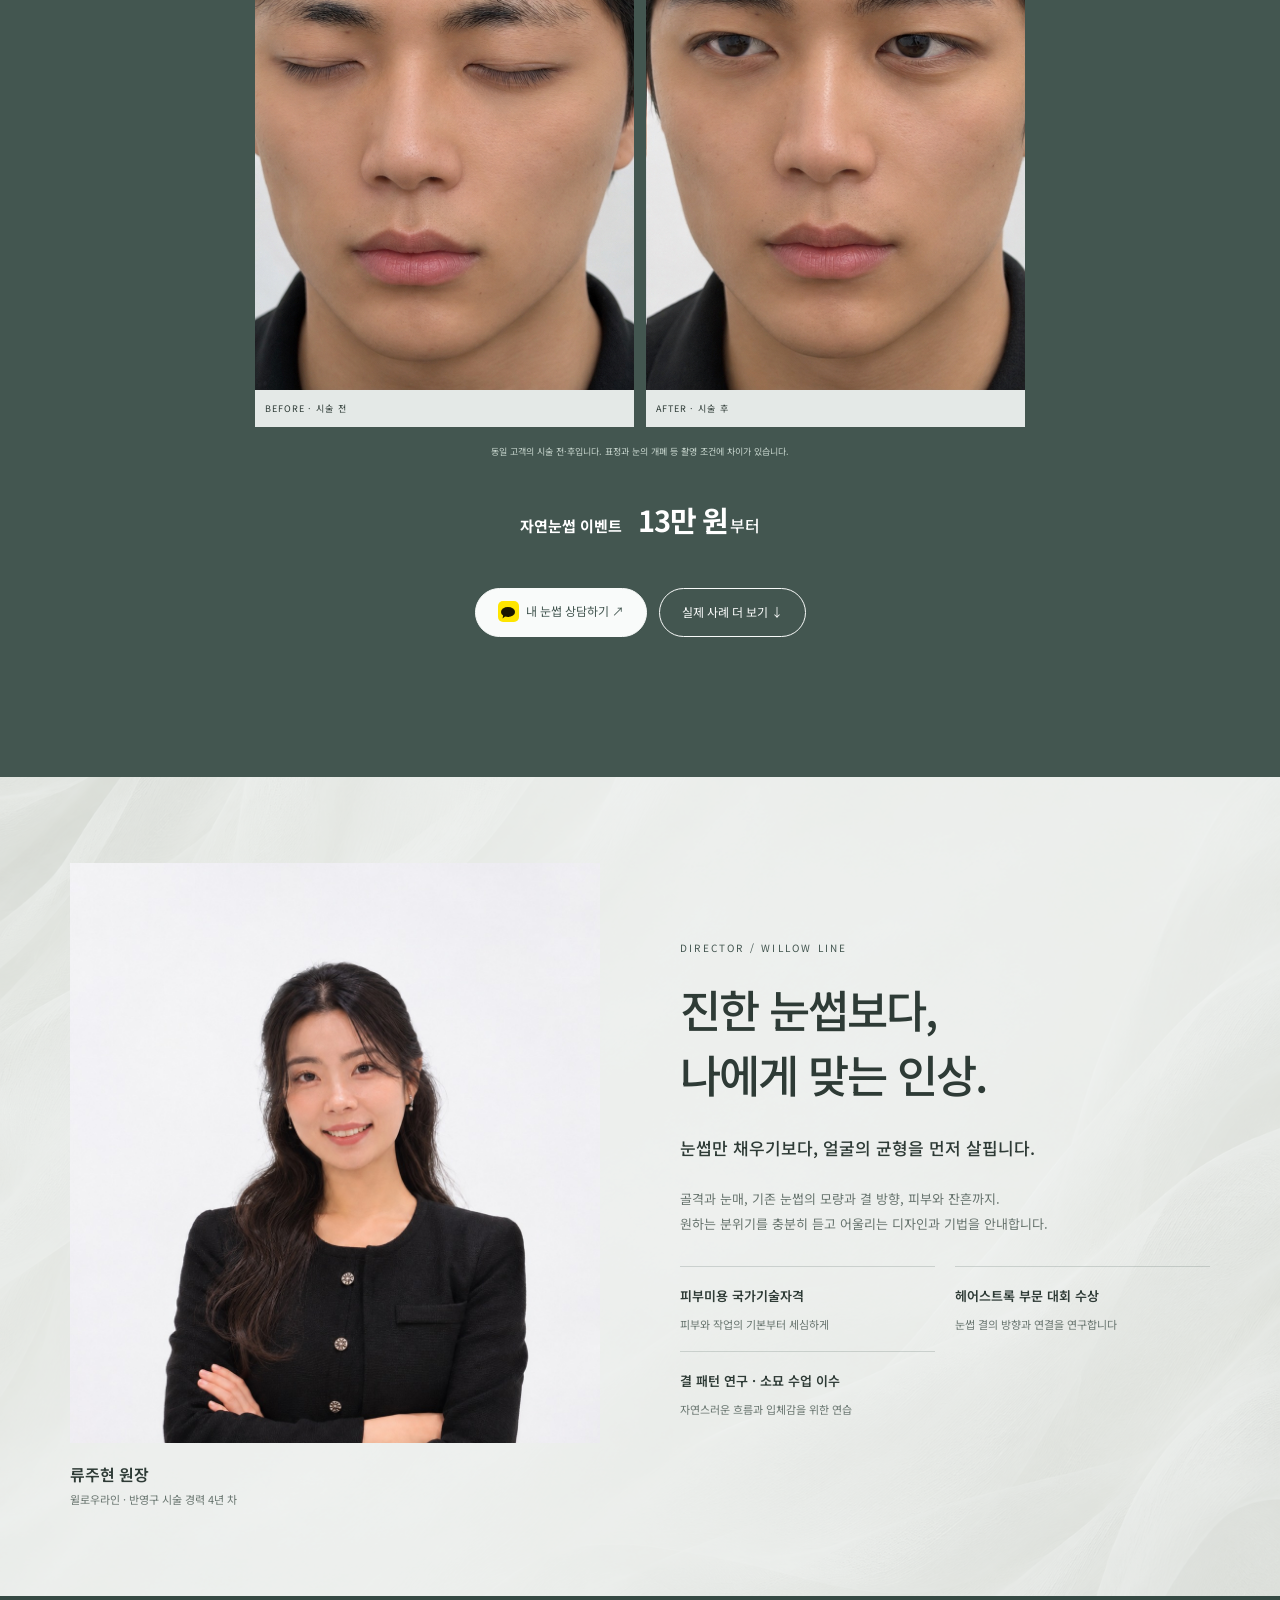
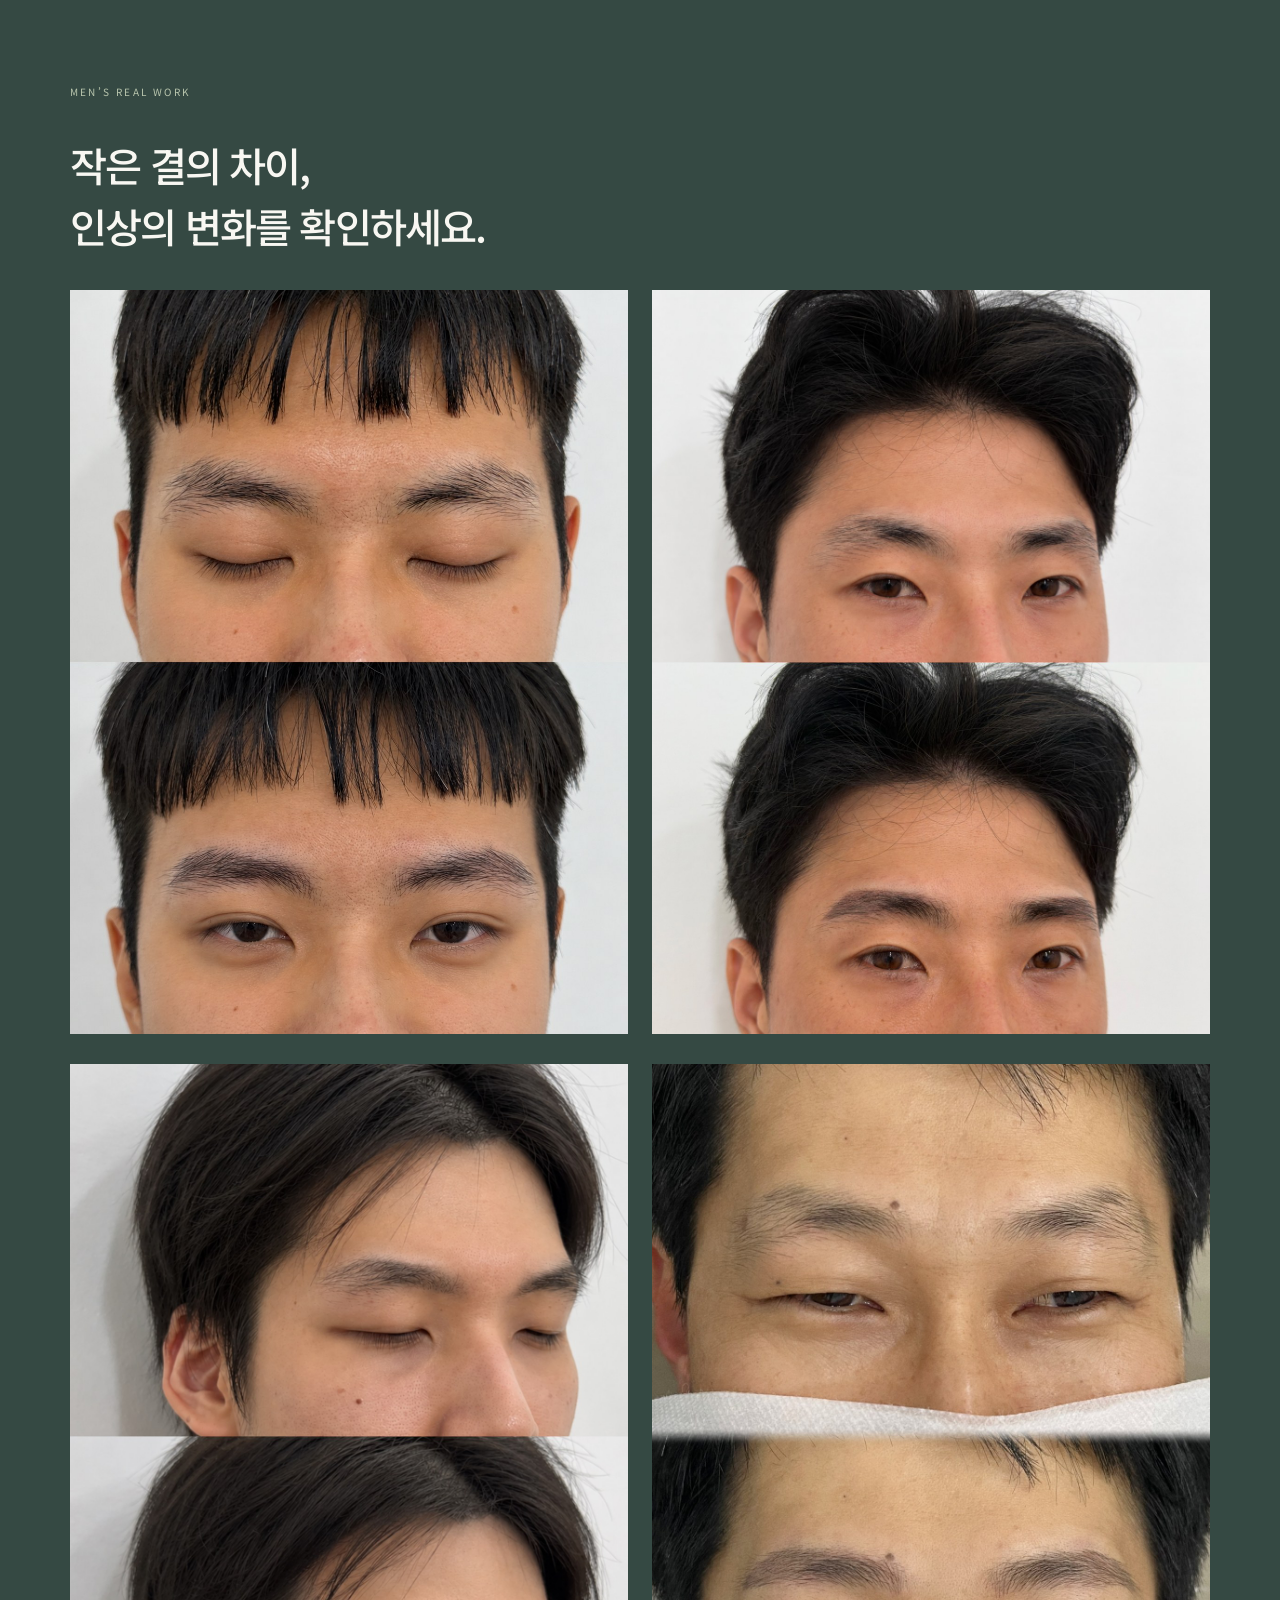
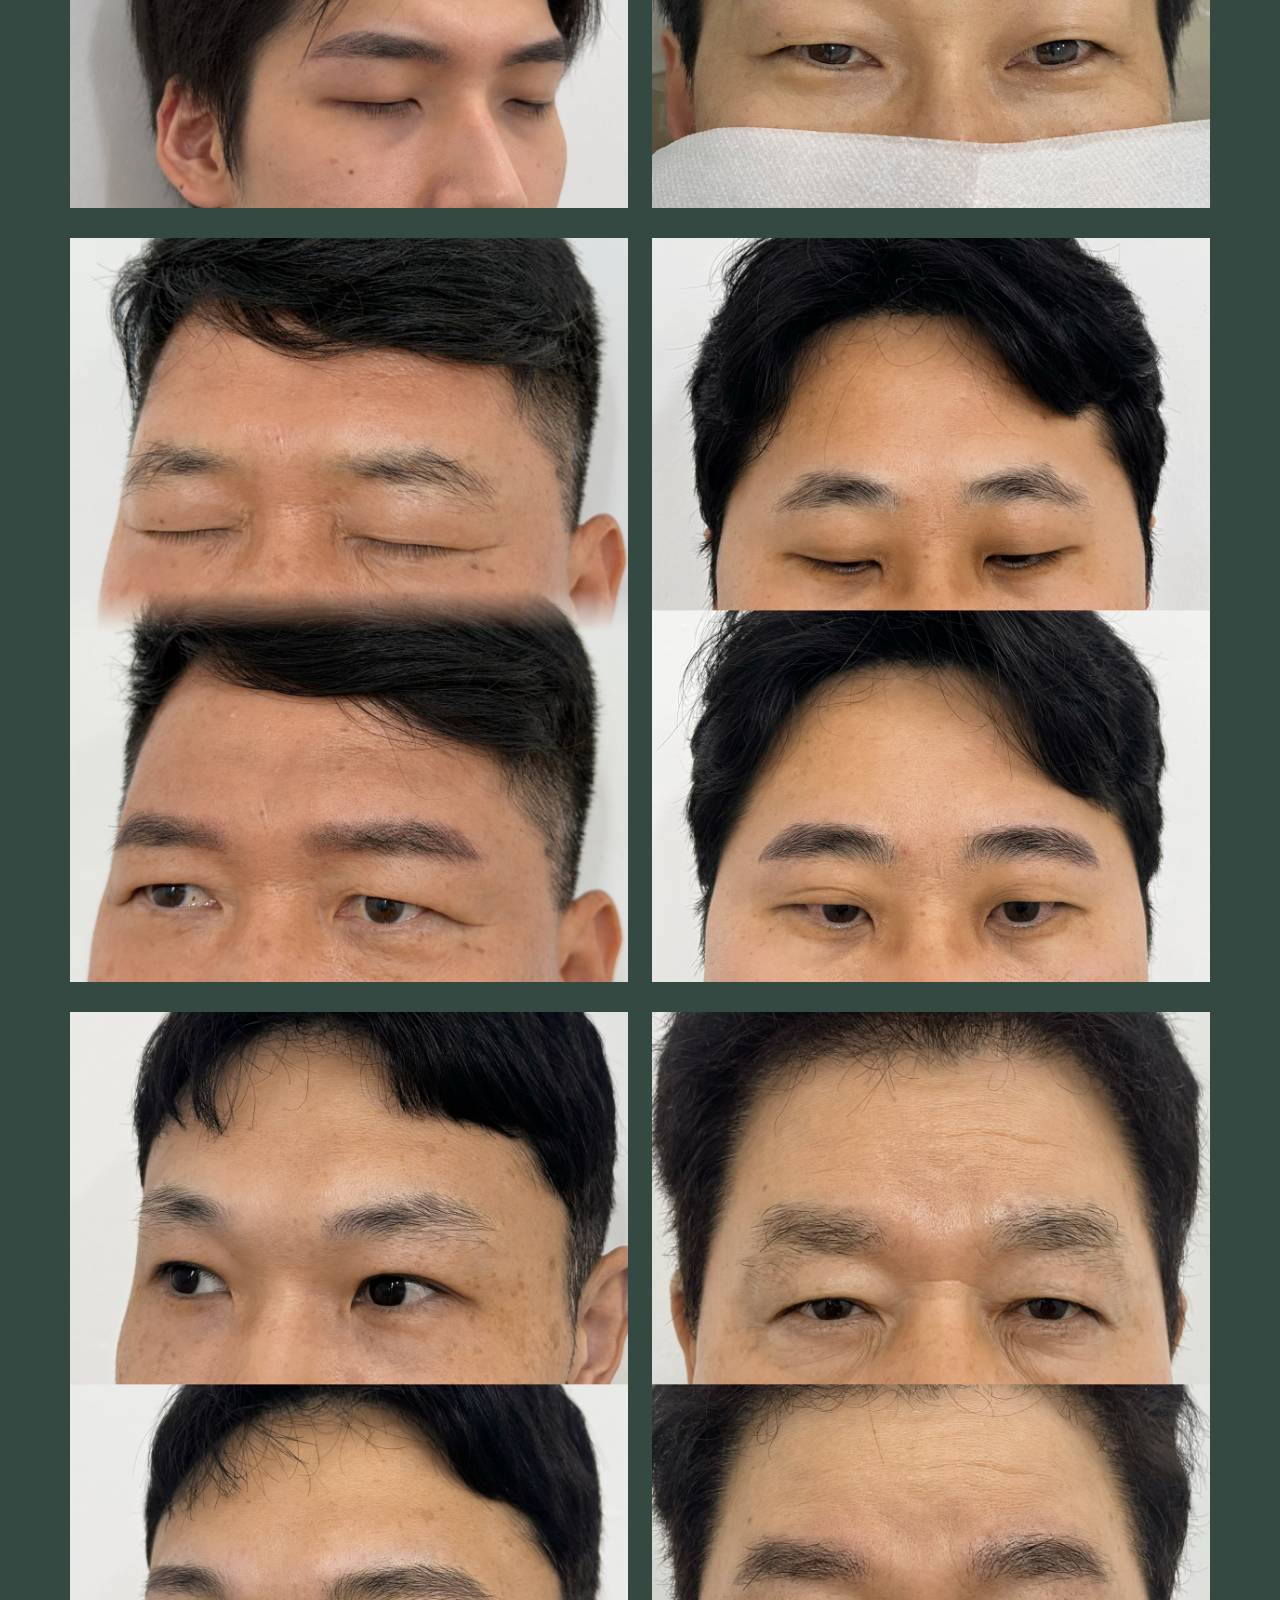
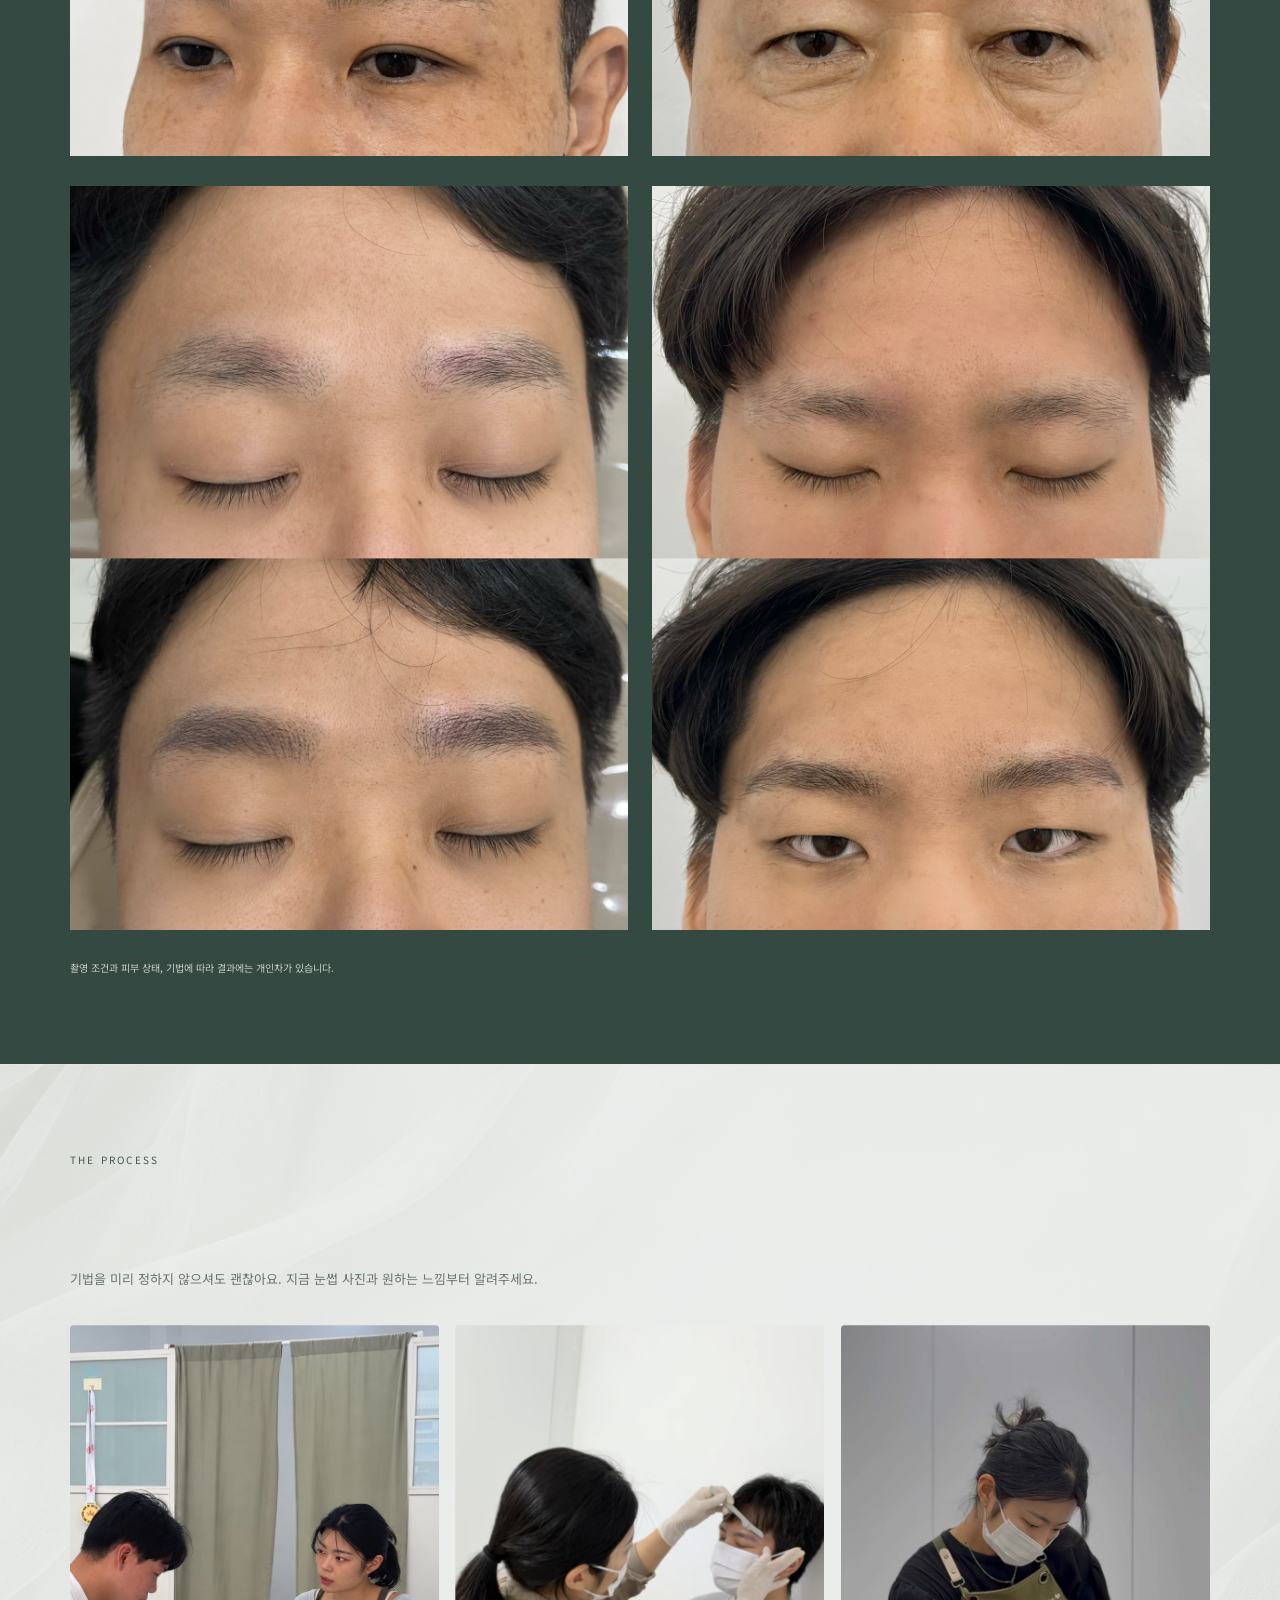
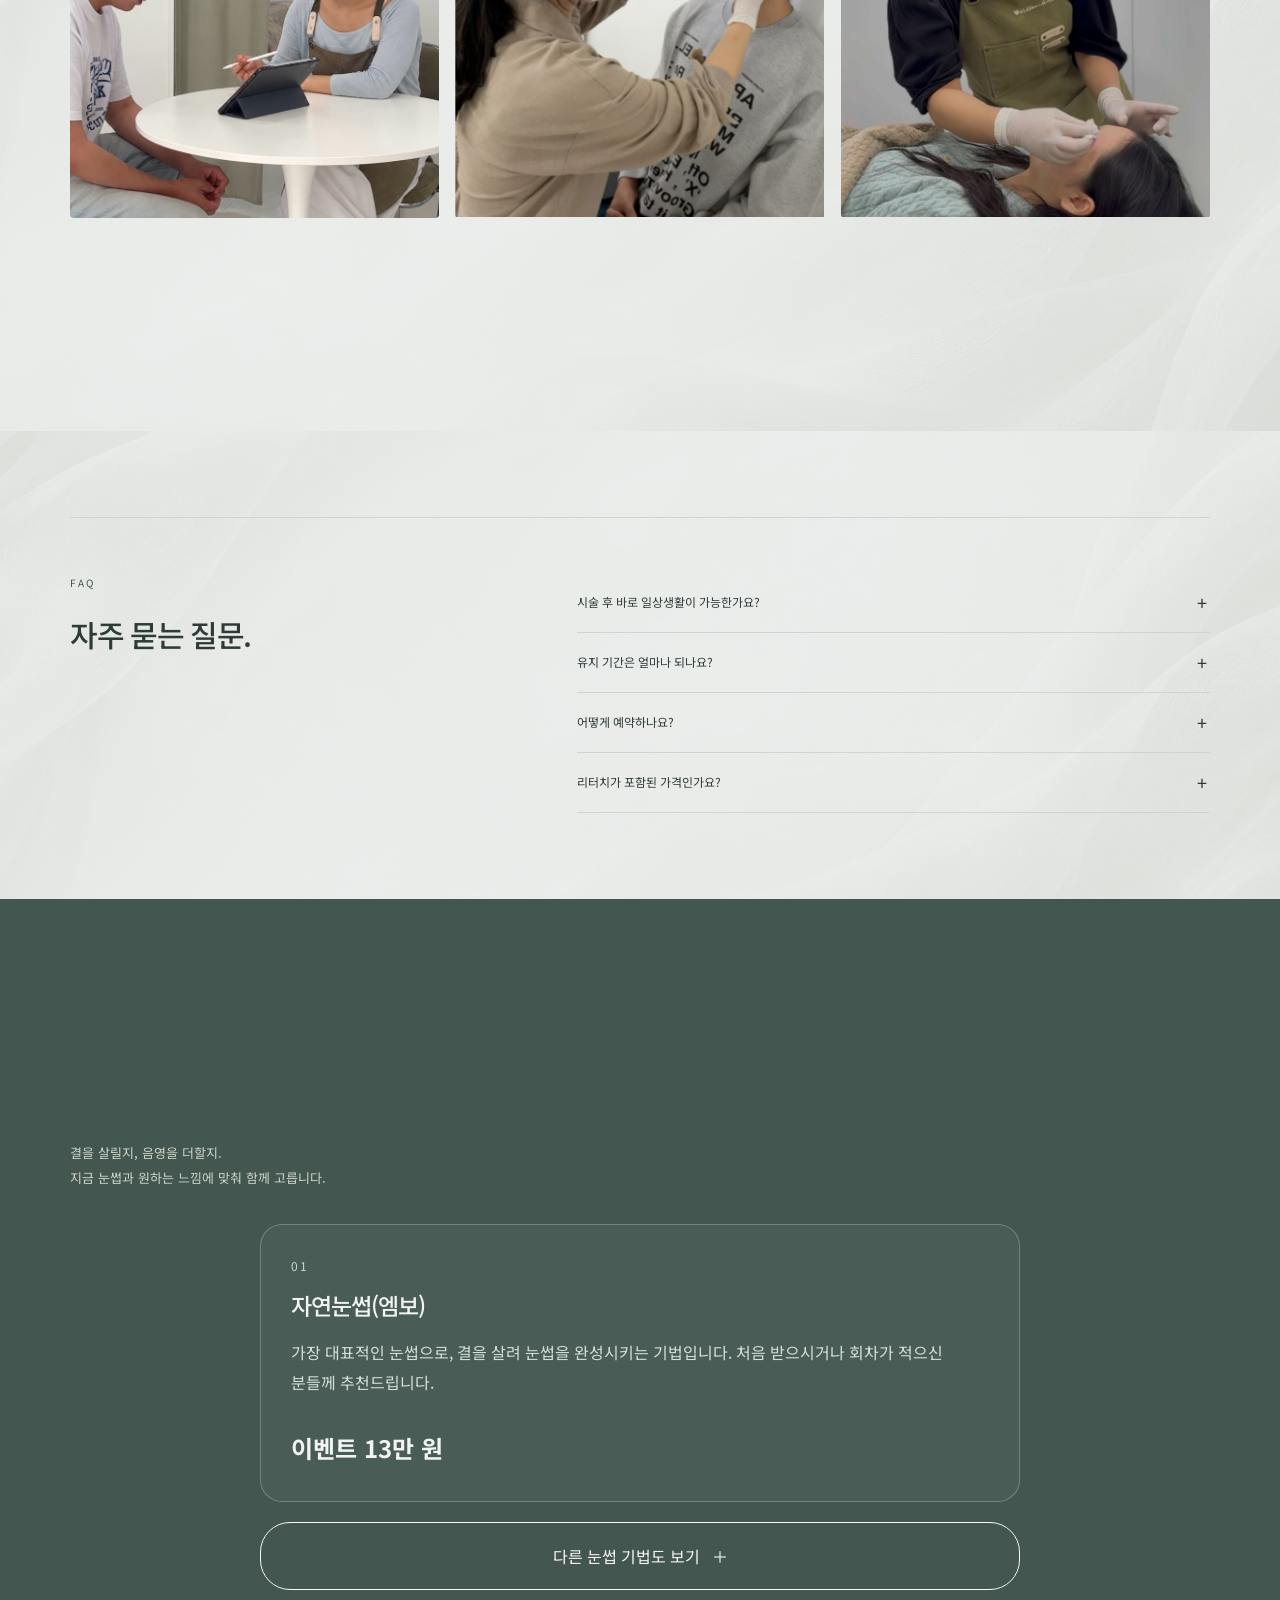
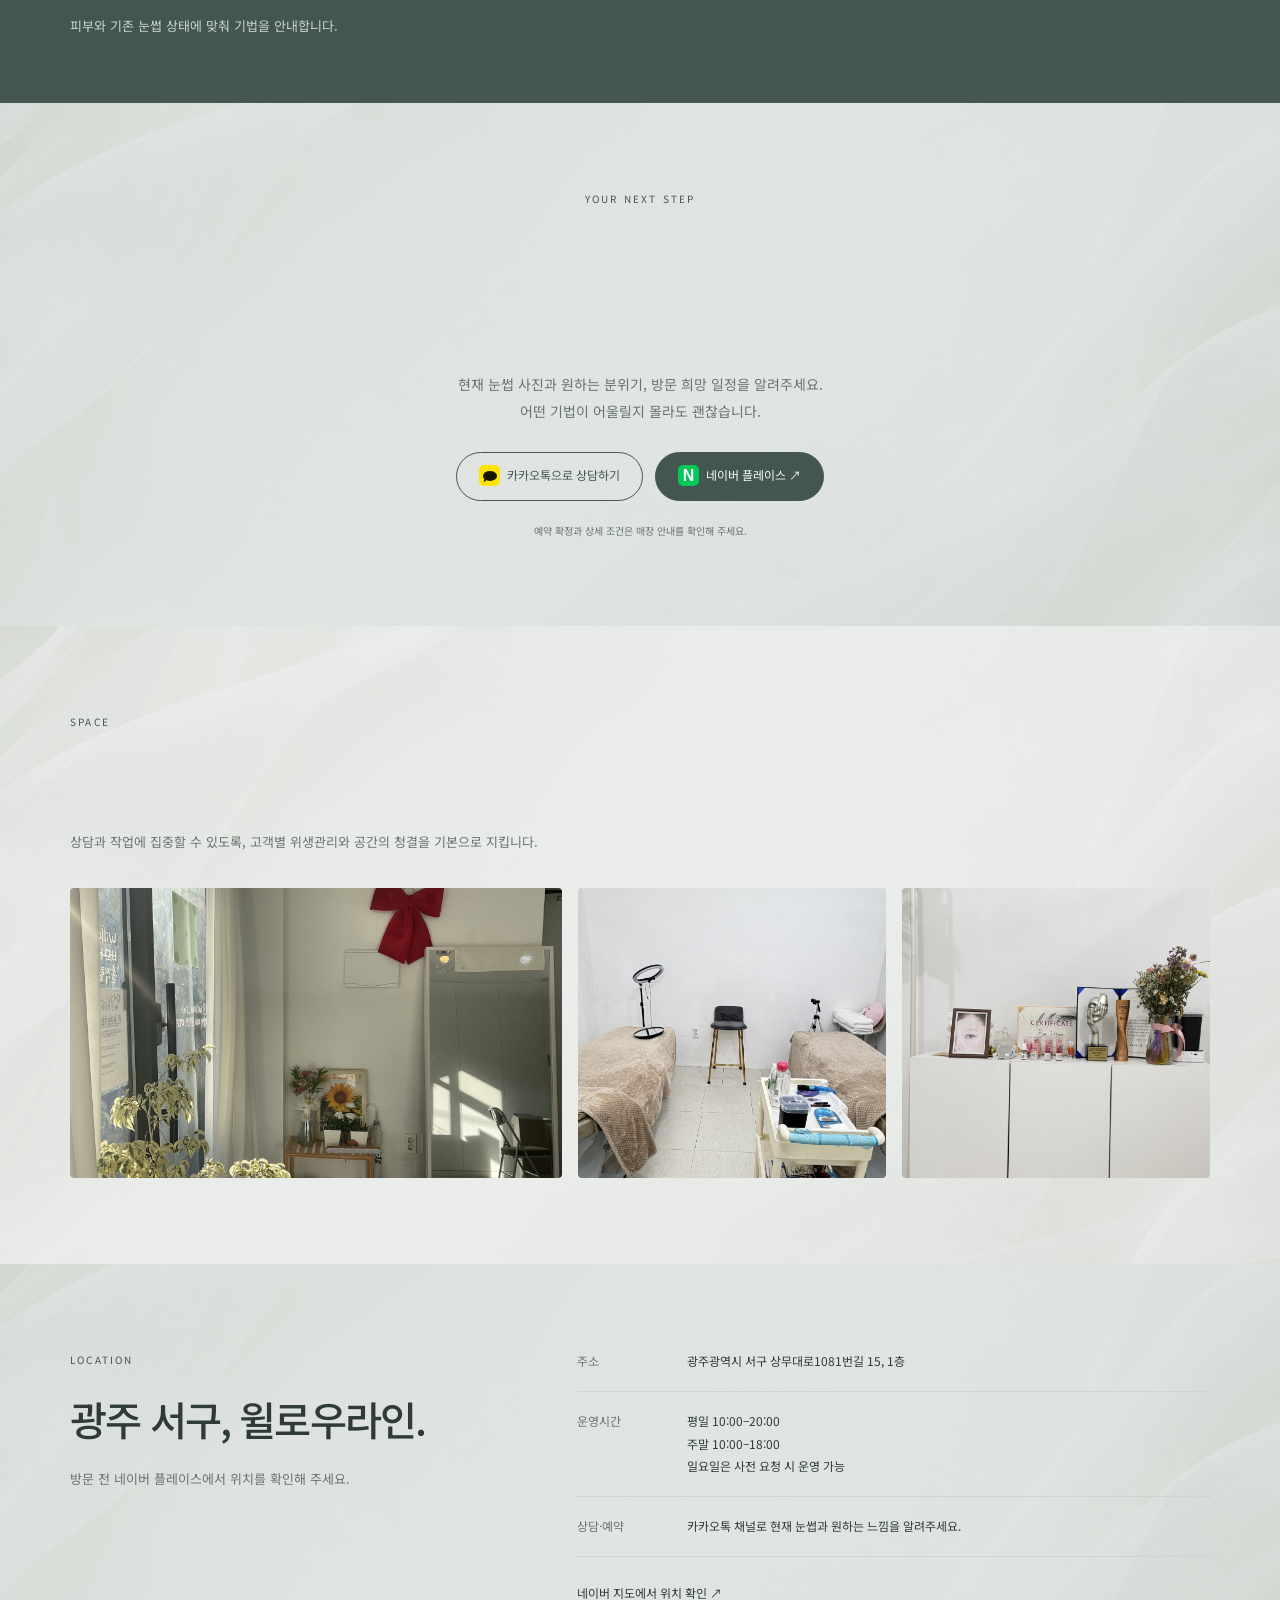
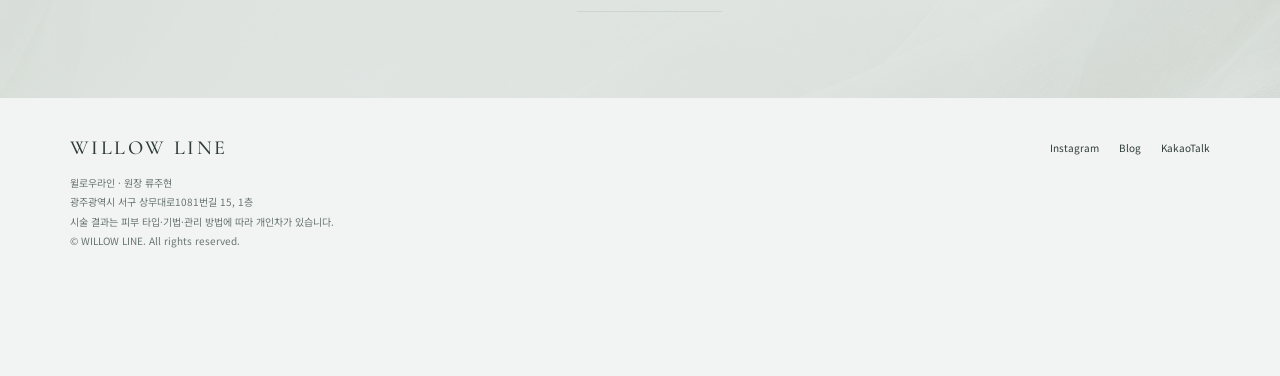
==== commit 28e91c73: "Extend men comparison background edge to edge" ====
--- a/men.html
+++ b/men.html
@@ -12,4 +12,4 @@
 body.men.reference-layout .men-panel .actions a[href*="pf.kakao.com"],body.men.reference-layout #price .actions a[href*="pf.kakao.com"],body.men.reference-layout .reserve .actions a[href*="pf.kakao.com"]{animation:studioLabelBounce 4.8s ease-in-out infinite!important}
 body.men.reference-layout .booking .booking-label{animation:studioLabelBounce 5s ease-in-out infinite!important}
 body.men.reference-layout .booking .pill:nth-child(2) .booking-label{animation-delay:.4s!important}
-</style><style>.men.reference-layout #work .case{border:0;padding:0;background:transparent}.men.reference-layout #work .case-meta{display:none}</style><link rel="stylesheet" href="./light-texture.css?v=light66"><link rel="stylesheet" href="./process-mobile.css?v=process78"><link rel="stylesheet" href="./techniques.css?v=sage85"><link rel="stylesheet" href="./booking-motion.css?v=regular96"><link rel="stylesheet" href="./video-cards.css?v=film-first92"><style>body.men.reference-layout .booking>a.pill,body.men.reference-layout .booking a .booking-label{font-weight:400!important}</style><link rel="stylesheet" href="./technique-expand.css?v=104"><link rel="stylesheet" href="./service-icons.css?v=106"></head><body class="men reference-layout"><a class="skip" href="#main">본문 바로가기</a><header class="top"><div class="wrap top-inner"><a class="brand" href="./index.html" aria-label="윌로우라인 자연눈썹 홈">WILLOW LINE</a><nav class="main-nav" aria-label="주요 메뉴"><div class="category"><a href="./index.html">자연눈썹</a><a href="./men.html" aria-current="page">남자눈썹</a></div><div class="section-nav" id="section-nav"><a href="#method">방식</a><a href="#work">시술 사례</a><a href="#price">가격</a><a href="#space">공간</a><a href="#location">오시는 길</a><a href="#faq">FAQ</a></div></nav><a class="header-cta" href="https://pf.kakao.com/_fxhxkMG" target="_blank" rel="noopener noreferrer">카카오톡으로 상담하기</a><button class="menu-button" type="button" aria-label="페이지 메뉴" aria-controls="section-nav" aria-expanded="false">☰</button></div></header><main id="main"><section class="men-brand91" id="brand-film"><video autoplay muted loop playsinline src="./men-brand.mp4"></video><div class="copy"><span class="eyebrow">WILLOW LINE · MEN’S BROW</span><div class="brand">WILLOW LINE</div><h1>머리는 매달 자르면서,<br>눈썹은 몇 년째 그대로인가요?</h1><a class="pill btn" href="#work">시술사진 보기 ↓</a></div><span class="label">브랜드 이미지 영상</span></section><section class="men-hero" id="top"><div class="wrap"><div class="men-panel"><span class="eyebrow">WILLOW LINE · MEN’S BROW</span><h1>눈썹은 자연스럽게,<br><em>인상은 더 또렷하게.</em></h1><p>기존 눈썹의 결, 얼굴의 균형.<br>나에게 맞는 두께와 흐름부터 찾습니다.</p><div class="compare-label">BEFORE & AFTER · 윌로우라인 실제 고객 사례</div><div class="compare-pair"><figure class="compare-tile"><div class="compare-crop horizontal"><img src="./men-hero-nov06.jpg" alt="남성 눈썹 시술 전" fetchpriority="high"></div><figcaption>BEFORE · 시술 전</figcaption></figure><figure class="compare-tile"><div class="compare-crop horizontal after"><img src="./men-hero-nov06.jpg" alt="남성 눈썹 시술 후"></div><figcaption>AFTER · 시술 후</figcaption></figure></div><p class="note">동일 고객의 시술 전·후입니다. 표정과 눈의 개폐 등 촬영 조건에 차이가 있습니다.</p><div class="hero-event men-event"><span>자연눈썹 이벤트</span><strong>13만 원<small class="price-from">부터</small></strong></div><div class="actions" style="justify-content:center"><a class="pill solid" href="https://pf.kakao.com/_fxhxkMG" target="_blank" rel="noopener noreferrer"><span class="service-icon106 kakao" aria-hidden="true"></span>내 눈썹 상담하기 ↗</a><a class="pill" href="#work">실제 사례 더 보기 ↓</a></div></div></div></section><section class="section director-section" id="director"><div class="wrap director-grid"><figure class="director-photo"><img src="./director-men.jpg" loading="lazy" alt="윌로우라인 류주현 원장 프로필 사진"><figcaption><strong>류주현 원장</strong><span>윌로우라인 · 반영구 시술 경력 4년 차</span></figcaption></figure><div class="director-content"><span class="eyebrow">DIRECTOR / WILLOW LINE</span><h2 class="statement">진한 눈썹보다,<br>나에게 맞는 인상.</h2><p class="director-lead">눈썹만 채우기보다, 얼굴의 균형을 먼저 살핍니다.</p><p>골격과 눈매, 기존 눈썹의 모량과 결 방향, 피부와 잔흔까지.<br>원하는 분위기를 충분히 듣고 어울리는 디자인과 기법을 안내합니다.</p><dl class="director-facts"><div><dt>피부미용 국가기술자격</dt><dd>피부와 작업의 기본부터 세심하게</dd></div><div><dt>헤어스트록 부문 대회 수상</dt><dd>눈썹 결의 방향과 연결을 연구합니다</dd></div><div><dt>결 패턴 연구 · 소묘 수업 이수</dt><dd>자연스러운 흐름과 입체감을 위한 연습</dd></div></dl></div></div></section><section class="section gallery-section men-gallery" id="work"><div class="wrap"><div class="head"><span class="eyebrow">MEN’S REAL WORK</span><h2 class="title">작은 결의 차이,<br>인상의 변화를 확인하세요.</h2></div><div class="gallery-grid"><button class="case" data-photo="./gallery-men-01.jpg" data-category="men" data-caption="남자눈썹 실제 시술 사례 01 · 촬영 조건과 시술 결과에는 개인차가 있습니다." aria-label="남자눈썹 실제 시술 사례 01 크게 보기"><div class="case-photo"><img src="./gallery-men-01.jpg" loading="lazy" alt="남자눈썹 실제 시술 사례 01"></div></button><button class="case" data-photo="./gallery-men-02.jpg" data-category="men" data-caption="남자눈썹 실제 시술 사례 02 · 촬영 조건과 시술 결과에는 개인차가 있습니다." aria-label="남자눈썹 실제 시술 사례 02 크게 보기"><div class="case-photo"><img src="./gallery-men-02.jpg" loading="lazy" alt="남자눈썹 실제 시술 사례 02"></div></button><button class="case" data-photo="./gallery-men-03.jpg" data-category="men" data-caption="남자눈썹 실제 시술 사례 03 · 촬영 조건과 시술 결과에는 개인차가 있습니다." aria-label="남자눈썹 실제 시술 사례 03 크게 보기"><div class="case-photo"><img src="./gallery-men-03.jpg" loading="lazy" alt="남자눈썹 실제 시술 사례 03"></div></button><button class="case" data-photo="./gallery-men-04.jpg" data-category="men" data-caption="남자눈썹 실제 시술 사례 04 · 촬영 조건과 시술 결과에는 개인차가 있습니다." aria-label="남자눈썹 실제 시술 사례 04 크게 보기"><div class="case-photo"><img src="./gallery-men-04.jpg" loading="lazy" alt="남자눈썹 실제 시술 사례 04"></div></button><button class="case" data-photo="./gallery-men-05.jpg" data-category="men" data-caption="남자눈썹 실제 시술 사례 05 · 촬영 조건과 시술 결과에는 개인차가 있습니다." aria-label="남자눈썹 실제 시술 사례 05 크게 보기"><div class="case-photo"><img src="./gallery-men-05.jpg" loading="lazy" alt="남자눈썹 실제 시술 사례 05"></div></button><button class="case" data-photo="./gallery-men-06.jpg" data-category="men" data-caption="남자눈썹 실제 시술 사례 06 · 촬영 조건과 시술 결과에는 개인차가 있습니다." aria-label="남자눈썹 실제 시술 사례 06 크게 보기"><div class="case-photo"><img src="./gallery-men-06.jpg" loading="lazy" alt="남자눈썹 실제 시술 사례 06"></div></button><button class="case" data-photo="./gallery-men-07.jpg" data-category="men" data-caption="남자눈썹 실제 시술 사례 07 · 촬영 조건과 시술 결과에는 개인차가 있습니다." aria-label="남자눈썹 실제 시술 사례 07 크게 보기"><div class="case-photo"><img src="./gallery-men-07.jpg" loading="lazy" alt="남자눈썹 실제 시술 사례 07"></div></button><button class="case" data-photo="./gallery-men-08.jpg" data-category="men" data-caption="남자눈썹 실제 시술 사례 08 · 촬영 조건과 시술 결과에는 개인차가 있습니다." aria-label="남자눈썹 실제 시술 사례 08 크게 보기"><div class="case-photo"><img src="./gallery-men-08.jpg" loading="lazy" alt="남자눈썹 실제 시술 사례 08"></div></button><button class="case" data-photo="./gallery-men-09.jpg" data-category="men" data-caption="남자눈썹 실제 시술 사례 09 · 촬영 조건과 시술 결과에는 개인차가 있습니다." aria-label="남자눈썹 실제 시술 사례 09 크게 보기"><div class="case-photo"><img src="./gallery-men-09.jpg" loading="lazy" alt="남자눈썹 실제 시술 사례 09"></div></button><button class="case" data-photo="./gallery-men-10.jpg" data-category="men" data-caption="남자눈썹 실제 시술 사례 10 · 촬영 조건과 시술 결과에는 개인차가 있습니다." aria-label="남자눈썹 실제 시술 사례 10 크게 보기"><div class="case-photo"><img src="./gallery-men-10.jpg" loading="lazy" alt="남자눈썹 실제 시술 사례 10"></div></button></div><p class="note">촬영 조건과 피부 상태, 기법에 따라 결과에는 개인차가 있습니다.</p></div></section><section class="section process" id="method"><div class="wrap"><div class="head"><span class="eyebrow">THE PROCESS</span><h2 class="title">상담부터 관리 안내까지.</h2><p class="desc">기법을 미리 정하지 않으셔도 괜찮아요. 지금 눈썹 사진과 원하는 느낌부터 알려주세요.</p></div><div class="process-photos"><figure><img src="./process-talk.jpg" loading="lazy" alt="윌로우라인 실제 01 · 상담 모습"><figcaption><span>01 · 상담</span><p class="process-caption-desc">기존 경험과 원하는 느낌, 걱정되는 부분을 나눕니다.</p></figcaption></figure><figure><video class="process-video" autoplay muted loop playsinline disablepictureinpicture disableremoteplayback preload="metadata" poster="./process-design-poster.png" aria-label="얼굴과 눈썹 디자인 확인 영상"><source src="./process-design.mp4" type="video/mp4"></video><figcaption><span>02 · 디자인 확인</span><p class="process-caption-desc">모량과 결 방향, 골격과 피부·잔흔을 살핍니다.</p></figcaption></figure><figure><video class="process-video" autoplay muted loop playsinline disablepictureinpicture disableremoteplayback preload="metadata" poster="./process-treatment-poster.png" aria-label="섬세한 시술 과정 영상"><source src="./process-treatment.mp4" type="video/mp4"></video><figcaption><span>03 · 디자인 및 섬세한 작업</span><p class="process-caption-desc">어울리는 디자인과 기법을 설명하고 피부 반응을 살피며 진행합니다.</p></figcaption></figure></div></div></section><section class="section faq" id="faq"><div class="wrap faq-grid"><div><div class="head"><span class="eyebrow">FAQ</span><h2 class="title">자주 묻는 질문.</h2></div></div><div><details><summary>시술 후 바로 일상생활이 가능한가요?</summary><p>일상생활이 가능한 경우가 많지만 초기 진한 색감·붉어짐·각질이 있을 수 있습니다. 중요한 일정이 있다면 가능하면 3~4주 여유를 두고 미리 상담해 주세요.</p></details><details><summary>유지 기간은 얼마나 되나요?</summary><p>일반적으로 약 1~2년이나 피부 타입과 생활 습관, 기법에 따라 개인차가 있습니다.</p></details><details><summary>어떻게 예약하나요?</summary><p>카카오톡 채널로 희망 일정과 원하는 느낌을 알려주세요. 기존 반영구 경험이나 잔흔이 있다면 현재 눈썹 사진도 보내주시면 도움이 됩니다.</p></details><details><summary>리터치가 포함된 가격인가요?</summary><p>2차 작업의 포함 여부·일정·비용과 세부 예약 조건은 상담에서 확인해 주세요. 현재 눈썹 상태에 맞는 작업 방향과 함께 안내드립니다.</p></details></div></div></section><section class="section techniques84" id="price"><div class="wrap"><div class="head"><span class="eyebrow">BROW TECHNIQUES</span><h2 class="title">내 눈썹에는<br>어떤 기법이 어울릴까요?</h2><p class="desc">결을 살릴지, 음영을 더할지.<br>지금 눈썹과 원하는 느낌에 맞춰 함께 고릅니다.</p></div><div class="technique-stack103"><article class="technique-card84"><span class="technique-num84">01</span><h3>자연눈썹(엠보)</h3><p>가장 대표적인 눈썹으로, 결을 살려 눈썹을 완성시키는 기법입니다. 처음 받으시거나 회차가 적으신 분들께 추천드립니다.</p><strong>이벤트 13만 원</strong></article><details class="technique-expand103"><summary>다른 눈썹 기법도 보기 <span class="plus103">＋</span></summary><div class="technique-rest103"><article class="technique-card84"><span class="technique-num84">02</span><h3>섀도우눈썹</h3><p>점으로 채우는 기법으로 아이브로우로 그린 듯 부드럽지만 자연눈썹(엠보)보다 또렷한 눈썹으로 완성됩니다. 모량이 많으신 분들께 추천드립니다.</p><strong>16만 원</strong></article><article class="technique-card84"><span class="technique-num84">03</span><h3>콤보눈썹</h3><p>결표현과 점이 동시에 들어가는 기법으로, 뒷쪽 모량이 적으신 분들께 추천드립니다.</p><strong>17만 원</strong></article><article class="technique-card84"><span class="technique-num84">04</span><h3>헤어스트록눈썹</h3><p>바늘 하나로 눈썹결을 그리는 방식으로, 깃털처럼 표현하여 가장 자연스러운 눈썹을 연출해드립니다. 통증에 예민하시거나 회차가 많으신 분들께는 필수입니다.</p><strong>25만 원</strong></article></div></details></div><p class="technique-note84">피부와 기존 눈썹 상태에 맞춰 기법을 안내합니다.</p></div></section><section class="section reserve" id="reserve"><div class="wrap"><span class="eyebrow">YOUR NEXT STEP</span><h2 class="title">내 눈썹의 고민,<br>상담부터 시작해 보세요.</h2><p class="desc">현재 눈썹 사진과 원하는 분위기, 방문 희망 일정을 알려주세요.<br>어떤 기법이 어울릴지 몰라도 괜찮습니다.</p><div class="actions"><a class="pill" href="https://pf.kakao.com/_fxhxkMG" target="_blank" rel="noopener noreferrer"><span class="service-icon106 kakao" aria-hidden="true"></span>카카오톡으로 상담하기</a><a class="pill solid" href="https://map.naver.com/p/entry/place/2011356206?placePath=%2Fhome" target="_blank" rel="noopener noreferrer"><span class="service-icon106 naver" aria-hidden="true">N</span>네이버 플레이스 ↗</a></div><small>예약 확정과 상세 조건은 매장 안내를 확인해 주세요.</small></div></section><section class="section space" id="space"><div class="wrap"><div class="head"><span class="eyebrow">SPACE</span><h2 class="title">윌로우라인의 공간.</h2><p class="desc">상담과 작업에 집중할 수 있도록, 고객별 위생관리와 공간의 청결을 기본으로 지킵니다.</p></div><div class="space-grid"><img src="./studio.jpg" loading="lazy" alt="윌로우라인 매장 전경"><img src="./space-treatment.jpg" loading="lazy" alt="윌로우라인 시술 공간"><img src="./space-detail.jpg" loading="lazy" alt="윌로우라인 매장 내부"></div></div></section><section class="section location" id="location"><div class="wrap location-grid"><div><div class="head"><span class="eyebrow">LOCATION</span><h2 class="title">광주 서구, 윌로우라인.</h2><p class="desc">방문 전 네이버 플레이스에서 위치를 확인해 주세요.</p></div></div><div><dl><div><dt>주소</dt><dd>광주광역시 서구 상무대로1081번길 15, 1층</dd></div><div><dt>운영시간</dt><dd>평일 10:00–20:00<br>주말 10:00–18:00<br>일요일은 사전 요청 시 운영 가능</dd></div><div><dt>상담·예약</dt><dd>카카오톡 채널로 현재 눈썹과 원하는 느낌을 알려주세요.</dd></div></dl><a class="text-link" href="https://map.naver.com/p/entry/place/2011356206?placePath=%2Fhome" target="_blank" rel="noopener noreferrer">네이버 지도에서 위치 확인 ↗</a></div></div></section></main><footer class="footer"><div class="wrap"><div><div class="brand">WILLOW LINE</div><p>윌로우라인 · 원장 류주현<br>광주광역시 서구 상무대로1081번길 15, 1층<br>시술 결과는 피부 타입·기법·관리 방법에 따라 개인차가 있습니다.<br>© WILLOW LINE. All rights reserved.</p></div><div class="social"><a class="" href="https://www.instagram.com/willow__line" target="_blank" rel="noopener noreferrer">Instagram</a><a class="" href="https://blog.naver.com/rjh9609" target="_blank" rel="noopener noreferrer">Blog</a><a class="" href="https://pf.kakao.com/_fxhxkMG" target="_blank" rel="noopener noreferrer">KakaoTalk</a></div></div></footer><div class="booking" aria-label="빠른 상담과 위치 확인"><a class="pill" href="https://pf.kakao.com/_fxhxkMG" target="_blank" rel="noopener noreferrer"><span class="service-icon106 kakao" aria-hidden="true"></span>카카오톡 상담</a><a class="pill solid" href="https://map.naver.com/p/entry/place/2011356206?placePath=%2Fhome" target="_blank" rel="noopener noreferrer"><span class="service-icon106 naver" aria-hidden="true">N</span>네이버 플레이스</a></div><dialog aria-label="윌로우라인 실제 시술 사례"><button type="button" aria-label="사진 닫기">×</button><img src="./result-01.jpg" alt=""><p></p></dialog><script src="./site.js?v=studio-motion49" defer></script></body></html>+</style><style>.men.reference-layout #work .case{border:0;padding:0;background:transparent}.men.reference-layout #work .case-meta{display:none}</style><link rel="stylesheet" href="./light-texture.css?v=light66"><link rel="stylesheet" href="./process-mobile.css?v=process78"><link rel="stylesheet" href="./techniques.css?v=sage85"><link rel="stylesheet" href="./booking-motion.css?v=regular96"><link rel="stylesheet" href="./video-cards.css?v=film-first92"><style>body.men.reference-layout .booking>a.pill,body.men.reference-layout .booking a .booking-label{font-weight:400!important}</style><link rel="stylesheet" href="./technique-expand.css?v=104"><link rel="stylesheet" href="./service-icons.css?v=106"><style>body.men.reference-layout .men-hero{background:#435650}</style></head><body class="men reference-layout"><a class="skip" href="#main">본문 바로가기</a><header class="top"><div class="wrap top-inner"><a class="brand" href="./index.html" aria-label="윌로우라인 자연눈썹 홈">WILLOW LINE</a><nav class="main-nav" aria-label="주요 메뉴"><div class="category"><a href="./index.html">자연눈썹</a><a href="./men.html" aria-current="page">남자눈썹</a></div><div class="section-nav" id="section-nav"><a href="#method">방식</a><a href="#work">시술 사례</a><a href="#price">가격</a><a href="#space">공간</a><a href="#location">오시는 길</a><a href="#faq">FAQ</a></div></nav><a class="header-cta" href="https://pf.kakao.com/_fxhxkMG" target="_blank" rel="noopener noreferrer">카카오톡으로 상담하기</a><button class="menu-button" type="button" aria-label="페이지 메뉴" aria-controls="section-nav" aria-expanded="false">☰</button></div></header><main id="main"><section class="men-brand91" id="brand-film"><video autoplay muted loop playsinline src="./men-brand.mp4"></video><div class="copy"><span class="eyebrow">WILLOW LINE · MEN’S BROW</span><div class="brand">WILLOW LINE</div><h1>머리는 매달 자르면서,<br>눈썹은 몇 년째 그대로인가요?</h1><a class="pill btn" href="#work">시술사진 보기 ↓</a></div><span class="label">브랜드 이미지 영상</span></section><section class="men-hero" id="top"><div class="wrap"><div class="men-panel"><span class="eyebrow">WILLOW LINE · MEN’S BROW</span><h1>눈썹은 자연스럽게,<br><em>인상은 더 또렷하게.</em></h1><p>기존 눈썹의 결, 얼굴의 균형.<br>나에게 맞는 두께와 흐름부터 찾습니다.</p><div class="compare-label">BEFORE & AFTER · 윌로우라인 실제 고객 사례</div><div class="compare-pair"><figure class="compare-tile"><div class="compare-crop horizontal"><img src="./men-hero-nov06.jpg" alt="남성 눈썹 시술 전" fetchpriority="high"></div><figcaption>BEFORE · 시술 전</figcaption></figure><figure class="compare-tile"><div class="compare-crop horizontal after"><img src="./men-hero-nov06.jpg" alt="남성 눈썹 시술 후"></div><figcaption>AFTER · 시술 후</figcaption></figure></div><p class="note">동일 고객의 시술 전·후입니다. 표정과 눈의 개폐 등 촬영 조건에 차이가 있습니다.</p><div class="hero-event men-event"><span>자연눈썹 이벤트</span><strong>13만 원<small class="price-from">부터</small></strong></div><div class="actions" style="justify-content:center"><a class="pill solid" href="https://pf.kakao.com/_fxhxkMG" target="_blank" rel="noopener noreferrer"><span class="service-icon106 kakao" aria-hidden="true"></span>내 눈썹 상담하기 ↗</a><a class="pill" href="#work">실제 사례 더 보기 ↓</a></div></div></div></section><section class="section director-section" id="director"><div class="wrap director-grid"><figure class="director-photo"><img src="./director-men.jpg" loading="lazy" alt="윌로우라인 류주현 원장 프로필 사진"><figcaption><strong>류주현 원장</strong><span>윌로우라인 · 반영구 시술 경력 4년 차</span></figcaption></figure><div class="director-content"><span class="eyebrow">DIRECTOR / WILLOW LINE</span><h2 class="statement">진한 눈썹보다,<br>나에게 맞는 인상.</h2><p class="director-lead">눈썹만 채우기보다, 얼굴의 균형을 먼저 살핍니다.</p><p>골격과 눈매, 기존 눈썹의 모량과 결 방향, 피부와 잔흔까지.<br>원하는 분위기를 충분히 듣고 어울리는 디자인과 기법을 안내합니다.</p><dl class="director-facts"><div><dt>피부미용 국가기술자격</dt><dd>피부와 작업의 기본부터 세심하게</dd></div><div><dt>헤어스트록 부문 대회 수상</dt><dd>눈썹 결의 방향과 연결을 연구합니다</dd></div><div><dt>결 패턴 연구 · 소묘 수업 이수</dt><dd>자연스러운 흐름과 입체감을 위한 연습</dd></div></dl></div></div></section><section class="section gallery-section men-gallery" id="work"><div class="wrap"><div class="head"><span class="eyebrow">MEN’S REAL WORK</span><h2 class="title">작은 결의 차이,<br>인상의 변화를 확인하세요.</h2></div><div class="gallery-grid"><button class="case" data-photo="./gallery-men-01.jpg" data-category="men" data-caption="남자눈썹 실제 시술 사례 01 · 촬영 조건과 시술 결과에는 개인차가 있습니다." aria-label="남자눈썹 실제 시술 사례 01 크게 보기"><div class="case-photo"><img src="./gallery-men-01.jpg" loading="lazy" alt="남자눈썹 실제 시술 사례 01"></div></button><button class="case" data-photo="./gallery-men-02.jpg" data-category="men" data-caption="남자눈썹 실제 시술 사례 02 · 촬영 조건과 시술 결과에는 개인차가 있습니다." aria-label="남자눈썹 실제 시술 사례 02 크게 보기"><div class="case-photo"><img src="./gallery-men-02.jpg" loading="lazy" alt="남자눈썹 실제 시술 사례 02"></div></button><button class="case" data-photo="./gallery-men-03.jpg" data-category="men" data-caption="남자눈썹 실제 시술 사례 03 · 촬영 조건과 시술 결과에는 개인차가 있습니다." aria-label="남자눈썹 실제 시술 사례 03 크게 보기"><div class="case-photo"><img src="./gallery-men-03.jpg" loading="lazy" alt="남자눈썹 실제 시술 사례 03"></div></button><button class="case" data-photo="./gallery-men-04.jpg" data-category="men" data-caption="남자눈썹 실제 시술 사례 04 · 촬영 조건과 시술 결과에는 개인차가 있습니다." aria-label="남자눈썹 실제 시술 사례 04 크게 보기"><div class="case-photo"><img src="./gallery-men-04.jpg" loading="lazy" alt="남자눈썹 실제 시술 사례 04"></div></button><button class="case" data-photo="./gallery-men-05.jpg" data-category="men" data-caption="남자눈썹 실제 시술 사례 05 · 촬영 조건과 시술 결과에는 개인차가 있습니다." aria-label="남자눈썹 실제 시술 사례 05 크게 보기"><div class="case-photo"><img src="./gallery-men-05.jpg" loading="lazy" alt="남자눈썹 실제 시술 사례 05"></div></button><button class="case" data-photo="./gallery-men-06.jpg" data-category="men" data-caption="남자눈썹 실제 시술 사례 06 · 촬영 조건과 시술 결과에는 개인차가 있습니다." aria-label="남자눈썹 실제 시술 사례 06 크게 보기"><div class="case-photo"><img src="./gallery-men-06.jpg" loading="lazy" alt="남자눈썹 실제 시술 사례 06"></div></button><button class="case" data-photo="./gallery-men-07.jpg" data-category="men" data-caption="남자눈썹 실제 시술 사례 07 · 촬영 조건과 시술 결과에는 개인차가 있습니다." aria-label="남자눈썹 실제 시술 사례 07 크게 보기"><div class="case-photo"><img src="./gallery-men-07.jpg" loading="lazy" alt="남자눈썹 실제 시술 사례 07"></div></button><button class="case" data-photo="./gallery-men-08.jpg" data-category="men" data-caption="남자눈썹 실제 시술 사례 08 · 촬영 조건과 시술 결과에는 개인차가 있습니다." aria-label="남자눈썹 실제 시술 사례 08 크게 보기"><div class="case-photo"><img src="./gallery-men-08.jpg" loading="lazy" alt="남자눈썹 실제 시술 사례 08"></div></button><button class="case" data-photo="./gallery-men-09.jpg" data-category="men" data-caption="남자눈썹 실제 시술 사례 09 · 촬영 조건과 시술 결과에는 개인차가 있습니다." aria-label="남자눈썹 실제 시술 사례 09 크게 보기"><div class="case-photo"><img src="./gallery-men-09.jpg" loading="lazy" alt="남자눈썹 실제 시술 사례 09"></div></button><button class="case" data-photo="./gallery-men-10.jpg" data-category="men" data-caption="남자눈썹 실제 시술 사례 10 · 촬영 조건과 시술 결과에는 개인차가 있습니다." aria-label="남자눈썹 실제 시술 사례 10 크게 보기"><div class="case-photo"><img src="./gallery-men-10.jpg" loading="lazy" alt="남자눈썹 실제 시술 사례 10"></div></button></div><p class="note">촬영 조건과 피부 상태, 기법에 따라 결과에는 개인차가 있습니다.</p></div></section><section class="section process" id="method"><div class="wrap"><div class="head"><span class="eyebrow">THE PROCESS</span><h2 class="title">상담부터 관리 안내까지.</h2><p class="desc">기법을 미리 정하지 않으셔도 괜찮아요. 지금 눈썹 사진과 원하는 느낌부터 알려주세요.</p></div><div class="process-photos"><figure><img src="./process-talk.jpg" loading="lazy" alt="윌로우라인 실제 01 · 상담 모습"><figcaption><span>01 · 상담</span><p class="process-caption-desc">기존 경험과 원하는 느낌, 걱정되는 부분을 나눕니다.</p></figcaption></figure><figure><video class="process-video" autoplay muted loop playsinline disablepictureinpicture disableremoteplayback preload="metadata" poster="./process-design-poster.png" aria-label="얼굴과 눈썹 디자인 확인 영상"><source src="./process-design.mp4" type="video/mp4"></video><figcaption><span>02 · 디자인 확인</span><p class="process-caption-desc">모량과 결 방향, 골격과 피부·잔흔을 살핍니다.</p></figcaption></figure><figure><video class="process-video" autoplay muted loop playsinline disablepictureinpicture disableremoteplayback preload="metadata" poster="./process-treatment-poster.png" aria-label="섬세한 시술 과정 영상"><source src="./process-treatment.mp4" type="video/mp4"></video><figcaption><span>03 · 디자인 및 섬세한 작업</span><p class="process-caption-desc">어울리는 디자인과 기법을 설명하고 피부 반응을 살피며 진행합니다.</p></figcaption></figure></div></div></section><section class="section faq" id="faq"><div class="wrap faq-grid"><div><div class="head"><span class="eyebrow">FAQ</span><h2 class="title">자주 묻는 질문.</h2></div></div><div><details><summary>시술 후 바로 일상생활이 가능한가요?</summary><p>일상생활이 가능한 경우가 많지만 초기 진한 색감·붉어짐·각질이 있을 수 있습니다. 중요한 일정이 있다면 가능하면 3~4주 여유를 두고 미리 상담해 주세요.</p></details><details><summary>유지 기간은 얼마나 되나요?</summary><p>일반적으로 약 1~2년이나 피부 타입과 생활 습관, 기법에 따라 개인차가 있습니다.</p></details><details><summary>어떻게 예약하나요?</summary><p>카카오톡 채널로 희망 일정과 원하는 느낌을 알려주세요. 기존 반영구 경험이나 잔흔이 있다면 현재 눈썹 사진도 보내주시면 도움이 됩니다.</p></details><details><summary>리터치가 포함된 가격인가요?</summary><p>2차 작업의 포함 여부·일정·비용과 세부 예약 조건은 상담에서 확인해 주세요. 현재 눈썹 상태에 맞는 작업 방향과 함께 안내드립니다.</p></details></div></div></section><section class="section techniques84" id="price"><div class="wrap"><div class="head"><span class="eyebrow">BROW TECHNIQUES</span><h2 class="title">내 눈썹에는<br>어떤 기법이 어울릴까요?</h2><p class="desc">결을 살릴지, 음영을 더할지.<br>지금 눈썹과 원하는 느낌에 맞춰 함께 고릅니다.</p></div><div class="technique-stack103"><article class="technique-card84"><span class="technique-num84">01</span><h3>자연눈썹(엠보)</h3><p>가장 대표적인 눈썹으로, 결을 살려 눈썹을 완성시키는 기법입니다. 처음 받으시거나 회차가 적으신 분들께 추천드립니다.</p><strong>이벤트 13만 원</strong></article><details class="technique-expand103"><summary>다른 눈썹 기법도 보기 <span class="plus103">＋</span></summary><div class="technique-rest103"><article class="technique-card84"><span class="technique-num84">02</span><h3>섀도우눈썹</h3><p>점으로 채우는 기법으로 아이브로우로 그린 듯 부드럽지만 자연눈썹(엠보)보다 또렷한 눈썹으로 완성됩니다. 모량이 많으신 분들께 추천드립니다.</p><strong>16만 원</strong></article><article class="technique-card84"><span class="technique-num84">03</span><h3>콤보눈썹</h3><p>결표현과 점이 동시에 들어가는 기법으로, 뒷쪽 모량이 적으신 분들께 추천드립니다.</p><strong>17만 원</strong></article><article class="technique-card84"><span class="technique-num84">04</span><h3>헤어스트록눈썹</h3><p>바늘 하나로 눈썹결을 그리는 방식으로, 깃털처럼 표현하여 가장 자연스러운 눈썹을 연출해드립니다. 통증에 예민하시거나 회차가 많으신 분들께는 필수입니다.</p><strong>25만 원</strong></article></div></details></div><p class="technique-note84">피부와 기존 눈썹 상태에 맞춰 기법을 안내합니다.</p></div></section><section class="section reserve" id="reserve"><div class="wrap"><span class="eyebrow">YOUR NEXT STEP</span><h2 class="title">내 눈썹의 고민,<br>상담부터 시작해 보세요.</h2><p class="desc">현재 눈썹 사진과 원하는 분위기, 방문 희망 일정을 알려주세요.<br>어떤 기법이 어울릴지 몰라도 괜찮습니다.</p><div class="actions"><a class="pill" href="https://pf.kakao.com/_fxhxkMG" target="_blank" rel="noopener noreferrer"><span class="service-icon106 kakao" aria-hidden="true"></span>카카오톡으로 상담하기</a><a class="pill solid" href="https://map.naver.com/p/entry/place/2011356206?placePath=%2Fhome" target="_blank" rel="noopener noreferrer"><span class="service-icon106 naver" aria-hidden="true">N</span>네이버 플레이스 ↗</a></div><small>예약 확정과 상세 조건은 매장 안내를 확인해 주세요.</small></div></section><section class="section space" id="space"><div class="wrap"><div class="head"><span class="eyebrow">SPACE</span><h2 class="title">윌로우라인의 공간.</h2><p class="desc">상담과 작업에 집중할 수 있도록, 고객별 위생관리와 공간의 청결을 기본으로 지킵니다.</p></div><div class="space-grid"><img src="./studio.jpg" loading="lazy" alt="윌로우라인 매장 전경"><img src="./space-treatment.jpg" loading="lazy" alt="윌로우라인 시술 공간"><img src="./space-detail.jpg" loading="lazy" alt="윌로우라인 매장 내부"></div></div></section><section class="section location" id="location"><div class="wrap location-grid"><div><div class="head"><span class="eyebrow">LOCATION</span><h2 class="title">광주 서구, 윌로우라인.</h2><p class="desc">방문 전 네이버 플레이스에서 위치를 확인해 주세요.</p></div></div><div><dl><div><dt>주소</dt><dd>광주광역시 서구 상무대로1081번길 15, 1층</dd></div><div><dt>운영시간</dt><dd>평일 10:00–20:00<br>주말 10:00–18:00<br>일요일은 사전 요청 시 운영 가능</dd></div><div><dt>상담·예약</dt><dd>카카오톡 채널로 현재 눈썹과 원하는 느낌을 알려주세요.</dd></div></dl><a class="text-link" href="https://map.naver.com/p/entry/place/2011356206?placePath=%2Fhome" target="_blank" rel="noopener noreferrer">네이버 지도에서 위치 확인 ↗</a></div></div></section></main><footer class="footer"><div class="wrap"><div><div class="brand">WILLOW LINE</div><p>윌로우라인 · 원장 류주현<br>광주광역시 서구 상무대로1081번길 15, 1층<br>시술 결과는 피부 타입·기법·관리 방법에 따라 개인차가 있습니다.<br>© WILLOW LINE. All rights reserved.</p></div><div class="social"><a class="" href="https://www.instagram.com/willow__line" target="_blank" rel="noopener noreferrer">Instagram</a><a class="" href="https://blog.naver.com/rjh9609" target="_blank" rel="noopener noreferrer">Blog</a><a class="" href="https://pf.kakao.com/_fxhxkMG" target="_blank" rel="noopener noreferrer">KakaoTalk</a></div></div></footer><div class="booking" aria-label="빠른 상담과 위치 확인"><a class="pill" href="https://pf.kakao.com/_fxhxkMG" target="_blank" rel="noopener noreferrer"><span class="service-icon106 kakao" aria-hidden="true"></span>카카오톡 상담</a><a class="pill solid" href="https://map.naver.com/p/entry/place/2011356206?placePath=%2Fhome" target="_blank" rel="noopener noreferrer"><span class="service-icon106 naver" aria-hidden="true">N</span>네이버 플레이스</a></div><dialog aria-label="윌로우라인 실제 시술 사례"><button type="button" aria-label="사진 닫기">×</button><img src="./result-01.jpg" alt=""><p></p></dialog><script src="./site.js?v=studio-motion49" defer></script></body></html>
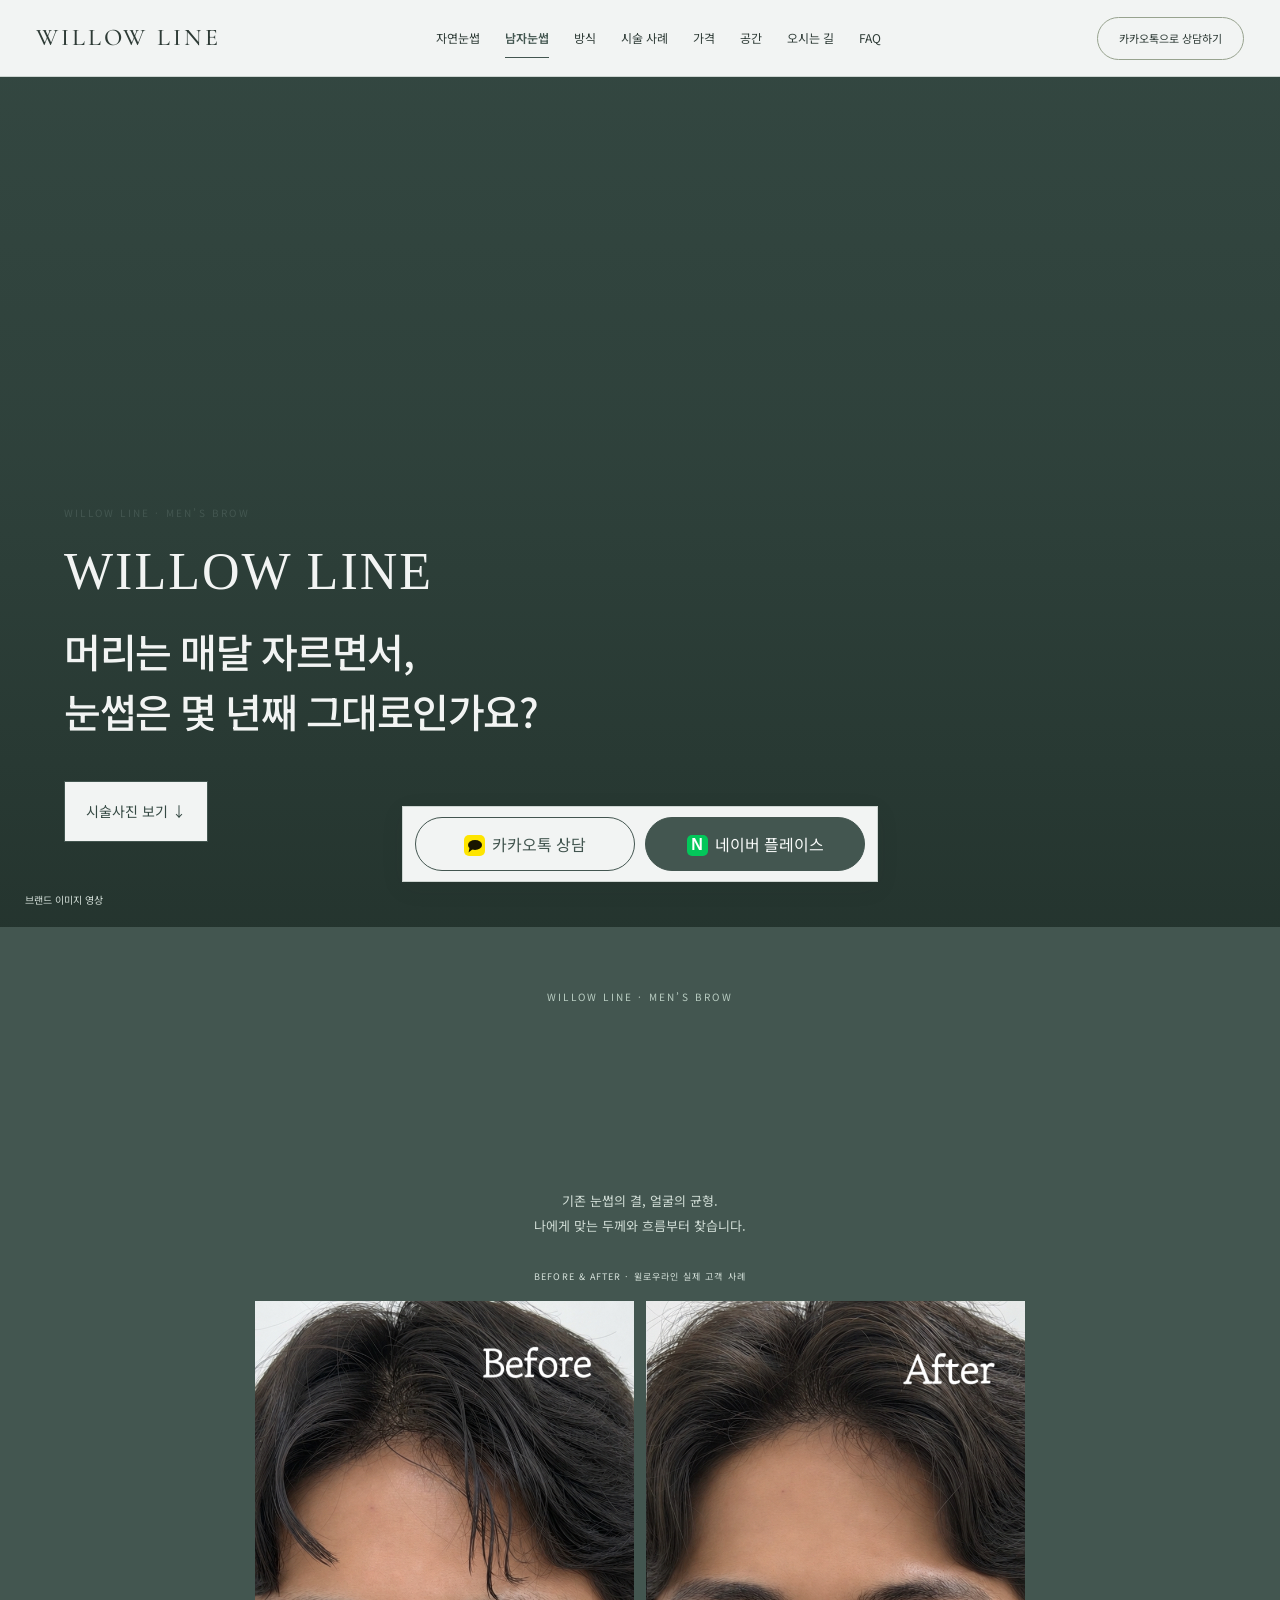
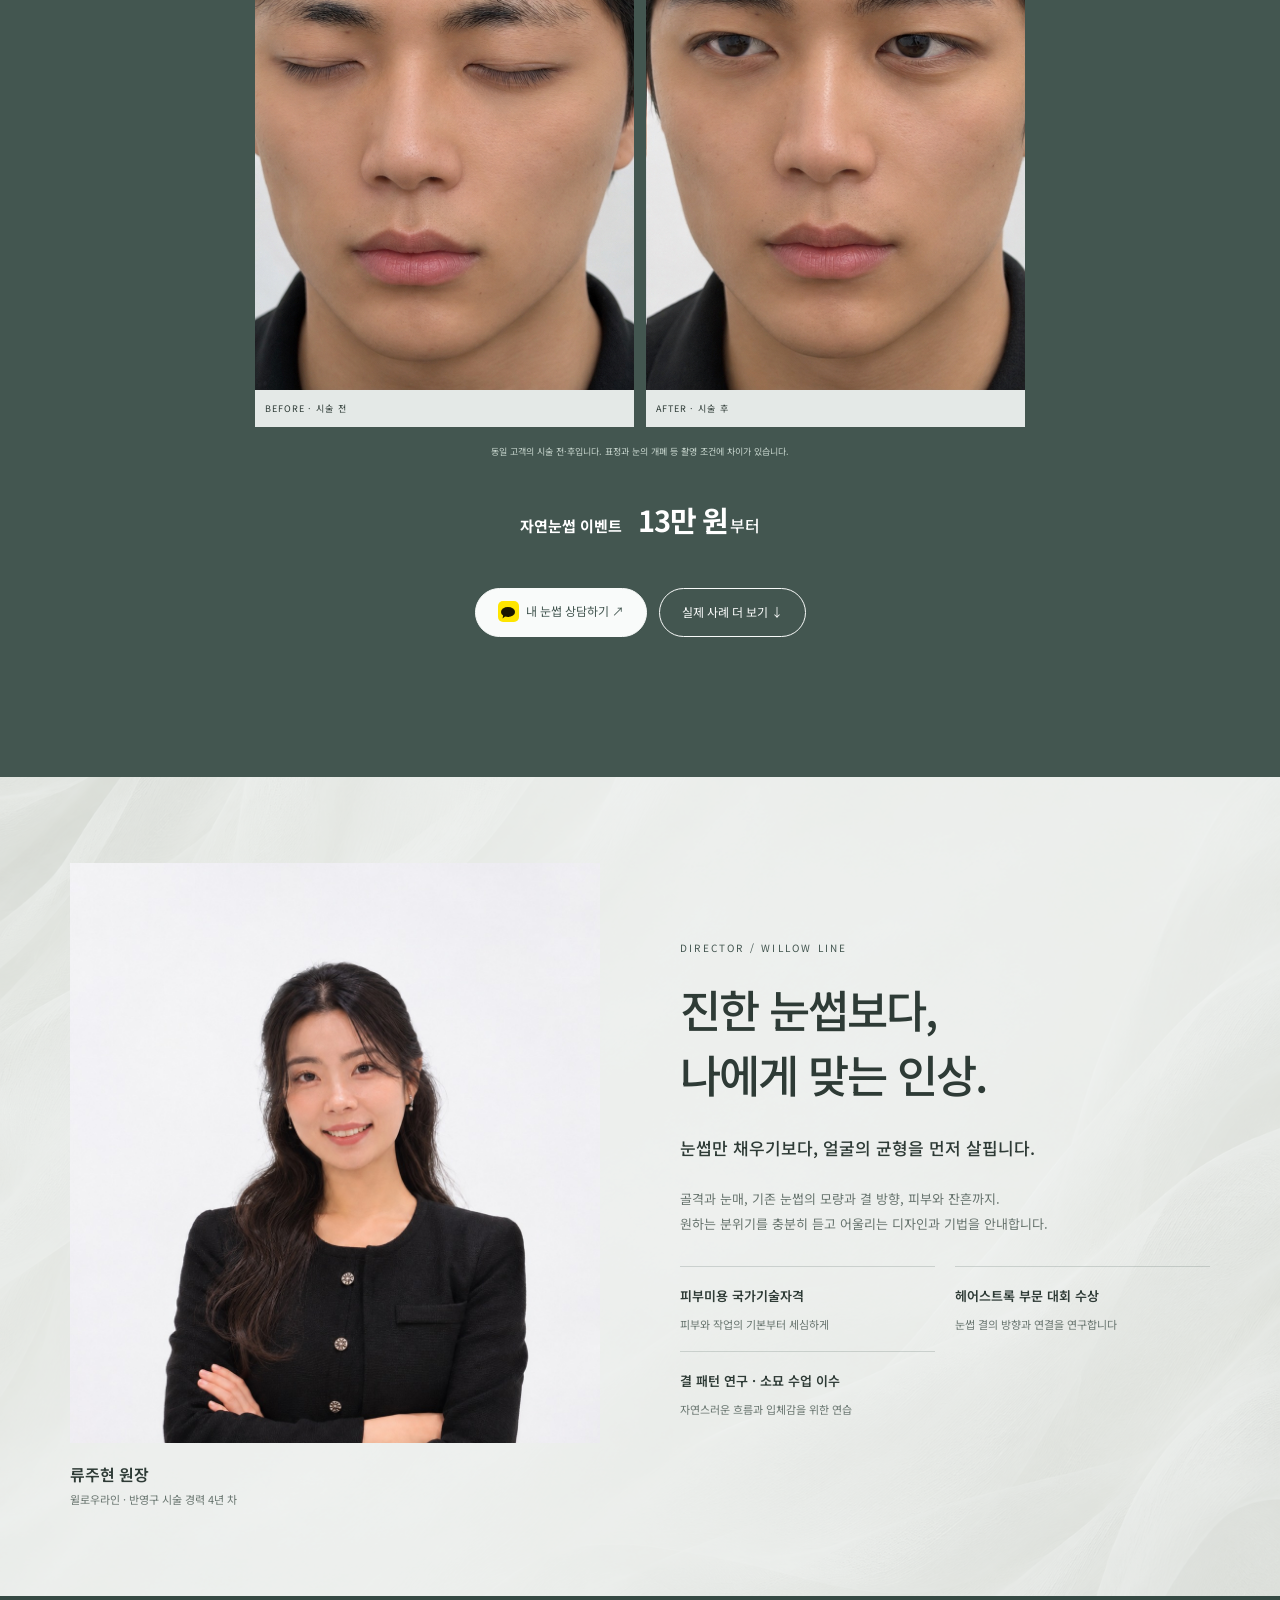
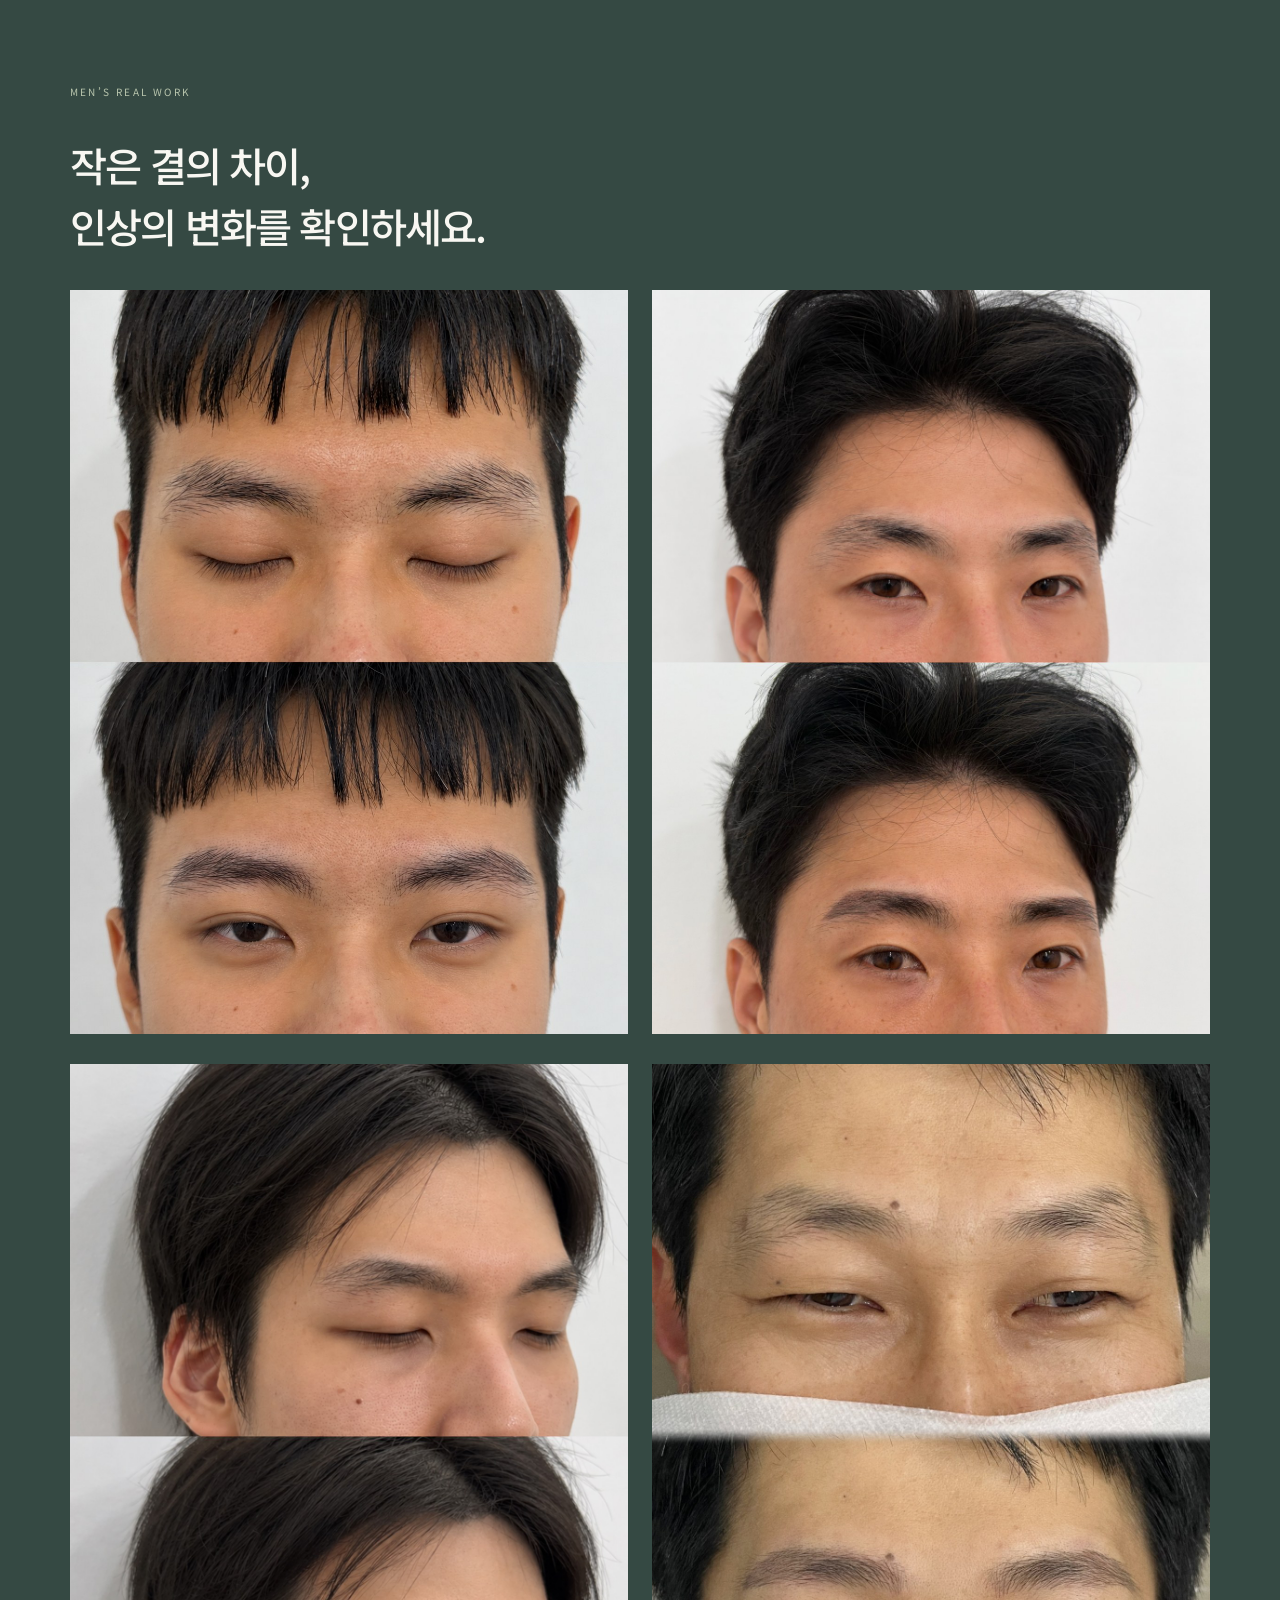
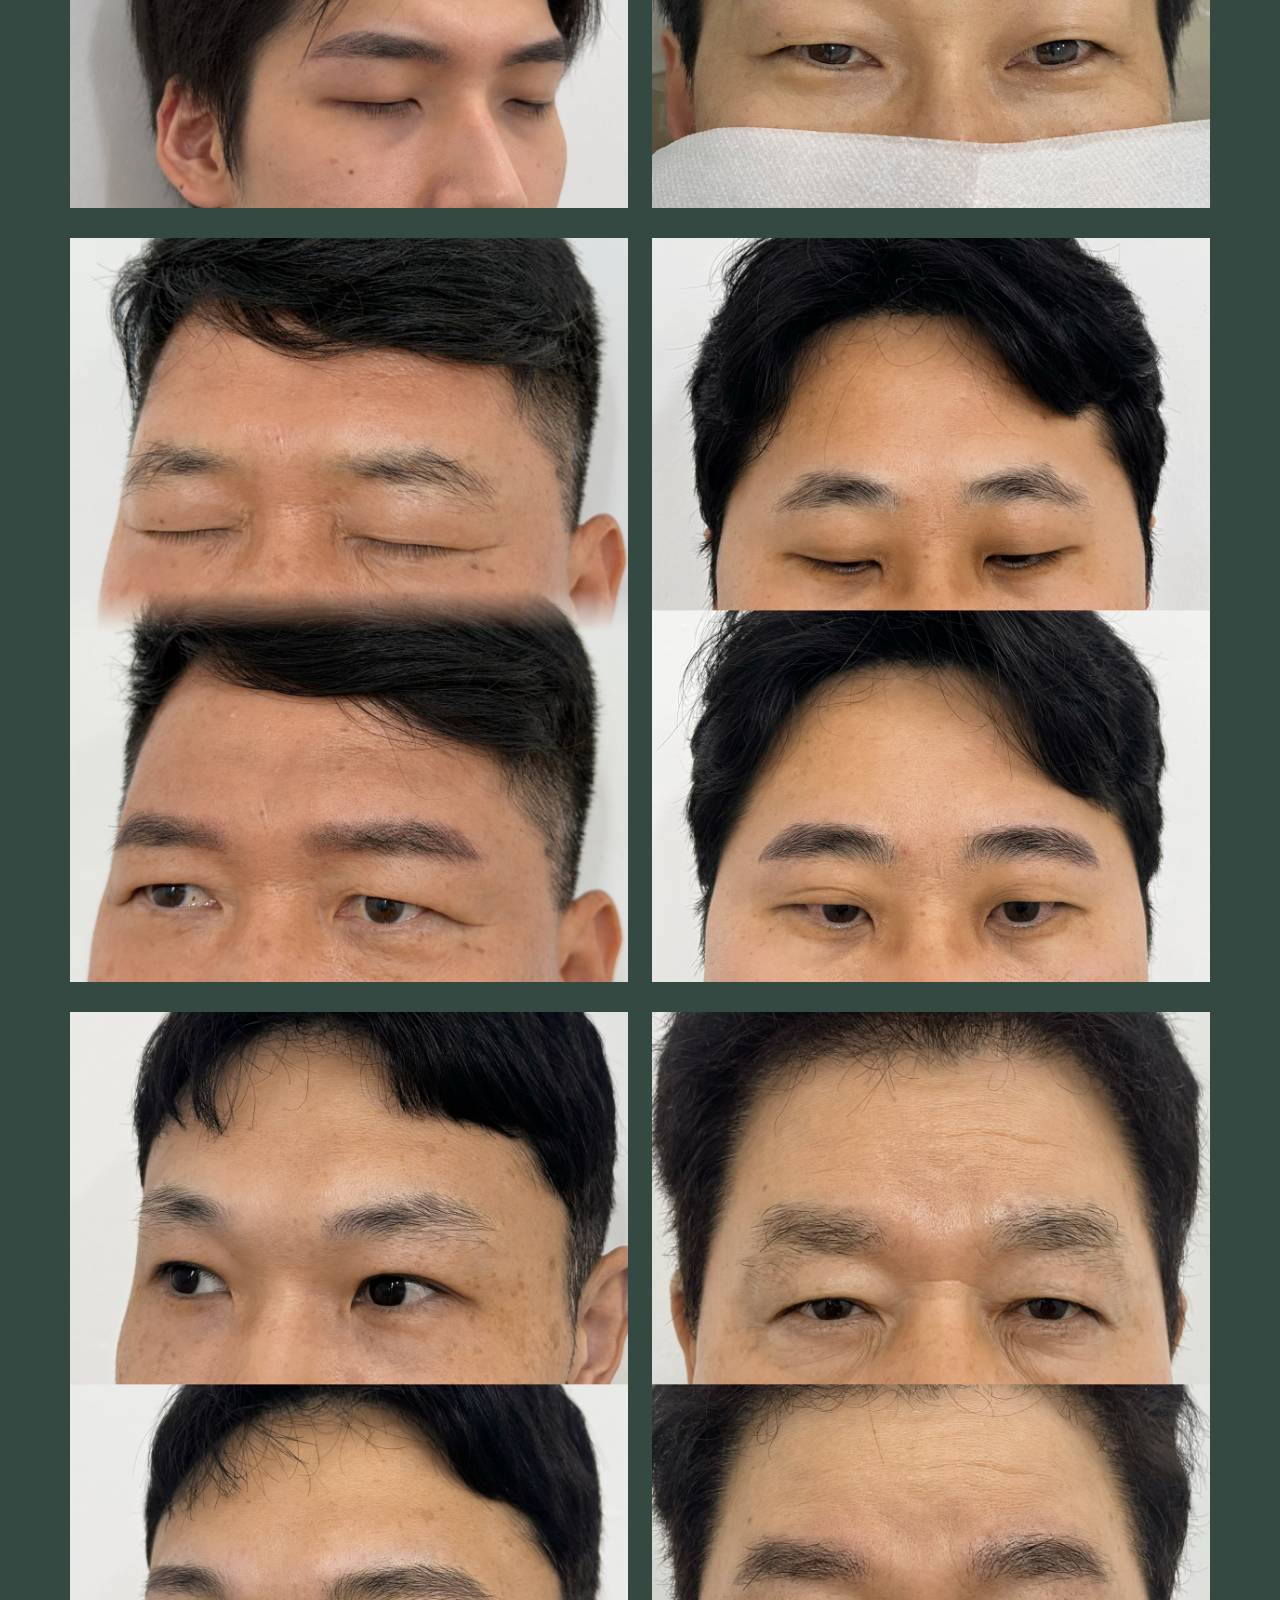
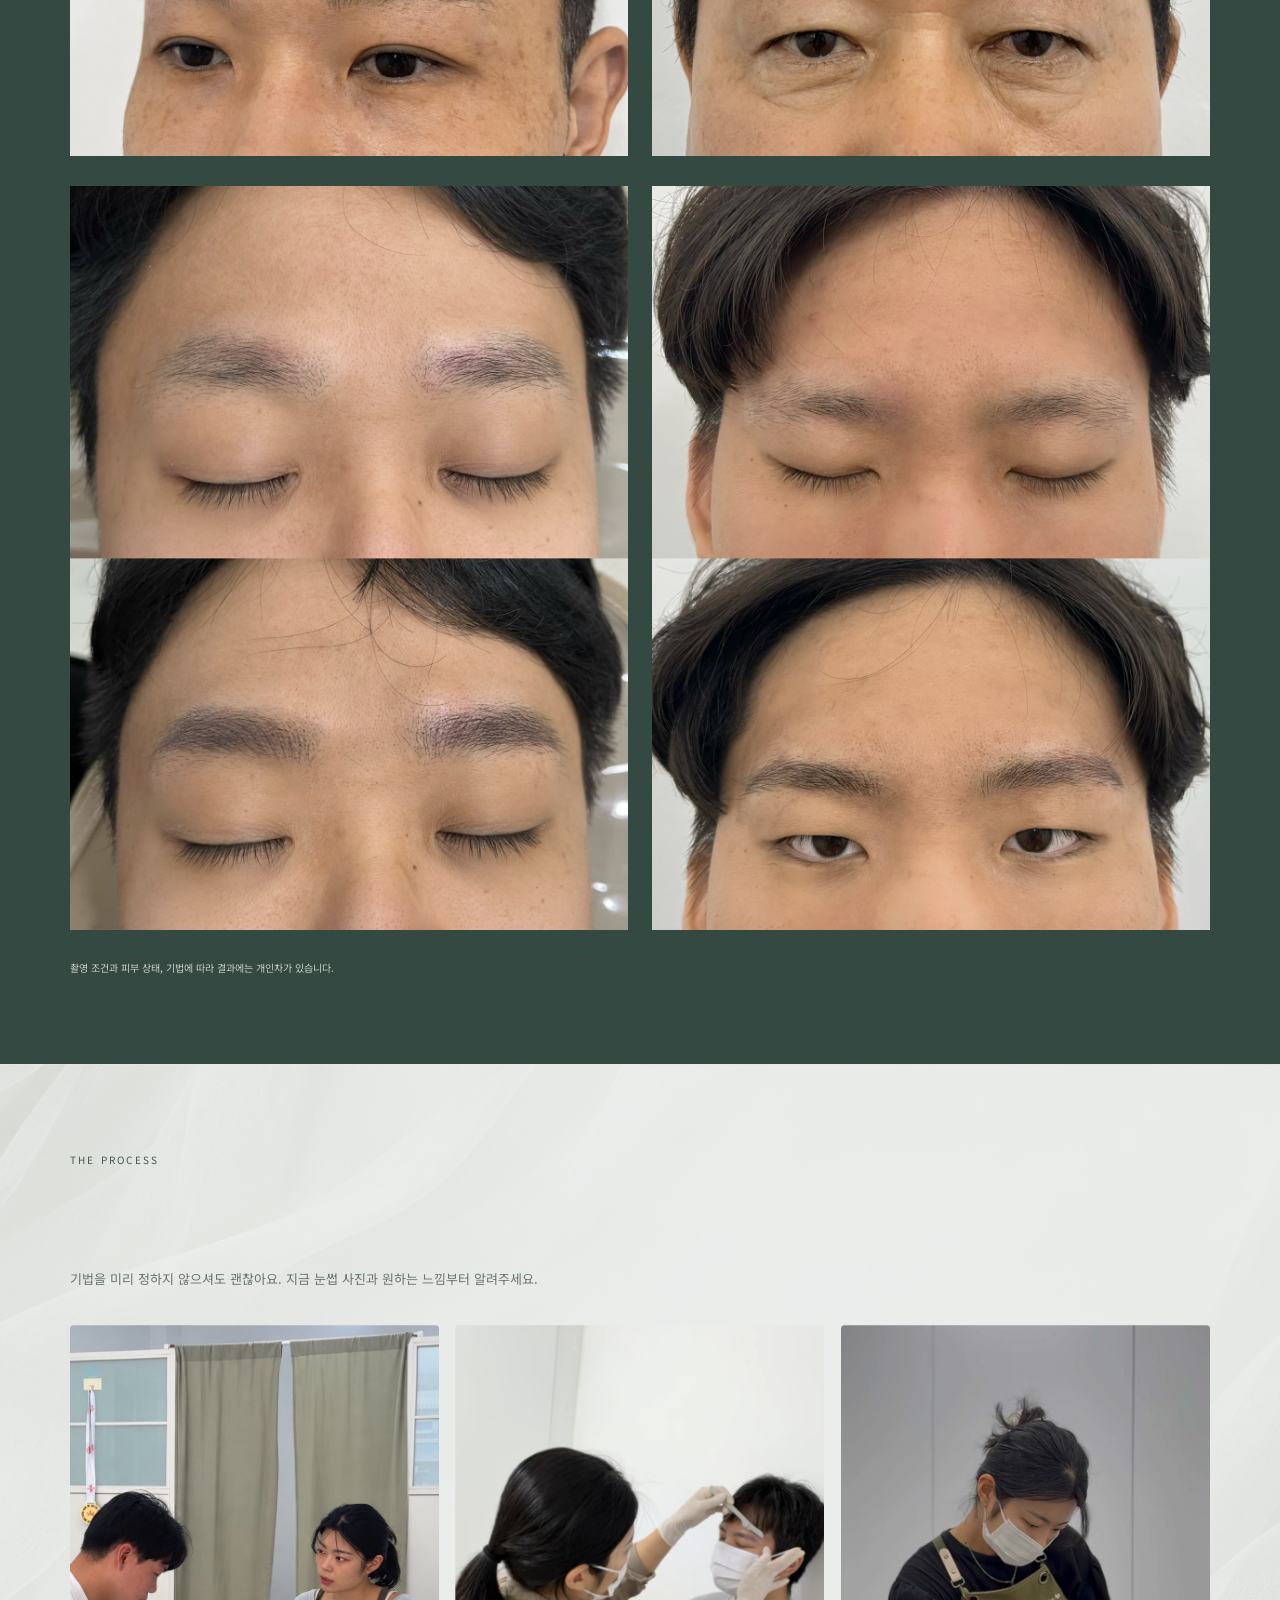
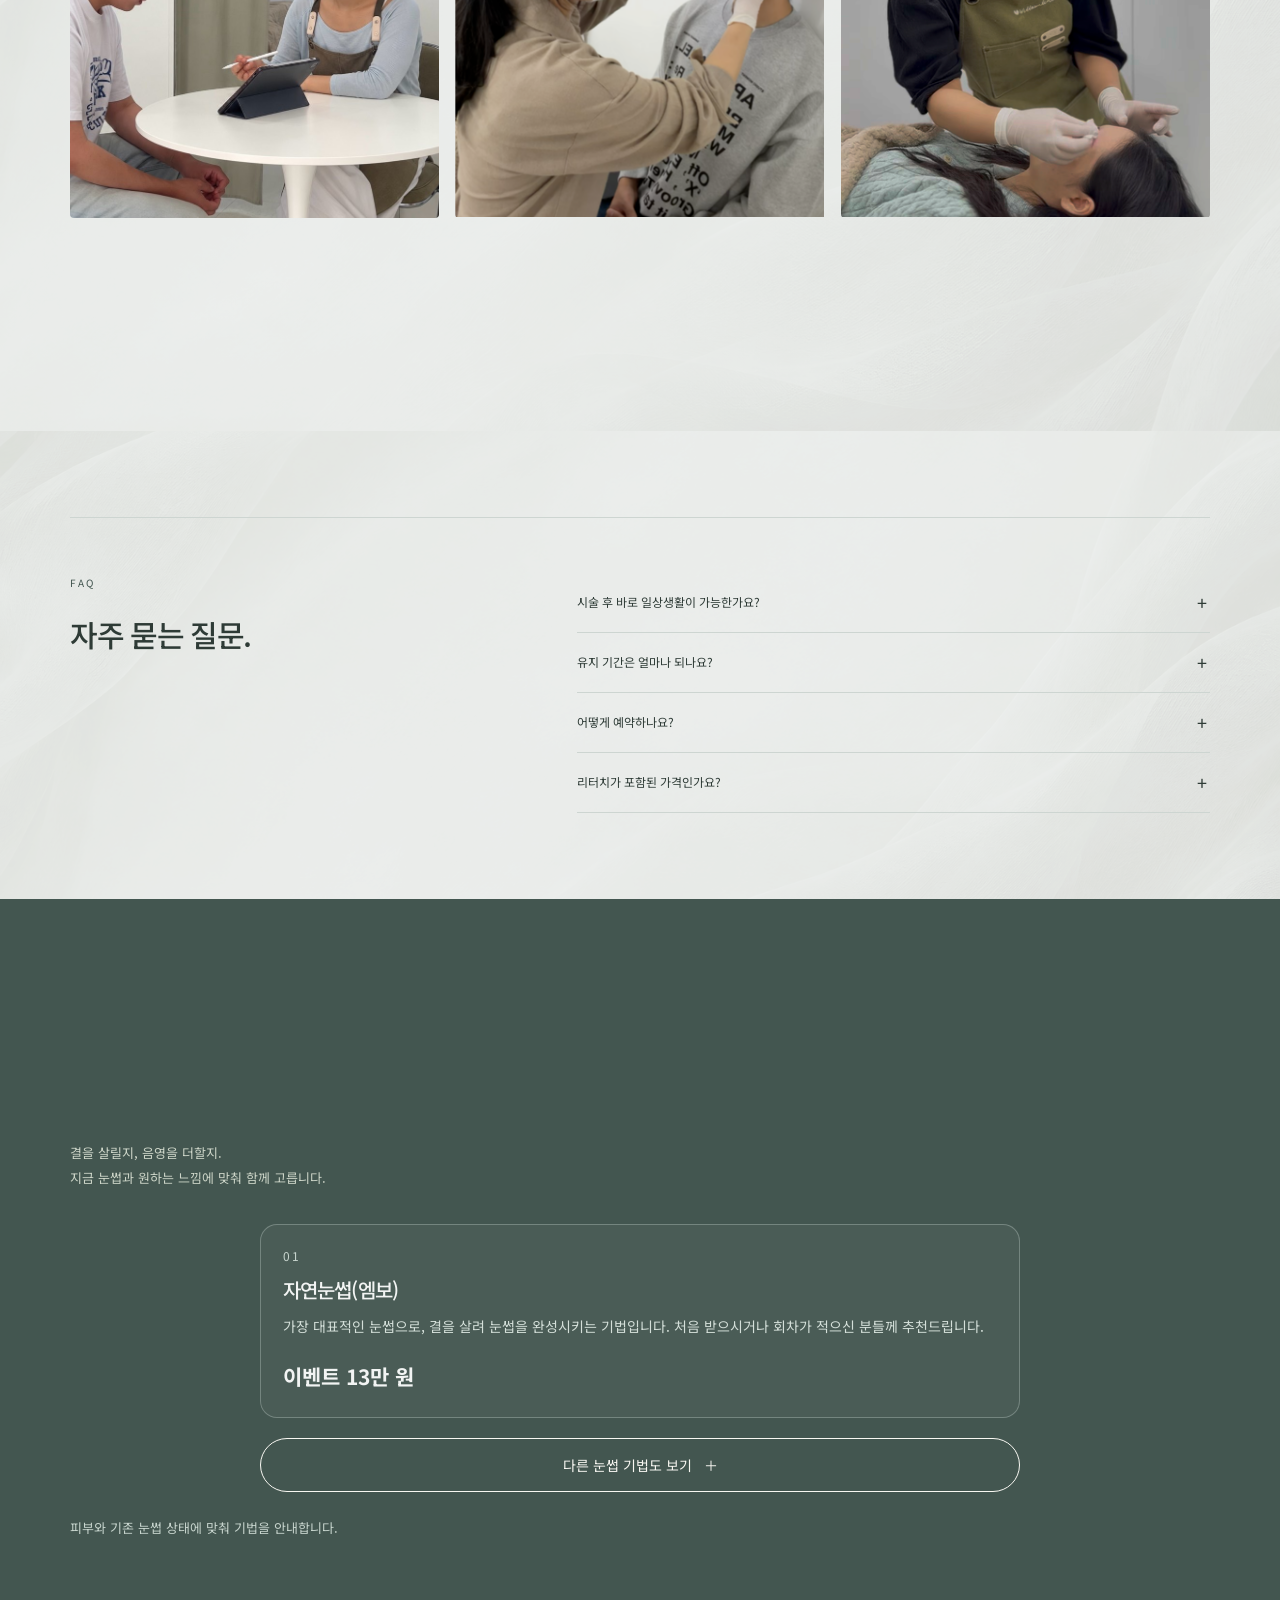
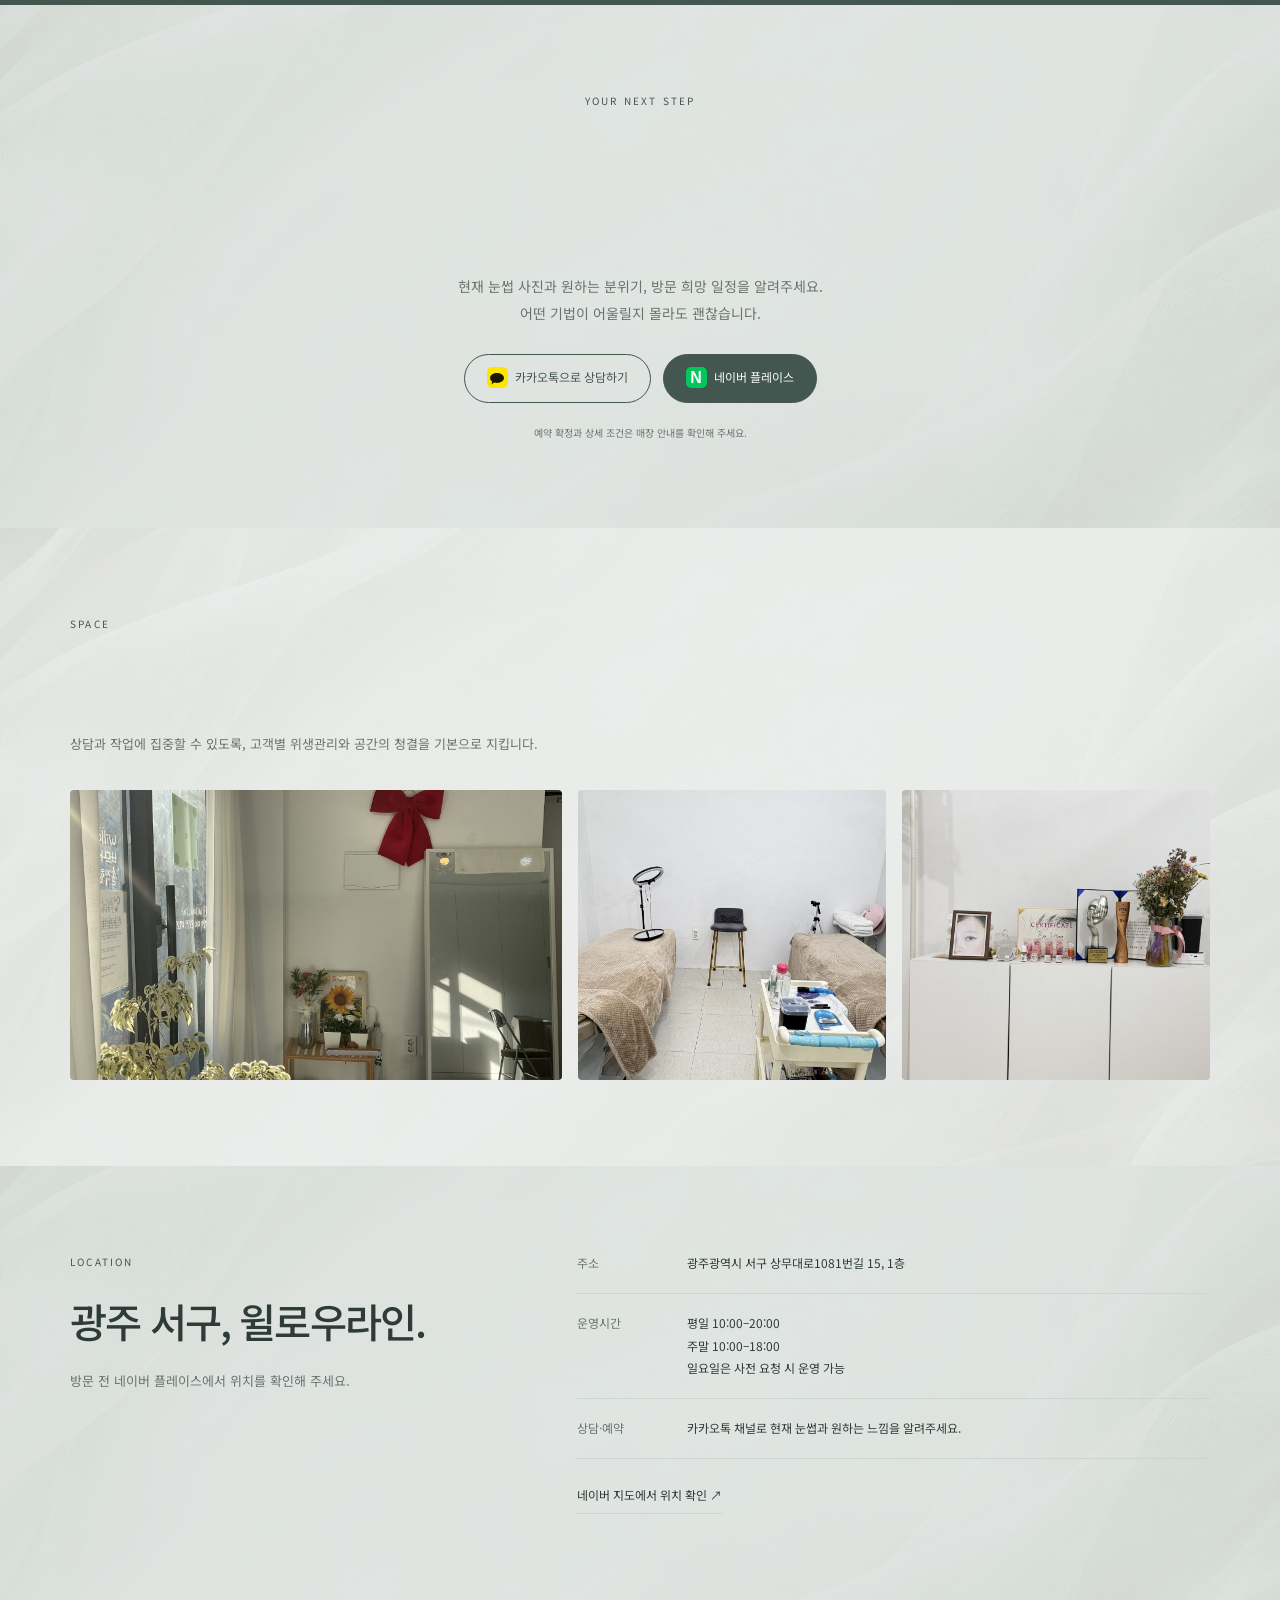
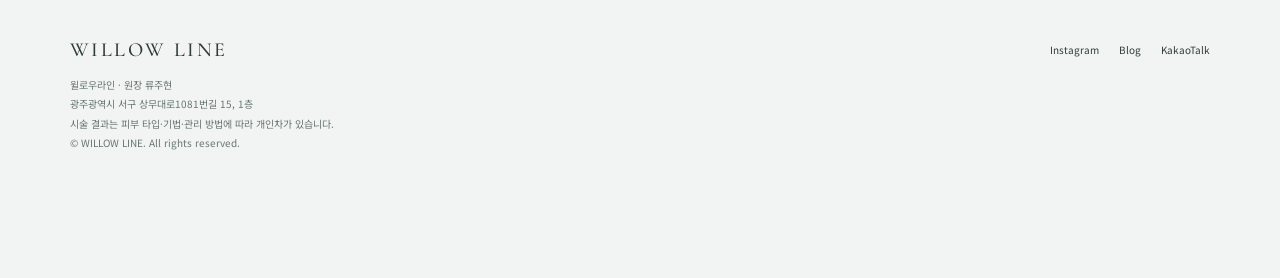
==== commit 937ab22f: "Compact technique cards and remove reserve arrows" ====
--- a/men.html
+++ b/men.html
@@ -12,4 +12,4 @@
 body.men.reference-layout .men-panel .actions a[href*="pf.kakao.com"],body.men.reference-layout #price .actions a[href*="pf.kakao.com"],body.men.reference-layout .reserve .actions a[href*="pf.kakao.com"]{animation:studioLabelBounce 4.8s ease-in-out infinite!important}
 body.men.reference-layout .booking .booking-label{animation:studioLabelBounce 5s ease-in-out infinite!important}
 body.men.reference-layout .booking .pill:nth-child(2) .booking-label{animation-delay:.4s!important}
-</style><style>.men.reference-layout #work .case{border:0;padding:0;background:transparent}.men.reference-layout #work .case-meta{display:none}</style><link rel="stylesheet" href="./light-texture.css?v=light66"><link rel="stylesheet" href="./process-mobile.css?v=process78"><link rel="stylesheet" href="./techniques.css?v=sage85"><link rel="stylesheet" href="./booking-motion.css?v=regular96"><link rel="stylesheet" href="./video-cards.css?v=film-first92"><style>body.men.reference-layout .booking>a.pill,body.men.reference-layout .booking a .booking-label{font-weight:400!important}</style><link rel="stylesheet" href="./technique-expand.css?v=104"><link rel="stylesheet" href="./service-icons.css?v=106"><style>body.men.reference-layout .men-hero{background:#435650}</style></head><body class="men reference-layout"><a class="skip" href="#main">본문 바로가기</a><header class="top"><div class="wrap top-inner"><a class="brand" href="./index.html" aria-label="윌로우라인 자연눈썹 홈">WILLOW LINE</a><nav class="main-nav" aria-label="주요 메뉴"><div class="category"><a href="./index.html">자연눈썹</a><a href="./men.html" aria-current="page">남자눈썹</a></div><div class="section-nav" id="section-nav"><a href="#method">방식</a><a href="#work">시술 사례</a><a href="#price">가격</a><a href="#space">공간</a><a href="#location">오시는 길</a><a href="#faq">FAQ</a></div></nav><a class="header-cta" href="https://pf.kakao.com/_fxhxkMG" target="_blank" rel="noopener noreferrer">카카오톡으로 상담하기</a><button class="menu-button" type="button" aria-label="페이지 메뉴" aria-controls="section-nav" aria-expanded="false">☰</button></div></header><main id="main"><section class="men-brand91" id="brand-film"><video autoplay muted loop playsinline src="./men-brand.mp4"></video><div class="copy"><span class="eyebrow">WILLOW LINE · MEN’S BROW</span><div class="brand">WILLOW LINE</div><h1>머리는 매달 자르면서,<br>눈썹은 몇 년째 그대로인가요?</h1><a class="pill btn" href="#work">시술사진 보기 ↓</a></div><span class="label">브랜드 이미지 영상</span></section><section class="men-hero" id="top"><div class="wrap"><div class="men-panel"><span class="eyebrow">WILLOW LINE · MEN’S BROW</span><h1>눈썹은 자연스럽게,<br><em>인상은 더 또렷하게.</em></h1><p>기존 눈썹의 결, 얼굴의 균형.<br>나에게 맞는 두께와 흐름부터 찾습니다.</p><div class="compare-label">BEFORE & AFTER · 윌로우라인 실제 고객 사례</div><div class="compare-pair"><figure class="compare-tile"><div class="compare-crop horizontal"><img src="./men-hero-nov06.jpg" alt="남성 눈썹 시술 전" fetchpriority="high"></div><figcaption>BEFORE · 시술 전</figcaption></figure><figure class="compare-tile"><div class="compare-crop horizontal after"><img src="./men-hero-nov06.jpg" alt="남성 눈썹 시술 후"></div><figcaption>AFTER · 시술 후</figcaption></figure></div><p class="note">동일 고객의 시술 전·후입니다. 표정과 눈의 개폐 등 촬영 조건에 차이가 있습니다.</p><div class="hero-event men-event"><span>자연눈썹 이벤트</span><strong>13만 원<small class="price-from">부터</small></strong></div><div class="actions" style="justify-content:center"><a class="pill solid" href="https://pf.kakao.com/_fxhxkMG" target="_blank" rel="noopener noreferrer"><span class="service-icon106 kakao" aria-hidden="true"></span>내 눈썹 상담하기 ↗</a><a class="pill" href="#work">실제 사례 더 보기 ↓</a></div></div></div></section><section class="section director-section" id="director"><div class="wrap director-grid"><figure class="director-photo"><img src="./director-men.jpg" loading="lazy" alt="윌로우라인 류주현 원장 프로필 사진"><figcaption><strong>류주현 원장</strong><span>윌로우라인 · 반영구 시술 경력 4년 차</span></figcaption></figure><div class="director-content"><span class="eyebrow">DIRECTOR / WILLOW LINE</span><h2 class="statement">진한 눈썹보다,<br>나에게 맞는 인상.</h2><p class="director-lead">눈썹만 채우기보다, 얼굴의 균형을 먼저 살핍니다.</p><p>골격과 눈매, 기존 눈썹의 모량과 결 방향, 피부와 잔흔까지.<br>원하는 분위기를 충분히 듣고 어울리는 디자인과 기법을 안내합니다.</p><dl class="director-facts"><div><dt>피부미용 국가기술자격</dt><dd>피부와 작업의 기본부터 세심하게</dd></div><div><dt>헤어스트록 부문 대회 수상</dt><dd>눈썹 결의 방향과 연결을 연구합니다</dd></div><div><dt>결 패턴 연구 · 소묘 수업 이수</dt><dd>자연스러운 흐름과 입체감을 위한 연습</dd></div></dl></div></div></section><section class="section gallery-section men-gallery" id="work"><div class="wrap"><div class="head"><span class="eyebrow">MEN’S REAL WORK</span><h2 class="title">작은 결의 차이,<br>인상의 변화를 확인하세요.</h2></div><div class="gallery-grid"><button class="case" data-photo="./gallery-men-01.jpg" data-category="men" data-caption="남자눈썹 실제 시술 사례 01 · 촬영 조건과 시술 결과에는 개인차가 있습니다." aria-label="남자눈썹 실제 시술 사례 01 크게 보기"><div class="case-photo"><img src="./gallery-men-01.jpg" loading="lazy" alt="남자눈썹 실제 시술 사례 01"></div></button><button class="case" data-photo="./gallery-men-02.jpg" data-category="men" data-caption="남자눈썹 실제 시술 사례 02 · 촬영 조건과 시술 결과에는 개인차가 있습니다." aria-label="남자눈썹 실제 시술 사례 02 크게 보기"><div class="case-photo"><img src="./gallery-men-02.jpg" loading="lazy" alt="남자눈썹 실제 시술 사례 02"></div></button><button class="case" data-photo="./gallery-men-03.jpg" data-category="men" data-caption="남자눈썹 실제 시술 사례 03 · 촬영 조건과 시술 결과에는 개인차가 있습니다." aria-label="남자눈썹 실제 시술 사례 03 크게 보기"><div class="case-photo"><img src="./gallery-men-03.jpg" loading="lazy" alt="남자눈썹 실제 시술 사례 03"></div></button><button class="case" data-photo="./gallery-men-04.jpg" data-category="men" data-caption="남자눈썹 실제 시술 사례 04 · 촬영 조건과 시술 결과에는 개인차가 있습니다." aria-label="남자눈썹 실제 시술 사례 04 크게 보기"><div class="case-photo"><img src="./gallery-men-04.jpg" loading="lazy" alt="남자눈썹 실제 시술 사례 04"></div></button><button class="case" data-photo="./gallery-men-05.jpg" data-category="men" data-caption="남자눈썹 실제 시술 사례 05 · 촬영 조건과 시술 결과에는 개인차가 있습니다." aria-label="남자눈썹 실제 시술 사례 05 크게 보기"><div class="case-photo"><img src="./gallery-men-05.jpg" loading="lazy" alt="남자눈썹 실제 시술 사례 05"></div></button><button class="case" data-photo="./gallery-men-06.jpg" data-category="men" data-caption="남자눈썹 실제 시술 사례 06 · 촬영 조건과 시술 결과에는 개인차가 있습니다." aria-label="남자눈썹 실제 시술 사례 06 크게 보기"><div class="case-photo"><img src="./gallery-men-06.jpg" loading="lazy" alt="남자눈썹 실제 시술 사례 06"></div></button><button class="case" data-photo="./gallery-men-07.jpg" data-category="men" data-caption="남자눈썹 실제 시술 사례 07 · 촬영 조건과 시술 결과에는 개인차가 있습니다." aria-label="남자눈썹 실제 시술 사례 07 크게 보기"><div class="case-photo"><img src="./gallery-men-07.jpg" loading="lazy" alt="남자눈썹 실제 시술 사례 07"></div></button><button class="case" data-photo="./gallery-men-08.jpg" data-category="men" data-caption="남자눈썹 실제 시술 사례 08 · 촬영 조건과 시술 결과에는 개인차가 있습니다." aria-label="남자눈썹 실제 시술 사례 08 크게 보기"><div class="case-photo"><img src="./gallery-men-08.jpg" loading="lazy" alt="남자눈썹 실제 시술 사례 08"></div></button><button class="case" data-photo="./gallery-men-09.jpg" data-category="men" data-caption="남자눈썹 실제 시술 사례 09 · 촬영 조건과 시술 결과에는 개인차가 있습니다." aria-label="남자눈썹 실제 시술 사례 09 크게 보기"><div class="case-photo"><img src="./gallery-men-09.jpg" loading="lazy" alt="남자눈썹 실제 시술 사례 09"></div></button><button class="case" data-photo="./gallery-men-10.jpg" data-category="men" data-caption="남자눈썹 실제 시술 사례 10 · 촬영 조건과 시술 결과에는 개인차가 있습니다." aria-label="남자눈썹 실제 시술 사례 10 크게 보기"><div class="case-photo"><img src="./gallery-men-10.jpg" loading="lazy" alt="남자눈썹 실제 시술 사례 10"></div></button></div><p class="note">촬영 조건과 피부 상태, 기법에 따라 결과에는 개인차가 있습니다.</p></div></section><section class="section process" id="method"><div class="wrap"><div class="head"><span class="eyebrow">THE PROCESS</span><h2 class="title">상담부터 관리 안내까지.</h2><p class="desc">기법을 미리 정하지 않으셔도 괜찮아요. 지금 눈썹 사진과 원하는 느낌부터 알려주세요.</p></div><div class="process-photos"><figure><img src="./process-talk.jpg" loading="lazy" alt="윌로우라인 실제 01 · 상담 모습"><figcaption><span>01 · 상담</span><p class="process-caption-desc">기존 경험과 원하는 느낌, 걱정되는 부분을 나눕니다.</p></figcaption></figure><figure><video class="process-video" autoplay muted loop playsinline disablepictureinpicture disableremoteplayback preload="metadata" poster="./process-design-poster.png" aria-label="얼굴과 눈썹 디자인 확인 영상"><source src="./process-design.mp4" type="video/mp4"></video><figcaption><span>02 · 디자인 확인</span><p class="process-caption-desc">모량과 결 방향, 골격과 피부·잔흔을 살핍니다.</p></figcaption></figure><figure><video class="process-video" autoplay muted loop playsinline disablepictureinpicture disableremoteplayback preload="metadata" poster="./process-treatment-poster.png" aria-label="섬세한 시술 과정 영상"><source src="./process-treatment.mp4" type="video/mp4"></video><figcaption><span>03 · 디자인 및 섬세한 작업</span><p class="process-caption-desc">어울리는 디자인과 기법을 설명하고 피부 반응을 살피며 진행합니다.</p></figcaption></figure></div></div></section><section class="section faq" id="faq"><div class="wrap faq-grid"><div><div class="head"><span class="eyebrow">FAQ</span><h2 class="title">자주 묻는 질문.</h2></div></div><div><details><summary>시술 후 바로 일상생활이 가능한가요?</summary><p>일상생활이 가능한 경우가 많지만 초기 진한 색감·붉어짐·각질이 있을 수 있습니다. 중요한 일정이 있다면 가능하면 3~4주 여유를 두고 미리 상담해 주세요.</p></details><details><summary>유지 기간은 얼마나 되나요?</summary><p>일반적으로 약 1~2년이나 피부 타입과 생활 습관, 기법에 따라 개인차가 있습니다.</p></details><details><summary>어떻게 예약하나요?</summary><p>카카오톡 채널로 희망 일정과 원하는 느낌을 알려주세요. 기존 반영구 경험이나 잔흔이 있다면 현재 눈썹 사진도 보내주시면 도움이 됩니다.</p></details><details><summary>리터치가 포함된 가격인가요?</summary><p>2차 작업의 포함 여부·일정·비용과 세부 예약 조건은 상담에서 확인해 주세요. 현재 눈썹 상태에 맞는 작업 방향과 함께 안내드립니다.</p></details></div></div></section><section class="section techniques84" id="price"><div class="wrap"><div class="head"><span class="eyebrow">BROW TECHNIQUES</span><h2 class="title">내 눈썹에는<br>어떤 기법이 어울릴까요?</h2><p class="desc">결을 살릴지, 음영을 더할지.<br>지금 눈썹과 원하는 느낌에 맞춰 함께 고릅니다.</p></div><div class="technique-stack103"><article class="technique-card84"><span class="technique-num84">01</span><h3>자연눈썹(엠보)</h3><p>가장 대표적인 눈썹으로, 결을 살려 눈썹을 완성시키는 기법입니다. 처음 받으시거나 회차가 적으신 분들께 추천드립니다.</p><strong>이벤트 13만 원</strong></article><details class="technique-expand103"><summary>다른 눈썹 기법도 보기 <span class="plus103">＋</span></summary><div class="technique-rest103"><article class="technique-card84"><span class="technique-num84">02</span><h3>섀도우눈썹</h3><p>점으로 채우는 기법으로 아이브로우로 그린 듯 부드럽지만 자연눈썹(엠보)보다 또렷한 눈썹으로 완성됩니다. 모량이 많으신 분들께 추천드립니다.</p><strong>16만 원</strong></article><article class="technique-card84"><span class="technique-num84">03</span><h3>콤보눈썹</h3><p>결표현과 점이 동시에 들어가는 기법으로, 뒷쪽 모량이 적으신 분들께 추천드립니다.</p><strong>17만 원</strong></article><article class="technique-card84"><span class="technique-num84">04</span><h3>헤어스트록눈썹</h3><p>바늘 하나로 눈썹결을 그리는 방식으로, 깃털처럼 표현하여 가장 자연스러운 눈썹을 연출해드립니다. 통증에 예민하시거나 회차가 많으신 분들께는 필수입니다.</p><strong>25만 원</strong></article></div></details></div><p class="technique-note84">피부와 기존 눈썹 상태에 맞춰 기법을 안내합니다.</p></div></section><section class="section reserve" id="reserve"><div class="wrap"><span class="eyebrow">YOUR NEXT STEP</span><h2 class="title">내 눈썹의 고민,<br>상담부터 시작해 보세요.</h2><p class="desc">현재 눈썹 사진과 원하는 분위기, 방문 희망 일정을 알려주세요.<br>어떤 기법이 어울릴지 몰라도 괜찮습니다.</p><div class="actions"><a class="pill" href="https://pf.kakao.com/_fxhxkMG" target="_blank" rel="noopener noreferrer"><span class="service-icon106 kakao" aria-hidden="true"></span>카카오톡으로 상담하기</a><a class="pill solid" href="https://map.naver.com/p/entry/place/2011356206?placePath=%2Fhome" target="_blank" rel="noopener noreferrer"><span class="service-icon106 naver" aria-hidden="true">N</span>네이버 플레이스 ↗</a></div><small>예약 확정과 상세 조건은 매장 안내를 확인해 주세요.</small></div></section><section class="section space" id="space"><div class="wrap"><div class="head"><span class="eyebrow">SPACE</span><h2 class="title">윌로우라인의 공간.</h2><p class="desc">상담과 작업에 집중할 수 있도록, 고객별 위생관리와 공간의 청결을 기본으로 지킵니다.</p></div><div class="space-grid"><img src="./studio.jpg" loading="lazy" alt="윌로우라인 매장 전경"><img src="./space-treatment.jpg" loading="lazy" alt="윌로우라인 시술 공간"><img src="./space-detail.jpg" loading="lazy" alt="윌로우라인 매장 내부"></div></div></section><section class="section location" id="location"><div class="wrap location-grid"><div><div class="head"><span class="eyebrow">LOCATION</span><h2 class="title">광주 서구, 윌로우라인.</h2><p class="desc">방문 전 네이버 플레이스에서 위치를 확인해 주세요.</p></div></div><div><dl><div><dt>주소</dt><dd>광주광역시 서구 상무대로1081번길 15, 1층</dd></div><div><dt>운영시간</dt><dd>평일 10:00–20:00<br>주말 10:00–18:00<br>일요일은 사전 요청 시 운영 가능</dd></div><div><dt>상담·예약</dt><dd>카카오톡 채널로 현재 눈썹과 원하는 느낌을 알려주세요.</dd></div></dl><a class="text-link" href="https://map.naver.com/p/entry/place/2011356206?placePath=%2Fhome" target="_blank" rel="noopener noreferrer">네이버 지도에서 위치 확인 ↗</a></div></div></section></main><footer class="footer"><div class="wrap"><div><div class="brand">WILLOW LINE</div><p>윌로우라인 · 원장 류주현<br>광주광역시 서구 상무대로1081번길 15, 1층<br>시술 결과는 피부 타입·기법·관리 방법에 따라 개인차가 있습니다.<br>© WILLOW LINE. All rights reserved.</p></div><div class="social"><a class="" href="https://www.instagram.com/willow__line" target="_blank" rel="noopener noreferrer">Instagram</a><a class="" href="https://blog.naver.com/rjh9609" target="_blank" rel="noopener noreferrer">Blog</a><a class="" href="https://pf.kakao.com/_fxhxkMG" target="_blank" rel="noopener noreferrer">KakaoTalk</a></div></div></footer><div class="booking" aria-label="빠른 상담과 위치 확인"><a class="pill" href="https://pf.kakao.com/_fxhxkMG" target="_blank" rel="noopener noreferrer"><span class="service-icon106 kakao" aria-hidden="true"></span>카카오톡 상담</a><a class="pill solid" href="https://map.naver.com/p/entry/place/2011356206?placePath=%2Fhome" target="_blank" rel="noopener noreferrer"><span class="service-icon106 naver" aria-hidden="true">N</span>네이버 플레이스</a></div><dialog aria-label="윌로우라인 실제 시술 사례"><button type="button" aria-label="사진 닫기">×</button><img src="./result-01.jpg" alt=""><p></p></dialog><script src="./site.js?v=studio-motion49" defer></script></body></html>+</style><style>.men.reference-layout #work .case{border:0;padding:0;background:transparent}.men.reference-layout #work .case-meta{display:none}</style><link rel="stylesheet" href="./light-texture.css?v=light66"><link rel="stylesheet" href="./process-mobile.css?v=process78"><link rel="stylesheet" href="./techniques.css?v=sage85"><link rel="stylesheet" href="./booking-motion.css?v=regular96"><link rel="stylesheet" href="./video-cards.css?v=film-first92"><style>body.men.reference-layout .booking>a.pill,body.men.reference-layout .booking a .booking-label{font-weight:400!important}</style><link rel="stylesheet" href="./technique-expand.css?v=compact110"><link rel="stylesheet" href="./service-icons.css?v=106"><style>body.men.reference-layout .men-hero{background:#435650}</style></head><body class="men reference-layout"><a class="skip" href="#main">본문 바로가기</a><header class="top"><div class="wrap top-inner"><a class="brand" href="./index.html" aria-label="윌로우라인 자연눈썹 홈">WILLOW LINE</a><nav class="main-nav" aria-label="주요 메뉴"><div class="category"><a href="./index.html">자연눈썹</a><a href="./men.html" aria-current="page">남자눈썹</a></div><div class="section-nav" id="section-nav"><a href="#method">방식</a><a href="#work">시술 사례</a><a href="#price">가격</a><a href="#space">공간</a><a href="#location">오시는 길</a><a href="#faq">FAQ</a></div></nav><a class="header-cta" href="https://pf.kakao.com/_fxhxkMG" target="_blank" rel="noopener noreferrer">카카오톡으로 상담하기</a><button class="menu-button" type="button" aria-label="페이지 메뉴" aria-controls="section-nav" aria-expanded="false">☰</button></div></header><main id="main"><section class="men-brand91" id="brand-film"><video autoplay muted loop playsinline src="./men-brand.mp4"></video><div class="copy"><span class="eyebrow">WILLOW LINE · MEN’S BROW</span><div class="brand">WILLOW LINE</div><h1>머리는 매달 자르면서,<br>눈썹은 몇 년째 그대로인가요?</h1><a class="pill btn" href="#work">시술사진 보기 ↓</a></div><span class="label">브랜드 이미지 영상</span></section><section class="men-hero" id="top"><div class="wrap"><div class="men-panel"><span class="eyebrow">WILLOW LINE · MEN’S BROW</span><h1>눈썹은 자연스럽게,<br><em>인상은 더 또렷하게.</em></h1><p>기존 눈썹의 결, 얼굴의 균형.<br>나에게 맞는 두께와 흐름부터 찾습니다.</p><div class="compare-label">BEFORE & AFTER · 윌로우라인 실제 고객 사례</div><div class="compare-pair"><figure class="compare-tile"><div class="compare-crop horizontal"><img src="./men-hero-nov06.jpg" alt="남성 눈썹 시술 전" fetchpriority="high"></div><figcaption>BEFORE · 시술 전</figcaption></figure><figure class="compare-tile"><div class="compare-crop horizontal after"><img src="./men-hero-nov06.jpg" alt="남성 눈썹 시술 후"></div><figcaption>AFTER · 시술 후</figcaption></figure></div><p class="note">동일 고객의 시술 전·후입니다. 표정과 눈의 개폐 등 촬영 조건에 차이가 있습니다.</p><div class="hero-event men-event"><span>자연눈썹 이벤트</span><strong>13만 원<small class="price-from">부터</small></strong></div><div class="actions" style="justify-content:center"><a class="pill solid" href="https://pf.kakao.com/_fxhxkMG" target="_blank" rel="noopener noreferrer"><span class="service-icon106 kakao" aria-hidden="true"></span>내 눈썹 상담하기 ↗</a><a class="pill" href="#work">실제 사례 더 보기 ↓</a></div></div></div></section><section class="section director-section" id="director"><div class="wrap director-grid"><figure class="director-photo"><img src="./director-men.jpg" loading="lazy" alt="윌로우라인 류주현 원장 프로필 사진"><figcaption><strong>류주현 원장</strong><span>윌로우라인 · 반영구 시술 경력 4년 차</span></figcaption></figure><div class="director-content"><span class="eyebrow">DIRECTOR / WILLOW LINE</span><h2 class="statement">진한 눈썹보다,<br>나에게 맞는 인상.</h2><p class="director-lead">눈썹만 채우기보다, 얼굴의 균형을 먼저 살핍니다.</p><p>골격과 눈매, 기존 눈썹의 모량과 결 방향, 피부와 잔흔까지.<br>원하는 분위기를 충분히 듣고 어울리는 디자인과 기법을 안내합니다.</p><dl class="director-facts"><div><dt>피부미용 국가기술자격</dt><dd>피부와 작업의 기본부터 세심하게</dd></div><div><dt>헤어스트록 부문 대회 수상</dt><dd>눈썹 결의 방향과 연결을 연구합니다</dd></div><div><dt>결 패턴 연구 · 소묘 수업 이수</dt><dd>자연스러운 흐름과 입체감을 위한 연습</dd></div></dl></div></div></section><section class="section gallery-section men-gallery" id="work"><div class="wrap"><div class="head"><span class="eyebrow">MEN’S REAL WORK</span><h2 class="title">작은 결의 차이,<br>인상의 변화를 확인하세요.</h2></div><div class="gallery-grid"><button class="case" data-photo="./gallery-men-01.jpg" data-category="men" data-caption="남자눈썹 실제 시술 사례 01 · 촬영 조건과 시술 결과에는 개인차가 있습니다." aria-label="남자눈썹 실제 시술 사례 01 크게 보기"><div class="case-photo"><img src="./gallery-men-01.jpg" loading="lazy" alt="남자눈썹 실제 시술 사례 01"></div></button><button class="case" data-photo="./gallery-men-02.jpg" data-category="men" data-caption="남자눈썹 실제 시술 사례 02 · 촬영 조건과 시술 결과에는 개인차가 있습니다." aria-label="남자눈썹 실제 시술 사례 02 크게 보기"><div class="case-photo"><img src="./gallery-men-02.jpg" loading="lazy" alt="남자눈썹 실제 시술 사례 02"></div></button><button class="case" data-photo="./gallery-men-03.jpg" data-category="men" data-caption="남자눈썹 실제 시술 사례 03 · 촬영 조건과 시술 결과에는 개인차가 있습니다." aria-label="남자눈썹 실제 시술 사례 03 크게 보기"><div class="case-photo"><img src="./gallery-men-03.jpg" loading="lazy" alt="남자눈썹 실제 시술 사례 03"></div></button><button class="case" data-photo="./gallery-men-04.jpg" data-category="men" data-caption="남자눈썹 실제 시술 사례 04 · 촬영 조건과 시술 결과에는 개인차가 있습니다." aria-label="남자눈썹 실제 시술 사례 04 크게 보기"><div class="case-photo"><img src="./gallery-men-04.jpg" loading="lazy" alt="남자눈썹 실제 시술 사례 04"></div></button><button class="case" data-photo="./gallery-men-05.jpg" data-category="men" data-caption="남자눈썹 실제 시술 사례 05 · 촬영 조건과 시술 결과에는 개인차가 있습니다." aria-label="남자눈썹 실제 시술 사례 05 크게 보기"><div class="case-photo"><img src="./gallery-men-05.jpg" loading="lazy" alt="남자눈썹 실제 시술 사례 05"></div></button><button class="case" data-photo="./gallery-men-06.jpg" data-category="men" data-caption="남자눈썹 실제 시술 사례 06 · 촬영 조건과 시술 결과에는 개인차가 있습니다." aria-label="남자눈썹 실제 시술 사례 06 크게 보기"><div class="case-photo"><img src="./gallery-men-06.jpg" loading="lazy" alt="남자눈썹 실제 시술 사례 06"></div></button><button class="case" data-photo="./gallery-men-07.jpg" data-category="men" data-caption="남자눈썹 실제 시술 사례 07 · 촬영 조건과 시술 결과에는 개인차가 있습니다." aria-label="남자눈썹 실제 시술 사례 07 크게 보기"><div class="case-photo"><img src="./gallery-men-07.jpg" loading="lazy" alt="남자눈썹 실제 시술 사례 07"></div></button><button class="case" data-photo="./gallery-men-08.jpg" data-category="men" data-caption="남자눈썹 실제 시술 사례 08 · 촬영 조건과 시술 결과에는 개인차가 있습니다." aria-label="남자눈썹 실제 시술 사례 08 크게 보기"><div class="case-photo"><img src="./gallery-men-08.jpg" loading="lazy" alt="남자눈썹 실제 시술 사례 08"></div></button><button class="case" data-photo="./gallery-men-09.jpg" data-category="men" data-caption="남자눈썹 실제 시술 사례 09 · 촬영 조건과 시술 결과에는 개인차가 있습니다." aria-label="남자눈썹 실제 시술 사례 09 크게 보기"><div class="case-photo"><img src="./gallery-men-09.jpg" loading="lazy" alt="남자눈썹 실제 시술 사례 09"></div></button><button class="case" data-photo="./gallery-men-10.jpg" data-category="men" data-caption="남자눈썹 실제 시술 사례 10 · 촬영 조건과 시술 결과에는 개인차가 있습니다." aria-label="남자눈썹 실제 시술 사례 10 크게 보기"><div class="case-photo"><img src="./gallery-men-10.jpg" loading="lazy" alt="남자눈썹 실제 시술 사례 10"></div></button></div><p class="note">촬영 조건과 피부 상태, 기법에 따라 결과에는 개인차가 있습니다.</p></div></section><section class="section process" id="method"><div class="wrap"><div class="head"><span class="eyebrow">THE PROCESS</span><h2 class="title">상담부터 관리 안내까지.</h2><p class="desc">기법을 미리 정하지 않으셔도 괜찮아요. 지금 눈썹 사진과 원하는 느낌부터 알려주세요.</p></div><div class="process-photos"><figure><img src="./process-talk.jpg" loading="lazy" alt="윌로우라인 실제 01 · 상담 모습"><figcaption><span>01 · 상담</span><p class="process-caption-desc">기존 경험과 원하는 느낌, 걱정되는 부분을 나눕니다.</p></figcaption></figure><figure><video class="process-video" autoplay muted loop playsinline disablepictureinpicture disableremoteplayback preload="metadata" poster="./process-design-poster.png" aria-label="얼굴과 눈썹 디자인 확인 영상"><source src="./process-design.mp4" type="video/mp4"></video><figcaption><span>02 · 디자인 확인</span><p class="process-caption-desc">모량과 결 방향, 골격과 피부·잔흔을 살핍니다.</p></figcaption></figure><figure><video class="process-video" autoplay muted loop playsinline disablepictureinpicture disableremoteplayback preload="metadata" poster="./process-treatment-poster.png" aria-label="섬세한 시술 과정 영상"><source src="./process-treatment.mp4" type="video/mp4"></video><figcaption><span>03 · 디자인 및 섬세한 작업</span><p class="process-caption-desc">어울리는 디자인과 기법을 설명하고 피부 반응을 살피며 진행합니다.</p></figcaption></figure></div></div></section><section class="section faq" id="faq"><div class="wrap faq-grid"><div><div class="head"><span class="eyebrow">FAQ</span><h2 class="title">자주 묻는 질문.</h2></div></div><div><details><summary>시술 후 바로 일상생활이 가능한가요?</summary><p>일상생활이 가능한 경우가 많지만 초기 진한 색감·붉어짐·각질이 있을 수 있습니다. 중요한 일정이 있다면 가능하면 3~4주 여유를 두고 미리 상담해 주세요.</p></details><details><summary>유지 기간은 얼마나 되나요?</summary><p>일반적으로 약 1~2년이나 피부 타입과 생활 습관, 기법에 따라 개인차가 있습니다.</p></details><details><summary>어떻게 예약하나요?</summary><p>카카오톡 채널로 희망 일정과 원하는 느낌을 알려주세요. 기존 반영구 경험이나 잔흔이 있다면 현재 눈썹 사진도 보내주시면 도움이 됩니다.</p></details><details><summary>리터치가 포함된 가격인가요?</summary><p>2차 작업의 포함 여부·일정·비용과 세부 예약 조건은 상담에서 확인해 주세요. 현재 눈썹 상태에 맞는 작업 방향과 함께 안내드립니다.</p></details></div></div></section><section class="section techniques84" id="price"><div class="wrap"><div class="head"><span class="eyebrow">BROW TECHNIQUES</span><h2 class="title">내 눈썹에는<br>어떤 기법이 어울릴까요?</h2><p class="desc">결을 살릴지, 음영을 더할지.<br>지금 눈썹과 원하는 느낌에 맞춰 함께 고릅니다.</p></div><div class="technique-stack103"><article class="technique-card84"><span class="technique-num84">01</span><h3>자연눈썹(엠보)</h3><p>가장 대표적인 눈썹으로, 결을 살려 눈썹을 완성시키는 기법입니다. 처음 받으시거나 회차가 적으신 분들께 추천드립니다.</p><strong>이벤트 13만 원</strong></article><details class="technique-expand103"><summary>다른 눈썹 기법도 보기 <span class="plus103">＋</span></summary><div class="technique-rest103"><article class="technique-card84"><span class="technique-num84">02</span><h3>섀도우눈썹</h3><p>점으로 채우는 기법으로 아이브로우로 그린 듯 부드럽지만 자연눈썹(엠보)보다 또렷한 눈썹으로 완성됩니다. 모량이 많으신 분들께 추천드립니다.</p><strong>16만 원</strong></article><article class="technique-card84"><span class="technique-num84">03</span><h3>콤보눈썹</h3><p>결표현과 점이 동시에 들어가는 기법으로, 뒷쪽 모량이 적으신 분들께 추천드립니다.</p><strong>17만 원</strong></article><article class="technique-card84"><span class="technique-num84">04</span><h3>헤어스트록눈썹</h3><p>바늘 하나로 눈썹결을 그리는 방식으로, 깃털처럼 표현하여 가장 자연스러운 눈썹을 연출해드립니다. 통증에 예민하시거나 회차가 많으신 분들께는 필수입니다.</p><strong>25만 원</strong></article></div></details></div><p class="technique-note84">피부와 기존 눈썹 상태에 맞춰 기법을 안내합니다.</p></div></section><section class="section reserve" id="reserve"><div class="wrap"><span class="eyebrow">YOUR NEXT STEP</span><h2 class="title">내 눈썹의 고민,<br>상담부터 시작해 보세요.</h2><p class="desc">현재 눈썹 사진과 원하는 분위기, 방문 희망 일정을 알려주세요.<br>어떤 기법이 어울릴지 몰라도 괜찮습니다.</p><div class="actions"><a class="pill" href="https://pf.kakao.com/_fxhxkMG" target="_blank" rel="noopener noreferrer"><span class="service-icon106 kakao" aria-hidden="true"></span>카카오톡으로 상담하기</a><a class="pill solid" href="https://map.naver.com/p/entry/place/2011356206?placePath=%2Fhome" target="_blank" rel="noopener noreferrer"><span class="service-icon106 naver" aria-hidden="true">N</span>네이버 플레이스</a></div><small>예약 확정과 상세 조건은 매장 안내를 확인해 주세요.</small></div></section><section class="section space" id="space"><div class="wrap"><div class="head"><span class="eyebrow">SPACE</span><h2 class="title">윌로우라인의 공간.</h2><p class="desc">상담과 작업에 집중할 수 있도록, 고객별 위생관리와 공간의 청결을 기본으로 지킵니다.</p></div><div class="space-grid"><img src="./studio.jpg" loading="lazy" alt="윌로우라인 매장 전경"><img src="./space-treatment.jpg" loading="lazy" alt="윌로우라인 시술 공간"><img src="./space-detail.jpg" loading="lazy" alt="윌로우라인 매장 내부"></div></div></section><section class="section location" id="location"><div class="wrap location-grid"><div><div class="head"><span class="eyebrow">LOCATION</span><h2 class="title">광주 서구, 윌로우라인.</h2><p class="desc">방문 전 네이버 플레이스에서 위치를 확인해 주세요.</p></div></div><div><dl><div><dt>주소</dt><dd>광주광역시 서구 상무대로1081번길 15, 1층</dd></div><div><dt>운영시간</dt><dd>평일 10:00–20:00<br>주말 10:00–18:00<br>일요일은 사전 요청 시 운영 가능</dd></div><div><dt>상담·예약</dt><dd>카카오톡 채널로 현재 눈썹과 원하는 느낌을 알려주세요.</dd></div></dl><a class="text-link" href="https://map.naver.com/p/entry/place/2011356206?placePath=%2Fhome" target="_blank" rel="noopener noreferrer">네이버 지도에서 위치 확인 ↗</a></div></div></section></main><footer class="footer"><div class="wrap"><div><div class="brand">WILLOW LINE</div><p>윌로우라인 · 원장 류주현<br>광주광역시 서구 상무대로1081번길 15, 1층<br>시술 결과는 피부 타입·기법·관리 방법에 따라 개인차가 있습니다.<br>© WILLOW LINE. All rights reserved.</p></div><div class="social"><a class="" href="https://www.instagram.com/willow__line" target="_blank" rel="noopener noreferrer">Instagram</a><a class="" href="https://blog.naver.com/rjh9609" target="_blank" rel="noopener noreferrer">Blog</a><a class="" href="https://pf.kakao.com/_fxhxkMG" target="_blank" rel="noopener noreferrer">KakaoTalk</a></div></div></footer><div class="booking" aria-label="빠른 상담과 위치 확인"><a class="pill" href="https://pf.kakao.com/_fxhxkMG" target="_blank" rel="noopener noreferrer"><span class="service-icon106 kakao" aria-hidden="true"></span>카카오톡 상담</a><a class="pill solid" href="https://map.naver.com/p/entry/place/2011356206?placePath=%2Fhome" target="_blank" rel="noopener noreferrer"><span class="service-icon106 naver" aria-hidden="true">N</span>네이버 플레이스</a></div><dialog aria-label="윌로우라인 실제 시술 사례"><button type="button" aria-label="사진 닫기">×</button><img src="./result-01.jpg" alt=""><p></p></dialog><script src="./site.js?v=studio-motion49" defer></script></body></html>
--- a/technique-expand.css
+++ b/technique-expand.css
@@ -1,2 +1,4 @@
 .technique-stack103{max-width:760px;margin:0 auto}.technique-stack103 .technique-card84{padding:30px;border-radius:22px}.technique-stack103 .technique-card84 h3{font-size:23px}.technique-stack103 .technique-card84 p{font-size:16px;line-height:1.9;margin-bottom:28px}.technique-stack103 .technique-card84 strong{font-size:24px}.technique-expand103{margin-top:20px}.technique-expand103>summary{list-style:none;cursor:pointer;padding:18px 24px;border:1px solid currentColor;border-radius:30px;text-align:center;font-size:16px}.technique-expand103>summary::-webkit-details-marker{display:none}.plus103{display:inline-block;margin-left:8px}.technique-expand103[open] .plus103{transform:rotate(45deg)}.technique-rest103{display:grid;gap:18px;margin-top:20px}@media(max-width:850px){.technique-stack103 .technique-card84{padding:25px 22px}.technique-stack103 .technique-card84 h3{font-size:23px}.technique-stack103 .technique-card84 p{font-size:16px}}
 @media(max-width:850px){.technique-stack103 .technique-card84 h3{font-size:22px}.technique-stack103 .technique-card84 p{font-size:15px}}
+
+.technique-stack103 .technique-card84{padding:20px 22px;border-radius:17px;min-height:0}.technique-stack103 .technique-card84 h3{font-size:20px;margin:7px 0 10px}.technique-stack103 .technique-card84 p{font-size:14px;line-height:1.7;margin-bottom:18px}.technique-stack103 .technique-card84 strong{font-size:21px}.technique-rest103{gap:12px}.technique-expand103>summary{padding:13px 18px;font-size:14px}@media(max-width:850px){.technique-stack103 .technique-card84{padding:18px}.technique-stack103 .technique-card84 h3{font-size:19px}.technique-stack103 .technique-card84 p{font-size:14px;line-height:1.7}.technique-stack103 .technique-card84 strong{font-size:20px}}
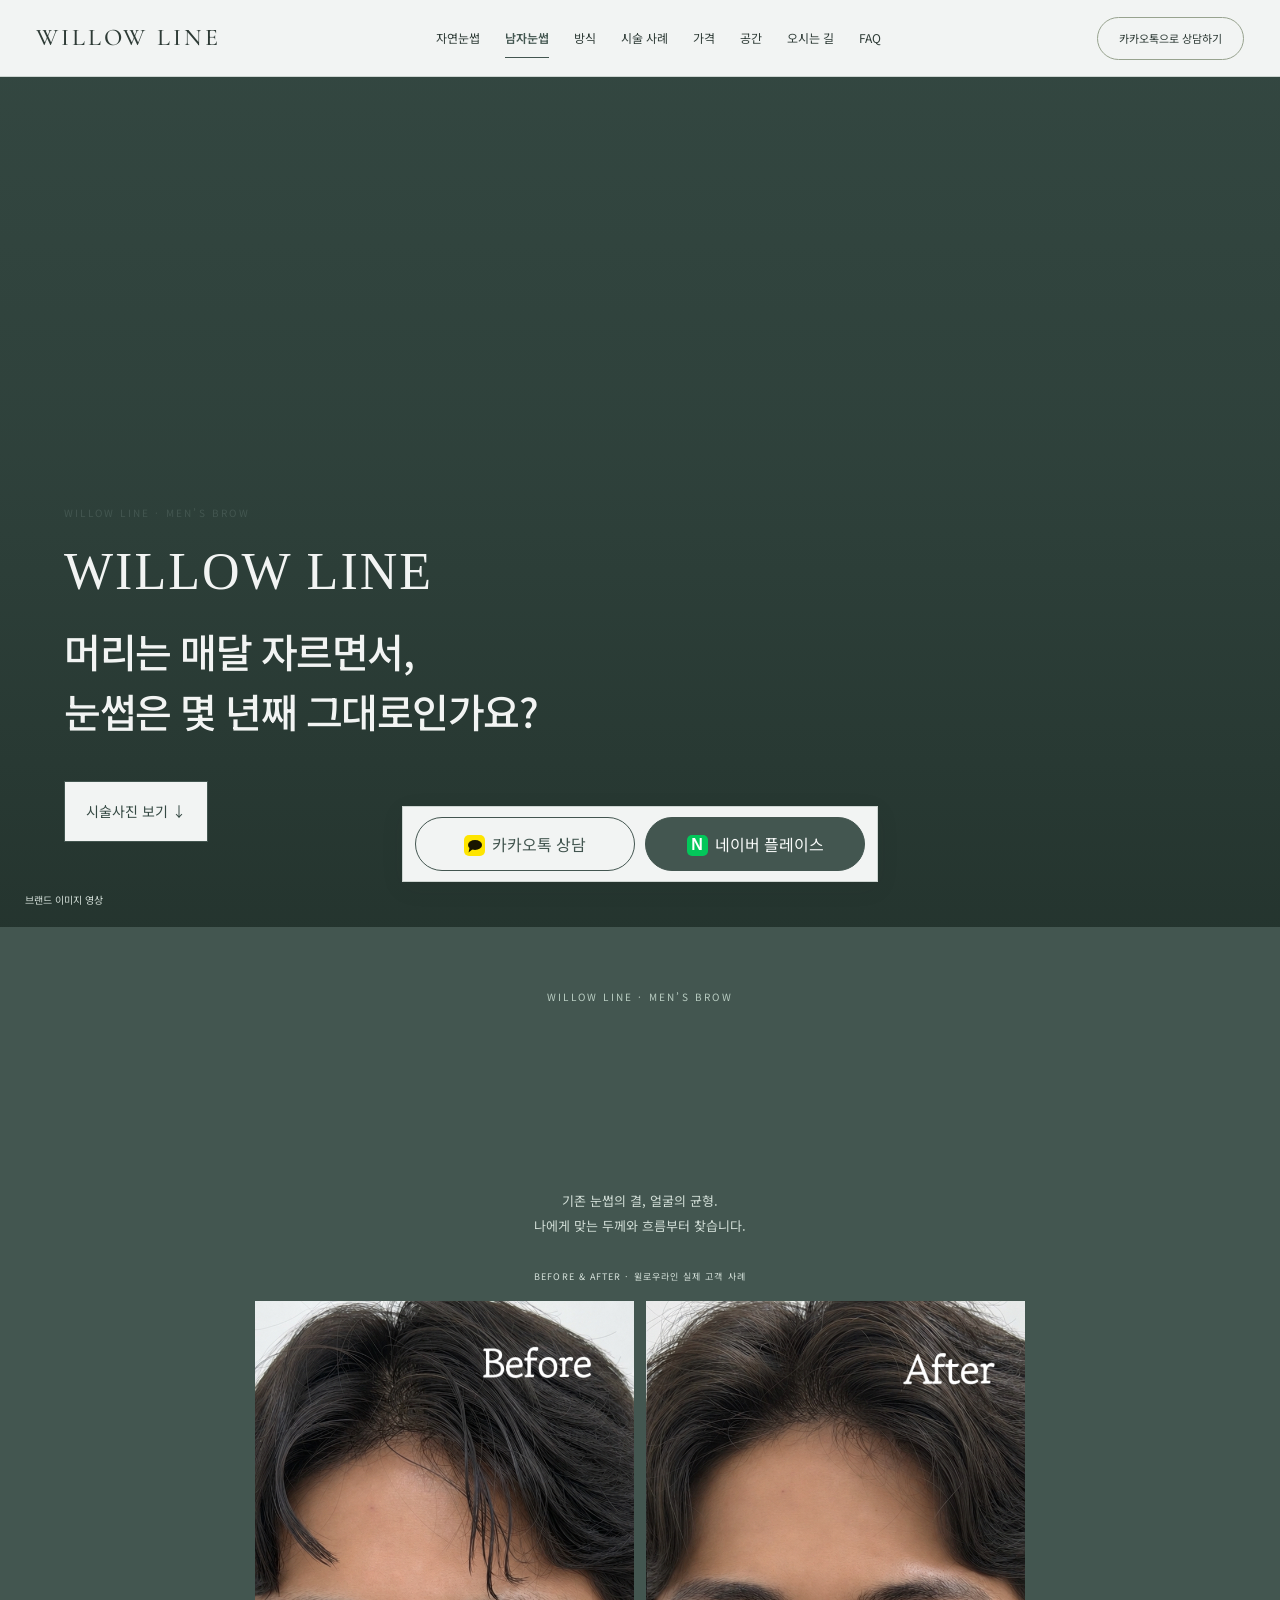
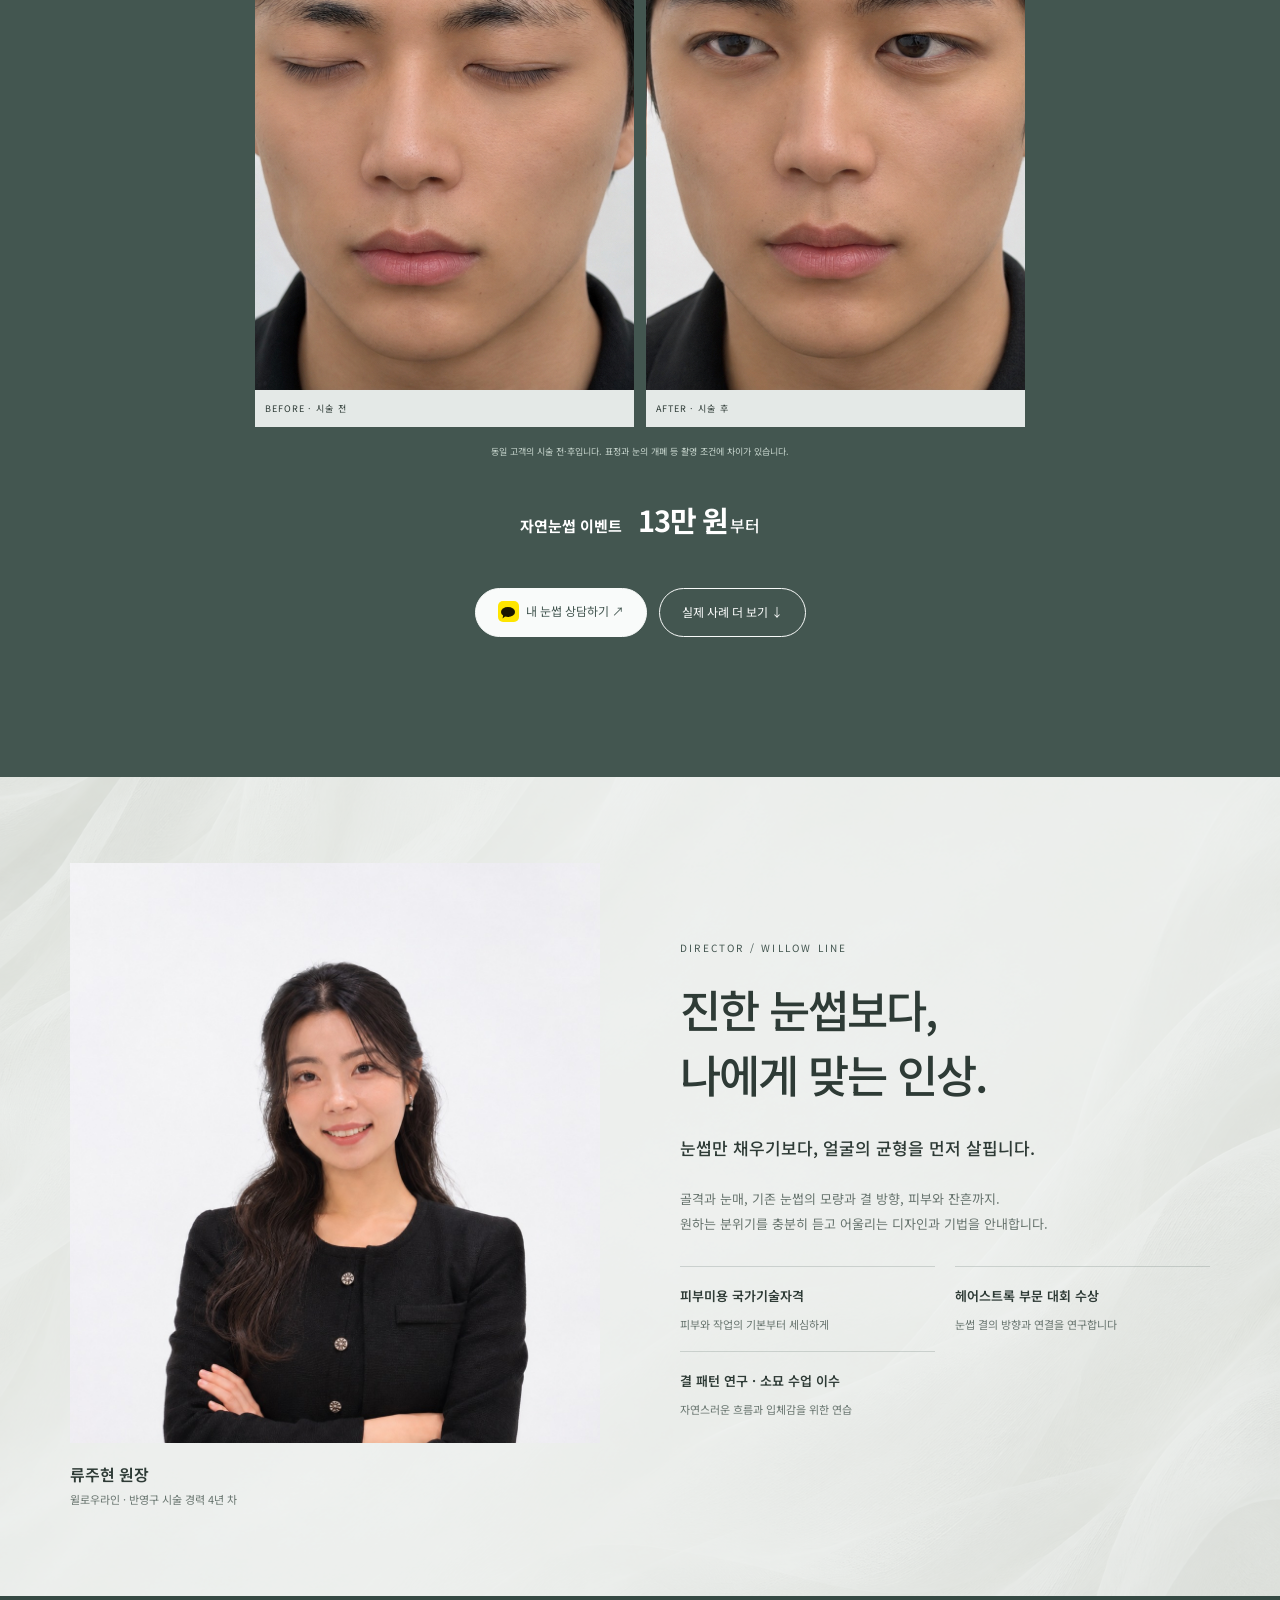
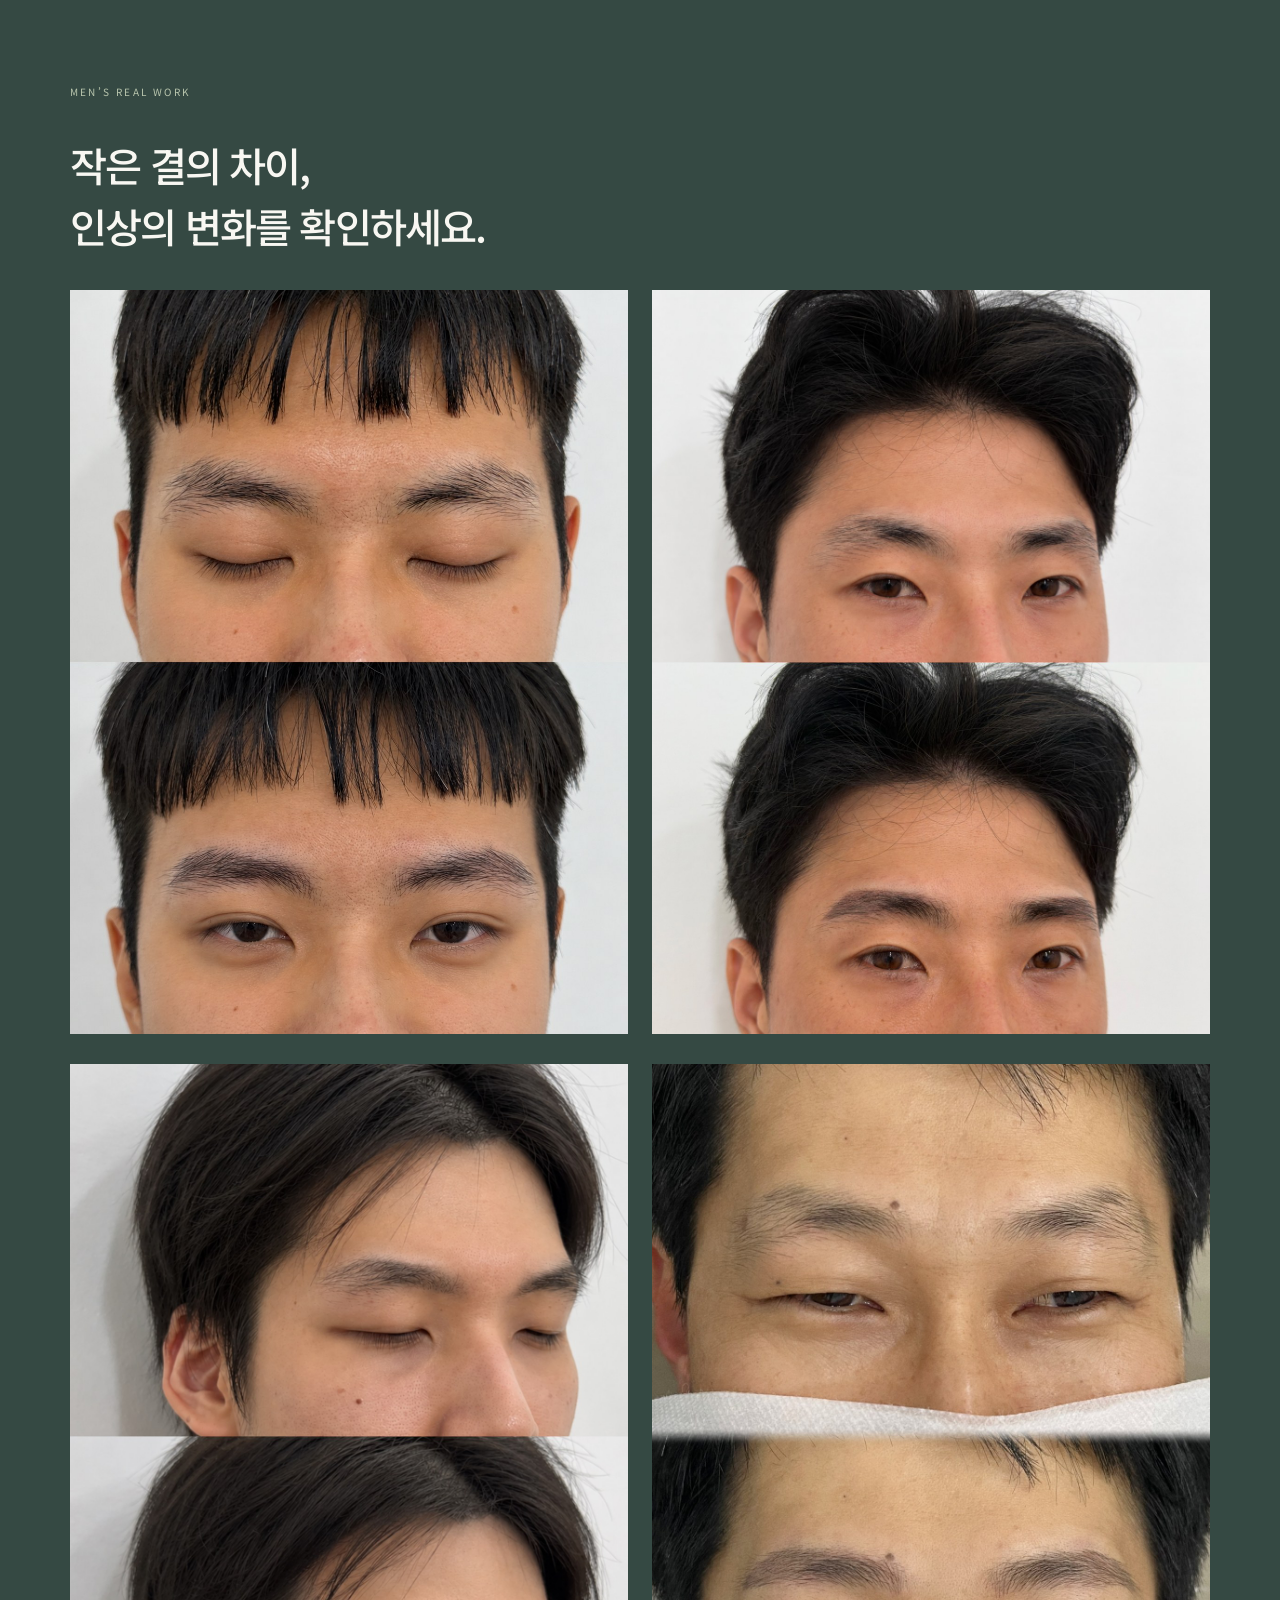
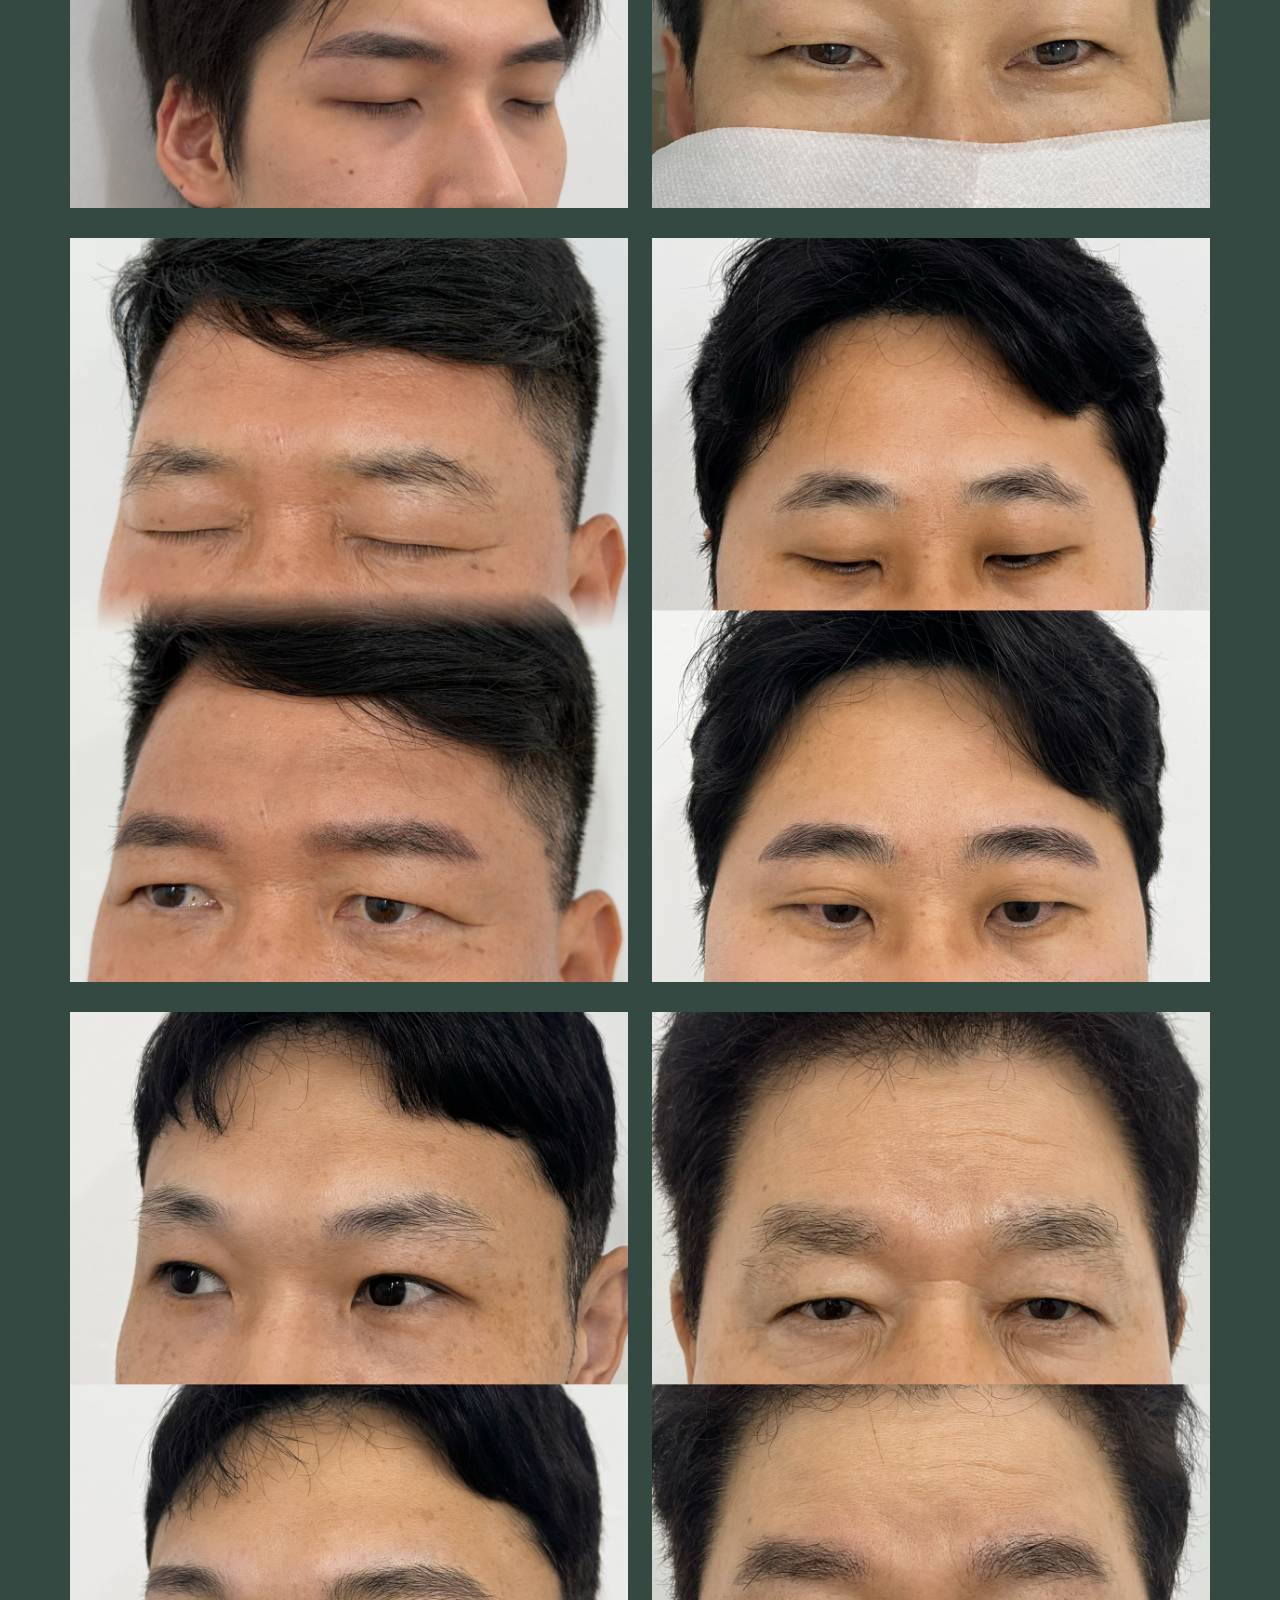
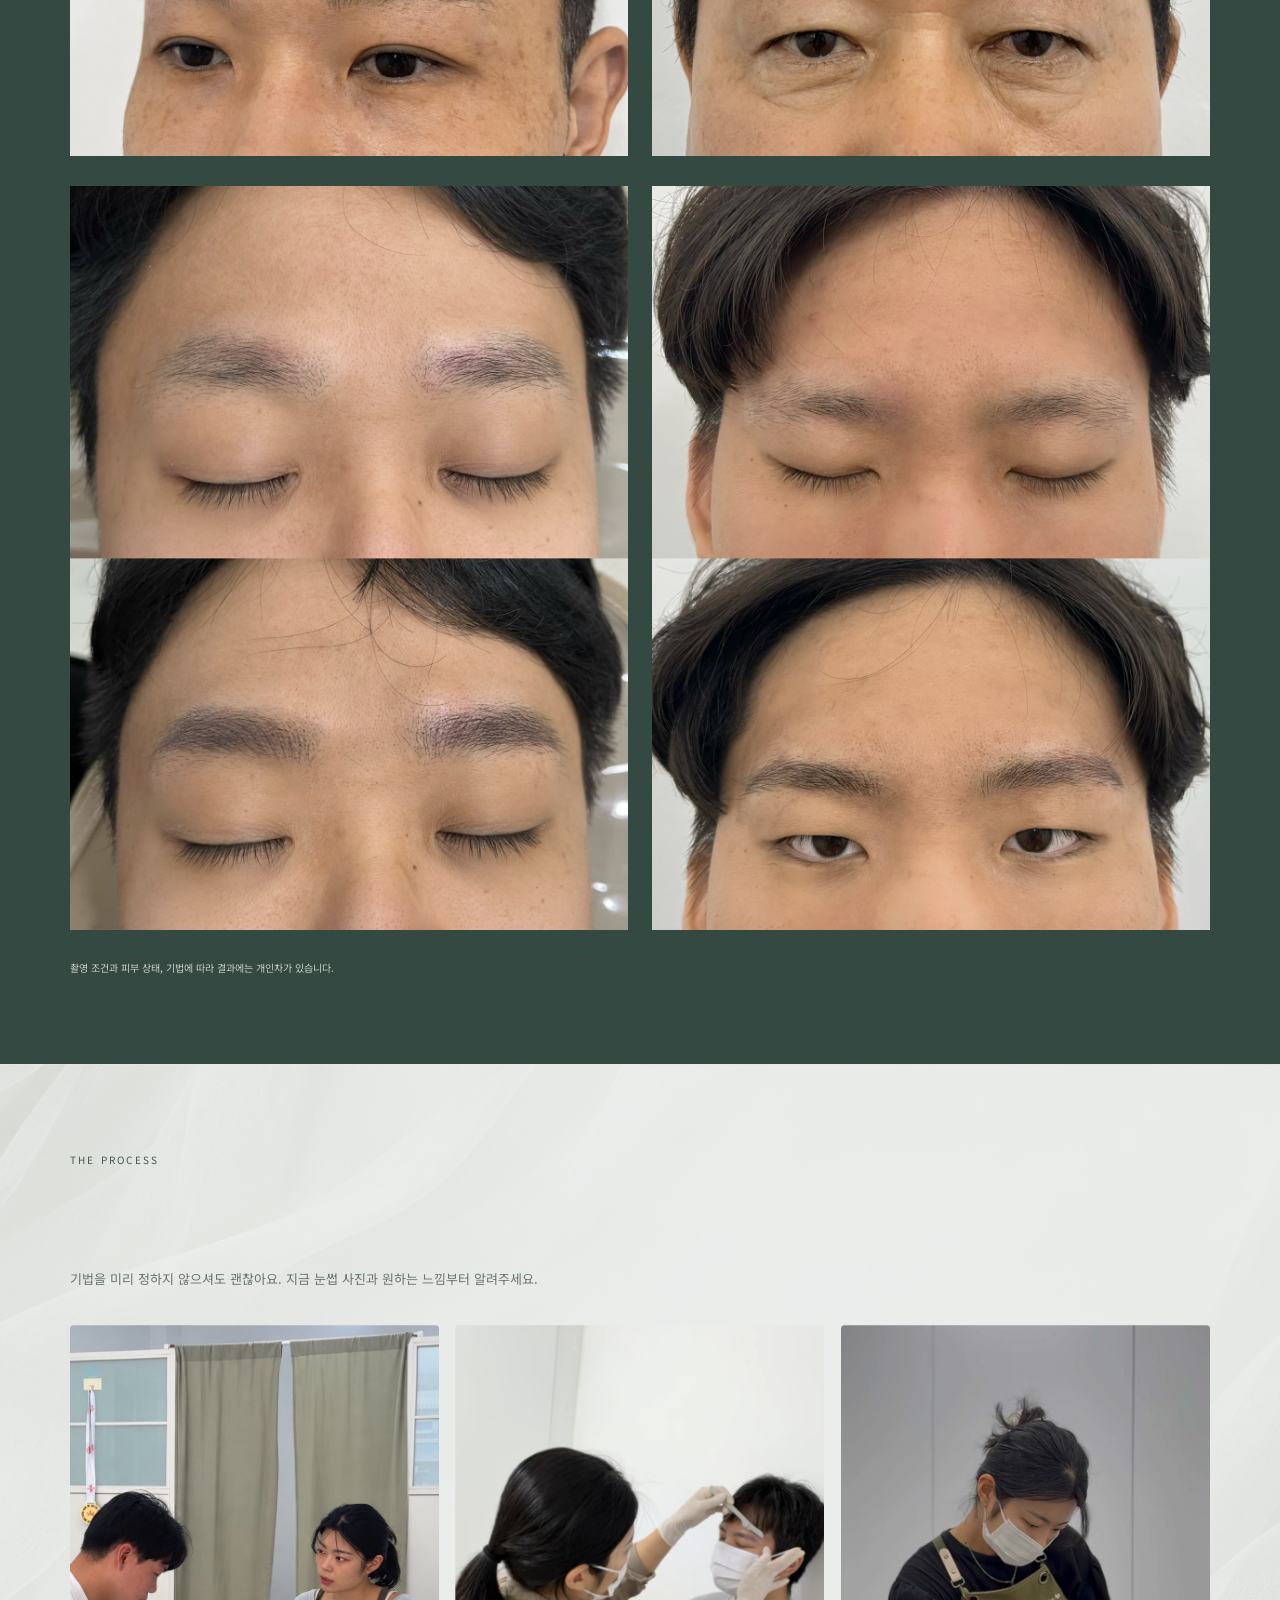
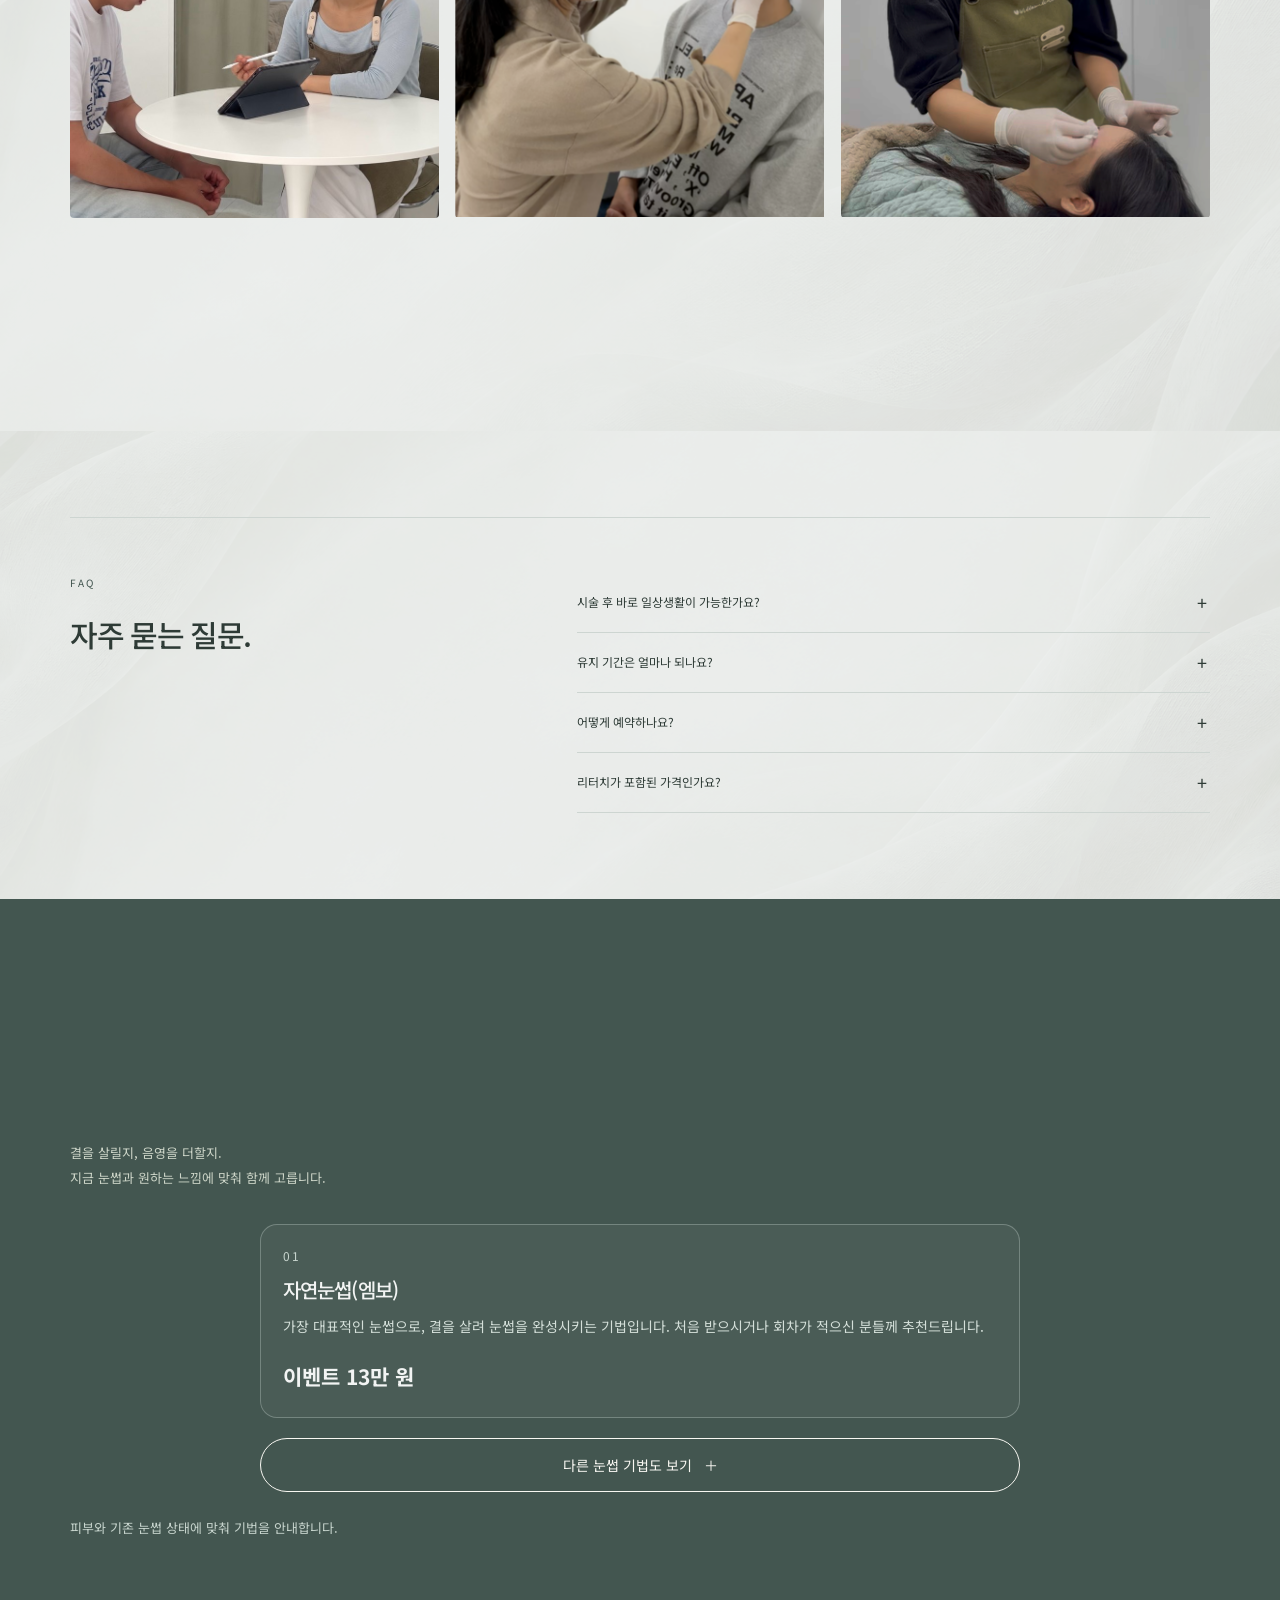
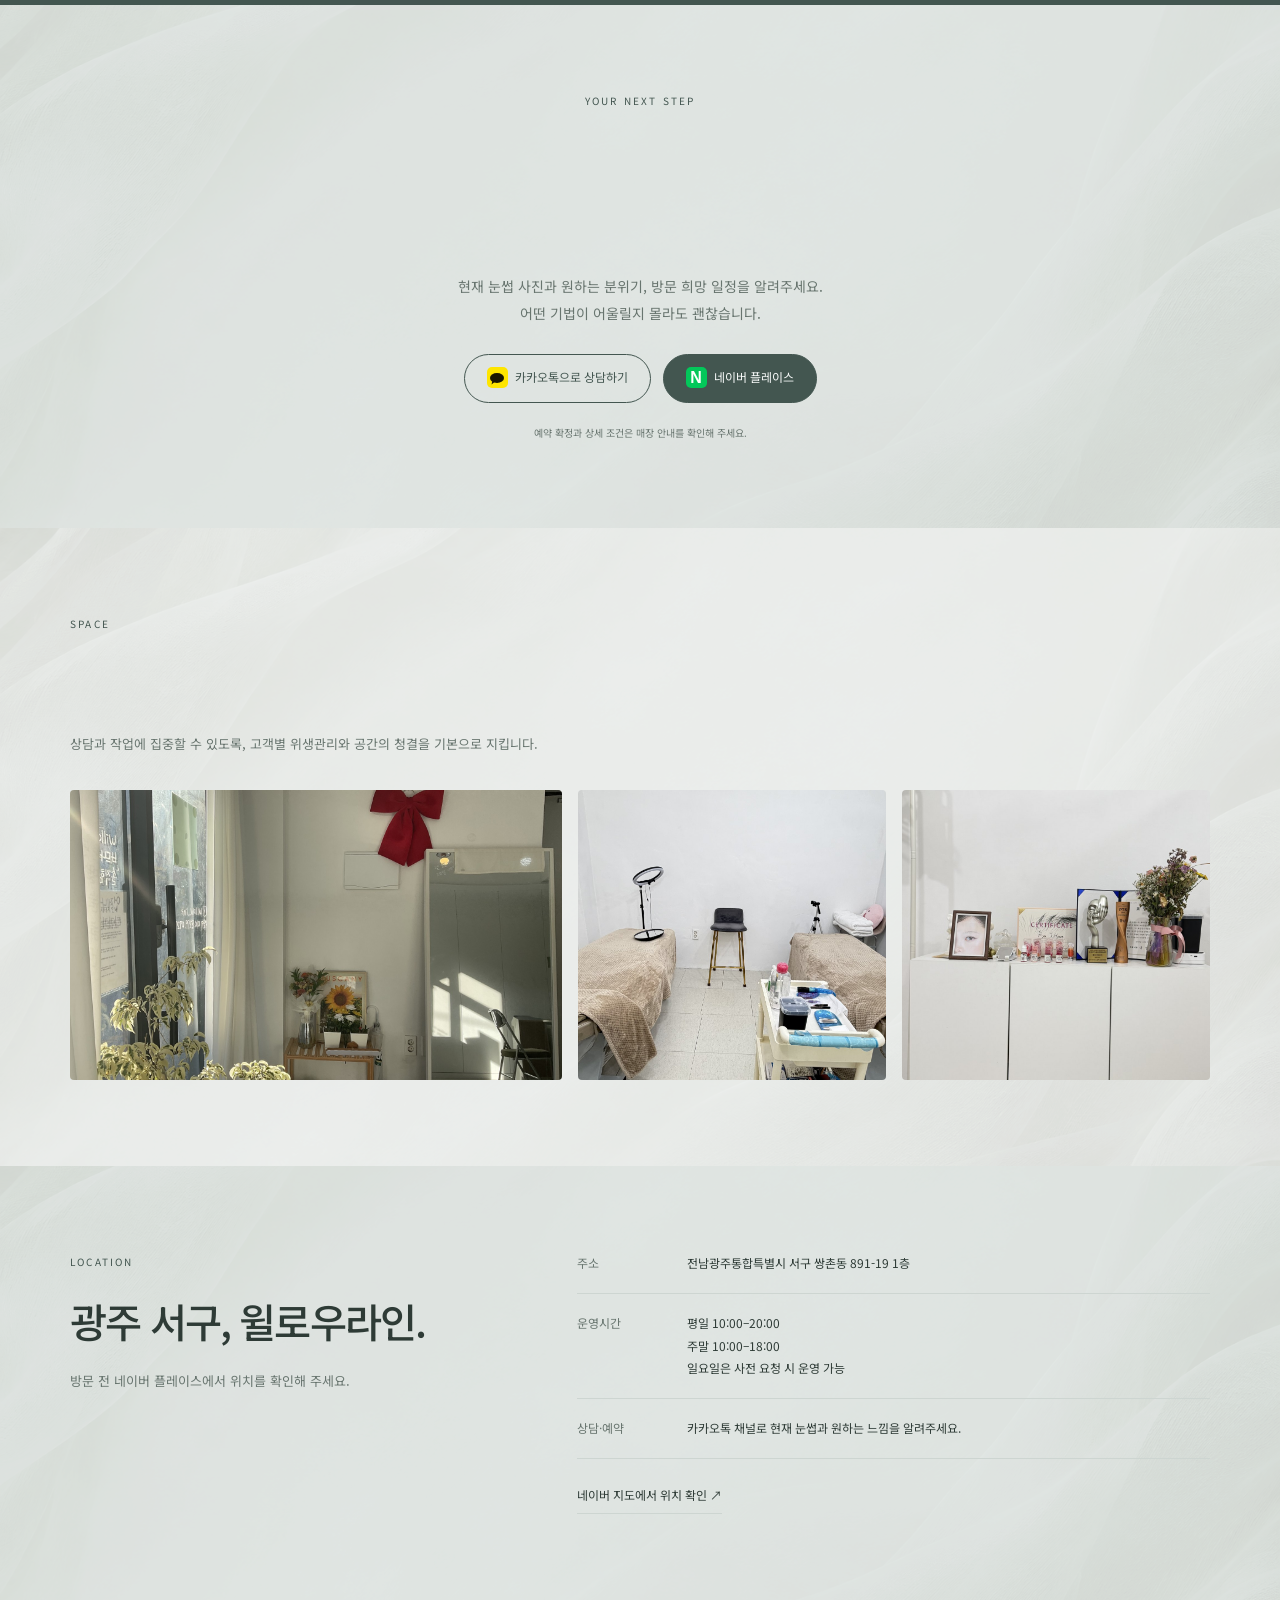
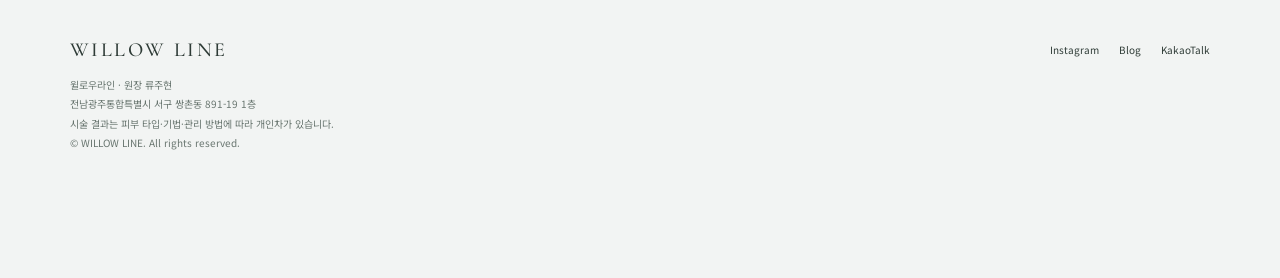
==== commit f8d23647: "Update salon address as requested" ====
--- a/men.html
+++ b/men.html
@@ -12,4 +12,4 @@
 body.men.reference-layout .men-panel .actions a[href*="pf.kakao.com"],body.men.reference-layout #price .actions a[href*="pf.kakao.com"],body.men.reference-layout .reserve .actions a[href*="pf.kakao.com"]{animation:studioLabelBounce 4.8s ease-in-out infinite!important}
 body.men.reference-layout .booking .booking-label{animation:studioLabelBounce 5s ease-in-out infinite!important}
 body.men.reference-layout .booking .pill:nth-child(2) .booking-label{animation-delay:.4s!important}
-</style><style>.men.reference-layout #work .case{border:0;padding:0;background:transparent}.men.reference-layout #work .case-meta{display:none}</style><link rel="stylesheet" href="./light-texture.css?v=light66"><link rel="stylesheet" href="./process-mobile.css?v=process78"><link rel="stylesheet" href="./techniques.css?v=sage85"><link rel="stylesheet" href="./booking-motion.css?v=regular96"><link rel="stylesheet" href="./video-cards.css?v=film-first92"><style>body.men.reference-layout .booking>a.pill,body.men.reference-layout .booking a .booking-label{font-weight:400!important}</style><link rel="stylesheet" href="./technique-expand.css?v=compact110"><link rel="stylesheet" href="./service-icons.css?v=106"><style>body.men.reference-layout .men-hero{background:#435650}</style></head><body class="men reference-layout"><a class="skip" href="#main">본문 바로가기</a><header class="top"><div class="wrap top-inner"><a class="brand" href="./index.html" aria-label="윌로우라인 자연눈썹 홈">WILLOW LINE</a><nav class="main-nav" aria-label="주요 메뉴"><div class="category"><a href="./index.html">자연눈썹</a><a href="./men.html" aria-current="page">남자눈썹</a></div><div class="section-nav" id="section-nav"><a href="#method">방식</a><a href="#work">시술 사례</a><a href="#price">가격</a><a href="#space">공간</a><a href="#location">오시는 길</a><a href="#faq">FAQ</a></div></nav><a class="header-cta" href="https://pf.kakao.com/_fxhxkMG" target="_blank" rel="noopener noreferrer">카카오톡으로 상담하기</a><button class="menu-button" type="button" aria-label="페이지 메뉴" aria-controls="section-nav" aria-expanded="false">☰</button></div></header><main id="main"><section class="men-brand91" id="brand-film"><video autoplay muted loop playsinline src="./men-brand.mp4"></video><div class="copy"><span class="eyebrow">WILLOW LINE · MEN’S BROW</span><div class="brand">WILLOW LINE</div><h1>머리는 매달 자르면서,<br>눈썹은 몇 년째 그대로인가요?</h1><a class="pill btn" href="#work">시술사진 보기 ↓</a></div><span class="label">브랜드 이미지 영상</span></section><section class="men-hero" id="top"><div class="wrap"><div class="men-panel"><span class="eyebrow">WILLOW LINE · MEN’S BROW</span><h1>눈썹은 자연스럽게,<br><em>인상은 더 또렷하게.</em></h1><p>기존 눈썹의 결, 얼굴의 균형.<br>나에게 맞는 두께와 흐름부터 찾습니다.</p><div class="compare-label">BEFORE & AFTER · 윌로우라인 실제 고객 사례</div><div class="compare-pair"><figure class="compare-tile"><div class="compare-crop horizontal"><img src="./men-hero-nov06.jpg" alt="남성 눈썹 시술 전" fetchpriority="high"></div><figcaption>BEFORE · 시술 전</figcaption></figure><figure class="compare-tile"><div class="compare-crop horizontal after"><img src="./men-hero-nov06.jpg" alt="남성 눈썹 시술 후"></div><figcaption>AFTER · 시술 후</figcaption></figure></div><p class="note">동일 고객의 시술 전·후입니다. 표정과 눈의 개폐 등 촬영 조건에 차이가 있습니다.</p><div class="hero-event men-event"><span>자연눈썹 이벤트</span><strong>13만 원<small class="price-from">부터</small></strong></div><div class="actions" style="justify-content:center"><a class="pill solid" href="https://pf.kakao.com/_fxhxkMG" target="_blank" rel="noopener noreferrer"><span class="service-icon106 kakao" aria-hidden="true"></span>내 눈썹 상담하기 ↗</a><a class="pill" href="#work">실제 사례 더 보기 ↓</a></div></div></div></section><section class="section director-section" id="director"><div class="wrap director-grid"><figure class="director-photo"><img src="./director-men.jpg" loading="lazy" alt="윌로우라인 류주현 원장 프로필 사진"><figcaption><strong>류주현 원장</strong><span>윌로우라인 · 반영구 시술 경력 4년 차</span></figcaption></figure><div class="director-content"><span class="eyebrow">DIRECTOR / WILLOW LINE</span><h2 class="statement">진한 눈썹보다,<br>나에게 맞는 인상.</h2><p class="director-lead">눈썹만 채우기보다, 얼굴의 균형을 먼저 살핍니다.</p><p>골격과 눈매, 기존 눈썹의 모량과 결 방향, 피부와 잔흔까지.<br>원하는 분위기를 충분히 듣고 어울리는 디자인과 기법을 안내합니다.</p><dl class="director-facts"><div><dt>피부미용 국가기술자격</dt><dd>피부와 작업의 기본부터 세심하게</dd></div><div><dt>헤어스트록 부문 대회 수상</dt><dd>눈썹 결의 방향과 연결을 연구합니다</dd></div><div><dt>결 패턴 연구 · 소묘 수업 이수</dt><dd>자연스러운 흐름과 입체감을 위한 연습</dd></div></dl></div></div></section><section class="section gallery-section men-gallery" id="work"><div class="wrap"><div class="head"><span class="eyebrow">MEN’S REAL WORK</span><h2 class="title">작은 결의 차이,<br>인상의 변화를 확인하세요.</h2></div><div class="gallery-grid"><button class="case" data-photo="./gallery-men-01.jpg" data-category="men" data-caption="남자눈썹 실제 시술 사례 01 · 촬영 조건과 시술 결과에는 개인차가 있습니다." aria-label="남자눈썹 실제 시술 사례 01 크게 보기"><div class="case-photo"><img src="./gallery-men-01.jpg" loading="lazy" alt="남자눈썹 실제 시술 사례 01"></div></button><button class="case" data-photo="./gallery-men-02.jpg" data-category="men" data-caption="남자눈썹 실제 시술 사례 02 · 촬영 조건과 시술 결과에는 개인차가 있습니다." aria-label="남자눈썹 실제 시술 사례 02 크게 보기"><div class="case-photo"><img src="./gallery-men-02.jpg" loading="lazy" alt="남자눈썹 실제 시술 사례 02"></div></button><button class="case" data-photo="./gallery-men-03.jpg" data-category="men" data-caption="남자눈썹 실제 시술 사례 03 · 촬영 조건과 시술 결과에는 개인차가 있습니다." aria-label="남자눈썹 실제 시술 사례 03 크게 보기"><div class="case-photo"><img src="./gallery-men-03.jpg" loading="lazy" alt="남자눈썹 실제 시술 사례 03"></div></button><button class="case" data-photo="./gallery-men-04.jpg" data-category="men" data-caption="남자눈썹 실제 시술 사례 04 · 촬영 조건과 시술 결과에는 개인차가 있습니다." aria-label="남자눈썹 실제 시술 사례 04 크게 보기"><div class="case-photo"><img src="./gallery-men-04.jpg" loading="lazy" alt="남자눈썹 실제 시술 사례 04"></div></button><button class="case" data-photo="./gallery-men-05.jpg" data-category="men" data-caption="남자눈썹 실제 시술 사례 05 · 촬영 조건과 시술 결과에는 개인차가 있습니다." aria-label="남자눈썹 실제 시술 사례 05 크게 보기"><div class="case-photo"><img src="./gallery-men-05.jpg" loading="lazy" alt="남자눈썹 실제 시술 사례 05"></div></button><button class="case" data-photo="./gallery-men-06.jpg" data-category="men" data-caption="남자눈썹 실제 시술 사례 06 · 촬영 조건과 시술 결과에는 개인차가 있습니다." aria-label="남자눈썹 실제 시술 사례 06 크게 보기"><div class="case-photo"><img src="./gallery-men-06.jpg" loading="lazy" alt="남자눈썹 실제 시술 사례 06"></div></button><button class="case" data-photo="./gallery-men-07.jpg" data-category="men" data-caption="남자눈썹 실제 시술 사례 07 · 촬영 조건과 시술 결과에는 개인차가 있습니다." aria-label="남자눈썹 실제 시술 사례 07 크게 보기"><div class="case-photo"><img src="./gallery-men-07.jpg" loading="lazy" alt="남자눈썹 실제 시술 사례 07"></div></button><button class="case" data-photo="./gallery-men-08.jpg" data-category="men" data-caption="남자눈썹 실제 시술 사례 08 · 촬영 조건과 시술 결과에는 개인차가 있습니다." aria-label="남자눈썹 실제 시술 사례 08 크게 보기"><div class="case-photo"><img src="./gallery-men-08.jpg" loading="lazy" alt="남자눈썹 실제 시술 사례 08"></div></button><button class="case" data-photo="./gallery-men-09.jpg" data-category="men" data-caption="남자눈썹 실제 시술 사례 09 · 촬영 조건과 시술 결과에는 개인차가 있습니다." aria-label="남자눈썹 실제 시술 사례 09 크게 보기"><div class="case-photo"><img src="./gallery-men-09.jpg" loading="lazy" alt="남자눈썹 실제 시술 사례 09"></div></button><button class="case" data-photo="./gallery-men-10.jpg" data-category="men" data-caption="남자눈썹 실제 시술 사례 10 · 촬영 조건과 시술 결과에는 개인차가 있습니다." aria-label="남자눈썹 실제 시술 사례 10 크게 보기"><div class="case-photo"><img src="./gallery-men-10.jpg" loading="lazy" alt="남자눈썹 실제 시술 사례 10"></div></button></div><p class="note">촬영 조건과 피부 상태, 기법에 따라 결과에는 개인차가 있습니다.</p></div></section><section class="section process" id="method"><div class="wrap"><div class="head"><span class="eyebrow">THE PROCESS</span><h2 class="title">상담부터 관리 안내까지.</h2><p class="desc">기법을 미리 정하지 않으셔도 괜찮아요. 지금 눈썹 사진과 원하는 느낌부터 알려주세요.</p></div><div class="process-photos"><figure><img src="./process-talk.jpg" loading="lazy" alt="윌로우라인 실제 01 · 상담 모습"><figcaption><span>01 · 상담</span><p class="process-caption-desc">기존 경험과 원하는 느낌, 걱정되는 부분을 나눕니다.</p></figcaption></figure><figure><video class="process-video" autoplay muted loop playsinline disablepictureinpicture disableremoteplayback preload="metadata" poster="./process-design-poster.png" aria-label="얼굴과 눈썹 디자인 확인 영상"><source src="./process-design.mp4" type="video/mp4"></video><figcaption><span>02 · 디자인 확인</span><p class="process-caption-desc">모량과 결 방향, 골격과 피부·잔흔을 살핍니다.</p></figcaption></figure><figure><video class="process-video" autoplay muted loop playsinline disablepictureinpicture disableremoteplayback preload="metadata" poster="./process-treatment-poster.png" aria-label="섬세한 시술 과정 영상"><source src="./process-treatment.mp4" type="video/mp4"></video><figcaption><span>03 · 디자인 및 섬세한 작업</span><p class="process-caption-desc">어울리는 디자인과 기법을 설명하고 피부 반응을 살피며 진행합니다.</p></figcaption></figure></div></div></section><section class="section faq" id="faq"><div class="wrap faq-grid"><div><div class="head"><span class="eyebrow">FAQ</span><h2 class="title">자주 묻는 질문.</h2></div></div><div><details><summary>시술 후 바로 일상생활이 가능한가요?</summary><p>일상생활이 가능한 경우가 많지만 초기 진한 색감·붉어짐·각질이 있을 수 있습니다. 중요한 일정이 있다면 가능하면 3~4주 여유를 두고 미리 상담해 주세요.</p></details><details><summary>유지 기간은 얼마나 되나요?</summary><p>일반적으로 약 1~2년이나 피부 타입과 생활 습관, 기법에 따라 개인차가 있습니다.</p></details><details><summary>어떻게 예약하나요?</summary><p>카카오톡 채널로 희망 일정과 원하는 느낌을 알려주세요. 기존 반영구 경험이나 잔흔이 있다면 현재 눈썹 사진도 보내주시면 도움이 됩니다.</p></details><details><summary>리터치가 포함된 가격인가요?</summary><p>2차 작업의 포함 여부·일정·비용과 세부 예약 조건은 상담에서 확인해 주세요. 현재 눈썹 상태에 맞는 작업 방향과 함께 안내드립니다.</p></details></div></div></section><section class="section techniques84" id="price"><div class="wrap"><div class="head"><span class="eyebrow">BROW TECHNIQUES</span><h2 class="title">내 눈썹에는<br>어떤 기법이 어울릴까요?</h2><p class="desc">결을 살릴지, 음영을 더할지.<br>지금 눈썹과 원하는 느낌에 맞춰 함께 고릅니다.</p></div><div class="technique-stack103"><article class="technique-card84"><span class="technique-num84">01</span><h3>자연눈썹(엠보)</h3><p>가장 대표적인 눈썹으로, 결을 살려 눈썹을 완성시키는 기법입니다. 처음 받으시거나 회차가 적으신 분들께 추천드립니다.</p><strong>이벤트 13만 원</strong></article><details class="technique-expand103"><summary>다른 눈썹 기법도 보기 <span class="plus103">＋</span></summary><div class="technique-rest103"><article class="technique-card84"><span class="technique-num84">02</span><h3>섀도우눈썹</h3><p>점으로 채우는 기법으로 아이브로우로 그린 듯 부드럽지만 자연눈썹(엠보)보다 또렷한 눈썹으로 완성됩니다. 모량이 많으신 분들께 추천드립니다.</p><strong>16만 원</strong></article><article class="technique-card84"><span class="technique-num84">03</span><h3>콤보눈썹</h3><p>결표현과 점이 동시에 들어가는 기법으로, 뒷쪽 모량이 적으신 분들께 추천드립니다.</p><strong>17만 원</strong></article><article class="technique-card84"><span class="technique-num84">04</span><h3>헤어스트록눈썹</h3><p>바늘 하나로 눈썹결을 그리는 방식으로, 깃털처럼 표현하여 가장 자연스러운 눈썹을 연출해드립니다. 통증에 예민하시거나 회차가 많으신 분들께는 필수입니다.</p><strong>25만 원</strong></article></div></details></div><p class="technique-note84">피부와 기존 눈썹 상태에 맞춰 기법을 안내합니다.</p></div></section><section class="section reserve" id="reserve"><div class="wrap"><span class="eyebrow">YOUR NEXT STEP</span><h2 class="title">내 눈썹의 고민,<br>상담부터 시작해 보세요.</h2><p class="desc">현재 눈썹 사진과 원하는 분위기, 방문 희망 일정을 알려주세요.<br>어떤 기법이 어울릴지 몰라도 괜찮습니다.</p><div class="actions"><a class="pill" href="https://pf.kakao.com/_fxhxkMG" target="_blank" rel="noopener noreferrer"><span class="service-icon106 kakao" aria-hidden="true"></span>카카오톡으로 상담하기</a><a class="pill solid" href="https://map.naver.com/p/entry/place/2011356206?placePath=%2Fhome" target="_blank" rel="noopener noreferrer"><span class="service-icon106 naver" aria-hidden="true">N</span>네이버 플레이스</a></div><small>예약 확정과 상세 조건은 매장 안내를 확인해 주세요.</small></div></section><section class="section space" id="space"><div class="wrap"><div class="head"><span class="eyebrow">SPACE</span><h2 class="title">윌로우라인의 공간.</h2><p class="desc">상담과 작업에 집중할 수 있도록, 고객별 위생관리와 공간의 청결을 기본으로 지킵니다.</p></div><div class="space-grid"><img src="./studio.jpg" loading="lazy" alt="윌로우라인 매장 전경"><img src="./space-treatment.jpg" loading="lazy" alt="윌로우라인 시술 공간"><img src="./space-detail.jpg" loading="lazy" alt="윌로우라인 매장 내부"></div></div></section><section class="section location" id="location"><div class="wrap location-grid"><div><div class="head"><span class="eyebrow">LOCATION</span><h2 class="title">광주 서구, 윌로우라인.</h2><p class="desc">방문 전 네이버 플레이스에서 위치를 확인해 주세요.</p></div></div><div><dl><div><dt>주소</dt><dd>광주광역시 서구 상무대로1081번길 15, 1층</dd></div><div><dt>운영시간</dt><dd>평일 10:00–20:00<br>주말 10:00–18:00<br>일요일은 사전 요청 시 운영 가능</dd></div><div><dt>상담·예약</dt><dd>카카오톡 채널로 현재 눈썹과 원하는 느낌을 알려주세요.</dd></div></dl><a class="text-link" href="https://map.naver.com/p/entry/place/2011356206?placePath=%2Fhome" target="_blank" rel="noopener noreferrer">네이버 지도에서 위치 확인 ↗</a></div></div></section></main><footer class="footer"><div class="wrap"><div><div class="brand">WILLOW LINE</div><p>윌로우라인 · 원장 류주현<br>광주광역시 서구 상무대로1081번길 15, 1층<br>시술 결과는 피부 타입·기법·관리 방법에 따라 개인차가 있습니다.<br>© WILLOW LINE. All rights reserved.</p></div><div class="social"><a class="" href="https://www.instagram.com/willow__line" target="_blank" rel="noopener noreferrer">Instagram</a><a class="" href="https://blog.naver.com/rjh9609" target="_blank" rel="noopener noreferrer">Blog</a><a class="" href="https://pf.kakao.com/_fxhxkMG" target="_blank" rel="noopener noreferrer">KakaoTalk</a></div></div></footer><div class="booking" aria-label="빠른 상담과 위치 확인"><a class="pill" href="https://pf.kakao.com/_fxhxkMG" target="_blank" rel="noopener noreferrer"><span class="service-icon106 kakao" aria-hidden="true"></span>카카오톡 상담</a><a class="pill solid" href="https://map.naver.com/p/entry/place/2011356206?placePath=%2Fhome" target="_blank" rel="noopener noreferrer"><span class="service-icon106 naver" aria-hidden="true">N</span>네이버 플레이스</a></div><dialog aria-label="윌로우라인 실제 시술 사례"><button type="button" aria-label="사진 닫기">×</button><img src="./result-01.jpg" alt=""><p></p></dialog><script src="./site.js?v=studio-motion49" defer></script></body></html>+</style><style>.men.reference-layout #work .case{border:0;padding:0;background:transparent}.men.reference-layout #work .case-meta{display:none}</style><link rel="stylesheet" href="./light-texture.css?v=light66"><link rel="stylesheet" href="./process-mobile.css?v=process78"><link rel="stylesheet" href="./techniques.css?v=sage85"><link rel="stylesheet" href="./booking-motion.css?v=regular96"><link rel="stylesheet" href="./video-cards.css?v=film-first92"><style>body.men.reference-layout .booking>a.pill,body.men.reference-layout .booking a .booking-label{font-weight:400!important}</style><link rel="stylesheet" href="./technique-expand.css?v=compact110"><link rel="stylesheet" href="./service-icons.css?v=106"><style>body.men.reference-layout .men-hero{background:#435650}</style></head><body class="men reference-layout"><a class="skip" href="#main">본문 바로가기</a><header class="top"><div class="wrap top-inner"><a class="brand" href="./index.html" aria-label="윌로우라인 자연눈썹 홈">WILLOW LINE</a><nav class="main-nav" aria-label="주요 메뉴"><div class="category"><a href="./index.html">자연눈썹</a><a href="./men.html" aria-current="page">남자눈썹</a></div><div class="section-nav" id="section-nav"><a href="#method">방식</a><a href="#work">시술 사례</a><a href="#price">가격</a><a href="#space">공간</a><a href="#location">오시는 길</a><a href="#faq">FAQ</a></div></nav><a class="header-cta" href="https://pf.kakao.com/_fxhxkMG" target="_blank" rel="noopener noreferrer">카카오톡으로 상담하기</a><button class="menu-button" type="button" aria-label="페이지 메뉴" aria-controls="section-nav" aria-expanded="false">☰</button></div></header><main id="main"><section class="men-brand91" id="brand-film"><video autoplay muted loop playsinline src="./men-brand.mp4"></video><div class="copy"><span class="eyebrow">WILLOW LINE · MEN’S BROW</span><div class="brand">WILLOW LINE</div><h1>머리는 매달 자르면서,<br>눈썹은 몇 년째 그대로인가요?</h1><a class="pill btn" href="#work">시술사진 보기 ↓</a></div><span class="label">브랜드 이미지 영상</span></section><section class="men-hero" id="top"><div class="wrap"><div class="men-panel"><span class="eyebrow">WILLOW LINE · MEN’S BROW</span><h1>눈썹은 자연스럽게,<br><em>인상은 더 또렷하게.</em></h1><p>기존 눈썹의 결, 얼굴의 균형.<br>나에게 맞는 두께와 흐름부터 찾습니다.</p><div class="compare-label">BEFORE & AFTER · 윌로우라인 실제 고객 사례</div><div class="compare-pair"><figure class="compare-tile"><div class="compare-crop horizontal"><img src="./men-hero-nov06.jpg" alt="남성 눈썹 시술 전" fetchpriority="high"></div><figcaption>BEFORE · 시술 전</figcaption></figure><figure class="compare-tile"><div class="compare-crop horizontal after"><img src="./men-hero-nov06.jpg" alt="남성 눈썹 시술 후"></div><figcaption>AFTER · 시술 후</figcaption></figure></div><p class="note">동일 고객의 시술 전·후입니다. 표정과 눈의 개폐 등 촬영 조건에 차이가 있습니다.</p><div class="hero-event men-event"><span>자연눈썹 이벤트</span><strong>13만 원<small class="price-from">부터</small></strong></div><div class="actions" style="justify-content:center"><a class="pill solid" href="https://pf.kakao.com/_fxhxkMG" target="_blank" rel="noopener noreferrer"><span class="service-icon106 kakao" aria-hidden="true"></span>내 눈썹 상담하기 ↗</a><a class="pill" href="#work">실제 사례 더 보기 ↓</a></div></div></div></section><section class="section director-section" id="director"><div class="wrap director-grid"><figure class="director-photo"><img src="./director-men.jpg" loading="lazy" alt="윌로우라인 류주현 원장 프로필 사진"><figcaption><strong>류주현 원장</strong><span>윌로우라인 · 반영구 시술 경력 4년 차</span></figcaption></figure><div class="director-content"><span class="eyebrow">DIRECTOR / WILLOW LINE</span><h2 class="statement">진한 눈썹보다,<br>나에게 맞는 인상.</h2><p class="director-lead">눈썹만 채우기보다, 얼굴의 균형을 먼저 살핍니다.</p><p>골격과 눈매, 기존 눈썹의 모량과 결 방향, 피부와 잔흔까지.<br>원하는 분위기를 충분히 듣고 어울리는 디자인과 기법을 안내합니다.</p><dl class="director-facts"><div><dt>피부미용 국가기술자격</dt><dd>피부와 작업의 기본부터 세심하게</dd></div><div><dt>헤어스트록 부문 대회 수상</dt><dd>눈썹 결의 방향과 연결을 연구합니다</dd></div><div><dt>결 패턴 연구 · 소묘 수업 이수</dt><dd>자연스러운 흐름과 입체감을 위한 연습</dd></div></dl></div></div></section><section class="section gallery-section men-gallery" id="work"><div class="wrap"><div class="head"><span class="eyebrow">MEN’S REAL WORK</span><h2 class="title">작은 결의 차이,<br>인상의 변화를 확인하세요.</h2></div><div class="gallery-grid"><button class="case" data-photo="./gallery-men-01.jpg" data-category="men" data-caption="남자눈썹 실제 시술 사례 01 · 촬영 조건과 시술 결과에는 개인차가 있습니다." aria-label="남자눈썹 실제 시술 사례 01 크게 보기"><div class="case-photo"><img src="./gallery-men-01.jpg" loading="lazy" alt="남자눈썹 실제 시술 사례 01"></div></button><button class="case" data-photo="./gallery-men-02.jpg" data-category="men" data-caption="남자눈썹 실제 시술 사례 02 · 촬영 조건과 시술 결과에는 개인차가 있습니다." aria-label="남자눈썹 실제 시술 사례 02 크게 보기"><div class="case-photo"><img src="./gallery-men-02.jpg" loading="lazy" alt="남자눈썹 실제 시술 사례 02"></div></button><button class="case" data-photo="./gallery-men-03.jpg" data-category="men" data-caption="남자눈썹 실제 시술 사례 03 · 촬영 조건과 시술 결과에는 개인차가 있습니다." aria-label="남자눈썹 실제 시술 사례 03 크게 보기"><div class="case-photo"><img src="./gallery-men-03.jpg" loading="lazy" alt="남자눈썹 실제 시술 사례 03"></div></button><button class="case" data-photo="./gallery-men-04.jpg" data-category="men" data-caption="남자눈썹 실제 시술 사례 04 · 촬영 조건과 시술 결과에는 개인차가 있습니다." aria-label="남자눈썹 실제 시술 사례 04 크게 보기"><div class="case-photo"><img src="./gallery-men-04.jpg" loading="lazy" alt="남자눈썹 실제 시술 사례 04"></div></button><button class="case" data-photo="./gallery-men-05.jpg" data-category="men" data-caption="남자눈썹 실제 시술 사례 05 · 촬영 조건과 시술 결과에는 개인차가 있습니다." aria-label="남자눈썹 실제 시술 사례 05 크게 보기"><div class="case-photo"><img src="./gallery-men-05.jpg" loading="lazy" alt="남자눈썹 실제 시술 사례 05"></div></button><button class="case" data-photo="./gallery-men-06.jpg" data-category="men" data-caption="남자눈썹 실제 시술 사례 06 · 촬영 조건과 시술 결과에는 개인차가 있습니다." aria-label="남자눈썹 실제 시술 사례 06 크게 보기"><div class="case-photo"><img src="./gallery-men-06.jpg" loading="lazy" alt="남자눈썹 실제 시술 사례 06"></div></button><button class="case" data-photo="./gallery-men-07.jpg" data-category="men" data-caption="남자눈썹 실제 시술 사례 07 · 촬영 조건과 시술 결과에는 개인차가 있습니다." aria-label="남자눈썹 실제 시술 사례 07 크게 보기"><div class="case-photo"><img src="./gallery-men-07.jpg" loading="lazy" alt="남자눈썹 실제 시술 사례 07"></div></button><button class="case" data-photo="./gallery-men-08.jpg" data-category="men" data-caption="남자눈썹 실제 시술 사례 08 · 촬영 조건과 시술 결과에는 개인차가 있습니다." aria-label="남자눈썹 실제 시술 사례 08 크게 보기"><div class="case-photo"><img src="./gallery-men-08.jpg" loading="lazy" alt="남자눈썹 실제 시술 사례 08"></div></button><button class="case" data-photo="./gallery-men-09.jpg" data-category="men" data-caption="남자눈썹 실제 시술 사례 09 · 촬영 조건과 시술 결과에는 개인차가 있습니다." aria-label="남자눈썹 실제 시술 사례 09 크게 보기"><div class="case-photo"><img src="./gallery-men-09.jpg" loading="lazy" alt="남자눈썹 실제 시술 사례 09"></div></button><button class="case" data-photo="./gallery-men-10.jpg" data-category="men" data-caption="남자눈썹 실제 시술 사례 10 · 촬영 조건과 시술 결과에는 개인차가 있습니다." aria-label="남자눈썹 실제 시술 사례 10 크게 보기"><div class="case-photo"><img src="./gallery-men-10.jpg" loading="lazy" alt="남자눈썹 실제 시술 사례 10"></div></button></div><p class="note">촬영 조건과 피부 상태, 기법에 따라 결과에는 개인차가 있습니다.</p></div></section><section class="section process" id="method"><div class="wrap"><div class="head"><span class="eyebrow">THE PROCESS</span><h2 class="title">상담부터 관리 안내까지.</h2><p class="desc">기법을 미리 정하지 않으셔도 괜찮아요. 지금 눈썹 사진과 원하는 느낌부터 알려주세요.</p></div><div class="process-photos"><figure><img src="./process-talk.jpg" loading="lazy" alt="윌로우라인 실제 01 · 상담 모습"><figcaption><span>01 · 상담</span><p class="process-caption-desc">기존 경험과 원하는 느낌, 걱정되는 부분을 나눕니다.</p></figcaption></figure><figure><video class="process-video" autoplay muted loop playsinline disablepictureinpicture disableremoteplayback preload="metadata" poster="./process-design-poster.png" aria-label="얼굴과 눈썹 디자인 확인 영상"><source src="./process-design.mp4" type="video/mp4"></video><figcaption><span>02 · 디자인 확인</span><p class="process-caption-desc">모량과 결 방향, 골격과 피부·잔흔을 살핍니다.</p></figcaption></figure><figure><video class="process-video" autoplay muted loop playsinline disablepictureinpicture disableremoteplayback preload="metadata" poster="./process-treatment-poster.png" aria-label="섬세한 시술 과정 영상"><source src="./process-treatment.mp4" type="video/mp4"></video><figcaption><span>03 · 디자인 및 섬세한 작업</span><p class="process-caption-desc">어울리는 디자인과 기법을 설명하고 피부 반응을 살피며 진행합니다.</p></figcaption></figure></div></div></section><section class="section faq" id="faq"><div class="wrap faq-grid"><div><div class="head"><span class="eyebrow">FAQ</span><h2 class="title">자주 묻는 질문.</h2></div></div><div><details><summary>시술 후 바로 일상생활이 가능한가요?</summary><p>일상생활이 가능한 경우가 많지만 초기 진한 색감·붉어짐·각질이 있을 수 있습니다. 중요한 일정이 있다면 가능하면 3~4주 여유를 두고 미리 상담해 주세요.</p></details><details><summary>유지 기간은 얼마나 되나요?</summary><p>일반적으로 약 1~2년이나 피부 타입과 생활 습관, 기법에 따라 개인차가 있습니다.</p></details><details><summary>어떻게 예약하나요?</summary><p>카카오톡 채널로 희망 일정과 원하는 느낌을 알려주세요. 기존 반영구 경험이나 잔흔이 있다면 현재 눈썹 사진도 보내주시면 도움이 됩니다.</p></details><details><summary>리터치가 포함된 가격인가요?</summary><p>2차 작업의 포함 여부·일정·비용과 세부 예약 조건은 상담에서 확인해 주세요. 현재 눈썹 상태에 맞는 작업 방향과 함께 안내드립니다.</p></details></div></div></section><section class="section techniques84" id="price"><div class="wrap"><div class="head"><span class="eyebrow">BROW TECHNIQUES</span><h2 class="title">내 눈썹에는<br>어떤 기법이 어울릴까요?</h2><p class="desc">결을 살릴지, 음영을 더할지.<br>지금 눈썹과 원하는 느낌에 맞춰 함께 고릅니다.</p></div><div class="technique-stack103"><article class="technique-card84"><span class="technique-num84">01</span><h3>자연눈썹(엠보)</h3><p>가장 대표적인 눈썹으로, 결을 살려 눈썹을 완성시키는 기법입니다. 처음 받으시거나 회차가 적으신 분들께 추천드립니다.</p><strong>이벤트 13만 원</strong></article><details class="technique-expand103"><summary>다른 눈썹 기법도 보기 <span class="plus103">＋</span></summary><div class="technique-rest103"><article class="technique-card84"><span class="technique-num84">02</span><h3>섀도우눈썹</h3><p>점으로 채우는 기법으로 아이브로우로 그린 듯 부드럽지만 자연눈썹(엠보)보다 또렷한 눈썹으로 완성됩니다. 모량이 많으신 분들께 추천드립니다.</p><strong>16만 원</strong></article><article class="technique-card84"><span class="technique-num84">03</span><h3>콤보눈썹</h3><p>결표현과 점이 동시에 들어가는 기법으로, 뒷쪽 모량이 적으신 분들께 추천드립니다.</p><strong>17만 원</strong></article><article class="technique-card84"><span class="technique-num84">04</span><h3>헤어스트록눈썹</h3><p>바늘 하나로 눈썹결을 그리는 방식으로, 깃털처럼 표현하여 가장 자연스러운 눈썹을 연출해드립니다. 통증에 예민하시거나 회차가 많으신 분들께는 필수입니다.</p><strong>25만 원</strong></article></div></details></div><p class="technique-note84">피부와 기존 눈썹 상태에 맞춰 기법을 안내합니다.</p></div></section><section class="section reserve" id="reserve"><div class="wrap"><span class="eyebrow">YOUR NEXT STEP</span><h2 class="title">내 눈썹의 고민,<br>상담부터 시작해 보세요.</h2><p class="desc">현재 눈썹 사진과 원하는 분위기, 방문 희망 일정을 알려주세요.<br>어떤 기법이 어울릴지 몰라도 괜찮습니다.</p><div class="actions"><a class="pill" href="https://pf.kakao.com/_fxhxkMG" target="_blank" rel="noopener noreferrer"><span class="service-icon106 kakao" aria-hidden="true"></span>카카오톡으로 상담하기</a><a class="pill solid" href="https://map.naver.com/p/entry/place/2011356206?placePath=%2Fhome" target="_blank" rel="noopener noreferrer"><span class="service-icon106 naver" aria-hidden="true">N</span>네이버 플레이스</a></div><small>예약 확정과 상세 조건은 매장 안내를 확인해 주세요.</small></div></section><section class="section space" id="space"><div class="wrap"><div class="head"><span class="eyebrow">SPACE</span><h2 class="title">윌로우라인의 공간.</h2><p class="desc">상담과 작업에 집중할 수 있도록, 고객별 위생관리와 공간의 청결을 기본으로 지킵니다.</p></div><div class="space-grid"><img src="./studio.jpg" loading="lazy" alt="윌로우라인 매장 전경"><img src="./space-treatment.jpg" loading="lazy" alt="윌로우라인 시술 공간"><img src="./space-detail.jpg" loading="lazy" alt="윌로우라인 매장 내부"></div></div></section><section class="section location" id="location"><div class="wrap location-grid"><div><div class="head"><span class="eyebrow">LOCATION</span><h2 class="title">광주 서구, 윌로우라인.</h2><p class="desc">방문 전 네이버 플레이스에서 위치를 확인해 주세요.</p></div></div><div><dl><div><dt>주소</dt><dd>전남광주통합특별시 서구 쌍촌동 891-19 1층</dd></div><div><dt>운영시간</dt><dd>평일 10:00–20:00<br>주말 10:00–18:00<br>일요일은 사전 요청 시 운영 가능</dd></div><div><dt>상담·예약</dt><dd>카카오톡 채널로 현재 눈썹과 원하는 느낌을 알려주세요.</dd></div></dl><a class="text-link" href="https://map.naver.com/p/entry/place/2011356206?placePath=%2Fhome" target="_blank" rel="noopener noreferrer">네이버 지도에서 위치 확인 ↗</a></div></div></section></main><footer class="footer"><div class="wrap"><div><div class="brand">WILLOW LINE</div><p>윌로우라인 · 원장 류주현<br>전남광주통합특별시 서구 쌍촌동 891-19 1층<br>시술 결과는 피부 타입·기법·관리 방법에 따라 개인차가 있습니다.<br>© WILLOW LINE. All rights reserved.</p></div><div class="social"><a class="" href="https://www.instagram.com/willow__line" target="_blank" rel="noopener noreferrer">Instagram</a><a class="" href="https://blog.naver.com/rjh9609" target="_blank" rel="noopener noreferrer">Blog</a><a class="" href="https://pf.kakao.com/_fxhxkMG" target="_blank" rel="noopener noreferrer">KakaoTalk</a></div></div></footer><div class="booking" aria-label="빠른 상담과 위치 확인"><a class="pill" href="https://pf.kakao.com/_fxhxkMG" target="_blank" rel="noopener noreferrer"><span class="service-icon106 kakao" aria-hidden="true"></span>카카오톡 상담</a><a class="pill solid" href="https://map.naver.com/p/entry/place/2011356206?placePath=%2Fhome" target="_blank" rel="noopener noreferrer"><span class="service-icon106 naver" aria-hidden="true">N</span>네이버 플레이스</a></div><dialog aria-label="윌로우라인 실제 시술 사례"><button type="button" aria-label="사진 닫기">×</button><img src="./result-01.jpg" alt=""><p></p></dialog><script src="./site.js?v=studio-motion49" defer></script></body></html>
